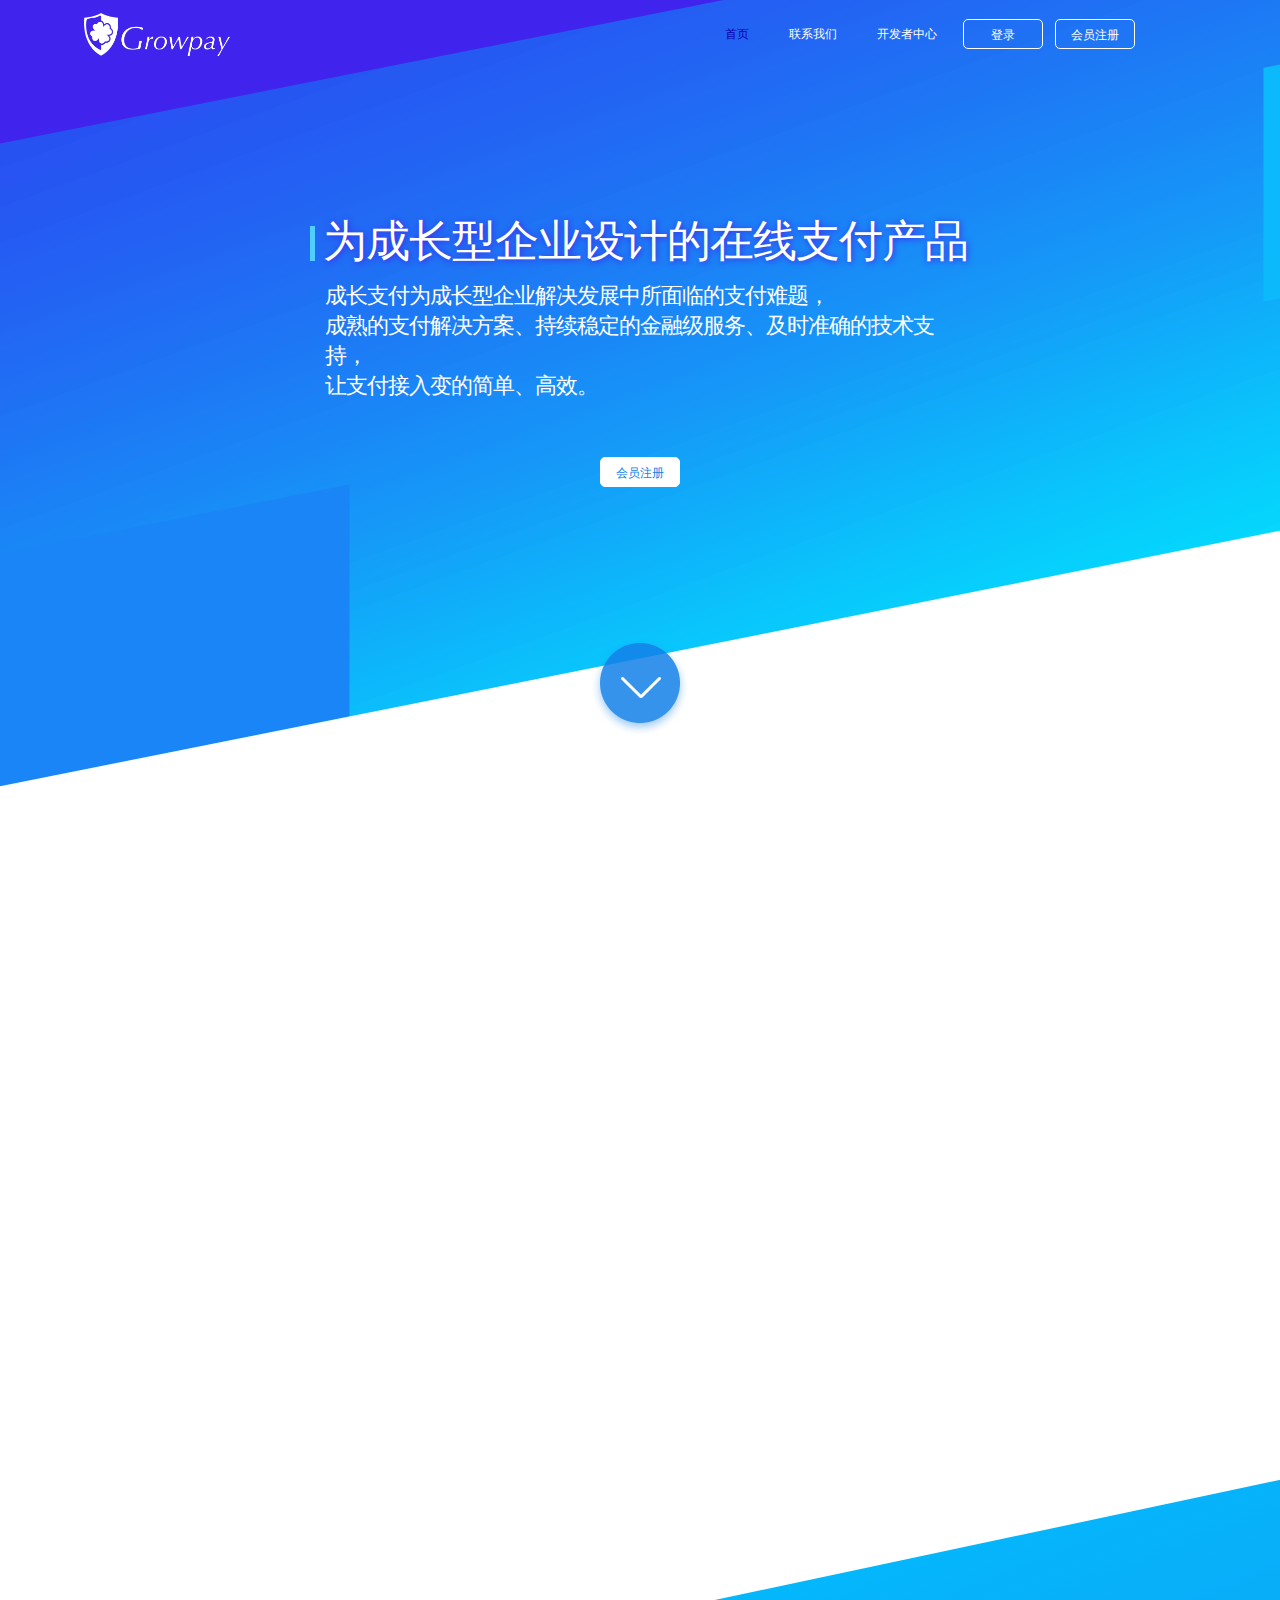
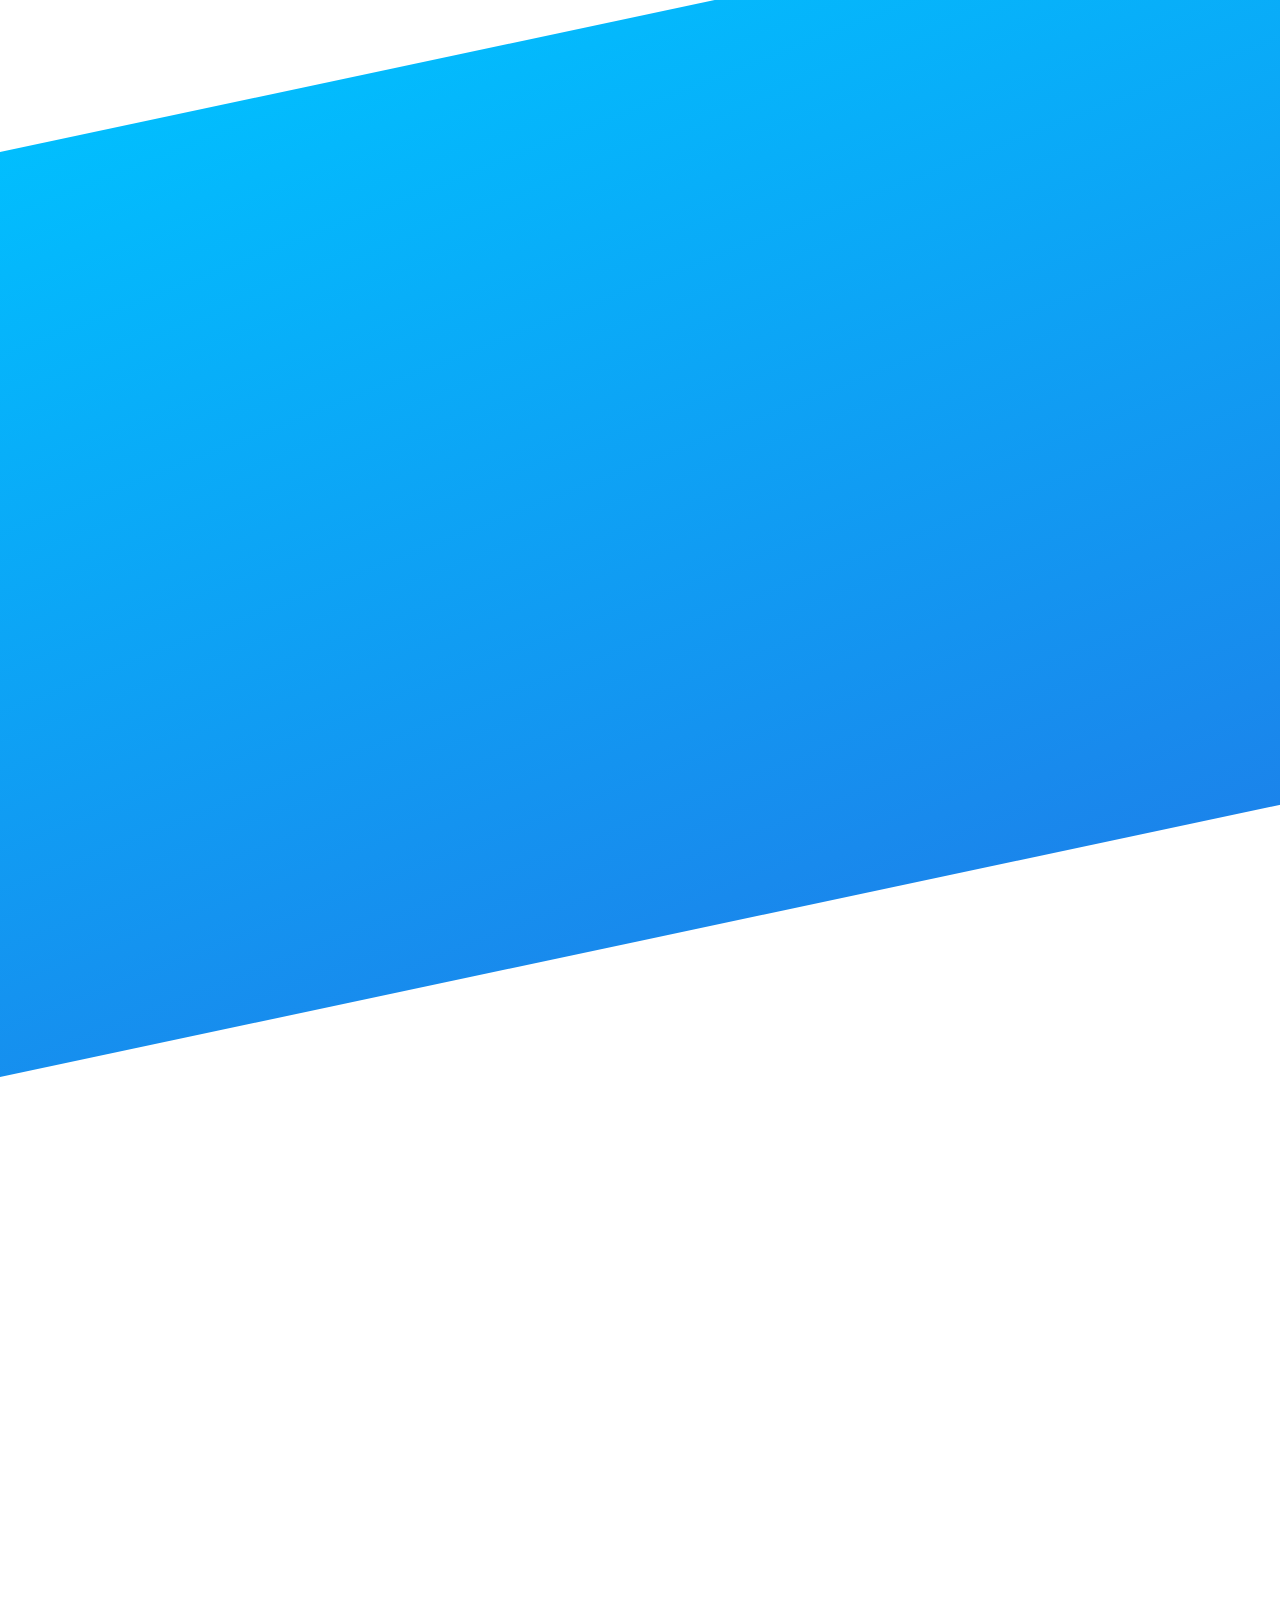
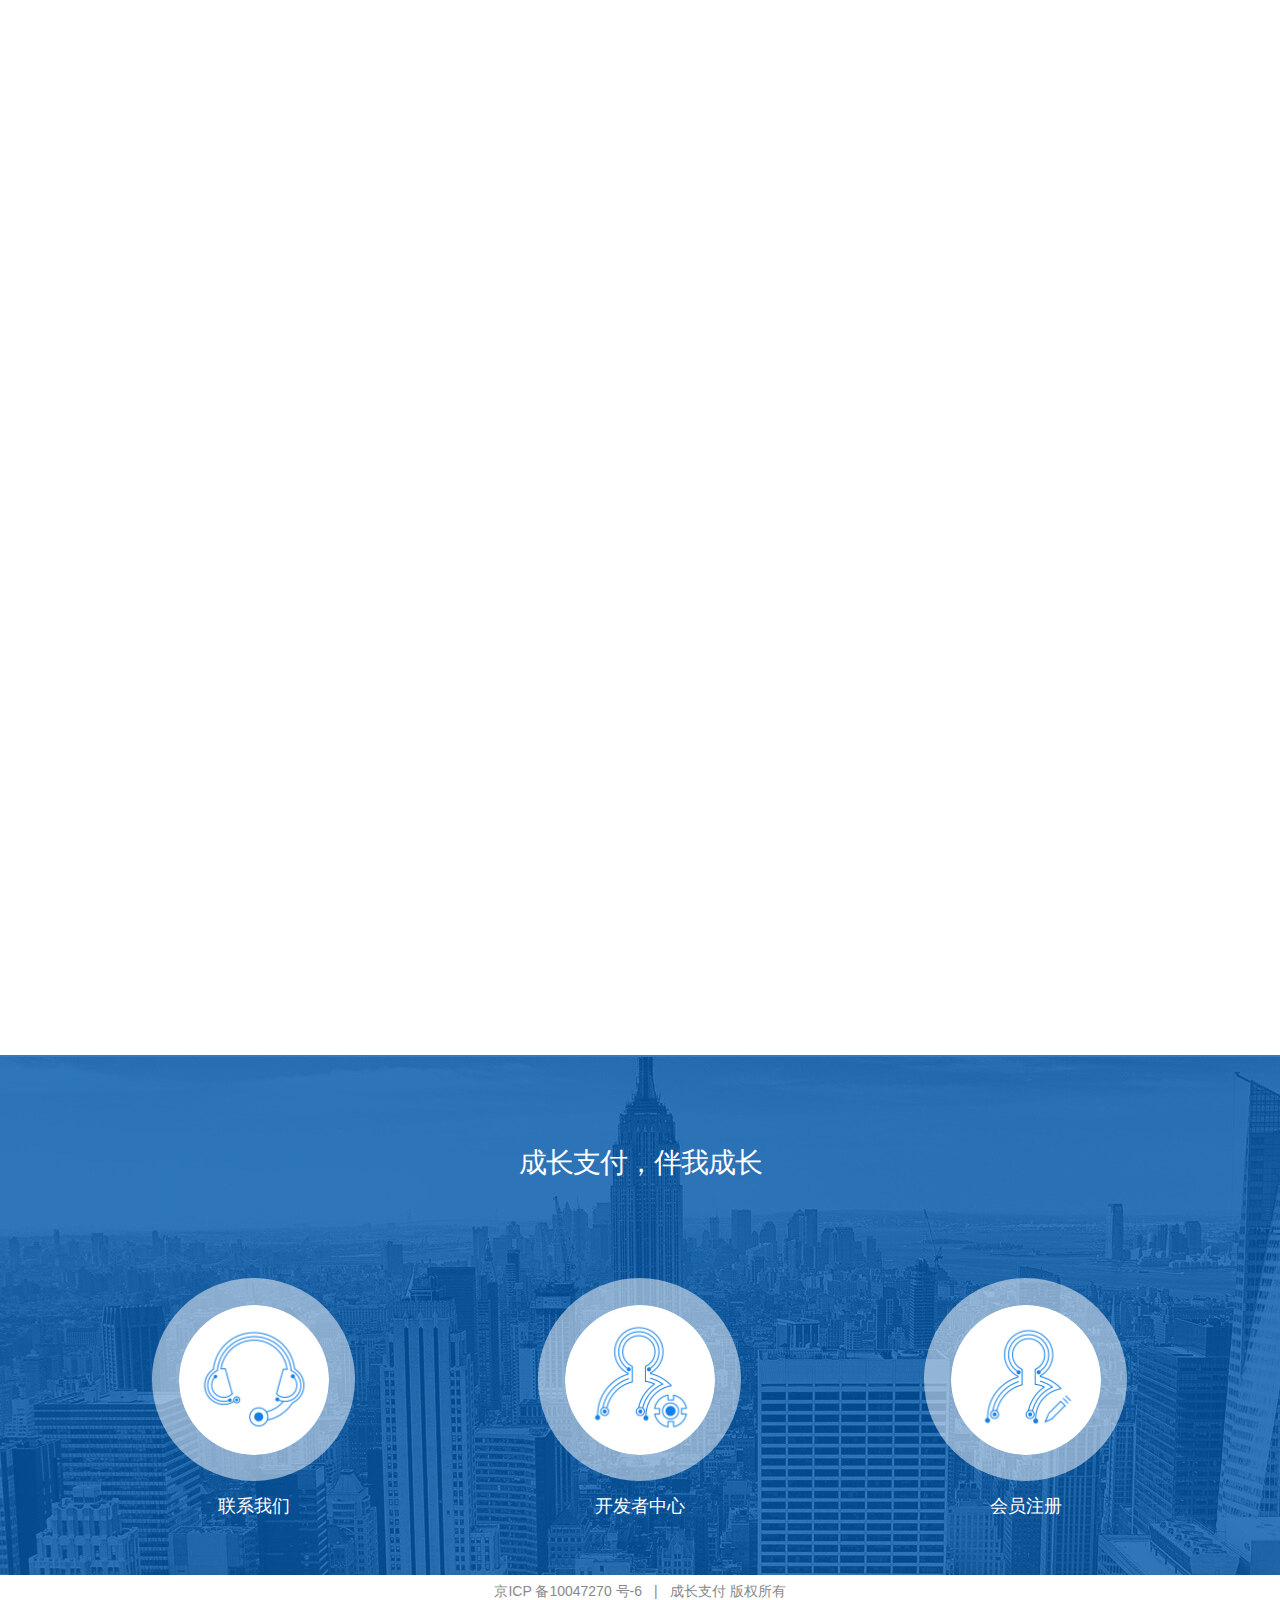
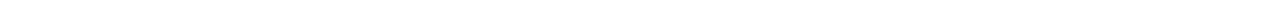
==== 前台页面/index.html @ a9d08b86 "整合成长支付三期前台页面" ====
<!DOCTYPE html>
<html lang="en">

<head>
    <meta charset="UTF-8">
    <meta name="viewport" content="width=device-width, initial-scale=1">
    <title>成长支付</title>
    <link rel="stylesheet" type="text/css" href="css/reset.css">
    <link rel="stylesheet" type="text/css" href="css/index.css">
    <link rel="stylesheet" type="text/css" href="css/kissui.css">
    <link rel="stylesheet" type="text/css" href="css/scrollanim.min.css">
</head>

<body>
    <div class="wrap">
        <div class="header-bg"></div>
        <div class="content">
            <header>
                <img src="img/logo-index.png" />
                <ul class="nav">
                    <li><a class="nav-active" href="index.html">首页</a></li>
                    <li><a href="联系我们.html">联系我们</a></li>
                    <li><a href="开发者中心.html">开发者中心</a></li>
                </ul>
                <a href="login.html" class="btn">登录</a>
                <a href="register.html" class="btn">会员注册</a>
            </header>
            <div class="sec-head">
                <h2 data-kui-anim="slideformRight">为成长型企业设计的在线支付产品</h2>
                <h3 data-kui-anim="slideformTop">成长支付为成长型企业解决发展中所面临的支付难题，<br>成熟的支付解决方案、持续稳定的金融级服务、及时准确的技术支持，<br>让支付接入变的简单、高效。</h3>
                <a data-kui-anim="fadeIn" href="register.html" class="btn1">会员注册</a>
                <div><span class="btn-arrow"></span></div>
            </div>
            <div class="sec-content">
                <div class="sec-header" data-kui-anim="fadeInUp">
                    <h2 style="color:#2a55c9">产品特性</h2>
                    <div class="title-img"></div>
                    <p class="sec-pt">成长支付不再繁琐。会员注册成功即刻开通多种支付渠道，登录后台可在线快速调试接口。</p>
                </div>
                <ul class="sec-ul">
                    <li data-kui-anim="slideInUp1">
                        <h4>更简洁的接口文档</h4>
                        <div class="bg sec-pro" data-ibg-bg="img/jianjie.png"></div>
                        <p>成长支付系统底层处理了更多的任务，
                            <br>以确保接口的更加简洁易读。
                            <br>开发者不必成为支付专家，
                            <br> 依然可以快速接入成长支付。</p>
                    </li>
                    <li data-kui-anim="slideInUp1">
                        <h4>自动开通支付渠道</h4>
                        <div class="bg sec-pro" data-ibg-bg="img/dqudao.png"></div>
                        <p>注册成功，微信支付、支付宝、
                            <br>16家银行卡支付渠道将自动开通。
                            <br>您可以使用成长支付的“PC收银台”
                            <br> 以及“移动收银台”完成最终</p>
                    </li>
                    <li data-kui-anim="slideInUp1">
                        <h4>安全稳定</h4>
                        <div class="bg sec-pro" data-ibg-bg="img/safe.png"></div>
                        <p>成长支付使用了RSA加密技术，
                            <br>以确保每一笔交易都能准确无误的完成。
                            <br>系统接口支持并发200+次/秒，
                            <br> 即使交易量的陡然上升，</p>
                    </li>
                </ul>
            </div>
            <div class="sec-content wt" style="margin-top:30px">
                <div class="sec-header" data-kui-anim="fadeInUp">
                    <h2 style="color:#fff">收银台</h2>
                    <div class="title-img"></div>
                    <p class="sec-pt sec2">移动端、PC端购物场景、支付渠道、接口演示</p>
                </div>
                <div class="sec2-img" data-kui-anim="fadeInR">
                    <div>
                        <img data-kui-anim="fadeInLeft1" style="float:left" src="img/computer.png" width="703">
                        <img data-kui-anim="fadeInDown" src="img/phone.png" width="184" style="position:absolute;left:460px;top:213px">
                        <div class="sec2-imgr">
                            <ul class="rt">
                                <li>从这一刻开始，
                                    <br>只有快捷、安全的收款体验。</li>
                                <li>H5支付、公众号支付、扫码支付，
                                    <br>满足不同支付场景的需求。</li>
                            </ul>
                            <ul class="rb">
                                <li></li>
                                <li></li>
                                <li></li>
                                <!-- <li class="txt">（支付方式：微信支付、支付宝、银行卡支付）</li> -->
                            </ul>
                        </div>
                    </div>
                </div>
            </div>
            <div class="sec-content wt" style="margin-top:55px;">
                <div class="solve" data-kui-anim="fadeInUp">
                    <h2>平台商支付解决方案</h2>
                    <div class="title-img"></div>
                    <p class="sec-pt">一站式解决子商户入驻、多重账务管理、多级返佣、商户结算难题。</p>
                </div>
                <div class="sec2-img" style="margin-top:0">
                    <div class="sec3" data-kui-anim="fadeInLeft1">
                        <h2>轻松管理子商户</h2>
                        <img src="img/11.png" width="425">
                        <p>子商户快速入件，
                            <br>每一笔交易数据都清晰可查;</p>s
                    </div>
                    <div class="sec3" data-kui-anim="fadeInRight2">
                        <h2>智能清结算系统，合法合规</h2>
                        <img src="img/12.png" width="425">
                        <p>全新设计的清结算系统，
                            <br>可以从多维度设置返佣比例；
                            <br>规范的资金管理，
                            <br>确保二次清算合法合规;</p>
                    </div>
                </div>
            </div>
            <div class="sec-content lt">
                <div data-kui-anim="fadeInUp">
                    <h2 style="color:#2a55c9">为您构建了高效的企业管理平台</h2>
                    <div class="title-img"></div>
                    <p class="sec-pt">基于实时交易数据分析，为企业快速而准确的决策提供依据。</p>
                </div>
                <div class="sec2-img">
                    <ul class="sec-lt-ul">
                        <li class="fr" data-kui-anim="fadeInRight2">
                            <div class="item">
                                <div class="head-img"><img src="img/01.png" width="62"><span>开发者</span></div>
                                <p>灵活的在线接口调试工具，</p>
                                <p>开发者可快速调试参数，</p>
                                <p>并实时查看调试结果；</p>
                                <p>使用webHooks工具，</p>
                                <p>可调试您创建的应用的多个异步消息通知事件。</p>
                            </div>
                            <img class="pic" src="img/01.jpg" width="290">
                        </li>
                        <li class="fl" data-kui-anim="fadeInLeft1">
                            <div class="item">
                                <div class="head-img"><img src="img/02.png" width="62"><span>运营管理人员</span></div>
                                <p>对于运营管理人员而言，</p>
                                <p>掌握交易数据变化至关重要。</p>
                                <p>成长支付提供按交易量、渠道、 时间段三种统计维度，</p>
                                <p>您也可以查看每一笔交易</p>
                            </div>
                            <img class="pic" src="img/02.jpg" width="290">
                        </li>
                        <li class="fr" data-kui-anim="fadeInRight2">
                            <div class="item">
                                <div class="head-img"><img src="img/03.png" width="62"><span>财务人员</span></div>
                                <p>每一笔即时到帐的交易资金</p>
                                <p>让财务人员对账工作变的轻而易举。</p>
                            </div>
                            <img class="pic" src="img/03.jpg" width="290">
                        </li>
                    </ul>
                </div>
            </div>
            <div class="footer">
                <div class="footer-ct">
                    <h2>成长支付，伴我成长</h2>
                    <ul class="ft-ul">
                        <li>
                            <a href="联系我们.html">
                                <div class="box">
                                    <div class="circle"></div>
                                </div>
                                <p>联系我们</p>
                            </a>
                        </li>
                        <li>
                            <a href="开发者中心.html">
                                <div class="box">
                                    <div class="circle"></div>
                                </div>
                                <p>开发者中心</p>
                            </a>
                        </li>
                        <li>
                            <a href="register.html">
                                <div class="box">
                                    <div class="circle"></div>
                                </div>
                                <p>会员注册</p>
                            </a>
                        </li>
                    </ul>
                    <p class="ba">京ICP 备10047270 号-6<span>|</span>成长支付 版权所有</p>
                </div>
            </div>
        </div>
        <!-- <div id="stripes"></div> -->
        <div id="stripes2"></div>
        <div id="goTop" class="goTop"></div>
    </div>
    <script type="text/javascript" src="js/jquery.min.js"></script>
    <script type="text/javascript" src="js/plugins/scrollanim/scrollanim.js"></script>
    <script type="text/javascript" src="js/jquery-bg/jquery-interactive_bg.js"></script>
    <script type="text/javascript">
    $(window).scroll(function() {
        var sc = $(window).scrollTop();
        if (sc > 0) {
            $("#goTop").css("display", "block");
        } else {
            $("#goTop").css("display", "none");
        }
    });
    $("#goTop").click(function() {
        $('body,html').animate({
            scrollTop: 0
        }, 300);
    });
    $(".bg").interactive_bg();
    </script>
</body>

</html>
---- 前台页面/css/index.css ----
*{box-sizing:border-box;}
html,
body {
    width: 100%;
    overflow-x:hidden;
}
@font-face {
    font-family: 'GothamBook';
    src: url('../fonts/Gotham-Book.eot');
    src: url('../fonts/Gotham-Book.woff') format('woff'), url('../fonts/Gotham-Book.ttf') format('truetype');
    font-style: normal;
    font-weight: 200
}
.wrap {
    width: 1920px;
    position: absolute;
    left: 50%;
    margin-left: -960px;
}
.header-bg{
    width:1920px;
    height:923px;
    position:absolute;
    left:0;
    top:0;
    background:url(../img/header-bg.png) no-repeat;
    background-size: 100%;
}
.content{
	width:1112px;
	position: absolute;
    left: 50%;
    margin-left: -556px;
    z-index:500;
    text-align:center;
}
header {
    height: 43px;
    margin:13px 0;
    text-align: center;
}
header img{height:43px;float:left}
header ul {
    line-height:43px;
    margin-left:475px;
    float:left;
}

.nav li {
    float: left;
    padding:0 20px;
}
.nav li a{color:#fff}
.nav li a:hover{color:#0800ac;text-decoration: none}
.nav li a.nav-active{color:#0800ac}
a.btn{display:inline-block;width:80px;height:30px;line-height:30px;margin:6px 6px;text-align:center;float:left;border:1px solid #fff;border-radius:5px;background-color:inherit;color:#fff;cursor:pointer}
a.btn:hover{background-color: #fff;color: #000;text-decoration: none}
a.btn1{display:inline-block;float: inherit;width:80px;height:30px;line-height:30px;margin:36px 6px 6px;text-align:center;border:1px solid #fff;border-radius:5px;background-color:#fff;color:#1380e8;cursor:auto!import}
a.btn1:hover{text-decoration:none;color:#000;cursor:pointer}

a.btn-active{background-color: #fff;color: #000;}
#stripes{position:absolute;width:100%;height:927px;overflow:hidden;-webkit-transform:skewY(-12deg);transform:skewY(-12deg);-webkit-transform-origin:0;transform-origin:0;background:-webkit-linear-gradient(300deg,#255af2 0%,#04dcfe 100%);background:linear-gradient(150deg,#255af2 0%,#04dcfe 100%)}
#stripes2{position:absolute;left:0;top:1820px;width:100%;height:925px;overflow:hidden;-webkit-transform:skewY(-12deg);transform:skewY(-12deg);-webkit-transform-origin:0;transform-origin:0;background:-webkit-linear-gradient(300deg,#00c1ff 0%,#1c81ea 100%);background:linear-gradient(170deg,#00c1ff 0%,#1c81ea 100%)}
.sec-head{width:660px;margin:0 auto}
.sec-head .btn{float:inherit;margin-top:36px}
.sec-head h2{font-family: 'GothamBook'!important;margin:170px auto 20px;text-shadow:1px 1px 6px #4023ed;;text-indent:5px;line-height:35px;font-size: 44px;color:#fff;border-left:5px solid #50cfff;}
.sec-head h3{line-height:30px;font-size: 22px;margin-left:15px;color:#fff;text-align:left;}
.btn-arrow{display:inline-block;width:98px;height:98px;margin-top:145px;background:url(../img/btn-arrow.png);}
.sec-content{margin-top:185px;color:#2a55c9}
.wt{color:#fff;}
.sec-content h2{font-size: 28px;line-height:50px;margin-bottom:0}
.sec-content .title-img{width:220px;height:32px;margin:0 auto;background:url(../img/装饰1.png);background-size: 220px 32px;background-repeat: no-repeat;}
.sec-content p.sec-pt{font-size:16px;padding:12px 0 65px}
.sec-content p.sec2{padding-bottom:0}
ul.sec-ul{width:100%;height:auto;overflow:hidden;margin:0 auto;padding-bottom:100px}
ul.sec-ul li{opacity:0;box-shadow: 0px 1px 3px rgba(0,131,255,0.35);background-color: #fff;float:left;margin:3px 36px 3px 3px;width:340px;padding:35px 0;height:500px;font-size:12px;line-height:25px;color:#000;text-align:center;}
ul.sec-ul li:last-child{margin-right:0}
.sec-pro{width:340px;height:255px;margin-top:43px;padding:0 35px}
.ibg-bg{width:270px!important;height:200px!important}
ul.sec-ul li h4{font-size:22px;color:#1380e8}
ul.sec-ul li p{font-size:16px;line-height:25px;color:#55585b;margin:-20px 24px 60px}
.sec3 h2{font-size:20px;position:absolute;left:162px;top:7px;color:#fff}
.sec2-img{height:auto;overflow:hidden;text-align:left;position:relative;margin-top: -60px;}
.sec2-img img{float:left}
.sec2-imgr{width:400px;float:right;margin-top:120px}
.rt{position:relative;padding-left:35px;}
.rt::before{content:"";display:inline-block;width:22px;height:110px;position:absolute;left:0;top:5px;background-image:url(../img/syt.png)}
.rt li{line-height:30px;font-size:20px;color:#fff;margin-bottom:30px}
.rb{height:auto;overflow:hidden;}
.rb li{width:70px;height:70px;float:left;background-image:url(../img/icon.png);background-size:100%;margin:0 23px;}
.rb li:nth-child(1){background-position: 0 0;}
.rb li:nth-child(2){background-position:0 -70px;}
.rb li:nth-child(3){background-position:0 -140px;}
.rb li.txt{width:100%;line-height:50px;color:#fff;font-size:16px;background:none;margin:0}
.solve{width:520px;height:auto;overflow:hidden;display:inline-block;background-color:#1380e8;border-radius:15px;box-shadow:1px 4px 15px rgba(24,101,181,0.5)}
.solve h2{color:#fff;margin-bottom:0}
.sec-content .solve p.sec-pt{padding:0;line-height:55px;margin:0;}
.sec2-img div.sec3{position:relative;width:425px;height:230px;margin:114px 65px 0;float:left}
.sec2-img div.sec3 img{float:none;}
.sec2-img div.sec3 p{width:210px;line-height:30px;position:absolute;left:170px;top:95px;color:#55585b;font-size:16px}
.lt{margin:150px 0 140px;}
.sec-lt-ul{height:auto;overflow:hidden;padding:5px}
.sec-lt-ul li{width:660px;height:230px;overflow:hidden;border-radius:10px;box-shadow:-2px 5px 10px 1px #dce0ec;margin-top:35px;}
.head-img{width:100%;height:auto;overflow:hidden;position:relative;padding-bottom:15px;}
.head-img span{position:absolute;left:43px;top:36px;font-size:22px;color:#000}
.item{padding-left:32px;float:left;}
.item p{font-size:16px;color:#238df1;line-height:24px;margin-bottom:0}
.fl .item{float:right;margin:15px 23px 0 0;width:340px}
.fr .item{float:left;margin-top:15px}
.sec2-img .fl .pic{float:left}
.sec2-img .fr .pic{float:right}
.footer{width:1920px;height:520px;background:url(../img/bg.jpg);position:absolute;left:50%;margin-left:-960px}
.footer-ct{width:1112px;height:auto;overflow:hidden;padding:13px 68px 0;text-align:center;position:absolute;left:50%;margin-left:-556px}
.footer-ct h2{font-size:28px;color:#fff;line-height:190px}
.ft-ul{height:auto;overflow:hidden}
.ft-ul li{width:203px;height:253px;float:left;margin-right:183px;}
.ft-ul li .box{position:relative;width:203px;height:203px;border-radius:50%;background-color:rgba(255,255,255,0.5)}
.ft-ul li:last-child{margin:0}
.ft-ul li p{font-size:18px;color:#fff;line-height:50px}
.ft-ul li a:hover{text-decoration:none}
.circle{width:150px;height:150px;border-radius:50%;text-align:center;position:absolute;left:50%;top:50%;transform:translate3d(-50%,-50%,0) scale(1);background-color:#fff;}
.ft-ul li .circle{transform:translate3d(-50%,-50%,0) scale(1);transition:all .3s ease-in-out;}
.ft-ul li:nth-child(1) .circle{background:url(../img/lxwm.png) no-repeat;background-size:150px 150px;}
.ft-ul li:nth-child(2) .circle{background:url(../img/develop.png) no-repeat;background-size:150px 150px;}
.ft-ul li:nth-child(3) .circle{background:url(../img/register.png) no-repeat;background-size:150px 150px;}
.ft-ul li:hover .circle{transform:translate3d(-50%,-50%,0) scale(1.35);}
// @keyframes scale
// {
//     0% {transform:translate3d(-50%,-50%,0) scale(1);opacity:1}
//     90% {transform:translate3d(-50%,-50%,0) scale(1.35);opacity:.5}
//     100% {transform:translate3d(-50%,-50%,0) scale(1);opacity:1}
// }
#goTop{position:fixed;right:0;bottom:100px;z-index:5000;display:none;width:50px;height:50px;background: url(../img/arrow.png) no-repeat 0 0;background-size:100%;border-radius:6px;cursor:pointer}
#goTop:hover{box-shadow:0px 0px 6px 2px rgba(134, 196, 255, 0.6);}
.ba{line-height: 50px;font-size: 14px;color:#888;margin-bottom:10px}
.ba span{margin:0 12px}
---- 前台页面/css/kissui.css ----
/*
* Kissui v0.1.0
* www.kissui.io
* MIT license
*/
/*! normalize.css v3.0.3 | MIT License | github.com/necolas/normalize.css */
html {
  font-family: sans-serif;
  -ms-text-size-adjust: 100%;
  -webkit-text-size-adjust: 100%; }

body {
  margin: 0; }

article,
aside,
details,
figcaption,
figure,
footer,
header,
hgroup,
main,
menu,
nav,
section,
summary {
  display: block; }

audio,
canvas,
progress,
video {
  display: inline-block;
  vertical-align: baseline; }

audio:not([controls]) {
  display: none;
  height: 0; }

[hidden],
template {
  display: none; }

a {
  background-color: transparent; }

a:active {
  outline: 0; }

a:hover {
  outline: 0; }

abbr[title] {
  border-bottom: 1px dotted; }

b,
strong {
  font-weight: bold; }

dfn {
  font-style: italic; }

h1 {
  font-size: 2em;
  margin: 0.67em 0; }

mark {
  background: #ff0;
  color: #000; }

small {
  font-size: 80%; }

sub,
sup {
  font-size: 75%;
  line-height: 0;
  position: relative;
  vertical-align: baseline; }

sup {
  top: -0.5em; }

sub {
  bottom: -0.25em; }

img {
  border: 0; }

svg:not(:root) {
  overflow: hidden; }

figure {
  margin: 1em 40px; }

hr {
  box-sizing: content-box;
  height: 0; }

pre {
  overflow: auto; }

code,
kbd,
pre,
samp {
  font-family: monospace, monospace;
  font-size: 1em; }

button,
input,
optgroup,
select,
textarea {
  color: inherit;
  font: inherit;
  margin: 0; }

button {
  overflow: visible; }

button,
select {
  text-transform: none; }

button,
html input[type="button"],
input[type="reset"],
input[type="submit"] {
  -webkit-appearance: button;
  cursor: pointer; }

button[disabled],
html input[disabled] {
  cursor: default; }

button::-moz-focus-inner,
input::-moz-focus-inner {
  border: 0;
  padding: 0; }

input {
  line-height: normal; }

input[type="checkbox"],
input[type="radio"] {
  box-sizing: border-box;
  padding: 0; }

input[type="number"]::-webkit-inner-spin-button,
input[type="number"]::-webkit-outer-spin-button {
  height: auto; }

input[type="search"] {
  -webkit-appearance: textfield;
  box-sizing: content-box; }

input[type="search"]::-webkit-search-cancel-button,
input[type="search"]::-webkit-search-decoration {
  -webkit-appearance: none; }

fieldset {
  border: 1px solid #c0c0c0;
  margin: 0 2px;
  padding: 0.35em 0.625em 0.75em; }

legend {
  border: 0;
  padding: 0; }

textarea {
  overflow: auto; }

optgroup {
  font-weight: bold; }

table {
  border-collapse: collapse;
  border-spacing: 0; }

td,
th {
  padding: 0; }

/* Base files. */
html {
  font-size: 62.5%; }

body {
  font-size: 1.5em;
  line-height: 1.6;
  font-weight: 400;
  font-family: "Open Sans", "Helvetica Neue", "Helvetica", Arial, sans-serif;
  color: #4D5054;
  -webkit-font-smoothing: antialiased;
  text-rendering: optimizeLegibility; }

a {
  color: #1eaedb;
  text-decoration: none; }
  a:hover {
    color: #1b9cc5;
    text-decoration: underline; }

hr {
  margin-top: 3rem;
  margin-bottom: 3.5rem;
  border-width: 0;
  border-top: 1px solid #e1e1e1; }

.u-full-width {
  width: 100%;
  box-sizing: border-box; }

.u-max-full-width {
  max-width: 100%;
  box-sizing: border-box; }

.u-pull-right {
  float: right; }

.u-pull-left {
  float: left; }

h1, h2, h3, h4, h5, h6 {
  margin-top: 0;
  margin-bottom: 2rem;
  font-weight: 300;
  color: #30363E; }

h1 {
  font-size: 4.0rem;
  line-height: 1.2;
  letter-spacing: -.1rem; }

h2 {
  font-size: 3.6rem;
  line-height: 1.25;
  letter-spacing: -.1rem; }

h3 {
  font-size: 3.0rem;
  line-height: 1.3;
  letter-spacing: -.1rem; }

h4 {
  font-size: 2.4rem;
  line-height: 1.35;
  letter-spacing: -.08rem; }

h5 {
  font-size: 1.8rem;
  line-height: 1.5;
  letter-spacing: -.05rem; }

h6 {
  font-size: 1.5rem;
  line-height: 1.6;
  letter-spacing: 0; }

@media (min-width: 550px) {
  h1 {
    font-size: 5.0rem; }
  h2 {
    font-size: 4.2rem; }
  h3 {
    font-size: 3.6rem; }
  h4 {
    font-size: 3.0rem; }
  h5 {
    font-size: 2.4rem; }
  h6 {
    font-size: 1.5rem; } }

p {
  margin-top: 0; }

/* Modules */
.container {
  position: relative;
  width: 100%;
  max-width: 960px;
  margin: 0 auto;
  padding: 0 20px;
  box-sizing: border-box; }

.column,
.columns {
  width: 100%;
  float: left;
  box-sizing: border-box; }

@media (min-width: 400px) {
  .container {
    width: 85%;
    padding: 0; } }

@media (min-width: 550px) {
  .container {
    width: 80%; }
  .column,
  .columns {
    margin-left: 4%; }
  .column:first-child,
  .columns:first-child {
    margin-left: 0; }
  .one.column,
  .one.columns {
    width: 4.6666666667%; }
  .two.columns {
    width: 13.3333333333%; }
  .three.columns {
    width: 22%; }
  .four.columns {
    width: 30.6666666667%; }
  .five.columns {
    width: 39.3333333333%; }
  .six.columns {
    width: 48%; }
  .seven.columns {
    width: 56.6666666667%; }
  .eight.columns {
    width: 65.3333333333%; }
  .nine.columns {
    width: 74%; }
  .ten.columns {
    width: 82.6666666667%; }
  .eleven.columns {
    width: 91.3333333333%; }
  .twelve.columns {
    width: 100%;
    margin-left: 0; }
  .one-third.column {
    width: 30.6666666667%; }
  .two-thirds.column {
    width: 65.3333333333%; }
  .one-half.column {
    width: 48%; }
  .offset-by-one.column,
  .offset-by-one.columns {
    margin-left: 8.6666666667%; }
  .offset-by-two.column,
  .offset-by-two.columns {
    margin-left: 17.3333333333%; }
  .offset-by-three.column,
  .offset-by-three.columns {
    margin-left: 26%; }
  .offset-by-four.column,
  .offset-by-four.columns {
    margin-left: 34.6666666667%; }
  .offset-by-five.column,
  .offset-by-five.columns {
    margin-left: 43.3333333333%; }
  .offset-by-six.column,
  .offset-by-six.columns {
    margin-left: 52%; }
  .offset-by-seven.column,
  .offset-by-seven.columns {
    margin-left: 60.6666666667%; }
  .offset-by-eight.column,
  .offset-by-eight.columns {
    margin-left: 69.3333333333%; }
  .offset-by-nine.column,
  .offset-by-nine.columns {
    margin-left: 78%; }
  .offset-by-ten.column,
  .offset-by-ten.columns {
    margin-left: 86.6666666667%; }
  .offset-by-eleven.column,
  .offset-by-eleven.columns {
    margin-left: 95.3333333333%; }
  .offset-by-one-third.column,
  .offset-by-one-third.columns {
    margin-left: 34.6666666667%; }
  .offset-by-two-thirds.column,
  .offset-by-two-thirds.columns {
    margin-left: 69.3333333333%; }
  .offset-by-one-half.column,
  .offset-by-one-half.column {
    margin-left: 52%; } }

.container:after,
.row:after,
.u-cf {
  content: "";
  display: table;
  clear: both; }

.button,
button {
  display: inline-block;
  height: 38px;
  padding: 0 30px;
  color: #555555;
  text-align: center;
  font-size: 11px;
  font-weight: 600;
  line-height: 38px;
  letter-spacing: .1rem;
  text-transform: uppercase;
  text-decoration: none;
  white-space: nowrap;
  background-color: transparent;
  border-radius: 4px;
  border: 1px solid #bbb;
  cursor: pointer;
  box-sizing: border-box; }

input[type="submit"], input[type="reset"], input[type="button"] {
  display: inline-block;
  height: 38px;
  padding: 0 30px;
  color: #555555;
  text-align: center;
  font-size: 11px;
  font-weight: 600;
  line-height: 38px;
  letter-spacing: .1rem;
  text-transform: uppercase;
  text-decoration: none;
  white-space: nowrap;
  background-color: transparent;
  border-radius: 4px;
  border: 1px solid #bbb;
  cursor: pointer;
  box-sizing: border-box; }

.button:hover,
button:hover {
  color: #333;
  border-color: #888888;
  outline: 0;
  text-decoration: none; }

input[type="submit"]:hover, input[type="reset"]:hover, input[type="button"]:hover {
  color: #333;
  border-color: #888888;
  outline: 0; }

.button:focus,
button:focus {
  color: #333;
  border-color: #888888;
  outline: 0; }

input[type="submit"]:focus, input[type="reset"]:focus, input[type="button"]:focus {
  color: #333;
  border-color: #888888;
  outline: 0; }

.button.primary {
  color: #fff;
  background-color: #33c3f0;
  border-color: #33c3f0; }
  .button.primary:hover, .button.primary:focus {
    color: #fff;
    background-color: #1eaedb;
    border-color: #1eaedb; }

button .button.primary {
  color: #fff;
  background-color: #33c3f0;
  border-color: #33c3f0; }
  button .button.primary:hover, button .button.primary:focus {
    color: #fff;
    background-color: #1eaedb;
    border-color: #1eaedb; }

input.button[type="submit"].primary, input.button[type="reset"].primary, input.button[type="button"].primary {
  color: #fff;
  background-color: #33c3f0;
  border-color: #33c3f0; }
  input.button[type="submit"].primary:hover, input.button[type="submit"].primary:focus, input.button[type="reset"].primary:hover, input.button[type="reset"].primary:focus, input.button[type="button"].primary:hover, input.button[type="button"].primary:focus {
    color: #fff;
    background-color: #1eaedb;
    border-color: #1eaedb; }

input[type="email"], input[type="number"], input[type="search"], input[type="text"], input[type="tel"], input[type="url"], input[type="password"] {
  height: 38px;
  padding: 6px 10px;
  background-color: #fff;
  border: 1px solid #d1d1d1;
  border-radius: 4px;
  box-shadow: none;
  box-sizing: border-box; }

textarea,
select {
  height: 38px;
  padding: 6px 10px;
  background-color: #fff;
  border: 1px solid #d1d1d1;
  border-radius: 4px;
  box-shadow: none;
  box-sizing: border-box; }

input[type="email"], input[type="number"], input[type="search"], input[type="text"], input[type="tel"], input[type="url"], input[type="password"] {
  -webkit-appearance: none;
  -moz-appearance: none;
  appearance: none; }

textarea {
  -webkit-appearance: none;
  -moz-appearance: none;
  appearance: none;
  min-height: 65px;
  padding-top: 6px;
  padding-bottom: 6px; }

input[type="email"]:focus, input[type="number"]:focus, input[type="search"]:focus, input[type="text"]:focus, input[type="tel"]:focus, input[type="url"]:focus, input[type="password"]:focus {
  border: 1px solid #33c3f0;
  outline: 0; }

textarea:focus,
select:focus {
  border: 1px solid #33c3f0;
  outline: 0; }

label,
legend {
  display: block;
  margin-bottom: .5rem;
  font-weight: 600; }

fieldset {
  padding: 0;
  border-width: 0; }

input[type="checkbox"], input[type="radio"] {
  display: inline; }

label > .label-body {
  display: inline-block;
  margin-left: .5rem;
  font-weight: normal; }

ul {
  list-style: circle inside; }

ol {
  list-style: decimal inside;
  padding-left: 0;
  margin-top: 0; }

ul {
  padding-left: 0;
  margin-top: 0; }
  ul ul, ul ol {
    margin: 1.5rem 0 1.5rem 3rem;
    font-size: 90%; }

ol ol, ol ul {
  margin: 1.5rem 0 1.5rem 3rem;
  font-size: 90%; }

li {
  margin-bottom: 1rem; }

pre {
  padding: .2rem .5rem;
  margin: 0 .2rem;
  font-size: 90%;
  white-space: nowrap;
  background: #f8f8f8;
  border: 1px solid #EEE;
  border-radius: 4px;
  border-bottom-color: #E0E0E0; }

code {
  background: #f8f8f8;
  border: 1px solid #EEE;
  border-radius: 4px;
  padding-left: .2rem;
  padding-right: .2rem; }

pre > code {
  border: none;
  display: block;
  padding: 1rem 1.5rem;
  white-space: pre; }

th,
td {
  padding: 12px 15px;
  text-align: left;
  border-bottom: 1px solid #e1e1e1; }

th:first-child,
td:first-child {
  padding-left: 0; }

th:last-child,
td:last-child {
  padding-right: 0; }

button,
.button {
  margin-bottom: 1rem; }

input,
textarea,
select,
fieldset {
  margin-bottom: 1.5rem; }

pre,
blockquote,
dl,
figure,
table,
p,
ul,
ol,
form {
  margin-bottom: 2.5rem; }

.menu {
  list-style: none;
  margin-bottom: 0; }
  .menu .item {
    float: left;
    margin-bottom: 0;
    line-height: 6.5rem;
    margin-left: 1rem;
    margin-right: 1rem;
    font-weight: 600;
    display: block;
    color: #4D5054; }
    .menu .item.header {
      font-weight: 700; }
      .menu .item.header.icon i {
        margin-right: 0.5rem; }
    .menu .item.right {
      float: right; }
      .menu .item.right:first-child {
        margin-right: 0; }
  .menu a.item:hover {
    text-decoration: none;
    color: #1eaedb; }
  .menu .item.active {
    color: #1eaedb; }
  .menu .item:first-child {
    margin-left: 0; }
  .menu.basic .item {
    letter-spacing: .1rem;
    text-transform: uppercase;
    font-size: 1.2rem;
    font-weight: 400; }
    .menu.basic .item.header {
      font-weight: 700; }
  .menu.border {
    border-bottom: 1px solid #EEE; }
    .menu.border.top {
      border-bottom: none;
      border-top: 1px solid #EEE; }
  .menu.vertical .items {
    border-top: 1px dashed #EEE; }
    .menu.vertical .items:first-child {
      border-top: none; }
  .menu.vertical .item {
    float: inherit;
    line-height: 3.5rem;
    margin-left: 0; }
  .menu.vertical .header {
    margin-top: 0.5rem;
    margin-bottom: 0.5rem; }
  .menu.vertical.border {
    border: none;
    border-right: 1px solid #EEE; }

.menu:after {
  content: '';
  display: block;
  height: 0;
  clear: both;
  visibility: hidden; }

/* External libs */
/*!
 * animate.css -http://daneden.me/animate
 * Version - 3.5.1
 * Licensed under the MIT license - http://opensource.org/licenses/MIT
 *
 * Copyright (c) 2016 Daniel Eden
 */
.animated {
  -webkit-animation-duration: 1s;
  animation-duration: 1s;
  -webkit-animation-fill-mode: both;
  animation-fill-mode: both; }

.animated.infinite {
  -webkit-animation-iteration-count: infinite;
  animation-iteration-count: infinite; }

.animated.hinge {
  -webkit-animation-duration: 2s;
  animation-duration: 2s; }

.animated.flipOutX,
.animated.flipOutY,
.animated.bounceIn,
.animated.bounceOut {
  -webkit-animation-duration: .75s;
  animation-duration: .75s; }

@-webkit-keyframes bounce {
  from, 20%, 53%, 80%, to {
    -webkit-animation-timing-function: cubic-bezier(0.215, 0.61, 0.355, 1);
    animation-timing-function: cubic-bezier(0.215, 0.61, 0.355, 1);
    -webkit-transform: translate3d(0, 0, 0);
    transform: translate3d(0, 0, 0); }
  40%, 43% {
    -webkit-animation-timing-function: cubic-bezier(0.755, 0.05, 0.855, 0.06);
    animation-timing-function: cubic-bezier(0.755, 0.05, 0.855, 0.06);
    -webkit-transform: translate3d(0, -30px, 0);
    transform: translate3d(0, -30px, 0); }
  70% {
    -webkit-animation-timing-function: cubic-bezier(0.755, 0.05, 0.855, 0.06);
    animation-timing-function: cubic-bezier(0.755, 0.05, 0.855, 0.06);
    -webkit-transform: translate3d(0, -15px, 0);
    transform: translate3d(0, -15px, 0); }
  90% {
    -webkit-transform: translate3d(0, -4px, 0);
    transform: translate3d(0, -4px, 0); } }

@keyframes bounce {
  from, 20%, 53%, 80%, to {
    -webkit-animation-timing-function: cubic-bezier(0.215, 0.61, 0.355, 1);
    animation-timing-function: cubic-bezier(0.215, 0.61, 0.355, 1);
    -webkit-transform: translate3d(0, 0, 0);
    transform: translate3d(0, 0, 0); }
  40%, 43% {
    -webkit-animation-timing-function: cubic-bezier(0.755, 0.05, 0.855, 0.06);
    animation-timing-function: cubic-bezier(0.755, 0.05, 0.855, 0.06);
    -webkit-transform: translate3d(0, -30px, 0);
    transform: translate3d(0, -30px, 0); }
  70% {
    -webkit-animation-timing-function: cubic-bezier(0.755, 0.05, 0.855, 0.06);
    animation-timing-function: cubic-bezier(0.755, 0.05, 0.855, 0.06);
    -webkit-transform: translate3d(0, -15px, 0);
    transform: translate3d(0, -15px, 0); }
  90% {
    -webkit-transform: translate3d(0, -4px, 0);
    transform: translate3d(0, -4px, 0); } }

.bounce {
  -webkit-animation-name: bounce;
  animation-name: bounce;
  -webkit-transform-origin: center bottom;
  transform-origin: center bottom; }

@-webkit-keyframes flash {
  from, 50%, to {
    opacity: 1; }
  25%, 75% {
    opacity: 0; } }

@keyframes flash {
  from, 50%, to {
    opacity: 1; }
  25%, 75% {
    opacity: 0; } }

.flash {
  -webkit-animation-name: flash;
  animation-name: flash; }

/* originally authored by Nick Pettit - https://github.com/nickpettit/glide */
@-webkit-keyframes pulse {
  from {
    -webkit-transform: scale3d(1, 1, 1);
    transform: scale3d(1, 1, 1); }
  50% {
    -webkit-transform: scale3d(1.05, 1.05, 1.05);
    transform: scale3d(1.05, 1.05, 1.05); }
  to {
    -webkit-transform: scale3d(1, 1, 1);
    transform: scale3d(1, 1, 1); } }

@keyframes pulse {
  from {
    -webkit-transform: scale3d(1, 1, 1);
    transform: scale3d(1, 1, 1); }
  50% {
    -webkit-transform: scale3d(1.05, 1.05, 1.05);
    transform: scale3d(1.05, 1.05, 1.05); }
  to {
    -webkit-transform: scale3d(1, 1, 1);
    transform: scale3d(1, 1, 1); } }

.pulse {
  -webkit-animation-name: pulse;
  animation-name: pulse; }

@-webkit-keyframes rubberBand {
  from {
    -webkit-transform: scale3d(1, 1, 1);
    transform: scale3d(1, 1, 1); }
  30% {
    -webkit-transform: scale3d(1.25, 0.75, 1);
    transform: scale3d(1.25, 0.75, 1); }
  40% {
    -webkit-transform: scale3d(0.75, 1.25, 1);
    transform: scale3d(0.75, 1.25, 1); }
  50% {
    -webkit-transform: scale3d(1.15, 0.85, 1);
    transform: scale3d(1.15, 0.85, 1); }
  65% {
    -webkit-transform: scale3d(0.95, 1.05, 1);
    transform: scale3d(0.95, 1.05, 1); }
  75% {
    -webkit-transform: scale3d(1.05, 0.95, 1);
    transform: scale3d(1.05, 0.95, 1); }
  to {
    -webkit-transform: scale3d(1, 1, 1);
    transform: scale3d(1, 1, 1); } }

@keyframes rubberBand {
  from {
    -webkit-transform: scale3d(1, 1, 1);
    transform: scale3d(1, 1, 1); }
  30% {
    -webkit-transform: scale3d(1.25, 0.75, 1);
    transform: scale3d(1.25, 0.75, 1); }
  40% {
    -webkit-transform: scale3d(0.75, 1.25, 1);
    transform: scale3d(0.75, 1.25, 1); }
  50% {
    -webkit-transform: scale3d(1.15, 0.85, 1);
    transform: scale3d(1.15, 0.85, 1); }
  65% {
    -webkit-transform: scale3d(0.95, 1.05, 1);
    transform: scale3d(0.95, 1.05, 1); }
  75% {
    -webkit-transform: scale3d(1.05, 0.95, 1);
    transform: scale3d(1.05, 0.95, 1); }
  to {
    -webkit-transform: scale3d(1, 1, 1);
    transform: scale3d(1, 1, 1); } }

.rubberBand {
  -webkit-animation-name: rubberBand;
  animation-name: rubberBand; }

@-webkit-keyframes shake {
  from, to {
    -webkit-transform: translate3d(0, 0, 0);
    transform: translate3d(0, 0, 0); }
  10%, 30%, 50%, 70%, 90% {
    -webkit-transform: translate3d(-10px, 0, 0);
    transform: translate3d(-10px, 0, 0); }
  20%, 40%, 60%, 80% {
    -webkit-transform: translate3d(10px, 0, 0);
    transform: translate3d(10px, 0, 0); } }

@keyframes shake {
  from, to {
    -webkit-transform: translate3d(0, 0, 0);
    transform: translate3d(0, 0, 0); }
  10%, 30%, 50%, 70%, 90% {
    -webkit-transform: translate3d(-10px, 0, 0);
    transform: translate3d(-10px, 0, 0); }
  20%, 40%, 60%, 80% {
    -webkit-transform: translate3d(10px, 0, 0);
    transform: translate3d(10px, 0, 0); } }

.shake {
  -webkit-animation-name: shake;
  animation-name: shake; }

@-webkit-keyframes headShake {
  0% {
    -webkit-transform: translateX(0);
    transform: translateX(0); }
  6.5% {
    -webkit-transform: translateX(-6px) rotateY(-9deg);
    transform: translateX(-6px) rotateY(-9deg); }
  18.5% {
    -webkit-transform: translateX(5px) rotateY(7deg);
    transform: translateX(5px) rotateY(7deg); }
  31.5% {
    -webkit-transform: translateX(-3px) rotateY(-5deg);
    transform: translateX(-3px) rotateY(-5deg); }
  43.5% {
    -webkit-transform: translateX(2px) rotateY(3deg);
    transform: translateX(2px) rotateY(3deg); }
  50% {
    -webkit-transform: translateX(0);
    transform: translateX(0); } }

@keyframes headShake {
  0% {
    -webkit-transform: translateX(0);
    transform: translateX(0); }
  6.5% {
    -webkit-transform: translateX(-6px) rotateY(-9deg);
    transform: translateX(-6px) rotateY(-9deg); }
  18.5% {
    -webkit-transform: translateX(5px) rotateY(7deg);
    transform: translateX(5px) rotateY(7deg); }
  31.5% {
    -webkit-transform: translateX(-3px) rotateY(-5deg);
    transform: translateX(-3px) rotateY(-5deg); }
  43.5% {
    -webkit-transform: translateX(2px) rotateY(3deg);
    transform: translateX(2px) rotateY(3deg); }
  50% {
    -webkit-transform: translateX(0);
    transform: translateX(0); } }

.headShake {
  -webkit-animation-timing-function: ease-in-out;
  animation-timing-function: ease-in-out;
  -webkit-animation-name: headShake;
  animation-name: headShake; }

@-webkit-keyframes swing {
  20% {
    -webkit-transform: rotate3d(0, 0, 1, 15deg);
    transform: rotate3d(0, 0, 1, 15deg); }
  40% {
    -webkit-transform: rotate3d(0, 0, 1, -10deg);
    transform: rotate3d(0, 0, 1, -10deg); }
  60% {
    -webkit-transform: rotate3d(0, 0, 1, 5deg);
    transform: rotate3d(0, 0, 1, 5deg); }
  80% {
    -webkit-transform: rotate3d(0, 0, 1, -5deg);
    transform: rotate3d(0, 0, 1, -5deg); }
  to {
    -webkit-transform: rotate3d(0, 0, 1, 0deg);
    transform: rotate3d(0, 0, 1, 0deg); } }

@keyframes swing {
  20% {
    -webkit-transform: rotate3d(0, 0, 1, 15deg);
    transform: rotate3d(0, 0, 1, 15deg); }
  40% {
    -webkit-transform: rotate3d(0, 0, 1, -10deg);
    transform: rotate3d(0, 0, 1, -10deg); }
  60% {
    -webkit-transform: rotate3d(0, 0, 1, 5deg);
    transform: rotate3d(0, 0, 1, 5deg); }
  80% {
    -webkit-transform: rotate3d(0, 0, 1, -5deg);
    transform: rotate3d(0, 0, 1, -5deg); }
  to {
    -webkit-transform: rotate3d(0, 0, 1, 0deg);
    transform: rotate3d(0, 0, 1, 0deg); } }

.swing {
  -webkit-transform-origin: top center;
  transform-origin: top center;
  -webkit-animation-name: swing;
  animation-name: swing; }

@-webkit-keyframes tada {
  from {
    -webkit-transform: scale3d(1, 1, 1);
    transform: scale3d(1, 1, 1); }
  10%, 20% {
    -webkit-transform: scale3d(0.9, 0.9, 0.9) rotate3d(0, 0, 1, -3deg);
    transform: scale3d(0.9, 0.9, 0.9) rotate3d(0, 0, 1, -3deg); }
  30%, 50%, 70%, 90% {
    -webkit-transform: scale3d(1.1, 1.1, 1.1) rotate3d(0, 0, 1, 3deg);
    transform: scale3d(1.1, 1.1, 1.1) rotate3d(0, 0, 1, 3deg); }
  40%, 60%, 80% {
    -webkit-transform: scale3d(1.1, 1.1, 1.1) rotate3d(0, 0, 1, -3deg);
    transform: scale3d(1.1, 1.1, 1.1) rotate3d(0, 0, 1, -3deg); }
  to {
    -webkit-transform: scale3d(1, 1, 1);
    transform: scale3d(1, 1, 1); } }

@keyframes tada {
  from {
    -webkit-transform: scale3d(1, 1, 1);
    transform: scale3d(1, 1, 1); }
  10%, 20% {
    -webkit-transform: scale3d(0.9, 0.9, 0.9) rotate3d(0, 0, 1, -3deg);
    transform: scale3d(0.9, 0.9, 0.9) rotate3d(0, 0, 1, -3deg); }
  30%, 50%, 70%, 90% {
    -webkit-transform: scale3d(1.1, 1.1, 1.1) rotate3d(0, 0, 1, 3deg);
    transform: scale3d(1.1, 1.1, 1.1) rotate3d(0, 0, 1, 3deg); }
  40%, 60%, 80% {
    -webkit-transform: scale3d(1.1, 1.1, 1.1) rotate3d(0, 0, 1, -3deg);
    transform: scale3d(1.1, 1.1, 1.1) rotate3d(0, 0, 1, -3deg); }
  to {
    -webkit-transform: scale3d(1, 1, 1);
    transform: scale3d(1, 1, 1); } }

.tada {
  -webkit-animation-name: tada;
  animation-name: tada; }

/* originally authored by Nick Pettit - https://github.com/nickpettit/glide */
@-webkit-keyframes wobble {
  from {
    -webkit-transform: none;
    transform: none; }
  15% {
    -webkit-transform: translate3d(-25%, 0, 0) rotate3d(0, 0, 1, -5deg);
    transform: translate3d(-25%, 0, 0) rotate3d(0, 0, 1, -5deg); }
  30% {
    -webkit-transform: translate3d(20%, 0, 0) rotate3d(0, 0, 1, 3deg);
    transform: translate3d(20%, 0, 0) rotate3d(0, 0, 1, 3deg); }
  45% {
    -webkit-transform: translate3d(-15%, 0, 0) rotate3d(0, 0, 1, -3deg);
    transform: translate3d(-15%, 0, 0) rotate3d(0, 0, 1, -3deg); }
  60% {
    -webkit-transform: translate3d(10%, 0, 0) rotate3d(0, 0, 1, 2deg);
    transform: translate3d(10%, 0, 0) rotate3d(0, 0, 1, 2deg); }
  75% {
    -webkit-transform: translate3d(-5%, 0, 0) rotate3d(0, 0, 1, -1deg);
    transform: translate3d(-5%, 0, 0) rotate3d(0, 0, 1, -1deg); }
  to {
    -webkit-transform: none;
    transform: none; } }

@keyframes wobble {
  from {
    -webkit-transform: none;
    transform: none; }
  15% {
    -webkit-transform: translate3d(-25%, 0, 0) rotate3d(0, 0, 1, -5deg);
    transform: translate3d(-25%, 0, 0) rotate3d(0, 0, 1, -5deg); }
  30% {
    -webkit-transform: translate3d(20%, 0, 0) rotate3d(0, 0, 1, 3deg);
    transform: translate3d(20%, 0, 0) rotate3d(0, 0, 1, 3deg); }
  45% {
    -webkit-transform: translate3d(-15%, 0, 0) rotate3d(0, 0, 1, -3deg);
    transform: translate3d(-15%, 0, 0) rotate3d(0, 0, 1, -3deg); }
  60% {
    -webkit-transform: translate3d(10%, 0, 0) rotate3d(0, 0, 1, 2deg);
    transform: translate3d(10%, 0, 0) rotate3d(0, 0, 1, 2deg); }
  75% {
    -webkit-transform: translate3d(-5%, 0, 0) rotate3d(0, 0, 1, -1deg);
    transform: translate3d(-5%, 0, 0) rotate3d(0, 0, 1, -1deg); }
  to {
    -webkit-transform: none;
    transform: none; } }

.wobble {
  -webkit-animation-name: wobble;
  animation-name: wobble; }

@-webkit-keyframes jello {
  from, 11.1%, to {
    -webkit-transform: none;
    transform: none; }
  22.2% {
    -webkit-transform: skewX(-12.5deg) skewY(-12.5deg);
    transform: skewX(-12.5deg) skewY(-12.5deg); }
  33.3% {
    -webkit-transform: skewX(6.25deg) skewY(6.25deg);
    transform: skewX(6.25deg) skewY(6.25deg); }
  44.4% {
    -webkit-transform: skewX(-3.125deg) skewY(-3.125deg);
    transform: skewX(-3.125deg) skewY(-3.125deg); }
  55.5% {
    -webkit-transform: skewX(1.5625deg) skewY(1.5625deg);
    transform: skewX(1.5625deg) skewY(1.5625deg); }
  66.6% {
    -webkit-transform: skewX(-0.78125deg) skewY(-0.78125deg);
    transform: skewX(-0.78125deg) skewY(-0.78125deg); }
  77.7% {
    -webkit-transform: skewX(0.390625deg) skewY(0.390625deg);
    transform: skewX(0.390625deg) skewY(0.390625deg); }
  88.8% {
    -webkit-transform: skewX(-0.1953125deg) skewY(-0.1953125deg);
    transform: skewX(-0.1953125deg) skewY(-0.1953125deg); } }

@keyframes jello {
  from, 11.1%, to {
    -webkit-transform: none;
    transform: none; }
  22.2% {
    -webkit-transform: skewX(-12.5deg) skewY(-12.5deg);
    transform: skewX(-12.5deg) skewY(-12.5deg); }
  33.3% {
    -webkit-transform: skewX(6.25deg) skewY(6.25deg);
    transform: skewX(6.25deg) skewY(6.25deg); }
  44.4% {
    -webkit-transform: skewX(-3.125deg) skewY(-3.125deg);
    transform: skewX(-3.125deg) skewY(-3.125deg); }
  55.5% {
    -webkit-transform: skewX(1.5625deg) skewY(1.5625deg);
    transform: skewX(1.5625deg) skewY(1.5625deg); }
  66.6% {
    -webkit-transform: skewX(-0.78125deg) skewY(-0.78125deg);
    transform: skewX(-0.78125deg) skewY(-0.78125deg); }
  77.7% {
    -webkit-transform: skewX(0.390625deg) skewY(0.390625deg);
    transform: skewX(0.390625deg) skewY(0.390625deg); }
  88.8% {
    -webkit-transform: skewX(-0.1953125deg) skewY(-0.1953125deg);
    transform: skewX(-0.1953125deg) skewY(-0.1953125deg); } }

.jello {
  -webkit-animation-name: jello;
  animation-name: jello;
  -webkit-transform-origin: center;
  transform-origin: center; }

@-webkit-keyframes bounceIn {
  from, 20%, 40%, 60%, 80%, to {
    -webkit-animation-timing-function: cubic-bezier(0.215, 0.61, 0.355, 1);
    animation-timing-function: cubic-bezier(0.215, 0.61, 0.355, 1); }
  0% {
    opacity: 0;
    -webkit-transform: scale3d(0.3, 0.3, 0.3);
    transform: scale3d(0.3, 0.3, 0.3); }
  20% {
    -webkit-transform: scale3d(1.1, 1.1, 1.1);
    transform: scale3d(1.1, 1.1, 1.1); }
  40% {
    -webkit-transform: scale3d(0.9, 0.9, 0.9);
    transform: scale3d(0.9, 0.9, 0.9); }
  60% {
    opacity: 1;
    -webkit-transform: scale3d(1.03, 1.03, 1.03);
    transform: scale3d(1.03, 1.03, 1.03); }
  80% {
    -webkit-transform: scale3d(0.97, 0.97, 0.97);
    transform: scale3d(0.97, 0.97, 0.97); }
  to {
    opacity: 1;
    -webkit-transform: scale3d(1, 1, 1);
    transform: scale3d(1, 1, 1); } }

@keyframes bounceIn {
  from, 20%, 40%, 60%, 80%, to {
    -webkit-animation-timing-function: cubic-bezier(0.215, 0.61, 0.355, 1);
    animation-timing-function: cubic-bezier(0.215, 0.61, 0.355, 1); }
  0% {
    opacity: 0;
    -webkit-transform: scale3d(0.3, 0.3, 0.3);
    transform: scale3d(0.3, 0.3, 0.3); }
  20% {
    -webkit-transform: scale3d(1.1, 1.1, 1.1);
    transform: scale3d(1.1, 1.1, 1.1); }
  40% {
    -webkit-transform: scale3d(0.9, 0.9, 0.9);
    transform: scale3d(0.9, 0.9, 0.9); }
  60% {
    opacity: 1;
    -webkit-transform: scale3d(1.03, 1.03, 1.03);
    transform: scale3d(1.03, 1.03, 1.03); }
  80% {
    -webkit-transform: scale3d(0.97, 0.97, 0.97);
    transform: scale3d(0.97, 0.97, 0.97); }
  to {
    opacity: 1;
    -webkit-transform: scale3d(1, 1, 1);
    transform: scale3d(1, 1, 1); } }

.bounceIn {
  -webkit-animation-name: bounceIn;
  animation-name: bounceIn; }

@-webkit-keyframes bounceInDown {
  from, 60%, 75%, 90%, to {
    -webkit-animation-timing-function: cubic-bezier(0.215, 0.61, 0.355, 1);
    animation-timing-function: cubic-bezier(0.215, 0.61, 0.355, 1); }
  0% {
    opacity: 0;
    -webkit-transform: translate3d(0, -3000px, 0);
    transform: translate3d(0, -3000px, 0); }
  60% {
    opacity: 1;
    -webkit-transform: translate3d(0, 25px, 0);
    transform: translate3d(0, 25px, 0); }
  75% {
    -webkit-transform: translate3d(0, -10px, 0);
    transform: translate3d(0, -10px, 0); }
  90% {
    -webkit-transform: translate3d(0, 5px, 0);
    transform: translate3d(0, 5px, 0); }
  to {
    -webkit-transform: none;
    transform: none; } }

@keyframes bounceInDown {
  from, 60%, 75%, 90%, to {
    -webkit-animation-timing-function: cubic-bezier(0.215, 0.61, 0.355, 1);
    animation-timing-function: cubic-bezier(0.215, 0.61, 0.355, 1); }
  0% {
    opacity: 0;
    -webkit-transform: translate3d(0, -3000px, 0);
    transform: translate3d(0, -3000px, 0); }
  60% {
    opacity: 1;
    -webkit-transform: translate3d(0, 25px, 0);
    transform: translate3d(0, 25px, 0); }
  75% {
    -webkit-transform: translate3d(0, -10px, 0);
    transform: translate3d(0, -10px, 0); }
  90% {
    -webkit-transform: translate3d(0, 5px, 0);
    transform: translate3d(0, 5px, 0); }
  to {
    -webkit-transform: none;
    transform: none; } }

.bounceInDown {
  -webkit-animation-name: bounceInDown;
  animation-name: bounceInDown; }

@-webkit-keyframes bounceInLeft {
  from, 60%, 75%, 90%, to {
    -webkit-animation-timing-function: cubic-bezier(0.215, 0.61, 0.355, 1);
    animation-timing-function: cubic-bezier(0.215, 0.61, 0.355, 1); }
  0% {
    opacity: 0;
    -webkit-transform: translate3d(-3000px, 0, 0);
    transform: translate3d(-3000px, 0, 0); }
  60% {
    opacity: 1;
    -webkit-transform: translate3d(25px, 0, 0);
    transform: translate3d(25px, 0, 0); }
  75% {
    -webkit-transform: translate3d(-10px, 0, 0);
    transform: translate3d(-10px, 0, 0); }
  90% {
    -webkit-transform: translate3d(5px, 0, 0);
    transform: translate3d(5px, 0, 0); }
  to {
    -webkit-transform: none;
    transform: none; } }

@keyframes bounceInLeft {
  from, 60%, 75%, 90%, to {
    -webkit-animation-timing-function: cubic-bezier(0.215, 0.61, 0.355, 1);
    animation-timing-function: cubic-bezier(0.215, 0.61, 0.355, 1); }
  0% {
    opacity: 0;
    -webkit-transform: translate3d(-3000px, 0, 0);
    transform: translate3d(-3000px, 0, 0); }
  60% {
    opacity: 1;
    -webkit-transform: translate3d(25px, 0, 0);
    transform: translate3d(25px, 0, 0); }
  75% {
    -webkit-transform: translate3d(-10px, 0, 0);
    transform: translate3d(-10px, 0, 0); }
  90% {
    -webkit-transform: translate3d(5px, 0, 0);
    transform: translate3d(5px, 0, 0); }
  to {
    -webkit-transform: none;
    transform: none; } }

.bounceInLeft {
  -webkit-animation-name: bounceInLeft;
  animation-name: bounceInLeft; }

@-webkit-keyframes bounceInRight {
  from, 60%, 75%, 90%, to {
    -webkit-animation-timing-function: cubic-bezier(0.215, 0.61, 0.355, 1);
    animation-timing-function: cubic-bezier(0.215, 0.61, 0.355, 1); }
  from {
    opacity: 0;
    -webkit-transform: translate3d(3000px, 0, 0);
    transform: translate3d(3000px, 0, 0); }
  60% {
    opacity: 1;
    -webkit-transform: translate3d(-25px, 0, 0);
    transform: translate3d(-25px, 0, 0); }
  75% {
    -webkit-transform: translate3d(10px, 0, 0);
    transform: translate3d(10px, 0, 0); }
  90% {
    -webkit-transform: translate3d(-5px, 0, 0);
    transform: translate3d(-5px, 0, 0); }
  to {
    -webkit-transform: none;
    transform: none; } }

@keyframes bounceInRight {
  from, 60%, 75%, 90%, to {
    -webkit-animation-timing-function: cubic-bezier(0.215, 0.61, 0.355, 1);
    animation-timing-function: cubic-bezier(0.215, 0.61, 0.355, 1); }
  from {
    opacity: 0;
    -webkit-transform: translate3d(3000px, 0, 0);
    transform: translate3d(3000px, 0, 0); }
  60% {
    opacity: 1;
    -webkit-transform: translate3d(-25px, 0, 0);
    transform: translate3d(-25px, 0, 0); }
  75% {
    -webkit-transform: translate3d(10px, 0, 0);
    transform: translate3d(10px, 0, 0); }
  90% {
    -webkit-transform: translate3d(-5px, 0, 0);
    transform: translate3d(-5px, 0, 0); }
  to {
    -webkit-transform: none;
    transform: none; } }

.bounceInRight {
  -webkit-animation-name: bounceInRight;
  animation-name: bounceInRight; }

@-webkit-keyframes bounceInUp {
  from, 60%, 75%, 90%, to {
    -webkit-animation-timing-function: cubic-bezier(0.215, 0.61, 0.355, 1);
    animation-timing-function: cubic-bezier(0.215, 0.61, 0.355, 1); }
  from {
    opacity: 0;
    -webkit-transform: translate3d(0, 3000px, 0);
    transform: translate3d(0, 3000px, 0); }
  60% {
    opacity: 1;
    -webkit-transform: translate3d(0, -20px, 0);
    transform: translate3d(0, -20px, 0); }
  75% {
    -webkit-transform: translate3d(0, 10px, 0);
    transform: translate3d(0, 10px, 0); }
  90% {
    -webkit-transform: translate3d(0, -5px, 0);
    transform: translate3d(0, -5px, 0); }
  to {
    -webkit-transform: translate3d(0, 0, 0);
    transform: translate3d(0, 0, 0); } }

@keyframes bounceInUp {
  from, 60%, 75%, 90%, to {
    -webkit-animation-timing-function: cubic-bezier(0.215, 0.61, 0.355, 1);
    animation-timing-function: cubic-bezier(0.215, 0.61, 0.355, 1); }
  from {
    opacity: 0;
    -webkit-transform: translate3d(0, 3000px, 0);
    transform: translate3d(0, 3000px, 0); }
  60% {
    opacity: 1;
    -webkit-transform: translate3d(0, -20px, 0);
    transform: translate3d(0, -20px, 0); }
  75% {
    -webkit-transform: translate3d(0, 10px, 0);
    transform: translate3d(0, 10px, 0); }
  90% {
    -webkit-transform: translate3d(0, -5px, 0);
    transform: translate3d(0, -5px, 0); }
  to {
    -webkit-transform: translate3d(0, 0, 0);
    transform: translate3d(0, 0, 0); } }

.bounceInUp {
  -webkit-animation-name: bounceInUp;
  animation-name: bounceInUp; }

@-webkit-keyframes bounceOut {
  20% {
    -webkit-transform: scale3d(0.9, 0.9, 0.9);
    transform: scale3d(0.9, 0.9, 0.9); }
  50%, 55% {
    opacity: 1;
    -webkit-transform: scale3d(1.1, 1.1, 1.1);
    transform: scale3d(1.1, 1.1, 1.1); }
  to {
    opacity: 0;
    -webkit-transform: scale3d(0.3, 0.3, 0.3);
    transform: scale3d(0.3, 0.3, 0.3); } }

@keyframes bounceOut {
  20% {
    -webkit-transform: scale3d(0.9, 0.9, 0.9);
    transform: scale3d(0.9, 0.9, 0.9); }
  50%, 55% {
    opacity: 1;
    -webkit-transform: scale3d(1.1, 1.1, 1.1);
    transform: scale3d(1.1, 1.1, 1.1); }
  to {
    opacity: 0;
    -webkit-transform: scale3d(0.3, 0.3, 0.3);
    transform: scale3d(0.3, 0.3, 0.3); } }

.bounceOut {
  -webkit-animation-name: bounceOut;
  animation-name: bounceOut; }

@-webkit-keyframes bounceOutDown {
  20% {
    -webkit-transform: translate3d(0, 10px, 0);
    transform: translate3d(0, 10px, 0); }
  40%, 45% {
    opacity: 1;
    -webkit-transform: translate3d(0, -20px, 0);
    transform: translate3d(0, -20px, 0); }
  to {
    opacity: 0;
    -webkit-transform: translate3d(0, 2000px, 0);
    transform: translate3d(0, 2000px, 0); } }

@keyframes bounceOutDown {
  20% {
    -webkit-transform: translate3d(0, 10px, 0);
    transform: translate3d(0, 10px, 0); }
  40%, 45% {
    opacity: 1;
    -webkit-transform: translate3d(0, -20px, 0);
    transform: translate3d(0, -20px, 0); }
  to {
    opacity: 0;
    -webkit-transform: translate3d(0, 2000px, 0);
    transform: translate3d(0, 2000px, 0); } }

.bounceOutDown {
  -webkit-animation-name: bounceOutDown;
  animation-name: bounceOutDown; }

@-webkit-keyframes bounceOutLeft {
  20% {
    opacity: 1;
    -webkit-transform: translate3d(20px, 0, 0);
    transform: translate3d(20px, 0, 0); }
  to {
    opacity: 0;
    -webkit-transform: translate3d(-2000px, 0, 0);
    transform: translate3d(-2000px, 0, 0); } }

@keyframes bounceOutLeft {
  20% {
    opacity: 1;
    -webkit-transform: translate3d(20px, 0, 0);
    transform: translate3d(20px, 0, 0); }
  to {
    opacity: 0;
    -webkit-transform: translate3d(-2000px, 0, 0);
    transform: translate3d(-2000px, 0, 0); } }

.bounceOutLeft {
  -webkit-animation-name: bounceOutLeft;
  animation-name: bounceOutLeft; }

@-webkit-keyframes bounceOutRight {
  20% {
    opacity: 1;
    -webkit-transform: translate3d(-20px, 0, 0);
    transform: translate3d(-20px, 0, 0); }
  to {
    opacity: 0;
    -webkit-transform: translate3d(2000px, 0, 0);
    transform: translate3d(2000px, 0, 0); } }

@keyframes bounceOutRight {
  20% {
    opacity: 1;
    -webkit-transform: translate3d(-20px, 0, 0);
    transform: translate3d(-20px, 0, 0); }
  to {
    opacity: 0;
    -webkit-transform: translate3d(2000px, 0, 0);
    transform: translate3d(2000px, 0, 0); } }

.bounceOutRight {
  -webkit-animation-name: bounceOutRight;
  animation-name: bounceOutRight; }

@-webkit-keyframes bounceOutUp {
  20% {
    -webkit-transform: translate3d(0, -10px, 0);
    transform: translate3d(0, -10px, 0); }
  40%, 45% {
    opacity: 1;
    -webkit-transform: translate3d(0, 20px, 0);
    transform: translate3d(0, 20px, 0); }
  to {
    opacity: 0;
    -webkit-transform: translate3d(0, -2000px, 0);
    transform: translate3d(0, -2000px, 0); } }

@keyframes bounceOutUp {
  20% {
    -webkit-transform: translate3d(0, -10px, 0);
    transform: translate3d(0, -10px, 0); }
  40%, 45% {
    opacity: 1;
    -webkit-transform: translate3d(0, 20px, 0);
    transform: translate3d(0, 20px, 0); }
  to {
    opacity: 0;
    -webkit-transform: translate3d(0, -2000px, 0);
    transform: translate3d(0, -2000px, 0); } }

.bounceOutUp {
  -webkit-animation-name: bounceOutUp;
  animation-name: bounceOutUp; }

@-webkit-keyframes fadeIn {
  from {
    opacity: 0; }
  to {
    opacity: 1; } }

@keyframes fadeIn {
  from {
    opacity: 0; }
  to {
    opacity: 1; } }

.fadeIn {
  -webkit-animation-name: fadeIn;
  animation-name: fadeIn; }

@-webkit-keyframes fadeInDown {
  from {
    opacity: 0;
    -webkit-transform: translate3d(0, -100%, 0);
    transform: translate3d(0, -100%, 0); }
  to {
    opacity: 1;
    -webkit-transform: none;
    transform: none; } }

@keyframes fadeInDown {
  from {
    opacity: 0;
    -webkit-transform: translate3d(0, -100%, 0);
    transform: translate3d(0, -100%, 0); }
  to {
    opacity: 1;
    -webkit-transform: none;
    transform: none; } }

.fadeInDown {
  -webkit-animation-name: fadeInDown;
  animation-name: fadeInDown; }

@-webkit-keyframes fadeInDownBig {
  from {
    opacity: 0;
    -webkit-transform: translate3d(0, -2000px, 0);
    transform: translate3d(0, -2000px, 0); }
  to {
    opacity: 1;
    -webkit-transform: none;
    transform: none; } }

@keyframes fadeInDownBig {
  from {
    opacity: 0;
    -webkit-transform: translate3d(0, -2000px, 0);
    transform: translate3d(0, -2000px, 0); }
  to {
    opacity: 1;
    -webkit-transform: none;
    transform: none; } }

.fadeInDownBig {
  -webkit-animation-name: fadeInDownBig;
  animation-name: fadeInDownBig; }

@-webkit-keyframes fadeInLeft {
  from {
    opacity: 0;
    -webkit-transform: translate3d(-100%, 0, 0);
    transform: translate3d(-100%, 0, 0); }
  to {
    opacity: 1;
    -webkit-transform: none;
    transform: none; } }

@keyframes fadeInLeft {
  from {
    opacity: 0;
    -webkit-transform: translate3d(-100%, 0, 0);
    transform: translate3d(-100%, 0, 0); }
  to {
    opacity: 1;
    -webkit-transform: none;
    transform: none; } }

.fadeInLeft {
  -webkit-animation-name: fadeInLeft;
  animation-name: fadeInLeft; }

@-webkit-keyframes fadeInLeftBig {
  from {
    opacity: 0;
    -webkit-transform: translate3d(-2000px, 0, 0);
    transform: translate3d(-2000px, 0, 0); }
  to {
    opacity: 1;
    -webkit-transform: none;
    transform: none; } }

@keyframes fadeInLeftBig {
  from {
    opacity: 0;
    -webkit-transform: translate3d(-2000px, 0, 0);
    transform: translate3d(-2000px, 0, 0); }
  to {
    opacity: 1;
    -webkit-transform: none;
    transform: none; } }

.fadeInLeftBig {
  -webkit-animation-name: fadeInLeftBig;
  animation-name: fadeInLeftBig; }

@-webkit-keyframes fadeInRight {
  from {
    opacity: 0;
    -webkit-transform: translate3d(100%, 0, 0);
    transform: translate3d(100%, 0, 0); }
  to {
    opacity: 1;
    -webkit-transform: none;
    transform: none; } }

@keyframes fadeInRight {
  from {
    opacity: 0;
    -webkit-transform: translate3d(100%, 0, 0);
    transform: translate3d(100%, 0, 0); }
  to {
    opacity: 1;
    -webkit-transform: none;
    transform: none; } }

.fadeInRight {
  -webkit-animation-name: fadeInRight;
  animation-name: fadeInRight; }

@-webkit-keyframes fadeInRightBig {
  from {
    opacity: 0;
    -webkit-transform: translate3d(2000px, 0, 0);
    transform: translate3d(2000px, 0, 0); }
  to {
    opacity: 1;
    -webkit-transform: none;
    transform: none; } }

@keyframes fadeInRightBig {
  from {
    opacity: 0;
    -webkit-transform: translate3d(2000px, 0, 0);
    transform: translate3d(2000px, 0, 0); }
  to {
    opacity: 1;
    -webkit-transform: none;
    transform: none; } }

.fadeInRightBig {
  -webkit-animation-name: fadeInRightBig;
  animation-name: fadeInRightBig; }

@-webkit-keyframes fadeInUp {
  from {
    opacity: 0;
    -webkit-transform: translate3d(0, 100%, 0);
    transform: translate3d(0, 100%, 0); }
  to {
    opacity: 1;
    -webkit-transform: none;
    transform: none; } }

@keyframes fadeInUp {
  from {
    opacity: 0;
    -webkit-transform: translate3d(0, 100%, 0);
    transform: translate3d(0, 100%, 0); }
  to {
    opacity: 1;
    -webkit-transform: none;
    transform: none; } }

.fadeInUp {
  -webkit-animation-name: fadeInUp;
  animation-name: fadeInUp; }

@-webkit-keyframes fadeInUpBig {
  from {
    opacity: 0;
    -webkit-transform: translate3d(0, 2000px, 0);
    transform: translate3d(0, 2000px, 0); }
  to {
    opacity: 1;
    -webkit-transform: none;
    transform: none; } }

@keyframes fadeInUpBig {
  from {
    opacity: 0;
    -webkit-transform: translate3d(0, 2000px, 0);
    transform: translate3d(0, 2000px, 0); }
  to {
    opacity: 1;
    -webkit-transform: none;
    transform: none; } }

.fadeInUpBig {
  -webkit-animation-name: fadeInUpBig;
  animation-name: fadeInUpBig; }

@-webkit-keyframes fadeOut {
  from {
    opacity: 1; }
  to {
    opacity: 0; } }

@keyframes fadeOut {
  from {
    opacity: 1; }
  to {
    opacity: 0; } }

.fadeOut {
  -webkit-animation-name: fadeOut;
  animation-name: fadeOut; }

@-webkit-keyframes fadeOutDown {
  from {
    opacity: 1; }
  to {
    opacity: 0;
    -webkit-transform: translate3d(0, 100%, 0);
    transform: translate3d(0, 100%, 0); } }

@keyframes fadeOutDown {
  from {
    opacity: 1; }
  to {
    opacity: 0;
    -webkit-transform: translate3d(0, 100%, 0);
    transform: translate3d(0, 100%, 0); } }

.fadeOutDown {
  -webkit-animation-name: fadeOutDown;
  animation-name: fadeOutDown; }

@-webkit-keyframes fadeOutDownBig {
  from {
    opacity: 1; }
  to {
    opacity: 0;
    -webkit-transform: translate3d(0, 2000px, 0);
    transform: translate3d(0, 2000px, 0); } }

@keyframes fadeOutDownBig {
  from {
    opacity: 1; }
  to {
    opacity: 0;
    -webkit-transform: translate3d(0, 2000px, 0);
    transform: translate3d(0, 2000px, 0); } }

.fadeOutDownBig {
  -webkit-animation-name: fadeOutDownBig;
  animation-name: fadeOutDownBig; }

@-webkit-keyframes fadeOutLeft {
  from {
    opacity: 1; }
  to {
    opacity: 0;
    -webkit-transform: translate3d(-100%, 0, 0);
    transform: translate3d(-100%, 0, 0); } }

@keyframes fadeOutLeft {
  from {
    opacity: 1; }
  to {
    opacity: 0;
    -webkit-transform: translate3d(-100%, 0, 0);
    transform: translate3d(-100%, 0, 0); } }

.fadeOutLeft {
  -webkit-animation-name: fadeOutLeft;
  animation-name: fadeOutLeft; }

@-webkit-keyframes fadeOutLeftBig {
  from {
    opacity: 1; }
  to {
    opacity: 0;
    -webkit-transform: translate3d(-2000px, 0, 0);
    transform: translate3d(-2000px, 0, 0); } }

@keyframes fadeOutLeftBig {
  from {
    opacity: 1; }
  to {
    opacity: 0;
    -webkit-transform: translate3d(-2000px, 0, 0);
    transform: translate3d(-2000px, 0, 0); } }

.fadeOutLeftBig {
  -webkit-animation-name: fadeOutLeftBig;
  animation-name: fadeOutLeftBig; }

@-webkit-keyframes fadeOutRight {
  from {
    opacity: 1; }
  to {
    opacity: 0;
    -webkit-transform: translate3d(100%, 0, 0);
    transform: translate3d(100%, 0, 0); } }

@keyframes fadeOutRight {
  from {
    opacity: 1; }
  to {
    opacity: 0;
    -webkit-transform: translate3d(100%, 0, 0);
    transform: translate3d(100%, 0, 0); } }

.fadeOutRight {
  -webkit-animation-name: fadeOutRight;
  animation-name: fadeOutRight; }

@-webkit-keyframes fadeOutRightBig {
  from {
    opacity: 1; }
  to {
    opacity: 0;
    -webkit-transform: translate3d(2000px, 0, 0);
    transform: translate3d(2000px, 0, 0); } }

@keyframes fadeOutRightBig {
  from {
    opacity: 1; }
  to {
    opacity: 0;
    -webkit-transform: translate3d(2000px, 0, 0);
    transform: translate3d(2000px, 0, 0); } }

.fadeOutRightBig {
  -webkit-animation-name: fadeOutRightBig;
  animation-name: fadeOutRightBig; }

@-webkit-keyframes fadeOutUp {
  from {
    opacity: 1; }
  to {
    opacity: 0;
    -webkit-transform: translate3d(0, -100%, 0);
    transform: translate3d(0, -100%, 0); } }

@keyframes fadeOutUp {
  from {
    opacity: 1; }
  to {
    opacity: 0;
    -webkit-transform: translate3d(0, -100%, 0);
    transform: translate3d(0, -100%, 0); } }

.fadeOutUp {
  -webkit-animation-name: fadeOutUp;
  animation-name: fadeOutUp; }

@-webkit-keyframes fadeOutUpBig {
  from {
    opacity: 1; }
  to {
    opacity: 0;
    -webkit-transform: translate3d(0, -2000px, 0);
    transform: translate3d(0, -2000px, 0); } }

@keyframes fadeOutUpBig {
  from {
    opacity: 1; }
  to {
    opacity: 0;
    -webkit-transform: translate3d(0, -2000px, 0);
    transform: translate3d(0, -2000px, 0); } }

.fadeOutUpBig {
  -webkit-animation-name: fadeOutUpBig;
  animation-name: fadeOutUpBig; }

@-webkit-keyframes flip {
  from {
    -webkit-transform: perspective(400px) rotate3d(0, 1, 0, -360deg);
    transform: perspective(400px) rotate3d(0, 1, 0, -360deg);
    -webkit-animation-timing-function: ease-out;
    animation-timing-function: ease-out; }
  40% {
    -webkit-transform: perspective(400px) translate3d(0, 0, 150px) rotate3d(0, 1, 0, -190deg);
    transform: perspective(400px) translate3d(0, 0, 150px) rotate3d(0, 1, 0, -190deg);
    -webkit-animation-timing-function: ease-out;
    animation-timing-function: ease-out; }
  50% {
    -webkit-transform: perspective(400px) translate3d(0, 0, 150px) rotate3d(0, 1, 0, -170deg);
    transform: perspective(400px) translate3d(0, 0, 150px) rotate3d(0, 1, 0, -170deg);
    -webkit-animation-timing-function: ease-in;
    animation-timing-function: ease-in; }
  80% {
    -webkit-transform: perspective(400px) scale3d(0.95, 0.95, 0.95);
    transform: perspective(400px) scale3d(0.95, 0.95, 0.95);
    -webkit-animation-timing-function: ease-in;
    animation-timing-function: ease-in; }
  to {
    -webkit-transform: perspective(400px);
    transform: perspective(400px);
    -webkit-animation-timing-function: ease-in;
    animation-timing-function: ease-in; } }

@keyframes flip {
  from {
    -webkit-transform: perspective(400px) rotate3d(0, 1, 0, -360deg);
    transform: perspective(400px) rotate3d(0, 1, 0, -360deg);
    -webkit-animation-timing-function: ease-out;
    animation-timing-function: ease-out; }
  40% {
    -webkit-transform: perspective(400px) translate3d(0, 0, 150px) rotate3d(0, 1, 0, -190deg);
    transform: perspective(400px) translate3d(0, 0, 150px) rotate3d(0, 1, 0, -190deg);
    -webkit-animation-timing-function: ease-out;
    animation-timing-function: ease-out; }
  50% {
    -webkit-transform: perspective(400px) translate3d(0, 0, 150px) rotate3d(0, 1, 0, -170deg);
    transform: perspective(400px) translate3d(0, 0, 150px) rotate3d(0, 1, 0, -170deg);
    -webkit-animation-timing-function: ease-in;
    animation-timing-function: ease-in; }
  80% {
    -webkit-transform: perspective(400px) scale3d(0.95, 0.95, 0.95);
    transform: perspective(400px) scale3d(0.95, 0.95, 0.95);
    -webkit-animation-timing-function: ease-in;
    animation-timing-function: ease-in; }
  to {
    -webkit-transform: perspective(400px);
    transform: perspective(400px);
    -webkit-animation-timing-function: ease-in;
    animation-timing-function: ease-in; } }

.animated.flip {
  -webkit-backface-visibility: visible;
  backface-visibility: visible;
  -webkit-animation-name: flip;
  animation-name: flip; }

@-webkit-keyframes flipInX {
  from {
    -webkit-transform: perspective(400px) rotate3d(1, 0, 0, 90deg);
    transform: perspective(400px) rotate3d(1, 0, 0, 90deg);
    -webkit-animation-timing-function: ease-in;
    animation-timing-function: ease-in;
    opacity: 0; }
  40% {
    -webkit-transform: perspective(400px) rotate3d(1, 0, 0, -20deg);
    transform: perspective(400px) rotate3d(1, 0, 0, -20deg);
    -webkit-animation-timing-function: ease-in;
    animation-timing-function: ease-in; }
  60% {
    -webkit-transform: perspective(400px) rotate3d(1, 0, 0, 10deg);
    transform: perspective(400px) rotate3d(1, 0, 0, 10deg);
    opacity: 1; }
  80% {
    -webkit-transform: perspective(400px) rotate3d(1, 0, 0, -5deg);
    transform: perspective(400px) rotate3d(1, 0, 0, -5deg); }
  to {
    -webkit-transform: perspective(400px);
    transform: perspective(400px); } }

@keyframes flipInX {
  from {
    -webkit-transform: perspective(400px) rotate3d(1, 0, 0, 90deg);
    transform: perspective(400px) rotate3d(1, 0, 0, 90deg);
    -webkit-animation-timing-function: ease-in;
    animation-timing-function: ease-in;
    opacity: 0; }
  40% {
    -webkit-transform: perspective(400px) rotate3d(1, 0, 0, -20deg);
    transform: perspective(400px) rotate3d(1, 0, 0, -20deg);
    -webkit-animation-timing-function: ease-in;
    animation-timing-function: ease-in; }
  60% {
    -webkit-transform: perspective(400px) rotate3d(1, 0, 0, 10deg);
    transform: perspective(400px) rotate3d(1, 0, 0, 10deg);
    opacity: 1; }
  80% {
    -webkit-transform: perspective(400px) rotate3d(1, 0, 0, -5deg);
    transform: perspective(400px) rotate3d(1, 0, 0, -5deg); }
  to {
    -webkit-transform: perspective(400px);
    transform: perspective(400px); } }

.flipInX {
  -webkit-backface-visibility: visible !important;
  backface-visibility: visible !important;
  -webkit-animation-name: flipInX;
  animation-name: flipInX; }

@-webkit-keyframes flipInY {
  from {
    -webkit-transform: perspective(400px) rotate3d(0, 1, 0, 90deg);
    transform: perspective(400px) rotate3d(0, 1, 0, 90deg);
    -webkit-animation-timing-function: ease-in;
    animation-timing-function: ease-in;
    opacity: 0; }
  40% {
    -webkit-transform: perspective(400px) rotate3d(0, 1, 0, -20deg);
    transform: perspective(400px) rotate3d(0, 1, 0, -20deg);
    -webkit-animation-timing-function: ease-in;
    animation-timing-function: ease-in; }
  60% {
    -webkit-transform: perspective(400px) rotate3d(0, 1, 0, 10deg);
    transform: perspective(400px) rotate3d(0, 1, 0, 10deg);
    opacity: 1; }
  80% {
    -webkit-transform: perspective(400px) rotate3d(0, 1, 0, -5deg);
    transform: perspective(400px) rotate3d(0, 1, 0, -5deg); }
  to {
    -webkit-transform: perspective(400px);
    transform: perspective(400px); } }

@keyframes flipInY {
  from {
    -webkit-transform: perspective(400px) rotate3d(0, 1, 0, 90deg);
    transform: perspective(400px) rotate3d(0, 1, 0, 90deg);
    -webkit-animation-timing-function: ease-in;
    animation-timing-function: ease-in;
    opacity: 0; }
  40% {
    -webkit-transform: perspective(400px) rotate3d(0, 1, 0, -20deg);
    transform: perspective(400px) rotate3d(0, 1, 0, -20deg);
    -webkit-animation-timing-function: ease-in;
    animation-timing-function: ease-in; }
  60% {
    -webkit-transform: perspective(400px) rotate3d(0, 1, 0, 10deg);
    transform: perspective(400px) rotate3d(0, 1, 0, 10deg);
    opacity: 1; }
  80% {
    -webkit-transform: perspective(400px) rotate3d(0, 1, 0, -5deg);
    transform: perspective(400px) rotate3d(0, 1, 0, -5deg); }
  to {
    -webkit-transform: perspective(400px);
    transform: perspective(400px); } }

.flipInY {
  -webkit-backface-visibility: visible !important;
  backface-visibility: visible !important;
  -webkit-animation-name: flipInY;
  animation-name: flipInY; }

@-webkit-keyframes flipOutX {
  from {
    -webkit-transform: perspective(400px);
    transform: perspective(400px); }
  30% {
    -webkit-transform: perspective(400px) rotate3d(1, 0, 0, -20deg);
    transform: perspective(400px) rotate3d(1, 0, 0, -20deg);
    opacity: 1; }
  to {
    -webkit-transform: perspective(400px) rotate3d(1, 0, 0, 90deg);
    transform: perspective(400px) rotate3d(1, 0, 0, 90deg);
    opacity: 0; } }

@keyframes flipOutX {
  from {
    -webkit-transform: perspective(400px);
    transform: perspective(400px); }
  30% {
    -webkit-transform: perspective(400px) rotate3d(1, 0, 0, -20deg);
    transform: perspective(400px) rotate3d(1, 0, 0, -20deg);
    opacity: 1; }
  to {
    -webkit-transform: perspective(400px) rotate3d(1, 0, 0, 90deg);
    transform: perspective(400px) rotate3d(1, 0, 0, 90deg);
    opacity: 0; } }

.flipOutX {
  -webkit-animation-name: flipOutX;
  animation-name: flipOutX;
  -webkit-backface-visibility: visible !important;
  backface-visibility: visible !important; }

@-webkit-keyframes flipOutY {
  from {
    -webkit-transform: perspective(400px);
    transform: perspective(400px); }
  30% {
    -webkit-transform: perspective(400px) rotate3d(0, 1, 0, -15deg);
    transform: perspective(400px) rotate3d(0, 1, 0, -15deg);
    opacity: 1; }
  to {
    -webkit-transform: perspective(400px) rotate3d(0, 1, 0, 90deg);
    transform: perspective(400px) rotate3d(0, 1, 0, 90deg);
    opacity: 0; } }

@keyframes flipOutY {
  from {
    -webkit-transform: perspective(400px);
    transform: perspective(400px); }
  30% {
    -webkit-transform: perspective(400px) rotate3d(0, 1, 0, -15deg);
    transform: perspective(400px) rotate3d(0, 1, 0, -15deg);
    opacity: 1; }
  to {
    -webkit-transform: perspective(400px) rotate3d(0, 1, 0, 90deg);
    transform: perspective(400px) rotate3d(0, 1, 0, 90deg);
    opacity: 0; } }

.flipOutY {
  -webkit-backface-visibility: visible !important;
  backface-visibility: visible !important;
  -webkit-animation-name: flipOutY;
  animation-name: flipOutY; }

@-webkit-keyframes lightSpeedIn {
  from {
    -webkit-transform: translate3d(100%, 0, 0) skewX(-30deg);
    transform: translate3d(100%, 0, 0) skewX(-30deg);
    opacity: 0; }
  60% {
    -webkit-transform: skewX(20deg);
    transform: skewX(20deg);
    opacity: 1; }
  80% {
    -webkit-transform: skewX(-5deg);
    transform: skewX(-5deg);
    opacity: 1; }
  to {
    -webkit-transform: none;
    transform: none;
    opacity: 1; } }

@keyframes lightSpeedIn {
  from {
    -webkit-transform: translate3d(100%, 0, 0) skewX(-30deg);
    transform: translate3d(100%, 0, 0) skewX(-30deg);
    opacity: 0; }
  60% {
    -webkit-transform: skewX(20deg);
    transform: skewX(20deg);
    opacity: 1; }
  80% {
    -webkit-transform: skewX(-5deg);
    transform: skewX(-5deg);
    opacity: 1; }
  to {
    -webkit-transform: none;
    transform: none;
    opacity: 1; } }

.lightSpeedIn {
  -webkit-animation-name: lightSpeedIn;
  animation-name: lightSpeedIn;
  -webkit-animation-timing-function: ease-out;
  animation-timing-function: ease-out; }

@-webkit-keyframes lightSpeedOut {
  from {
    opacity: 1; }
  to {
    -webkit-transform: translate3d(100%, 0, 0) skewX(30deg);
    transform: translate3d(100%, 0, 0) skewX(30deg);
    opacity: 0; } }

@keyframes lightSpeedOut {
  from {
    opacity: 1; }
  to {
    -webkit-transform: translate3d(100%, 0, 0) skewX(30deg);
    transform: translate3d(100%, 0, 0) skewX(30deg);
    opacity: 0; } }

.lightSpeedOut {
  -webkit-animation-name: lightSpeedOut;
  animation-name: lightSpeedOut;
  -webkit-animation-timing-function: ease-in;
  animation-timing-function: ease-in; }

@-webkit-keyframes rotateIn {
  from {
    -webkit-transform-origin: center;
    transform-origin: center;
    -webkit-transform: rotate3d(0, 0, 1, -200deg);
    transform: rotate3d(0, 0, 1, -200deg);
    opacity: 0; }
  to {
    -webkit-transform-origin: center;
    transform-origin: center;
    -webkit-transform: none;
    transform: none;
    opacity: 1; } }

@keyframes rotateIn {
  from {
    -webkit-transform-origin: center;
    transform-origin: center;
    -webkit-transform: rotate3d(0, 0, 1, -200deg);
    transform: rotate3d(0, 0, 1, -200deg);
    opacity: 0; }
  to {
    -webkit-transform-origin: center;
    transform-origin: center;
    -webkit-transform: none;
    transform: none;
    opacity: 1; } }

.rotateIn {
  -webkit-animation-name: rotateIn;
  animation-name: rotateIn; }

@-webkit-keyframes rotateInDownLeft {
  from {
    -webkit-transform-origin: left bottom;
    transform-origin: left bottom;
    -webkit-transform: rotate3d(0, 0, 1, -45deg);
    transform: rotate3d(0, 0, 1, -45deg);
    opacity: 0; }
  to {
    -webkit-transform-origin: left bottom;
    transform-origin: left bottom;
    -webkit-transform: none;
    transform: none;
    opacity: 1; } }

@keyframes rotateInDownLeft {
  from {
    -webkit-transform-origin: left bottom;
    transform-origin: left bottom;
    -webkit-transform: rotate3d(0, 0, 1, -45deg);
    transform: rotate3d(0, 0, 1, -45deg);
    opacity: 0; }
  to {
    -webkit-transform-origin: left bottom;
    transform-origin: left bottom;
    -webkit-transform: none;
    transform: none;
    opacity: 1; } }

.rotateInDownLeft {
  -webkit-animation-name: rotateInDownLeft;
  animation-name: rotateInDownLeft; }

@-webkit-keyframes rotateInDownRight {
  from {
    -webkit-transform-origin: right bottom;
    transform-origin: right bottom;
    -webkit-transform: rotate3d(0, 0, 1, 45deg);
    transform: rotate3d(0, 0, 1, 45deg);
    opacity: 0; }
  to {
    -webkit-transform-origin: right bottom;
    transform-origin: right bottom;
    -webkit-transform: none;
    transform: none;
    opacity: 1; } }

@keyframes rotateInDownRight {
  from {
    -webkit-transform-origin: right bottom;
    transform-origin: right bottom;
    -webkit-transform: rotate3d(0, 0, 1, 45deg);
    transform: rotate3d(0, 0, 1, 45deg);
    opacity: 0; }
  to {
    -webkit-transform-origin: right bottom;
    transform-origin: right bottom;
    -webkit-transform: none;
    transform: none;
    opacity: 1; } }

.rotateInDownRight {
  -webkit-animation-name: rotateInDownRight;
  animation-name: rotateInDownRight; }

@-webkit-keyframes rotateInUpLeft {
  from {
    -webkit-transform-origin: left bottom;
    transform-origin: left bottom;
    -webkit-transform: rotate3d(0, 0, 1, 45deg);
    transform: rotate3d(0, 0, 1, 45deg);
    opacity: 0; }
  to {
    -webkit-transform-origin: left bottom;
    transform-origin: left bottom;
    -webkit-transform: none;
    transform: none;
    opacity: 1; } }

@keyframes rotateInUpLeft {
  from {
    -webkit-transform-origin: left bottom;
    transform-origin: left bottom;
    -webkit-transform: rotate3d(0, 0, 1, 45deg);
    transform: rotate3d(0, 0, 1, 45deg);
    opacity: 0; }
  to {
    -webkit-transform-origin: left bottom;
    transform-origin: left bottom;
    -webkit-transform: none;
    transform: none;
    opacity: 1; } }

.rotateInUpLeft {
  -webkit-animation-name: rotateInUpLeft;
  animation-name: rotateInUpLeft; }

@-webkit-keyframes rotateInUpRight {
  from {
    -webkit-transform-origin: right bottom;
    transform-origin: right bottom;
    -webkit-transform: rotate3d(0, 0, 1, -90deg);
    transform: rotate3d(0, 0, 1, -90deg);
    opacity: 0; }
  to {
    -webkit-transform-origin: right bottom;
    transform-origin: right bottom;
    -webkit-transform: none;
    transform: none;
    opacity: 1; } }

@keyframes rotateInUpRight {
  from {
    -webkit-transform-origin: right bottom;
    transform-origin: right bottom;
    -webkit-transform: rotate3d(0, 0, 1, -90deg);
    transform: rotate3d(0, 0, 1, -90deg);
    opacity: 0; }
  to {
    -webkit-transform-origin: right bottom;
    transform-origin: right bottom;
    -webkit-transform: none;
    transform: none;
    opacity: 1; } }

.rotateInUpRight {
  -webkit-animation-name: rotateInUpRight;
  animation-name: rotateInUpRight; }

@-webkit-keyframes rotateOut {
  from {
    -webkit-transform-origin: center;
    transform-origin: center;
    opacity: 1; }
  to {
    -webkit-transform-origin: center;
    transform-origin: center;
    -webkit-transform: rotate3d(0, 0, 1, 200deg);
    transform: rotate3d(0, 0, 1, 200deg);
    opacity: 0; } }

@keyframes rotateOut {
  from {
    -webkit-transform-origin: center;
    transform-origin: center;
    opacity: 1; }
  to {
    -webkit-transform-origin: center;
    transform-origin: center;
    -webkit-transform: rotate3d(0, 0, 1, 200deg);
    transform: rotate3d(0, 0, 1, 200deg);
    opacity: 0; } }

.rotateOut {
  -webkit-animation-name: rotateOut;
  animation-name: rotateOut; }

@-webkit-keyframes rotateOutDownLeft {
  from {
    -webkit-transform-origin: left bottom;
    transform-origin: left bottom;
    opacity: 1; }
  to {
    -webkit-transform-origin: left bottom;
    transform-origin: left bottom;
    -webkit-transform: rotate3d(0, 0, 1, 45deg);
    transform: rotate3d(0, 0, 1, 45deg);
    opacity: 0; } }

@keyframes rotateOutDownLeft {
  from {
    -webkit-transform-origin: left bottom;
    transform-origin: left bottom;
    opacity: 1; }
  to {
    -webkit-transform-origin: left bottom;
    transform-origin: left bottom;
    -webkit-transform: rotate3d(0, 0, 1, 45deg);
    transform: rotate3d(0, 0, 1, 45deg);
    opacity: 0; } }

.rotateOutDownLeft {
  -webkit-animation-name: rotateOutDownLeft;
  animation-name: rotateOutDownLeft; }

@-webkit-keyframes rotateOutDownRight {
  from {
    -webkit-transform-origin: right bottom;
    transform-origin: right bottom;
    opacity: 1; }
  to {
    -webkit-transform-origin: right bottom;
    transform-origin: right bottom;
    -webkit-transform: rotate3d(0, 0, 1, -45deg);
    transform: rotate3d(0, 0, 1, -45deg);
    opacity: 0; } }

@keyframes rotateOutDownRight {
  from {
    -webkit-transform-origin: right bottom;
    transform-origin: right bottom;
    opacity: 1; }
  to {
    -webkit-transform-origin: right bottom;
    transform-origin: right bottom;
    -webkit-transform: rotate3d(0, 0, 1, -45deg);
    transform: rotate3d(0, 0, 1, -45deg);
    opacity: 0; } }

.rotateOutDownRight {
  -webkit-animation-name: rotateOutDownRight;
  animation-name: rotateOutDownRight; }

@-webkit-keyframes rotateOutUpLeft {
  from {
    -webkit-transform-origin: left bottom;
    transform-origin: left bottom;
    opacity: 1; }
  to {
    -webkit-transform-origin: left bottom;
    transform-origin: left bottom;
    -webkit-transform: rotate3d(0, 0, 1, -45deg);
    transform: rotate3d(0, 0, 1, -45deg);
    opacity: 0; } }

@keyframes rotateOutUpLeft {
  from {
    -webkit-transform-origin: left bottom;
    transform-origin: left bottom;
    opacity: 1; }
  to {
    -webkit-transform-origin: left bottom;
    transform-origin: left bottom;
    -webkit-transform: rotate3d(0, 0, 1, -45deg);
    transform: rotate3d(0, 0, 1, -45deg);
    opacity: 0; } }

.rotateOutUpLeft {
  -webkit-animation-name: rotateOutUpLeft;
  animation-name: rotateOutUpLeft; }

@-webkit-keyframes rotateOutUpRight {
  from {
    -webkit-transform-origin: right bottom;
    transform-origin: right bottom;
    opacity: 1; }
  to {
    -webkit-transform-origin: right bottom;
    transform-origin: right bottom;
    -webkit-transform: rotate3d(0, 0, 1, 90deg);
    transform: rotate3d(0, 0, 1, 90deg);
    opacity: 0; } }

@keyframes rotateOutUpRight {
  from {
    -webkit-transform-origin: right bottom;
    transform-origin: right bottom;
    opacity: 1; }
  to {
    -webkit-transform-origin: right bottom;
    transform-origin: right bottom;
    -webkit-transform: rotate3d(0, 0, 1, 90deg);
    transform: rotate3d(0, 0, 1, 90deg);
    opacity: 0; } }

.rotateOutUpRight {
  -webkit-animation-name: rotateOutUpRight;
  animation-name: rotateOutUpRight; }

@-webkit-keyframes hinge {
  0% {
    -webkit-transform-origin: top left;
    transform-origin: top left;
    -webkit-animation-timing-function: ease-in-out;
    animation-timing-function: ease-in-out; }
  20%, 60% {
    -webkit-transform: rotate3d(0, 0, 1, 80deg);
    transform: rotate3d(0, 0, 1, 80deg);
    -webkit-transform-origin: top left;
    transform-origin: top left;
    -webkit-animation-timing-function: ease-in-out;
    animation-timing-function: ease-in-out; }
  40%, 80% {
    -webkit-transform: rotate3d(0, 0, 1, 60deg);
    transform: rotate3d(0, 0, 1, 60deg);
    -webkit-transform-origin: top left;
    transform-origin: top left;
    -webkit-animation-timing-function: ease-in-out;
    animation-timing-function: ease-in-out;
    opacity: 1; }
  to {
    -webkit-transform: translate3d(0, 700px, 0);
    transform: translate3d(0, 700px, 0);
    opacity: 0; } }

@keyframes hinge {
  0% {
    -webkit-transform-origin: top left;
    transform-origin: top left;
    -webkit-animation-timing-function: ease-in-out;
    animation-timing-function: ease-in-out; }
  20%, 60% {
    -webkit-transform: rotate3d(0, 0, 1, 80deg);
    transform: rotate3d(0, 0, 1, 80deg);
    -webkit-transform-origin: top left;
    transform-origin: top left;
    -webkit-animation-timing-function: ease-in-out;
    animation-timing-function: ease-in-out; }
  40%, 80% {
    -webkit-transform: rotate3d(0, 0, 1, 60deg);
    transform: rotate3d(0, 0, 1, 60deg);
    -webkit-transform-origin: top left;
    transform-origin: top left;
    -webkit-animation-timing-function: ease-in-out;
    animation-timing-function: ease-in-out;
    opacity: 1; }
  to {
    -webkit-transform: translate3d(0, 700px, 0);
    transform: translate3d(0, 700px, 0);
    opacity: 0; } }

.hinge {
  -webkit-animation-name: hinge;
  animation-name: hinge; }

/* originally authored by Nick Pettit - https://github.com/nickpettit/glide */
@-webkit-keyframes rollIn {
  from {
    opacity: 0;
    -webkit-transform: translate3d(-100%, 0, 0) rotate3d(0, 0, 1, -120deg);
    transform: translate3d(-100%, 0, 0) rotate3d(0, 0, 1, -120deg); }
  to {
    opacity: 1;
    -webkit-transform: none;
    transform: none; } }

@keyframes rollIn {
  from {
    opacity: 0;
    -webkit-transform: translate3d(-100%, 0, 0) rotate3d(0, 0, 1, -120deg);
    transform: translate3d(-100%, 0, 0) rotate3d(0, 0, 1, -120deg); }
  to {
    opacity: 1;
    -webkit-transform: none;
    transform: none; } }

.rollIn {
  -webkit-animation-name: rollIn;
  animation-name: rollIn; }

/* originally authored by Nick Pettit - https://github.com/nickpettit/glide */
@-webkit-keyframes rollOut {
  from {
    opacity: 1; }
  to {
    opacity: 0;
    -webkit-transform: translate3d(100%, 0, 0) rotate3d(0, 0, 1, 120deg);
    transform: translate3d(100%, 0, 0) rotate3d(0, 0, 1, 120deg); } }

@keyframes rollOut {
  from {
    opacity: 1; }
  to {
    opacity: 0;
    -webkit-transform: translate3d(100%, 0, 0) rotate3d(0, 0, 1, 120deg);
    transform: translate3d(100%, 0, 0) rotate3d(0, 0, 1, 120deg); } }

.rollOut {
  -webkit-animation-name: rollOut;
  animation-name: rollOut; }

@-webkit-keyframes zoomIn {
  from {
    opacity: 0;
    -webkit-transform: scale3d(0.3, 0.3, 0.3);
    transform: scale3d(0.3, 0.3, 0.3); }
  50% {
    opacity: 1; } }

@keyframes zoomIn {
  from {
    opacity: 0;
    -webkit-transform: scale3d(0.3, 0.3, 0.3);
    transform: scale3d(0.3, 0.3, 0.3); }
  50% {
    opacity: 1; } }

.zoomIn {
  -webkit-animation-name: zoomIn;
  animation-name: zoomIn; }

@-webkit-keyframes zoomInDown {
  from {
    opacity: 0;
    -webkit-transform: scale3d(0.1, 0.1, 0.1) translate3d(0, -1000px, 0);
    transform: scale3d(0.1, 0.1, 0.1) translate3d(0, -1000px, 0);
    -webkit-animation-timing-function: cubic-bezier(0.55, 0.055, 0.675, 0.19);
    animation-timing-function: cubic-bezier(0.55, 0.055, 0.675, 0.19); }
  60% {
    opacity: 1;
    -webkit-transform: scale3d(0.475, 0.475, 0.475) translate3d(0, 60px, 0);
    transform: scale3d(0.475, 0.475, 0.475) translate3d(0, 60px, 0);
    -webkit-animation-timing-function: cubic-bezier(0.175, 0.885, 0.32, 1);
    animation-timing-function: cubic-bezier(0.175, 0.885, 0.32, 1); } }

@keyframes zoomInDown {
  from {
    opacity: 0;
    -webkit-transform: scale3d(0.1, 0.1, 0.1) translate3d(0, -1000px, 0);
    transform: scale3d(0.1, 0.1, 0.1) translate3d(0, -1000px, 0);
    -webkit-animation-timing-function: cubic-bezier(0.55, 0.055, 0.675, 0.19);
    animation-timing-function: cubic-bezier(0.55, 0.055, 0.675, 0.19); }
  60% {
    opacity: 1;
    -webkit-transform: scale3d(0.475, 0.475, 0.475) translate3d(0, 60px, 0);
    transform: scale3d(0.475, 0.475, 0.475) translate3d(0, 60px, 0);
    -webkit-animation-timing-function: cubic-bezier(0.175, 0.885, 0.32, 1);
    animation-timing-function: cubic-bezier(0.175, 0.885, 0.32, 1); } }

.zoomInDown {
  -webkit-animation-name: zoomInDown;
  animation-name: zoomInDown; }

@-webkit-keyframes zoomInLeft {
  from {
    opacity: 0;
    -webkit-transform: scale3d(0.1, 0.1, 0.1) translate3d(-1000px, 0, 0);
    transform: scale3d(0.1, 0.1, 0.1) translate3d(-1000px, 0, 0);
    -webkit-animation-timing-function: cubic-bezier(0.55, 0.055, 0.675, 0.19);
    animation-timing-function: cubic-bezier(0.55, 0.055, 0.675, 0.19); }
  60% {
    opacity: 1;
    -webkit-transform: scale3d(0.475, 0.475, 0.475) translate3d(10px, 0, 0);
    transform: scale3d(0.475, 0.475, 0.475) translate3d(10px, 0, 0);
    -webkit-animation-timing-function: cubic-bezier(0.175, 0.885, 0.32, 1);
    animation-timing-function: cubic-bezier(0.175, 0.885, 0.32, 1); } }

@keyframes zoomInLeft {
  from {
    opacity: 0;
    -webkit-transform: scale3d(0.1, 0.1, 0.1) translate3d(-1000px, 0, 0);
    transform: scale3d(0.1, 0.1, 0.1) translate3d(-1000px, 0, 0);
    -webkit-animation-timing-function: cubic-bezier(0.55, 0.055, 0.675, 0.19);
    animation-timing-function: cubic-bezier(0.55, 0.055, 0.675, 0.19); }
  60% {
    opacity: 1;
    -webkit-transform: scale3d(0.475, 0.475, 0.475) translate3d(10px, 0, 0);
    transform: scale3d(0.475, 0.475, 0.475) translate3d(10px, 0, 0);
    -webkit-animation-timing-function: cubic-bezier(0.175, 0.885, 0.32, 1);
    animation-timing-function: cubic-bezier(0.175, 0.885, 0.32, 1); } }

.zoomInLeft {
  -webkit-animation-name: zoomInLeft;
  animation-name: zoomInLeft; }

@-webkit-keyframes zoomInRight {
  from {
    opacity: 0;
    -webkit-transform: scale3d(0.1, 0.1, 0.1) translate3d(1000px, 0, 0);
    transform: scale3d(0.1, 0.1, 0.1) translate3d(1000px, 0, 0);
    -webkit-animation-timing-function: cubic-bezier(0.55, 0.055, 0.675, 0.19);
    animation-timing-function: cubic-bezier(0.55, 0.055, 0.675, 0.19); }
  60% {
    opacity: 1;
    -webkit-transform: scale3d(0.475, 0.475, 0.475) translate3d(-10px, 0, 0);
    transform: scale3d(0.475, 0.475, 0.475) translate3d(-10px, 0, 0);
    -webkit-animation-timing-function: cubic-bezier(0.175, 0.885, 0.32, 1);
    animation-timing-function: cubic-bezier(0.175, 0.885, 0.32, 1); } }

@keyframes zoomInRight {
  from {
    opacity: 0;
    -webkit-transform: scale3d(0.1, 0.1, 0.1) translate3d(1000px, 0, 0);
    transform: scale3d(0.1, 0.1, 0.1) translate3d(1000px, 0, 0);
    -webkit-animation-timing-function: cubic-bezier(0.55, 0.055, 0.675, 0.19);
    animation-timing-function: cubic-bezier(0.55, 0.055, 0.675, 0.19); }
  60% {
    opacity: 1;
    -webkit-transform: scale3d(0.475, 0.475, 0.475) translate3d(-10px, 0, 0);
    transform: scale3d(0.475, 0.475, 0.475) translate3d(-10px, 0, 0);
    -webkit-animation-timing-function: cubic-bezier(0.175, 0.885, 0.32, 1);
    animation-timing-function: cubic-bezier(0.175, 0.885, 0.32, 1); } }

.zoomInRight {
  -webkit-animation-name: zoomInRight;
  animation-name: zoomInRight; }

@-webkit-keyframes zoomInUp {
  from {
    opacity: 0;
    -webkit-transform: scale3d(0.1, 0.1, 0.1) translate3d(0, 1000px, 0);
    transform: scale3d(0.1, 0.1, 0.1) translate3d(0, 1000px, 0);
    -webkit-animation-timing-function: cubic-bezier(0.55, 0.055, 0.675, 0.19);
    animation-timing-function: cubic-bezier(0.55, 0.055, 0.675, 0.19); }
  60% {
    opacity: 1;
    -webkit-transform: scale3d(0.475, 0.475, 0.475) translate3d(0, -60px, 0);
    transform: scale3d(0.475, 0.475, 0.475) translate3d(0, -60px, 0);
    -webkit-animation-timing-function: cubic-bezier(0.175, 0.885, 0.32, 1);
    animation-timing-function: cubic-bezier(0.175, 0.885, 0.32, 1); } }

@keyframes zoomInUp {
  from {
    opacity: 0;
    -webkit-transform: scale3d(0.1, 0.1, 0.1) translate3d(0, 1000px, 0);
    transform: scale3d(0.1, 0.1, 0.1) translate3d(0, 1000px, 0);
    -webkit-animation-timing-function: cubic-bezier(0.55, 0.055, 0.675, 0.19);
    animation-timing-function: cubic-bezier(0.55, 0.055, 0.675, 0.19); }
  60% {
    opacity: 1;
    -webkit-transform: scale3d(0.475, 0.475, 0.475) translate3d(0, -60px, 0);
    transform: scale3d(0.475, 0.475, 0.475) translate3d(0, -60px, 0);
    -webkit-animation-timing-function: cubic-bezier(0.175, 0.885, 0.32, 1);
    animation-timing-function: cubic-bezier(0.175, 0.885, 0.32, 1); } }

.zoomInUp {
  -webkit-animation-name: zoomInUp;
  animation-name: zoomInUp; }

@-webkit-keyframes zoomOut {
  from {
    opacity: 1; }
  50% {
    opacity: 0;
    -webkit-transform: scale3d(0.3, 0.3, 0.3);
    transform: scale3d(0.3, 0.3, 0.3); }
  to {
    opacity: 0; } }

@keyframes zoomOut {
  from {
    opacity: 1; }
  50% {
    opacity: 0;
    -webkit-transform: scale3d(0.3, 0.3, 0.3);
    transform: scale3d(0.3, 0.3, 0.3); }
  to {
    opacity: 0; } }

.zoomOut {
  -webkit-animation-name: zoomOut;
  animation-name: zoomOut; }

@-webkit-keyframes zoomOutDown {
  40% {
    opacity: 1;
    -webkit-transform: scale3d(0.475, 0.475, 0.475) translate3d(0, -60px, 0);
    transform: scale3d(0.475, 0.475, 0.475) translate3d(0, -60px, 0);
    -webkit-animation-timing-function: cubic-bezier(0.55, 0.055, 0.675, 0.19);
    animation-timing-function: cubic-bezier(0.55, 0.055, 0.675, 0.19); }
  to {
    opacity: 0;
    -webkit-transform: scale3d(0.1, 0.1, 0.1) translate3d(0, 2000px, 0);
    transform: scale3d(0.1, 0.1, 0.1) translate3d(0, 2000px, 0);
    -webkit-transform-origin: center bottom;
    transform-origin: center bottom;
    -webkit-animation-timing-function: cubic-bezier(0.175, 0.885, 0.32, 1);
    animation-timing-function: cubic-bezier(0.175, 0.885, 0.32, 1); } }

@keyframes zoomOutDown {
  40% {
    opacity: 1;
    -webkit-transform: scale3d(0.475, 0.475, 0.475) translate3d(0, -60px, 0);
    transform: scale3d(0.475, 0.475, 0.475) translate3d(0, -60px, 0);
    -webkit-animation-timing-function: cubic-bezier(0.55, 0.055, 0.675, 0.19);
    animation-timing-function: cubic-bezier(0.55, 0.055, 0.675, 0.19); }
  to {
    opacity: 0;
    -webkit-transform: scale3d(0.1, 0.1, 0.1) translate3d(0, 2000px, 0);
    transform: scale3d(0.1, 0.1, 0.1) translate3d(0, 2000px, 0);
    -webkit-transform-origin: center bottom;
    transform-origin: center bottom;
    -webkit-animation-timing-function: cubic-bezier(0.175, 0.885, 0.32, 1);
    animation-timing-function: cubic-bezier(0.175, 0.885, 0.32, 1); } }

.zoomOutDown {
  -webkit-animation-name: zoomOutDown;
  animation-name: zoomOutDown; }

@-webkit-keyframes zoomOutLeft {
  40% {
    opacity: 1;
    -webkit-transform: scale3d(0.475, 0.475, 0.475) translate3d(42px, 0, 0);
    transform: scale3d(0.475, 0.475, 0.475) translate3d(42px, 0, 0); }
  to {
    opacity: 0;
    -webkit-transform: scale(0.1) translate3d(-2000px, 0, 0);
    transform: scale(0.1) translate3d(-2000px, 0, 0);
    -webkit-transform-origin: left center;
    transform-origin: left center; } }

@keyframes zoomOutLeft {
  40% {
    opacity: 1;
    -webkit-transform: scale3d(0.475, 0.475, 0.475) translate3d(42px, 0, 0);
    transform: scale3d(0.475, 0.475, 0.475) translate3d(42px, 0, 0); }
  to {
    opacity: 0;
    -webkit-transform: scale(0.1) translate3d(-2000px, 0, 0);
    transform: scale(0.1) translate3d(-2000px, 0, 0);
    -webkit-transform-origin: left center;
    transform-origin: left center; } }

.zoomOutLeft {
  -webkit-animation-name: zoomOutLeft;
  animation-name: zoomOutLeft; }

@-webkit-keyframes zoomOutRight {
  40% {
    opacity: 1;
    -webkit-transform: scale3d(0.475, 0.475, 0.475) translate3d(-42px, 0, 0);
    transform: scale3d(0.475, 0.475, 0.475) translate3d(-42px, 0, 0); }
  to {
    opacity: 0;
    -webkit-transform: scale(0.1) translate3d(2000px, 0, 0);
    transform: scale(0.1) translate3d(2000px, 0, 0);
    -webkit-transform-origin: right center;
    transform-origin: right center; } }

@keyframes zoomOutRight {
  40% {
    opacity: 1;
    -webkit-transform: scale3d(0.475, 0.475, 0.475) translate3d(-42px, 0, 0);
    transform: scale3d(0.475, 0.475, 0.475) translate3d(-42px, 0, 0); }
  to {
    opacity: 0;
    -webkit-transform: scale(0.1) translate3d(2000px, 0, 0);
    transform: scale(0.1) translate3d(2000px, 0, 0);
    -webkit-transform-origin: right center;
    transform-origin: right center; } }

.zoomOutRight {
  -webkit-animation-name: zoomOutRight;
  animation-name: zoomOutRight; }

@-webkit-keyframes zoomOutUp {
  40% {
    opacity: 1;
    -webkit-transform: scale3d(0.475, 0.475, 0.475) translate3d(0, 60px, 0);
    transform: scale3d(0.475, 0.475, 0.475) translate3d(0, 60px, 0);
    -webkit-animation-timing-function: cubic-bezier(0.55, 0.055, 0.675, 0.19);
    animation-timing-function: cubic-bezier(0.55, 0.055, 0.675, 0.19); }
  to {
    opacity: 0;
    -webkit-transform: scale3d(0.1, 0.1, 0.1) translate3d(0, -2000px, 0);
    transform: scale3d(0.1, 0.1, 0.1) translate3d(0, -2000px, 0);
    -webkit-transform-origin: center bottom;
    transform-origin: center bottom;
    -webkit-animation-timing-function: cubic-bezier(0.175, 0.885, 0.32, 1);
    animation-timing-function: cubic-bezier(0.175, 0.885, 0.32, 1); } }

@keyframes zoomOutUp {
  40% {
    opacity: 1;
    -webkit-transform: scale3d(0.475, 0.475, 0.475) translate3d(0, 60px, 0);
    transform: scale3d(0.475, 0.475, 0.475) translate3d(0, 60px, 0);
    -webkit-animation-timing-function: cubic-bezier(0.55, 0.055, 0.675, 0.19);
    animation-timing-function: cubic-bezier(0.55, 0.055, 0.675, 0.19); }
  to {
    opacity: 0;
    -webkit-transform: scale3d(0.1, 0.1, 0.1) translate3d(0, -2000px, 0);
    transform: scale3d(0.1, 0.1, 0.1) translate3d(0, -2000px, 0);
    -webkit-transform-origin: center bottom;
    transform-origin: center bottom;
    -webkit-animation-timing-function: cubic-bezier(0.175, 0.885, 0.32, 1);
    animation-timing-function: cubic-bezier(0.175, 0.885, 0.32, 1); } }

.zoomOutUp {
  -webkit-animation-name: zoomOutUp;
  animation-name: zoomOutUp; }

@-webkit-keyframes slideInDown {
  from {
    -webkit-transform: translate3d(0, -100%, 0);
    transform: translate3d(0, -100%, 0);
    visibility: visible; }
  to {
    -webkit-transform: translate3d(0, 0, 0);
    transform: translate3d(0, 0, 0); } }

@keyframes slideInDown {
  from {
    -webkit-transform: translate3d(0, -100%, 0);
    transform: translate3d(0, -100%, 0);
    visibility: visible; }
  to {
    -webkit-transform: translate3d(0, 0, 0);
    transform: translate3d(0, 0, 0); } }

.slideInDown {
  -webkit-animation-name: slideInDown;
  animation-name: slideInDown; }

@-webkit-keyframes slideInLeft {
  from {
    -webkit-transform: translate3d(-100%, 0, 0);
    transform: translate3d(-100%, 0, 0);
    visibility: visible; }
  to {
    -webkit-transform: translate3d(0, 0, 0);
    transform: translate3d(0, 0, 0); } }

@keyframes slideInLeft {
  from {
    -webkit-transform: translate3d(-100%, 0, 0);
    transform: translate3d(-100%, 0, 0);
    visibility: visible; }
  to {
    -webkit-transform: translate3d(0, 0, 0);
    transform: translate3d(0, 0, 0); } }

.slideInLeft {
  -webkit-animation-name: slideInLeft;
  animation-name: slideInLeft; }

@-webkit-keyframes slideInRight {
  from {
    -webkit-transform: translate3d(100%, 0, 0);
    transform: translate3d(100%, 0, 0);
    visibility: visible; }
  to {
    -webkit-transform: translate3d(0, 0, 0);
    transform: translate3d(0, 0, 0); } }

@keyframes slideInRight {
  from {
    -webkit-transform: translate3d(100%, 0, 0);
    transform: translate3d(100%, 0, 0);
    visibility: visible; }
  to {
    -webkit-transform: translate3d(0, 0, 0);
    transform: translate3d(0, 0, 0); } }

.slideInRight {
  -webkit-animation-name: slideInRight;
  animation-name: slideInRight; }

@-webkit-keyframes slideInUp {
  from {
    -webkit-transform: translate3d(0, 100%, 0);
    transform: translate3d(0, 100%, 0);
    visibility: visible; }
  to {
    -webkit-transform: translate3d(0, 0, 0);
    transform: translate3d(0, 0, 0); } }

@keyframes slideInUp {
  from {
    -webkit-transform: translate3d(0, 100%, 0);
    transform: translate3d(0, 100%, 0);
    visibility: visible; }
  to {
    -webkit-transform: translate3d(0, 0, 0);
    transform: translate3d(0, 0, 0); } }

.slideInUp {
  -webkit-animation-name: slideInUp;
  animation-name: slideInUp; }

@-webkit-keyframes slideOutDown {
  from {
    -webkit-transform: translate3d(0, 0, 0);
    transform: translate3d(0, 0, 0); }
  to {
    visibility: hidden;
    -webkit-transform: translate3d(0, 100%, 0);
    transform: translate3d(0, 100%, 0); } }

@keyframes slideOutDown {
  from {
    -webkit-transform: translate3d(0, 0, 0);
    transform: translate3d(0, 0, 0); }
  to {
    visibility: hidden;
    -webkit-transform: translate3d(0, 100%, 0);
    transform: translate3d(0, 100%, 0); } }

.slideOutDown {
  -webkit-animation-name: slideOutDown;
  animation-name: slideOutDown; }

@-webkit-keyframes slideOutLeft {
  from {
    -webkit-transform: translate3d(0, 0, 0);
    transform: translate3d(0, 0, 0); }
  to {
    visibility: hidden;
    -webkit-transform: translate3d(-100%, 0, 0);
    transform: translate3d(-100%, 0, 0); } }

@keyframes slideOutLeft {
  from {
    -webkit-transform: translate3d(0, 0, 0);
    transform: translate3d(0, 0, 0); }
  to {
    visibility: hidden;
    -webkit-transform: translate3d(-100%, 0, 0);
    transform: translate3d(-100%, 0, 0); } }

.slideOutLeft {
  -webkit-animation-name: slideOutLeft;
  animation-name: slideOutLeft; }

@-webkit-keyframes slideOutRight {
  from {
    -webkit-transform: translate3d(0, 0, 0);
    transform: translate3d(0, 0, 0); }
  to {
    visibility: hidden;
    -webkit-transform: translate3d(100%, 0, 0);
    transform: translate3d(100%, 0, 0); } }

@keyframes slideOutRight {
  from {
    -webkit-transform: translate3d(0, 0, 0);
    transform: translate3d(0, 0, 0); }
  to {
    visibility: hidden;
    -webkit-transform: translate3d(100%, 0, 0);
    transform: translate3d(100%, 0, 0); } }

.slideOutRight {
  -webkit-animation-name: slideOutRight;
  animation-name: slideOutRight; }

@-webkit-keyframes slideOutUp {
  from {
    -webkit-transform: translate3d(0, 0, 0);
    transform: translate3d(0, 0, 0); }
  to {
    visibility: hidden;
    -webkit-transform: translate3d(0, -100%, 0);
    transform: translate3d(0, -100%, 0); } }

@keyframes slideOutUp {
  from {
    -webkit-transform: translate3d(0, 0, 0);
    transform: translate3d(0, 0, 0); }
  to {
    visibility: hidden;
    -webkit-transform: translate3d(0, -100%, 0);
    transform: translate3d(0, -100%, 0); } }

.slideOutUp {
  -webkit-animation-name: slideOutUp;
  animation-name: slideOutUp; }

/*!
 *  Font Awesome 4.6.3 by @davegandy - http://fontawesome.io - @fontawesome
 *  License - http://fontawesome.io/license (Font: SIL OFL 1.1, CSS: MIT License)
 */
/* FONT PATH
 * -------------------------- */
@font-face {
  font-family: 'FontAwesome';
  src: url("https://cdnjs.cloudflare.com/ajax/libs/font-awesome/4.6.3/fonts/fontawesome-webfont.eot?v=4.6.3");
  src: url("https://cdnjs.cloudflare.com/ajax/libs/font-awesome/4.6.3/fonts/fontawesome-webfont.eot?#iefix&v=4.6.3") format("embedded-opentype"), url("https://cdnjs.cloudflare.com/ajax/libs/font-awesome/4.6.3/fonts/fontawesome-webfont.woff2?v=4.6.3") format("woff2"), url("https://cdnjs.cloudflare.com/ajax/libs/font-awesome/4.6.3/fonts/fontawesome-webfont.woff?v=4.6.3") format("woff"), url("https://cdnjs.cloudflare.com/ajax/libs/font-awesome/4.6.3/fonts/fontawesome-webfont.ttf?v=4.6.3") format("truetype"), url("https://cdnjs.cloudflare.com/ajax/libs/font-awesome/4.6.3/fonts/fontawesome-webfont.svg?v=4.6.3#fontawesomeregular") format("svg");
  font-weight: normal;
  font-style: normal; }

.fa {
  display: inline-block;
  font: normal normal normal 14px/1 FontAwesome;
  font-size: inherit;
  text-rendering: auto;
  -webkit-font-smoothing: antialiased;
  -moz-osx-font-smoothing: grayscale; }

/* makes the font 33% larger relative to the icon container */
.fa-lg {
  font-size: 1.33333333em;
  line-height: 0.75em;
  vertical-align: -15%; }

.fa-2x {
  font-size: 2em; }

.fa-3x {
  font-size: 3em; }

.fa-4x {
  font-size: 4em; }

.fa-5x {
  font-size: 5em; }

.fa-fw {
  width: 1.28571429em;
  text-align: center; }

.fa-ul {
  padding-left: 0;
  margin-left: 2.14285714em;
  list-style-type: none; }

.fa-ul > li {
  position: relative; }

.fa-li {
  position: absolute;
  left: -2.14285714em;
  width: 2.14285714em;
  top: 0.14285714em;
  text-align: center; }

.fa-li.fa-lg {
  left: -1.85714286em; }

.fa-border {
  padding: .2em .25em .15em;
  border: solid 0.08em #eeeeee;
  border-radius: .1em; }

.fa-pull-left {
  float: left; }

.fa-pull-right {
  float: right; }

.fa.fa-pull-left {
  margin-right: .3em; }

.fa.fa-pull-right {
  margin-left: .3em; }

/* Deprecated as of 4.4.0 */
.pull-right {
  float: right; }

.pull-left {
  float: left; }

.fa.pull-left {
  margin-right: .3em; }

.fa.pull-right {
  margin-left: .3em; }

.fa-spin {
  -webkit-animation: fa-spin 2s infinite linear;
  animation: fa-spin 2s infinite linear; }

.fa-pulse {
  -webkit-animation: fa-spin 1s infinite steps(8);
  animation: fa-spin 1s infinite steps(8); }

@-webkit-keyframes fa-spin {
  0% {
    -webkit-transform: rotate(0deg);
    transform: rotate(0deg); }
  100% {
    -webkit-transform: rotate(359deg);
    transform: rotate(359deg); } }

@keyframes fa-spin {
  0% {
    -webkit-transform: rotate(0deg);
    transform: rotate(0deg); }
  100% {
    -webkit-transform: rotate(359deg);
    transform: rotate(359deg); } }

.fa-rotate-90 {
  -ms-filter: "progid:DXImageTransform.Microsoft.BasicImage(rotation=1)";
  -webkit-transform: rotate(90deg);
  -ms-transform: rotate(90deg);
  transform: rotate(90deg); }

.fa-rotate-180 {
  -ms-filter: "progid:DXImageTransform.Microsoft.BasicImage(rotation=2)";
  -webkit-transform: rotate(180deg);
  -ms-transform: rotate(180deg);
  transform: rotate(180deg); }

.fa-rotate-270 {
  -ms-filter: "progid:DXImageTransform.Microsoft.BasicImage(rotation=3)";
  -webkit-transform: rotate(270deg);
  -ms-transform: rotate(270deg);
  transform: rotate(270deg); }

.fa-flip-horizontal {
  -ms-filter: "progid:DXImageTransform.Microsoft.BasicImage(rotation=0, mirror=1)";
  -webkit-transform: scale(-1, 1);
  -ms-transform: scale(-1, 1);
  transform: scale(-1, 1); }

.fa-flip-vertical {
  -ms-filter: "progid:DXImageTransform.Microsoft.BasicImage(rotation=2, mirror=1)";
  -webkit-transform: scale(1, -1);
  -ms-transform: scale(1, -1);
  transform: scale(1, -1); }

:root .fa-rotate-90,
:root .fa-rotate-180,
:root .fa-rotate-270,
:root .fa-flip-horizontal,
:root .fa-flip-vertical {
  filter: none; }

.fa-stack {
  position: relative;
  display: inline-block;
  width: 2em;
  height: 2em;
  line-height: 2em;
  vertical-align: middle; }

.fa-stack-1x,
.fa-stack-2x {
  position: absolute;
  left: 0;
  width: 100%;
  text-align: center; }

.fa-stack-1x {
  line-height: inherit; }

.fa-stack-2x {
  font-size: 2em; }

.fa-inverse {
  color: #ffffff; }

/* Font Awesome uses the Unicode Private Use Area (PUA) to ensure screen
   readers do not read off random characters that represent icons */
.fa-glass:before {
  content: "\f000"; }

.fa-music:before {
  content: "\f001"; }

.fa-search:before {
  content: "\f002"; }

.fa-envelope-o:before {
  content: "\f003"; }

.fa-heart:before {
  content: "\f004"; }

.fa-star:before {
  content: "\f005"; }

.fa-star-o:before {
  content: "\f006"; }

.fa-user:before {
  content: "\f007"; }

.fa-film:before {
  content: "\f008"; }

.fa-th-large:before {
  content: "\f009"; }

.fa-th:before {
  content: "\f00a"; }

.fa-th-list:before {
  content: "\f00b"; }

.fa-check:before {
  content: "\f00c"; }

.fa-remove:before,
.fa-close:before,
.fa-times:before {
  content: "\f00d"; }

.fa-search-plus:before {
  content: "\f00e"; }

.fa-search-minus:before {
  content: "\f010"; }

.fa-power-off:before {
  content: "\f011"; }

.fa-signal:before {
  content: "\f012"; }

.fa-gear:before,
.fa-cog:before {
  content: "\f013"; }

.fa-trash-o:before {
  content: "\f014"; }

.fa-home:before {
  content: "\f015"; }

.fa-file-o:before {
  content: "\f016"; }

.fa-clock-o:before {
  content: "\f017"; }

.fa-road:before {
  content: "\f018"; }

.fa-download:before {
  content: "\f019"; }

.fa-arrow-circle-o-down:before {
  content: "\f01a"; }

.fa-arrow-circle-o-up:before {
  content: "\f01b"; }

.fa-inbox:before {
  content: "\f01c"; }

.fa-play-circle-o:before {
  content: "\f01d"; }

.fa-rotate-right:before,
.fa-repeat:before {
  content: "\f01e"; }

.fa-refresh:before {
  content: "\f021"; }

.fa-list-alt:before {
  content: "\f022"; }

.fa-lock:before {
  content: "\f023"; }

.fa-flag:before {
  content: "\f024"; }

.fa-headphones:before {
  content: "\f025"; }

.fa-volume-off:before {
  content: "\f026"; }

.fa-volume-down:before {
  content: "\f027"; }

.fa-volume-up:before {
  content: "\f028"; }

.fa-qrcode:before {
  content: "\f029"; }

.fa-barcode:before {
  content: "\f02a"; }

.fa-tag:before {
  content: "\f02b"; }

.fa-tags:before {
  content: "\f02c"; }

.fa-book:before {
  content: "\f02d"; }

.fa-bookmark:before {
  content: "\f02e"; }

.fa-print:before {
  content: "\f02f"; }

.fa-camera:before {
  content: "\f030"; }

.fa-font:before {
  content: "\f031"; }

.fa-bold:before {
  content: "\f032"; }

.fa-italic:before {
  content: "\f033"; }

.fa-text-height:before {
  content: "\f034"; }

.fa-text-width:before {
  content: "\f035"; }

.fa-align-left:before {
  content: "\f036"; }

.fa-align-center:before {
  content: "\f037"; }

.fa-align-right:before {
  content: "\f038"; }

.fa-align-justify:before {
  content: "\f039"; }

.fa-list:before {
  content: "\f03a"; }

.fa-dedent:before,
.fa-outdent:before {
  content: "\f03b"; }

.fa-indent:before {
  content: "\f03c"; }

.fa-video-camera:before {
  content: "\f03d"; }

.fa-photo:before,
.fa-image:before,
.fa-picture-o:before {
  content: "\f03e"; }

.fa-pencil:before {
  content: "\f040"; }

.fa-map-marker:before {
  content: "\f041"; }

.fa-adjust:before {
  content: "\f042"; }

.fa-tint:before {
  content: "\f043"; }

.fa-edit:before,
.fa-pencil-square-o:before {
  content: "\f044"; }

.fa-share-square-o:before {
  content: "\f045"; }

.fa-check-square-o:before {
  content: "\f046"; }

.fa-arrows:before {
  content: "\f047"; }

.fa-step-backward:before {
  content: "\f048"; }

.fa-fast-backward:before {
  content: "\f049"; }

.fa-backward:before {
  content: "\f04a"; }

.fa-play:before {
  content: "\f04b"; }

.fa-pause:before {
  content: "\f04c"; }

.fa-stop:before {
  content: "\f04d"; }

.fa-forward:before {
  content: "\f04e"; }

.fa-fast-forward:before {
  content: "\f050"; }

.fa-step-forward:before {
  content: "\f051"; }

.fa-eject:before {
  content: "\f052"; }

.fa-chevron-left:before {
  content: "\f053"; }

.fa-chevron-right:before {
  content: "\f054"; }

.fa-plus-circle:before {
  content: "\f055"; }

.fa-minus-circle:before {
  content: "\f056"; }

.fa-times-circle:before {
  content: "\f057"; }

.fa-check-circle:before {
  content: "\f058"; }

.fa-question-circle:before {
  content: "\f059"; }

.fa-info-circle:before {
  content: "\f05a"; }

.fa-crosshairs:before {
  content: "\f05b"; }

.fa-times-circle-o:before {
  content: "\f05c"; }

.fa-check-circle-o:before {
  content: "\f05d"; }

.fa-ban:before {
  content: "\f05e"; }

.fa-arrow-left:before {
  content: "\f060"; }

.fa-arrow-right:before {
  content: "\f061"; }

.fa-arrow-up:before {
  content: "\f062"; }

.fa-arrow-down:before {
  content: "\f063"; }

.fa-mail-forward:before,
.fa-share:before {
  content: "\f064"; }

.fa-expand:before {
  content: "\f065"; }

.fa-compress:before {
  content: "\f066"; }

.fa-plus:before {
  content: "\f067"; }

.fa-minus:before {
  content: "\f068"; }

.fa-asterisk:before {
  content: "\f069"; }

.fa-exclamation-circle:before {
  content: "\f06a"; }

.fa-gift:before {
  content: "\f06b"; }

.fa-leaf:before {
  content: "\f06c"; }

.fa-fire:before {
  content: "\f06d"; }

.fa-eye:before {
  content: "\f06e"; }

.fa-eye-slash:before {
  content: "\f070"; }

.fa-warning:before,
.fa-exclamation-triangle:before {
  content: "\f071"; }

.fa-plane:before {
  content: "\f072"; }

.fa-calendar:before {
  content: "\f073"; }

.fa-random:before {
  content: "\f074"; }

.fa-comment:before {
  content: "\f075"; }

.fa-magnet:before {
  content: "\f076"; }

.fa-chevron-up:before {
  content: "\f077"; }

.fa-chevron-down:before {
  content: "\f078"; }

.fa-retweet:before {
  content: "\f079"; }

.fa-shopping-cart:before {
  content: "\f07a"; }

.fa-folder:before {
  content: "\f07b"; }

.fa-folder-open:before {
  content: "\f07c"; }

.fa-arrows-v:before {
  content: "\f07d"; }

.fa-arrows-h:before {
  content: "\f07e"; }

.fa-bar-chart-o:before,
.fa-bar-chart:before {
  content: "\f080"; }

.fa-twitter-square:before {
  content: "\f081"; }

.fa-facebook-square:before {
  content: "\f082"; }

.fa-camera-retro:before {
  content: "\f083"; }

.fa-key:before {
  content: "\f084"; }

.fa-gears:before,
.fa-cogs:before {
  content: "\f085"; }

.fa-comments:before {
  content: "\f086"; }

.fa-thumbs-o-up:before {
  content: "\f087"; }

.fa-thumbs-o-down:before {
  content: "\f088"; }

.fa-star-half:before {
  content: "\f089"; }

.fa-heart-o:before {
  content: "\f08a"; }

.fa-sign-out:before {
  content: "\f08b"; }

.fa-linkedin-square:before {
  content: "\f08c"; }

.fa-thumb-tack:before {
  content: "\f08d"; }

.fa-external-link:before {
  content: "\f08e"; }

.fa-sign-in:before {
  content: "\f090"; }

.fa-trophy:before {
  content: "\f091"; }

.fa-github-square:before {
  content: "\f092"; }

.fa-upload:before {
  content: "\f093"; }

.fa-lemon-o:before {
  content: "\f094"; }

.fa-phone:before {
  content: "\f095"; }

.fa-square-o:before {
  content: "\f096"; }

.fa-bookmark-o:before {
  content: "\f097"; }

.fa-phone-square:before {
  content: "\f098"; }

.fa-twitter:before {
  content: "\f099"; }

.fa-facebook-f:before,
.fa-facebook:before {
  content: "\f09a"; }

.fa-github:before {
  content: "\f09b"; }

.fa-unlock:before {
  content: "\f09c"; }

.fa-credit-card:before {
  content: "\f09d"; }

.fa-feed:before,
.fa-rss:before {
  content: "\f09e"; }

.fa-hdd-o:before {
  content: "\f0a0"; }

.fa-bullhorn:before {
  content: "\f0a1"; }

.fa-bell:before {
  content: "\f0f3"; }

.fa-certificate:before {
  content: "\f0a3"; }

.fa-hand-o-right:before {
  content: "\f0a4"; }

.fa-hand-o-left:before {
  content: "\f0a5"; }

.fa-hand-o-up:before {
  content: "\f0a6"; }

.fa-hand-o-down:before {
  content: "\f0a7"; }

.fa-arrow-circle-left:before {
  content: "\f0a8"; }

.fa-arrow-circle-right:before {
  content: "\f0a9"; }

.fa-arrow-circle-up:before {
  content: "\f0aa"; }

.fa-arrow-circle-down:before {
  content: "\f0ab"; }

.fa-globe:before {
  content: "\f0ac"; }

.fa-wrench:before {
  content: "\f0ad"; }

.fa-tasks:before {
  content: "\f0ae"; }

.fa-filter:before {
  content: "\f0b0"; }

.fa-briefcase:before {
  content: "\f0b1"; }

.fa-arrows-alt:before {
  content: "\f0b2"; }

.fa-group:before,
.fa-users:before {
  content: "\f0c0"; }

.fa-chain:before,
.fa-link:before {
  content: "\f0c1"; }

.fa-cloud:before {
  content: "\f0c2"; }

.fa-flask:before {
  content: "\f0c3"; }

.fa-cut:before,
.fa-scissors:before {
  content: "\f0c4"; }

.fa-copy:before,
.fa-files-o:before {
  content: "\f0c5"; }

.fa-paperclip:before {
  content: "\f0c6"; }

.fa-save:before,
.fa-floppy-o:before {
  content: "\f0c7"; }

.fa-square:before {
  content: "\f0c8"; }

.fa-navicon:before,
.fa-reorder:before,
.fa-bars:before {
  content: "\f0c9"; }

.fa-list-ul:before {
  content: "\f0ca"; }

.fa-list-ol:before {
  content: "\f0cb"; }

.fa-strikethrough:before {
  content: "\f0cc"; }

.fa-underline:before {
  content: "\f0cd"; }

.fa-table:before {
  content: "\f0ce"; }

.fa-magic:before {
  content: "\f0d0"; }

.fa-truck:before {
  content: "\f0d1"; }

.fa-pinterest:before {
  content: "\f0d2"; }

.fa-pinterest-square:before {
  content: "\f0d3"; }

.fa-google-plus-square:before {
  content: "\f0d4"; }

.fa-google-plus:before {
  content: "\f0d5"; }

.fa-money:before {
  content: "\f0d6"; }

.fa-caret-down:before {
  content: "\f0d7"; }

.fa-caret-up:before {
  content: "\f0d8"; }

.fa-caret-left:before {
  content: "\f0d9"; }

.fa-caret-right:before {
  content: "\f0da"; }

.fa-columns:before {
  content: "\f0db"; }

.fa-unsorted:before,
.fa-sort:before {
  content: "\f0dc"; }

.fa-sort-down:before,
.fa-sort-desc:before {
  content: "\f0dd"; }

.fa-sort-up:before,
.fa-sort-asc:before {
  content: "\f0de"; }

.fa-envelope:before {
  content: "\f0e0"; }

.fa-linkedin:before {
  content: "\f0e1"; }

.fa-rotate-left:before,
.fa-undo:before {
  content: "\f0e2"; }

.fa-legal:before,
.fa-gavel:before {
  content: "\f0e3"; }

.fa-dashboard:before,
.fa-tachometer:before {
  content: "\f0e4"; }

.fa-comment-o:before {
  content: "\f0e5"; }

.fa-comments-o:before {
  content: "\f0e6"; }

.fa-flash:before,
.fa-bolt:before {
  content: "\f0e7"; }

.fa-sitemap:before {
  content: "\f0e8"; }

.fa-umbrella:before {
  content: "\f0e9"; }

.fa-paste:before,
.fa-clipboard:before {
  content: "\f0ea"; }

.fa-lightbulb-o:before {
  content: "\f0eb"; }

.fa-exchange:before {
  content: "\f0ec"; }

.fa-cloud-download:before {
  content: "\f0ed"; }

.fa-cloud-upload:before {
  content: "\f0ee"; }

.fa-user-md:before {
  content: "\f0f0"; }

.fa-stethoscope:before {
  content: "\f0f1"; }

.fa-suitcase:before {
  content: "\f0f2"; }

.fa-bell-o:before {
  content: "\f0a2"; }

.fa-coffee:before {
  content: "\f0f4"; }

.fa-cutlery:before {
  content: "\f0f5"; }

.fa-file-text-o:before {
  content: "\f0f6"; }

.fa-building-o:before {
  content: "\f0f7"; }

.fa-hospital-o:before {
  content: "\f0f8"; }

.fa-ambulance:before {
  content: "\f0f9"; }

.fa-medkit:before {
  content: "\f0fa"; }

.fa-fighter-jet:before {
  content: "\f0fb"; }

.fa-beer:before {
  content: "\f0fc"; }

.fa-h-square:before {
  content: "\f0fd"; }

.fa-plus-square:before {
  content: "\f0fe"; }

.fa-angle-double-left:before {
  content: "\f100"; }

.fa-angle-double-right:before {
  content: "\f101"; }

.fa-angle-double-up:before {
  content: "\f102"; }

.fa-angle-double-down:before {
  content: "\f103"; }

.fa-angle-left:before {
  content: "\f104"; }

.fa-angle-right:before {
  content: "\f105"; }

.fa-angle-up:before {
  content: "\f106"; }

.fa-angle-down:before {
  content: "\f107"; }

.fa-desktop:before {
  content: "\f108"; }

.fa-laptop:before {
  content: "\f109"; }

.fa-tablet:before {
  content: "\f10a"; }

.fa-mobile-phone:before,
.fa-mobile:before {
  content: "\f10b"; }

.fa-circle-o:before {
  content: "\f10c"; }

.fa-quote-left:before {
  content: "\f10d"; }

.fa-quote-right:before {
  content: "\f10e"; }

.fa-spinner:before {
  content: "\f110"; }

.fa-circle:before {
  content: "\f111"; }

.fa-mail-reply:before,
.fa-reply:before {
  content: "\f112"; }

.fa-github-alt:before {
  content: "\f113"; }

.fa-folder-o:before {
  content: "\f114"; }

.fa-folder-open-o:before {
  content: "\f115"; }

.fa-smile-o:before {
  content: "\f118"; }

.fa-frown-o:before {
  content: "\f119"; }

.fa-meh-o:before {
  content: "\f11a"; }

.fa-gamepad:before {
  content: "\f11b"; }

.fa-keyboard-o:before {
  content: "\f11c"; }

.fa-flag-o:before {
  content: "\f11d"; }

.fa-flag-checkered:before {
  content: "\f11e"; }

.fa-terminal:before {
  content: "\f120"; }

.fa-code:before {
  content: "\f121"; }

.fa-mail-reply-all:before,
.fa-reply-all:before {
  content: "\f122"; }

.fa-star-half-empty:before,
.fa-star-half-full:before,
.fa-star-half-o:before {
  content: "\f123"; }

.fa-location-arrow:before {
  content: "\f124"; }

.fa-crop:before {
  content: "\f125"; }

.fa-code-fork:before {
  content: "\f126"; }

.fa-unlink:before,
.fa-chain-broken:before {
  content: "\f127"; }

.fa-question:before {
  content: "\f128"; }

.fa-info:before {
  content: "\f129"; }

.fa-exclamation:before {
  content: "\f12a"; }

.fa-superscript:before {
  content: "\f12b"; }

.fa-subscript:before {
  content: "\f12c"; }

.fa-eraser:before {
  content: "\f12d"; }

.fa-puzzle-piece:before {
  content: "\f12e"; }

.fa-microphone:before {
  content: "\f130"; }

.fa-microphone-slash:before {
  content: "\f131"; }

.fa-shield:before {
  content: "\f132"; }

.fa-calendar-o:before {
  content: "\f133"; }

.fa-fire-extinguisher:before {
  content: "\f134"; }

.fa-rocket:before {
  content: "\f135"; }

.fa-maxcdn:before {
  content: "\f136"; }

.fa-chevron-circle-left:before {
  content: "\f137"; }

.fa-chevron-circle-right:before {
  content: "\f138"; }

.fa-chevron-circle-up:before {
  content: "\f139"; }

.fa-chevron-circle-down:before {
  content: "\f13a"; }

.fa-html5:before {
  content: "\f13b"; }

.fa-css3:before {
  content: "\f13c"; }

.fa-anchor:before {
  content: "\f13d"; }

.fa-unlock-alt:before {
  content: "\f13e"; }

.fa-bullseye:before {
  content: "\f140"; }

.fa-ellipsis-h:before {
  content: "\f141"; }

.fa-ellipsis-v:before {
  content: "\f142"; }

.fa-rss-square:before {
  content: "\f143"; }

.fa-play-circle:before {
  content: "\f144"; }

.fa-ticket:before {
  content: "\f145"; }

.fa-minus-square:before {
  content: "\f146"; }

.fa-minus-square-o:before {
  content: "\f147"; }

.fa-level-up:before {
  content: "\f148"; }

.fa-level-down:before {
  content: "\f149"; }

.fa-check-square:before {
  content: "\f14a"; }

.fa-pencil-square:before {
  content: "\f14b"; }

.fa-external-link-square:before {
  content: "\f14c"; }

.fa-share-square:before {
  content: "\f14d"; }

.fa-compass:before {
  content: "\f14e"; }

.fa-toggle-down:before,
.fa-caret-square-o-down:before {
  content: "\f150"; }

.fa-toggle-up:before,
.fa-caret-square-o-up:before {
  content: "\f151"; }

.fa-toggle-right:before,
.fa-caret-square-o-right:before {
  content: "\f152"; }

.fa-euro:before,
.fa-eur:before {
  content: "\f153"; }

.fa-gbp:before {
  content: "\f154"; }

.fa-dollar:before,
.fa-usd:before {
  content: "\f155"; }

.fa-rupee:before,
.fa-inr:before {
  content: "\f156"; }

.fa-cny:before,
.fa-rmb:before,
.fa-yen:before,
.fa-jpy:before {
  content: "\f157"; }

.fa-ruble:before,
.fa-rouble:before,
.fa-rub:before {
  content: "\f158"; }

.fa-won:before,
.fa-krw:before {
  content: "\f159"; }

.fa-bitcoin:before,
.fa-btc:before {
  content: "\f15a"; }

.fa-file:before {
  content: "\f15b"; }

.fa-file-text:before {
  content: "\f15c"; }

.fa-sort-alpha-asc:before {
  content: "\f15d"; }

.fa-sort-alpha-desc:before {
  content: "\f15e"; }

.fa-sort-amount-asc:before {
  content: "\f160"; }

.fa-sort-amount-desc:before {
  content: "\f161"; }

.fa-sort-numeric-asc:before {
  content: "\f162"; }

.fa-sort-numeric-desc:before {
  content: "\f163"; }

.fa-thumbs-up:before {
  content: "\f164"; }

.fa-thumbs-down:before {
  content: "\f165"; }

.fa-youtube-square:before {
  content: "\f166"; }

.fa-youtube:before {
  content: "\f167"; }

.fa-xing:before {
  content: "\f168"; }

.fa-xing-square:before {
  content: "\f169"; }

.fa-youtube-play:before {
  content: "\f16a"; }

.fa-dropbox:before {
  content: "\f16b"; }

.fa-stack-overflow:before {
  content: "\f16c"; }

.fa-instagram:before {
  content: "\f16d"; }

.fa-flickr:before {
  content: "\f16e"; }

.fa-adn:before {
  content: "\f170"; }

.fa-bitbucket:before {
  content: "\f171"; }

.fa-bitbucket-square:before {
  content: "\f172"; }

.fa-tumblr:before {
  content: "\f173"; }

.fa-tumblr-square:before {
  content: "\f174"; }

.fa-long-arrow-down:before {
  content: "\f175"; }

.fa-long-arrow-up:before {
  content: "\f176"; }

.fa-long-arrow-left:before {
  content: "\f177"; }

.fa-long-arrow-right:before {
  content: "\f178"; }

.fa-apple:before {
  content: "\f179"; }

.fa-windows:before {
  content: "\f17a"; }

.fa-android:before {
  content: "\f17b"; }

.fa-linux:before {
  content: "\f17c"; }

.fa-dribbble:before {
  content: "\f17d"; }

.fa-skype:before {
  content: "\f17e"; }

.fa-foursquare:before {
  content: "\f180"; }

.fa-trello:before {
  content: "\f181"; }

.fa-female:before {
  content: "\f182"; }

.fa-male:before {
  content: "\f183"; }

.fa-gittip:before,
.fa-gratipay:before {
  content: "\f184"; }

.fa-sun-o:before {
  content: "\f185"; }

.fa-moon-o:before {
  content: "\f186"; }

.fa-archive:before {
  content: "\f187"; }

.fa-bug:before {
  content: "\f188"; }

.fa-vk:before {
  content: "\f189"; }

.fa-weibo:before {
  content: "\f18a"; }

.fa-renren:before {
  content: "\f18b"; }

.fa-pagelines:before {
  content: "\f18c"; }

.fa-stack-exchange:before {
  content: "\f18d"; }

.fa-arrow-circle-o-right:before {
  content: "\f18e"; }

.fa-arrow-circle-o-left:before {
  content: "\f190"; }

.fa-toggle-left:before,
.fa-caret-square-o-left:before {
  content: "\f191"; }

.fa-dot-circle-o:before {
  content: "\f192"; }

.fa-wheelchair:before {
  content: "\f193"; }

.fa-vimeo-square:before {
  content: "\f194"; }

.fa-turkish-lira:before,
.fa-try:before {
  content: "\f195"; }

.fa-plus-square-o:before {
  content: "\f196"; }

.fa-space-shuttle:before {
  content: "\f197"; }

.fa-slack:before {
  content: "\f198"; }

.fa-envelope-square:before {
  content: "\f199"; }

.fa-wordpress:before {
  content: "\f19a"; }

.fa-openid:before {
  content: "\f19b"; }

.fa-institution:before,
.fa-bank:before,
.fa-university:before {
  content: "\f19c"; }

.fa-mortar-board:before,
.fa-graduation-cap:before {
  content: "\f19d"; }

.fa-yahoo:before {
  content: "\f19e"; }

.fa-google:before {
  content: "\f1a0"; }

.fa-reddit:before {
  content: "\f1a1"; }

.fa-reddit-square:before {
  content: "\f1a2"; }

.fa-stumbleupon-circle:before {
  content: "\f1a3"; }

.fa-stumbleupon:before {
  content: "\f1a4"; }

.fa-delicious:before {
  content: "\f1a5"; }

.fa-digg:before {
  content: "\f1a6"; }

.fa-pied-piper-pp:before {
  content: "\f1a7"; }

.fa-pied-piper-alt:before {
  content: "\f1a8"; }

.fa-drupal:before {
  content: "\f1a9"; }

.fa-joomla:before {
  content: "\f1aa"; }

.fa-language:before {
  content: "\f1ab"; }

.fa-fax:before {
  content: "\f1ac"; }

.fa-building:before {
  content: "\f1ad"; }

.fa-child:before {
  content: "\f1ae"; }

.fa-paw:before {
  content: "\f1b0"; }

.fa-spoon:before {
  content: "\f1b1"; }

.fa-cube:before {
  content: "\f1b2"; }

.fa-cubes:before {
  content: "\f1b3"; }

.fa-behance:before {
  content: "\f1b4"; }

.fa-behance-square:before {
  content: "\f1b5"; }

.fa-steam:before {
  content: "\f1b6"; }

.fa-steam-square:before {
  content: "\f1b7"; }

.fa-recycle:before {
  content: "\f1b8"; }

.fa-automobile:before,
.fa-car:before {
  content: "\f1b9"; }

.fa-cab:before,
.fa-taxi:before {
  content: "\f1ba"; }

.fa-tree:before {
  content: "\f1bb"; }

.fa-spotify:before {
  content: "\f1bc"; }

.fa-deviantart:before {
  content: "\f1bd"; }

.fa-soundcloud:before {
  content: "\f1be"; }

.fa-database:before {
  content: "\f1c0"; }

.fa-file-pdf-o:before {
  content: "\f1c1"; }

.fa-file-word-o:before {
  content: "\f1c2"; }

.fa-file-excel-o:before {
  content: "\f1c3"; }

.fa-file-powerpoint-o:before {
  content: "\f1c4"; }

.fa-file-photo-o:before,
.fa-file-picture-o:before,
.fa-file-image-o:before {
  content: "\f1c5"; }

.fa-file-zip-o:before,
.fa-file-archive-o:before {
  content: "\f1c6"; }

.fa-file-sound-o:before,
.fa-file-audio-o:before {
  content: "\f1c7"; }

.fa-file-movie-o:before,
.fa-file-video-o:before {
  content: "\f1c8"; }

.fa-file-code-o:before {
  content: "\f1c9"; }

.fa-vine:before {
  content: "\f1ca"; }

.fa-codepen:before {
  content: "\f1cb"; }

.fa-jsfiddle:before {
  content: "\f1cc"; }

.fa-life-bouy:before,
.fa-life-buoy:before,
.fa-life-saver:before,
.fa-support:before,
.fa-life-ring:before {
  content: "\f1cd"; }

.fa-circle-o-notch:before {
  content: "\f1ce"; }

.fa-ra:before,
.fa-resistance:before,
.fa-rebel:before {
  content: "\f1d0"; }

.fa-ge:before,
.fa-empire:before {
  content: "\f1d1"; }

.fa-git-square:before {
  content: "\f1d2"; }

.fa-git:before {
  content: "\f1d3"; }

.fa-y-combinator-square:before,
.fa-yc-square:before,
.fa-hacker-news:before {
  content: "\f1d4"; }

.fa-tencent-weibo:before {
  content: "\f1d5"; }

.fa-qq:before {
  content: "\f1d6"; }

.fa-wechat:before,
.fa-weixin:before {
  content: "\f1d7"; }

.fa-send:before,
.fa-paper-plane:before {
  content: "\f1d8"; }

.fa-send-o:before,
.fa-paper-plane-o:before {
  content: "\f1d9"; }

.fa-history:before {
  content: "\f1da"; }

.fa-circle-thin:before {
  content: "\f1db"; }

.fa-header:before {
  content: "\f1dc"; }

.fa-paragraph:before {
  content: "\f1dd"; }

.fa-sliders:before {
  content: "\f1de"; }

.fa-share-alt:before {
  content: "\f1e0"; }

.fa-share-alt-square:before {
  content: "\f1e1"; }

.fa-bomb:before {
  content: "\f1e2"; }

.fa-soccer-ball-o:before,
.fa-futbol-o:before {
  content: "\f1e3"; }

.fa-tty:before {
  content: "\f1e4"; }

.fa-binoculars:before {
  content: "\f1e5"; }

.fa-plug:before {
  content: "\f1e6"; }

.fa-slideshare:before {
  content: "\f1e7"; }

.fa-twitch:before {
  content: "\f1e8"; }

.fa-yelp:before {
  content: "\f1e9"; }

.fa-newspaper-o:before {
  content: "\f1ea"; }

.fa-wifi:before {
  content: "\f1eb"; }

.fa-calculator:before {
  content: "\f1ec"; }

.fa-paypal:before {
  content: "\f1ed"; }

.fa-google-wallet:before {
  content: "\f1ee"; }

.fa-cc-visa:before {
  content: "\f1f0"; }

.fa-cc-mastercard:before {
  content: "\f1f1"; }

.fa-cc-discover:before {
  content: "\f1f2"; }

.fa-cc-amex:before {
  content: "\f1f3"; }

.fa-cc-paypal:before {
  content: "\f1f4"; }

.fa-cc-stripe:before {
  content: "\f1f5"; }

.fa-bell-slash:before {
  content: "\f1f6"; }

.fa-bell-slash-o:before {
  content: "\f1f7"; }

.fa-trash:before {
  content: "\f1f8"; }

.fa-copyright:before {
  content: "\f1f9"; }

.fa-at:before {
  content: "\f1fa"; }

.fa-eyedropper:before {
  content: "\f1fb"; }

.fa-paint-brush:before {
  content: "\f1fc"; }

.fa-birthday-cake:before {
  content: "\f1fd"; }

.fa-area-chart:before {
  content: "\f1fe"; }

.fa-pie-chart:before {
  content: "\f200"; }

.fa-line-chart:before {
  content: "\f201"; }

.fa-lastfm:before {
  content: "\f202"; }

.fa-lastfm-square:before {
  content: "\f203"; }

.fa-toggle-off:before {
  content: "\f204"; }

.fa-toggle-on:before {
  content: "\f205"; }

.fa-bicycle:before {
  content: "\f206"; }

.fa-bus:before {
  content: "\f207"; }

.fa-ioxhost:before {
  content: "\f208"; }

.fa-angellist:before {
  content: "\f209"; }

.fa-cc:before {
  content: "\f20a"; }

.fa-shekel:before,
.fa-sheqel:before,
.fa-ils:before {
  content: "\f20b"; }

.fa-meanpath:before {
  content: "\f20c"; }

.fa-buysellads:before {
  content: "\f20d"; }

.fa-connectdevelop:before {
  content: "\f20e"; }

.fa-dashcube:before {
  content: "\f210"; }

.fa-forumbee:before {
  content: "\f211"; }

.fa-leanpub:before {
  content: "\f212"; }

.fa-sellsy:before {
  content: "\f213"; }

.fa-shirtsinbulk:before {
  content: "\f214"; }

.fa-simplybuilt:before {
  content: "\f215"; }

.fa-skyatlas:before {
  content: "\f216"; }

.fa-cart-plus:before {
  content: "\f217"; }

.fa-cart-arrow-down:before {
  content: "\f218"; }

.fa-diamond:before {
  content: "\f219"; }

.fa-ship:before {
  content: "\f21a"; }

.fa-user-secret:before {
  content: "\f21b"; }

.fa-motorcycle:before {
  content: "\f21c"; }

.fa-street-view:before {
  content: "\f21d"; }

.fa-heartbeat:before {
  content: "\f21e"; }

.fa-venus:before {
  content: "\f221"; }

.fa-mars:before {
  content: "\f222"; }

.fa-mercury:before {
  content: "\f223"; }

.fa-intersex:before,
.fa-transgender:before {
  content: "\f224"; }

.fa-transgender-alt:before {
  content: "\f225"; }

.fa-venus-double:before {
  content: "\f226"; }

.fa-mars-double:before {
  content: "\f227"; }

.fa-venus-mars:before {
  content: "\f228"; }

.fa-mars-stroke:before {
  content: "\f229"; }

.fa-mars-stroke-v:before {
  content: "\f22a"; }

.fa-mars-stroke-h:before {
  content: "\f22b"; }

.fa-neuter:before {
  content: "\f22c"; }

.fa-genderless:before {
  content: "\f22d"; }

.fa-facebook-official:before {
  content: "\f230"; }

.fa-pinterest-p:before {
  content: "\f231"; }

.fa-whatsapp:before {
  content: "\f232"; }

.fa-server:before {
  content: "\f233"; }

.fa-user-plus:before {
  content: "\f234"; }

.fa-user-times:before {
  content: "\f235"; }

.fa-hotel:before,
.fa-bed:before {
  content: "\f236"; }

.fa-viacoin:before {
  content: "\f237"; }

.fa-train:before {
  content: "\f238"; }

.fa-subway:before {
  content: "\f239"; }

.fa-medium:before {
  content: "\f23a"; }

.fa-yc:before,
.fa-y-combinator:before {
  content: "\f23b"; }

.fa-optin-monster:before {
  content: "\f23c"; }

.fa-opencart:before {
  content: "\f23d"; }

.fa-expeditedssl:before {
  content: "\f23e"; }

.fa-battery-4:before,
.fa-battery-full:before {
  content: "\f240"; }

.fa-battery-3:before,
.fa-battery-three-quarters:before {
  content: "\f241"; }

.fa-battery-2:before,
.fa-battery-half:before {
  content: "\f242"; }

.fa-battery-1:before,
.fa-battery-quarter:before {
  content: "\f243"; }

.fa-battery-0:before,
.fa-battery-empty:before {
  content: "\f244"; }

.fa-mouse-pointer:before {
  content: "\f245"; }

.fa-i-cursor:before {
  content: "\f246"; }

.fa-object-group:before {
  content: "\f247"; }

.fa-object-ungroup:before {
  content: "\f248"; }

.fa-sticky-note:before {
  content: "\f249"; }

.fa-sticky-note-o:before {
  content: "\f24a"; }

.fa-cc-jcb:before {
  content: "\f24b"; }

.fa-cc-diners-club:before {
  content: "\f24c"; }

.fa-clone:before {
  content: "\f24d"; }

.fa-balance-scale:before {
  content: "\f24e"; }

.fa-hourglass-o:before {
  content: "\f250"; }

.fa-hourglass-1:before,
.fa-hourglass-start:before {
  content: "\f251"; }

.fa-hourglass-2:before,
.fa-hourglass-half:before {
  content: "\f252"; }

.fa-hourglass-3:before,
.fa-hourglass-end:before {
  content: "\f253"; }

.fa-hourglass:before {
  content: "\f254"; }

.fa-hand-grab-o:before,
.fa-hand-rock-o:before {
  content: "\f255"; }

.fa-hand-stop-o:before,
.fa-hand-paper-o:before {
  content: "\f256"; }

.fa-hand-scissors-o:before {
  content: "\f257"; }

.fa-hand-lizard-o:before {
  content: "\f258"; }

.fa-hand-spock-o:before {
  content: "\f259"; }

.fa-hand-pointer-o:before {
  content: "\f25a"; }

.fa-hand-peace-o:before {
  content: "\f25b"; }

.fa-trademark:before {
  content: "\f25c"; }

.fa-registered:before {
  content: "\f25d"; }

.fa-creative-commons:before {
  content: "\f25e"; }

.fa-gg:before {
  content: "\f260"; }

.fa-gg-circle:before {
  content: "\f261"; }

.fa-tripadvisor:before {
  content: "\f262"; }

.fa-odnoklassniki:before {
  content: "\f263"; }

.fa-odnoklassniki-square:before {
  content: "\f264"; }

.fa-get-pocket:before {
  content: "\f265"; }

.fa-wikipedia-w:before {
  content: "\f266"; }

.fa-safari:before {
  content: "\f267"; }

.fa-chrome:before {
  content: "\f268"; }

.fa-firefox:before {
  content: "\f269"; }

.fa-opera:before {
  content: "\f26a"; }

.fa-internet-explorer:before {
  content: "\f26b"; }

.fa-tv:before,
.fa-television:before {
  content: "\f26c"; }

.fa-contao:before {
  content: "\f26d"; }

.fa-500px:before {
  content: "\f26e"; }

.fa-amazon:before {
  content: "\f270"; }

.fa-calendar-plus-o:before {
  content: "\f271"; }

.fa-calendar-minus-o:before {
  content: "\f272"; }

.fa-calendar-times-o:before {
  content: "\f273"; }

.fa-calendar-check-o:before {
  content: "\f274"; }

.fa-industry:before {
  content: "\f275"; }

.fa-map-pin:before {
  content: "\f276"; }

.fa-map-signs:before {
  content: "\f277"; }

.fa-map-o:before {
  content: "\f278"; }

.fa-map:before {
  content: "\f279"; }

.fa-commenting:before {
  content: "\f27a"; }

.fa-commenting-o:before {
  content: "\f27b"; }

.fa-houzz:before {
  content: "\f27c"; }

.fa-vimeo:before {
  content: "\f27d"; }

.fa-black-tie:before {
  content: "\f27e"; }

.fa-fonticons:before {
  content: "\f280"; }

.fa-reddit-alien:before {
  content: "\f281"; }

.fa-edge:before {
  content: "\f282"; }

.fa-credit-card-alt:before {
  content: "\f283"; }

.fa-codiepie:before {
  content: "\f284"; }

.fa-modx:before {
  content: "\f285"; }

.fa-fort-awesome:before {
  content: "\f286"; }

.fa-usb:before {
  content: "\f287"; }

.fa-product-hunt:before {
  content: "\f288"; }

.fa-mixcloud:before {
  content: "\f289"; }

.fa-scribd:before {
  content: "\f28a"; }

.fa-pause-circle:before {
  content: "\f28b"; }

.fa-pause-circle-o:before {
  content: "\f28c"; }

.fa-stop-circle:before {
  content: "\f28d"; }

.fa-stop-circle-o:before {
  content: "\f28e"; }

.fa-shopping-bag:before {
  content: "\f290"; }

.fa-shopping-basket:before {
  content: "\f291"; }

.fa-hashtag:before {
  content: "\f292"; }

.fa-bluetooth:before {
  content: "\f293"; }

.fa-bluetooth-b:before {
  content: "\f294"; }

.fa-percent:before {
  content: "\f295"; }

.fa-gitlab:before {
  content: "\f296"; }

.fa-wpbeginner:before {
  content: "\f297"; }

.fa-wpforms:before {
  content: "\f298"; }

.fa-envira:before {
  content: "\f299"; }

.fa-universal-access:before {
  content: "\f29a"; }

.fa-wheelchair-alt:before {
  content: "\f29b"; }

.fa-question-circle-o:before {
  content: "\f29c"; }

.fa-blind:before {
  content: "\f29d"; }

.fa-audio-description:before {
  content: "\f29e"; }

.fa-volume-control-phone:before {
  content: "\f2a0"; }

.fa-braille:before {
  content: "\f2a1"; }

.fa-assistive-listening-systems:before {
  content: "\f2a2"; }

.fa-asl-interpreting:before,
.fa-american-sign-language-interpreting:before {
  content: "\f2a3"; }

.fa-deafness:before,
.fa-hard-of-hearing:before,
.fa-deaf:before {
  content: "\f2a4"; }

.fa-glide:before {
  content: "\f2a5"; }

.fa-glide-g:before {
  content: "\f2a6"; }

.fa-signing:before,
.fa-sign-language:before {
  content: "\f2a7"; }

.fa-low-vision:before {
  content: "\f2a8"; }

.fa-viadeo:before {
  content: "\f2a9"; }

.fa-viadeo-square:before {
  content: "\f2aa"; }

.fa-snapchat:before {
  content: "\f2ab"; }

.fa-snapchat-ghost:before {
  content: "\f2ac"; }

.fa-snapchat-square:before {
  content: "\f2ad"; }

.fa-pied-piper:before {
  content: "\f2ae"; }

.fa-first-order:before {
  content: "\f2b0"; }

.fa-yoast:before {
  content: "\f2b1"; }

.fa-themeisle:before {
  content: "\f2b2"; }

.fa-google-plus-circle:before,
.fa-google-plus-official:before {
  content: "\f2b3"; }

.fa-fa:before,
.fa-font-awesome:before {
  content: "\f2b4"; }

.sr-only {
  position: absolute;
  width: 1px;
  height: 1px;
  padding: 0;
  margin: -1px;
  overflow: hidden;
  clip: rect(0, 0, 0, 0);
  border: 0; }

.sr-only-focusable:active,
.sr-only-focusable:focus {
  position: static;
  width: auto;
  height: auto;
  margin: 0;
  overflow: visible;
  clip: auto; }
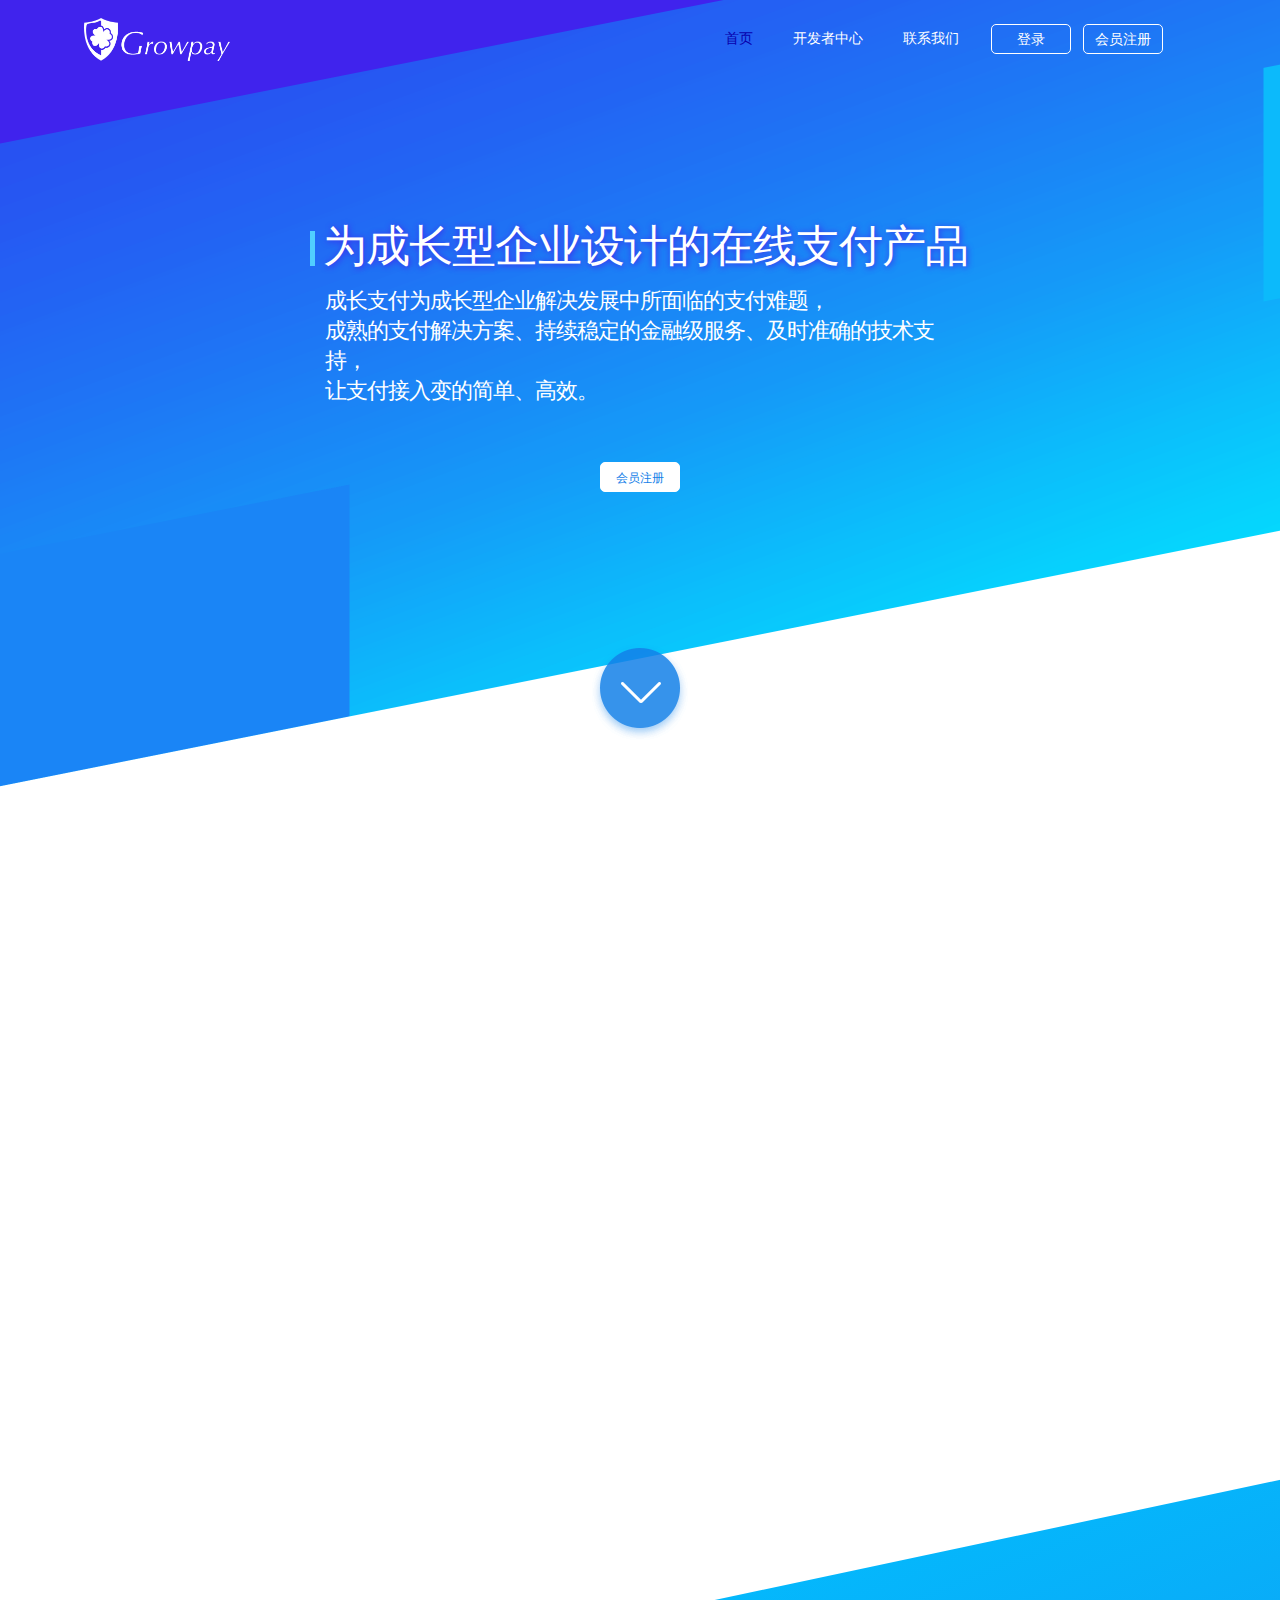
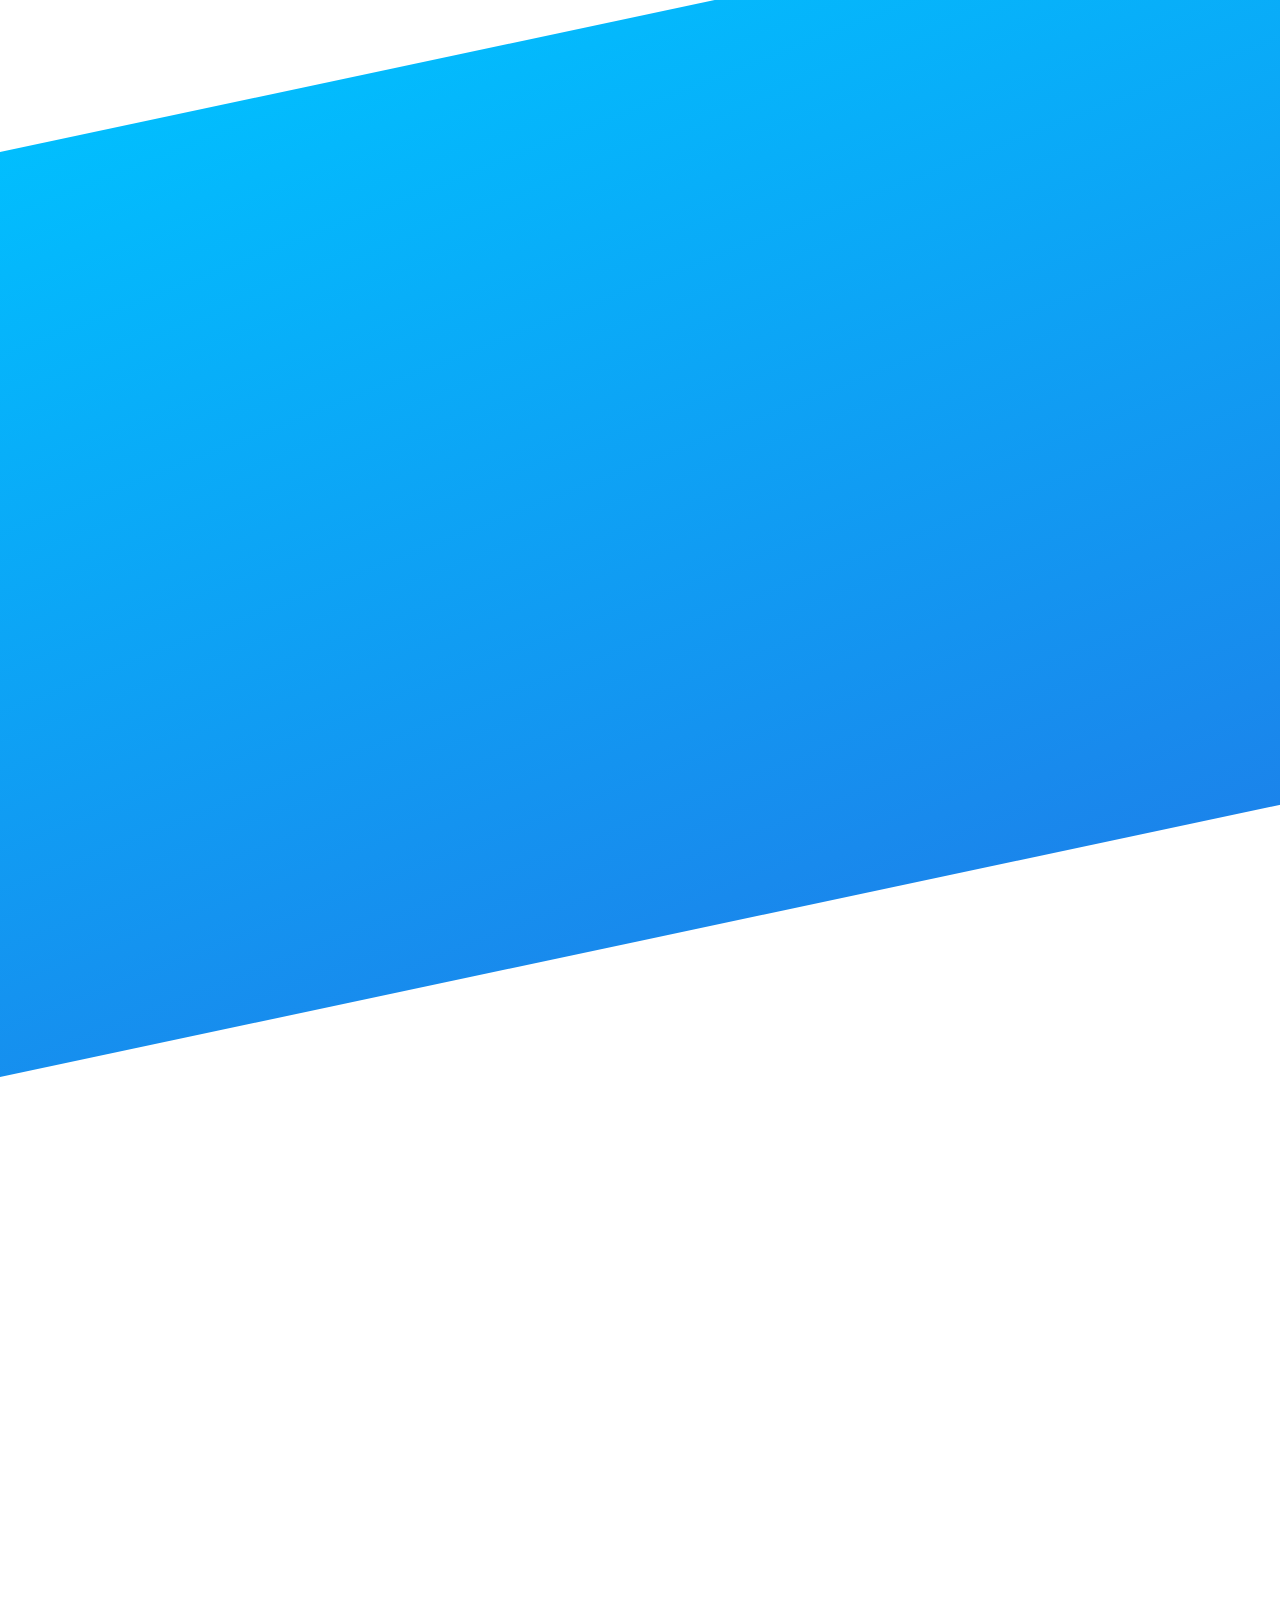
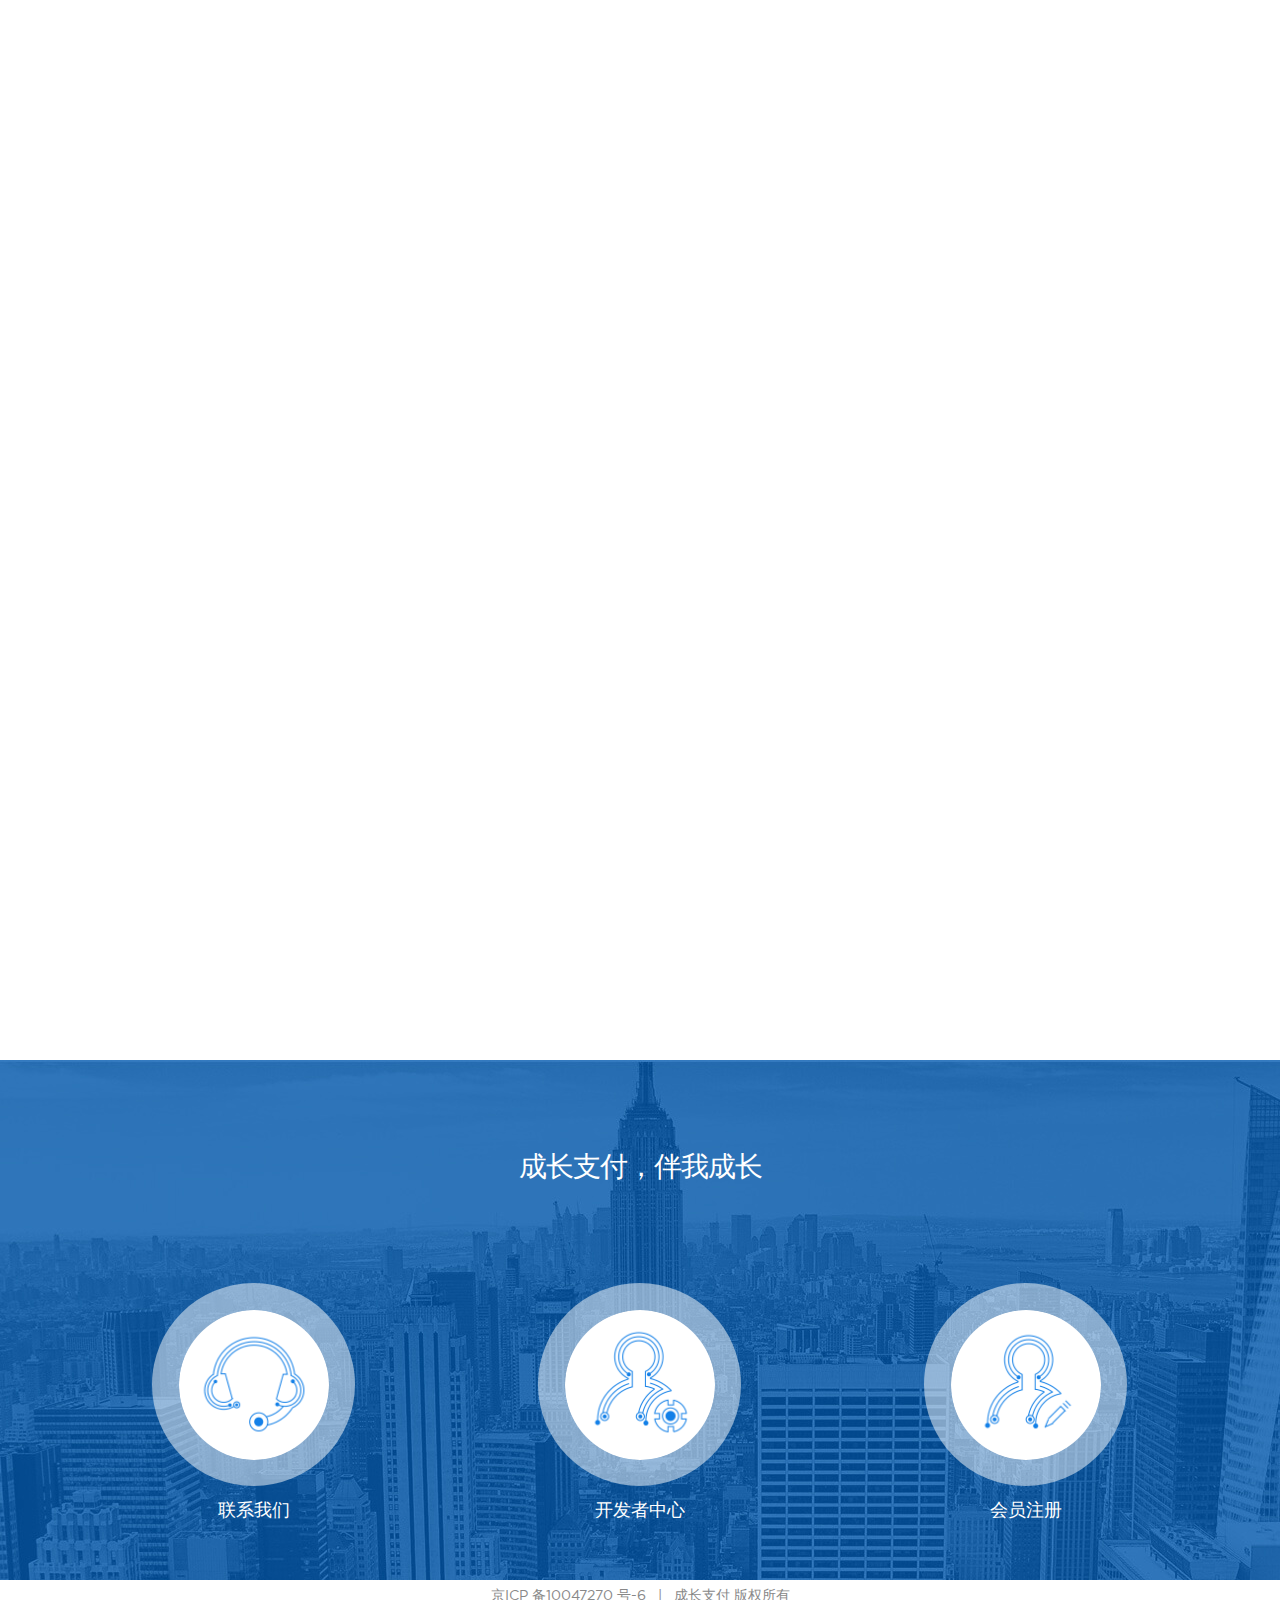
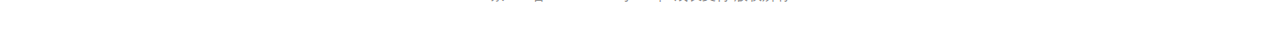
==== commit 1ea7bb54: "页面修改" ====
--- a/前台页面/index.html
+++ b/前台页面/index.html
@@ -16,11 +16,11 @@
         <div class="header-bg"></div>
         <div class="content">
             <header>
-                <img src="img/logo-index.png" />
+                <a href="index.html"><img src="img/logo-index.png" /></a>
                 <ul class="nav">
                     <li><a class="nav-active" href="index.html">首页</a></li>
+                    <li><a href="开发者中心.html">开发者中心</a></li>
                     <li><a href="联系我们.html">联系我们</a></li>
-                    <li><a href="开发者中心.html">开发者中心</a></li>
                 </ul>
                 <a href="login.html" class="btn">登录</a>
                 <a href="register.html" class="btn">会员注册</a>
--- a/前台页面/css/index.css
+++ b/前台页面/css/index.css
@@ -1,136 +1,2 @@
-*{box-sizing:border-box;}
-html,
-body {
-    width: 100%;
-    overflow-x:hidden;
-}
-@font-face {
-    font-family: 'GothamBook';
-    src: url('../fonts/Gotham-Book.eot');
-    src: url('../fonts/Gotham-Book.woff') format('woff'), url('../fonts/Gotham-Book.ttf') format('truetype');
-    font-style: normal;
-    font-weight: 200
-}
-.wrap {
-    width: 1920px;
-    position: absolute;
-    left: 50%;
-    margin-left: -960px;
-}
-.header-bg{
-    width:1920px;
-    height:923px;
-    position:absolute;
-    left:0;
-    top:0;
-    background:url(../img/header-bg.png) no-repeat;
-    background-size: 100%;
-}
-.content{
-	width:1112px;
-	position: absolute;
-    left: 50%;
-    margin-left: -556px;
-    z-index:500;
-    text-align:center;
-}
-header {
-    height: 43px;
-    margin:13px 0;
-    text-align: center;
-}
-header img{height:43px;float:left}
-header ul {
-    line-height:43px;
-    margin-left:475px;
-    float:left;
-}
-
-.nav li {
-    float: left;
-    padding:0 20px;
-}
-.nav li a{color:#fff}
-.nav li a:hover{color:#0800ac;text-decoration: none}
-.nav li a.nav-active{color:#0800ac}
-a.btn{display:inline-block;width:80px;height:30px;line-height:30px;margin:6px 6px;text-align:center;float:left;border:1px solid #fff;border-radius:5px;background-color:inherit;color:#fff;cursor:pointer}
-a.btn:hover{background-color: #fff;color: #000;text-decoration: none}
-a.btn1{display:inline-block;float: inherit;width:80px;height:30px;line-height:30px;margin:36px 6px 6px;text-align:center;border:1px solid #fff;border-radius:5px;background-color:#fff;color:#1380e8;cursor:auto!import}
-a.btn1:hover{text-decoration:none;color:#000;cursor:pointer}
-
-a.btn-active{background-color: #fff;color: #000;}
-#stripes{position:absolute;width:100%;height:927px;overflow:hidden;-webkit-transform:skewY(-12deg);transform:skewY(-12deg);-webkit-transform-origin:0;transform-origin:0;background:-webkit-linear-gradient(300deg,#255af2 0%,#04dcfe 100%);background:linear-gradient(150deg,#255af2 0%,#04dcfe 100%)}
-#stripes2{position:absolute;left:0;top:1820px;width:100%;height:925px;overflow:hidden;-webkit-transform:skewY(-12deg);transform:skewY(-12deg);-webkit-transform-origin:0;transform-origin:0;background:-webkit-linear-gradient(300deg,#00c1ff 0%,#1c81ea 100%);background:linear-gradient(170deg,#00c1ff 0%,#1c81ea 100%)}
-.sec-head{width:660px;margin:0 auto}
-.sec-head .btn{float:inherit;margin-top:36px}
-.sec-head h2{font-family: 'GothamBook'!important;margin:170px auto 20px;text-shadow:1px 1px 6px #4023ed;;text-indent:5px;line-height:35px;font-size: 44px;color:#fff;border-left:5px solid #50cfff;}
-.sec-head h3{line-height:30px;font-size: 22px;margin-left:15px;color:#fff;text-align:left;}
-.btn-arrow{display:inline-block;width:98px;height:98px;margin-top:145px;background:url(../img/btn-arrow.png);}
-.sec-content{margin-top:185px;color:#2a55c9}
-.wt{color:#fff;}
-.sec-content h2{font-size: 28px;line-height:50px;margin-bottom:0}
-.sec-content .title-img{width:220px;height:32px;margin:0 auto;background:url(../img/装饰1.png);background-size: 220px 32px;background-repeat: no-repeat;}
-.sec-content p.sec-pt{font-size:16px;padding:12px 0 65px}
-.sec-content p.sec2{padding-bottom:0}
-ul.sec-ul{width:100%;height:auto;overflow:hidden;margin:0 auto;padding-bottom:100px}
-ul.sec-ul li{opacity:0;box-shadow: 0px 1px 3px rgba(0,131,255,0.35);background-color: #fff;float:left;margin:3px 36px 3px 3px;width:340px;padding:35px 0;height:500px;font-size:12px;line-height:25px;color:#000;text-align:center;}
-ul.sec-ul li:last-child{margin-right:0}
-.sec-pro{width:340px;height:255px;margin-top:43px;padding:0 35px}
-.ibg-bg{width:270px!important;height:200px!important}
-ul.sec-ul li h4{font-size:22px;color:#1380e8}
-ul.sec-ul li p{font-size:16px;line-height:25px;color:#55585b;margin:-20px 24px 60px}
-.sec3 h2{font-size:20px;position:absolute;left:162px;top:7px;color:#fff}
-.sec2-img{height:auto;overflow:hidden;text-align:left;position:relative;margin-top: -60px;}
-.sec2-img img{float:left}
-.sec2-imgr{width:400px;float:right;margin-top:120px}
-.rt{position:relative;padding-left:35px;}
-.rt::before{content:"";display:inline-block;width:22px;height:110px;position:absolute;left:0;top:5px;background-image:url(../img/syt.png)}
-.rt li{line-height:30px;font-size:20px;color:#fff;margin-bottom:30px}
-.rb{height:auto;overflow:hidden;}
-.rb li{width:70px;height:70px;float:left;background-image:url(../img/icon.png);background-size:100%;margin:0 23px;}
-.rb li:nth-child(1){background-position: 0 0;}
-.rb li:nth-child(2){background-position:0 -70px;}
-.rb li:nth-child(3){background-position:0 -140px;}
-.rb li.txt{width:100%;line-height:50px;color:#fff;font-size:16px;background:none;margin:0}
-.solve{width:520px;height:auto;overflow:hidden;display:inline-block;background-color:#1380e8;border-radius:15px;box-shadow:1px 4px 15px rgba(24,101,181,0.5)}
-.solve h2{color:#fff;margin-bottom:0}
-.sec-content .solve p.sec-pt{padding:0;line-height:55px;margin:0;}
-.sec2-img div.sec3{position:relative;width:425px;height:230px;margin:114px 65px 0;float:left}
-.sec2-img div.sec3 img{float:none;}
-.sec2-img div.sec3 p{width:210px;line-height:30px;position:absolute;left:170px;top:95px;color:#55585b;font-size:16px}
-.lt{margin:150px 0 140px;}
-.sec-lt-ul{height:auto;overflow:hidden;padding:5px}
-.sec-lt-ul li{width:660px;height:230px;overflow:hidden;border-radius:10px;box-shadow:-2px 5px 10px 1px #dce0ec;margin-top:35px;}
-.head-img{width:100%;height:auto;overflow:hidden;position:relative;padding-bottom:15px;}
-.head-img span{position:absolute;left:43px;top:36px;font-size:22px;color:#000}
-.item{padding-left:32px;float:left;}
-.item p{font-size:16px;color:#238df1;line-height:24px;margin-bottom:0}
-.fl .item{float:right;margin:15px 23px 0 0;width:340px}
-.fr .item{float:left;margin-top:15px}
-.sec2-img .fl .pic{float:left}
-.sec2-img .fr .pic{float:right}
-.footer{width:1920px;height:520px;background:url(../img/bg.jpg);position:absolute;left:50%;margin-left:-960px}
-.footer-ct{width:1112px;height:auto;overflow:hidden;padding:13px 68px 0;text-align:center;position:absolute;left:50%;margin-left:-556px}
-.footer-ct h2{font-size:28px;color:#fff;line-height:190px}
-.ft-ul{height:auto;overflow:hidden}
-.ft-ul li{width:203px;height:253px;float:left;margin-right:183px;}
-.ft-ul li .box{position:relative;width:203px;height:203px;border-radius:50%;background-color:rgba(255,255,255,0.5)}
-.ft-ul li:last-child{margin:0}
-.ft-ul li p{font-size:18px;color:#fff;line-height:50px}
-.ft-ul li a:hover{text-decoration:none}
-.circle{width:150px;height:150px;border-radius:50%;text-align:center;position:absolute;left:50%;top:50%;transform:translate3d(-50%,-50%,0) scale(1);background-color:#fff;}
-.ft-ul li .circle{transform:translate3d(-50%,-50%,0) scale(1);transition:all .3s ease-in-out;}
-.ft-ul li:nth-child(1) .circle{background:url(../img/lxwm.png) no-repeat;background-size:150px 150px;}
-.ft-ul li:nth-child(2) .circle{background:url(../img/develop.png) no-repeat;background-size:150px 150px;}
-.ft-ul li:nth-child(3) .circle{background:url(../img/register.png) no-repeat;background-size:150px 150px;}
-.ft-ul li:hover .circle{transform:translate3d(-50%,-50%,0) scale(1.35);}
-// @keyframes scale
-// {
-//     0% {transform:translate3d(-50%,-50%,0) scale(1);opacity:1}
-//     90% {transform:translate3d(-50%,-50%,0) scale(1.35);opacity:.5}
-//     100% {transform:translate3d(-50%,-50%,0) scale(1);opacity:1}
-// }
-#goTop{position:fixed;right:0;bottom:100px;z-index:5000;display:none;width:50px;height:50px;background: url(../img/arrow.png) no-repeat 0 0;background-size:100%;border-radius:6px;cursor:pointer}
-#goTop:hover{box-shadow:0px 0px 6px 2px rgba(134, 196, 255, 0.6);}
-.ba{line-height: 50px;font-size: 14px;color:#888;margin-bottom:10px}
-.ba span{margin:0 12px}+*{box-sizing:border-box}html,body{width:100%;overflow-x:hidden;font-family:'GothamBook'!important}@font-face{font-family:'GothamBook';src:url('../fonts/Gotham-Book.eot');src:url('../fonts/Gotham-Book.woff') format('woff'),url('../fonts/Gotham-Book.ttf') format('truetype');font-style:normal;font-weight:200}.wrap{width:1920px;position:absolute;left:50%;margin-left:-960px}.header-bg{width:1920px;height:923px;position:absolute;left:0;top:0;background:url(../img/header-bg.png) no-repeat;background-size:100%}.content{width:1112px;position:absolute;left:50%;margin-left:-556px;z-index:500;text-align:center}header{height:43px;margin:18px 0;text-align:center}header img{height:43px;float:left}header ul{line-height:43px;margin-left:475px;float:left}.nav li{float:left;padding:0 20px}.nav li a{color:#fff;font-size:14px}.nav li a:hover{color:#0800ac;text-decoration:none}.nav li a.nav-active{color:#0800ac}a.btn{display:inline-block;width:80px;height:30px;line-height:30px;font-size:14px;margin:6px 12px;text-align:center;float:left;border:1px solid #fff;border-radius:5px;background-color:inherit;color:#fff;cursor:pointer}a.btn:last-child{margin-left:0}a.btn:hover{background-color:#fff;color:#000;text-decoration:none}a.btn1{display:inline-block;float:inherit;width:80px;height:30px;line-height:30px;margin:36px 6px 6px;text-align:center;border:1px solid #fff;border-radius:5px;background-color:#fff;color:#1380e8;cursor:auto!import}a.btn1:hover{text-decoration:none;color:#000;cursor:pointer}a.btn-active{background-color:#fff;color:#000}#stripes{position:absolute;width:100%;height:927px;overflow:hidden;-webkit-transform:skewY(-12deg);transform:skewY(-12deg);-webkit-transform-origin:0;transform-origin:0;background:-webkit-linear-gradient(300deg,#255af2 0%,#04dcfe 100%);background:linear-gradient(150deg,#255af2 0%,#04dcfe 100%)}#stripes2{position:absolute;left:0;top:1820px;width:100%;height:925px;overflow:hidden;-webkit-transform:skewY(-12deg);transform:skewY(-12deg);-webkit-transform-origin:0;transform-origin:0;background:-webkit-linear-gradient(300deg,#00c1ff 0%,#1c81ea 100%);background:linear-gradient(170deg,#00c1ff 0%,#1c81ea 100%)}.sec-head{width:660px;margin:0 auto}.sec-head .btn{float:inherit;margin-top:36px}.sec-head h2{font-family:'GothamBook'!important;margin:170px auto 20px;text-shadow:1px 1px 6px #4023ed;text-indent:5px;line-height:35px;font-size:44px;color:#fff;border-left:5px solid #50cfff}.sec-head h3{line-height:30px;font-size:22px;margin-left:15px;color:#fff;text-align:left}.btn-arrow{display:inline-block;width:98px;height:98px;margin-top:145px;background:url(../img/btn-arrow.png)}.sec-content{margin-top:185px;color:#2a55c9}.wt{color:#fff}.sec-content h2{font-size:28px;line-height:50px;margin-bottom:0}.sec-content .title-img{width:220px;height:32px;margin:0 auto;background:url(../img/装饰1.png);background-size:220px 32px;background-repeat:no-repeat}.sec-content p.sec-pt{font-size:16px;padding:12px 0 65px}.sec-content p.sec2{padding-bottom:0}ul.sec-ul{width:100%;height:auto;overflow:hidden;margin:0 auto;padding-bottom:100px}ul.sec-ul li{opacity:0;box-shadow:0px 1px 3px rgba(0,131,255,0.35);background-color:#fff;float:left;margin:3px 36px 3px 3px;width:340px;padding:35px 0;height:500px;font-size:12px;line-height:25px;color:#000;text-align:center}ul.sec-ul li:last-child{margin-right:0}.sec-pro{width:340px;height:255px;margin-top:43px;padding:0 35px}.ibg-bg{width:270px!important;height:200px!important}ul.sec-ul li h4{font-size:22px;color:#1380e8}ul.sec-ul li p{font-size:16px;line-height:25px;color:#55585b;margin:-20px 24px 60px}.sec3 h2{font-size:20px;position:absolute;left:162px;top:7px;color:#fff}.sec2-img{height:auto;overflow:hidden;text-align:left;position:relative;margin-top:-60px}.sec2-img img{float:left}.sec2-imgr{width:400px;float:right;margin-top:120px}.rt{position:relative;padding-left:35px}.rt::before{content:"";display:inline-block;width:22px;height:110px;position:absolute;left:0;top:5px;background-image:url(../img/syt.png)}.rt li{line-height:30px;font-size:20px;color:#fff;margin-bottom:30px}.rb{height:auto;overflow:hidden}.rb li{width:70px;height:70px;float:left;background-image:url(../img/icon.png);background-size:100%;margin:0 23px}.rb li:nth-child(1){background-position:0 0}.rb li:nth-child(2){background-position:0 -70px}.rb li:nth-child(3){background-position:0 -140px}.rb li.txt{width:100%;line-height:50px;color:#fff;font-size:16px;background:none;margin:0}.solve{width:520px;height:auto;overflow:hidden;display:inline-block;background-color:#1380e8;border-radius:15px;box-shadow:1px 4px 15px rgba(24,101,181,0.5)}.solve h2{color:#fff;margin-bottom:0}.sec-content .solve p.sec-pt{padding:0;line-height:55px;margin:0}.sec2-img div.sec3{position:relative;width:425px;height:230px;margin:114px 65px 0;float:left}.sec2-img div.sec3 img{float:none}.sec2-img div.sec3 p{width:210px;line-height:30px;position:absolute;left:170px;top:95px;color:#55585b;font-size:16px}.lt{margin:150px 0 140px}.sec-lt-ul{height:auto;overflow:hidden;padding:5px}.sec-lt-ul li{width:660px;height:230px;overflow:hidden;border-radius:10px;box-shadow:-2px 5px 10px 1px #dce0ec;margin-top:35px}.head-img{width:100%;height:auto;overflow:hidden;position:relative;padding-bottom:15px}.head-img span{position:absolute;left:43px;top:36px;font-size:22px;color:#000}.item{padding-left:32px;float:left}.item p{font-size:16px;color:#238df1;line-height:24px;margin-bottom:0}.fl .item{float:right;margin:15px 23px 0 0;width:340px}.fr .item{float:left;margin-top:15px}.sec2-img .fl .pic{float:left}.sec2-img .fr .pic{float:right}.footer{width:1920px;height:520px;background:url(../img/bg.jpg);position:absolute;left:50%;margin-left:-960px}.footer-ct{width:1112px;height:auto;overflow:hidden;padding:13px 68px 0;text-align:center;position:absolute;left:50%;margin-left:-556px}.footer-ct h2{font-size:28px;color:#fff;line-height:190px}.ft-ul{height:auto;overflow:hidden}.ft-ul li{width:203px;height:253px;float:left;margin-right:183px}.ft-ul li .box{position:relative;width:203px;height:203px;border-radius:50%;background-color:rgba(255,255,255,0.5)}.ft-ul li:last-child{margin:0}.ft-ul li p{font-size:18px;color:#fff;line-height:50px}.ft-ul li a:hover{text-decoration:none}.circle{width:150px;height:150px;border-radius:50%;text-align:center;position:absolute;left:50%;top:50%;transform:translate3d(-50%,-50%,0) scale(1);background-color:#fff}.ft-ul li .circle{transform:translate3d(-50%,-50%,0) scale(1);transition:all .3s ease-in-out}.ft-ul li:nth-child(1) .circle{background:url(../img/lxwm.png) no-repeat;background-size:150px 150px}.ft-ul li:nth-child(2) .circle{background:url(../img/develop.png) no-repeat;background-size:150px 150px}.ft-ul li:nth-child(3) .circle{background:url(../img/register.png) no-repeat;background-size:150px 150px}.ft-ul li:hover .circle{transform:translate3d(-50%,-50%,0) scale(1.35)}// @keyframes scale
+//{//     0%{transform:translate3d(-50%,-50%,0) scale(1);opacity:1}//     90%{transform:translate3d(-50%,-50%,0) scale(1.35);opacity:.5}//     100%{transform:translate3d(-50%,-50%,0) scale(1);opacity:1}//}#goTop{position:fixed;right:0;bottom:100px;z-index:5000;display:none;width:50px;height:50px;background:url(../img/arrow.png) no-repeat 0 0;background-size:100%;border-radius:6px;cursor:pointer}#goTop:hover{box-shadow:0px 0px 6px 2px rgba(134,196,255,0.6)}.ba{line-height:50px;font-size:14px;color:#888;margin-bottom:10px}.ba span{margin:0 12px}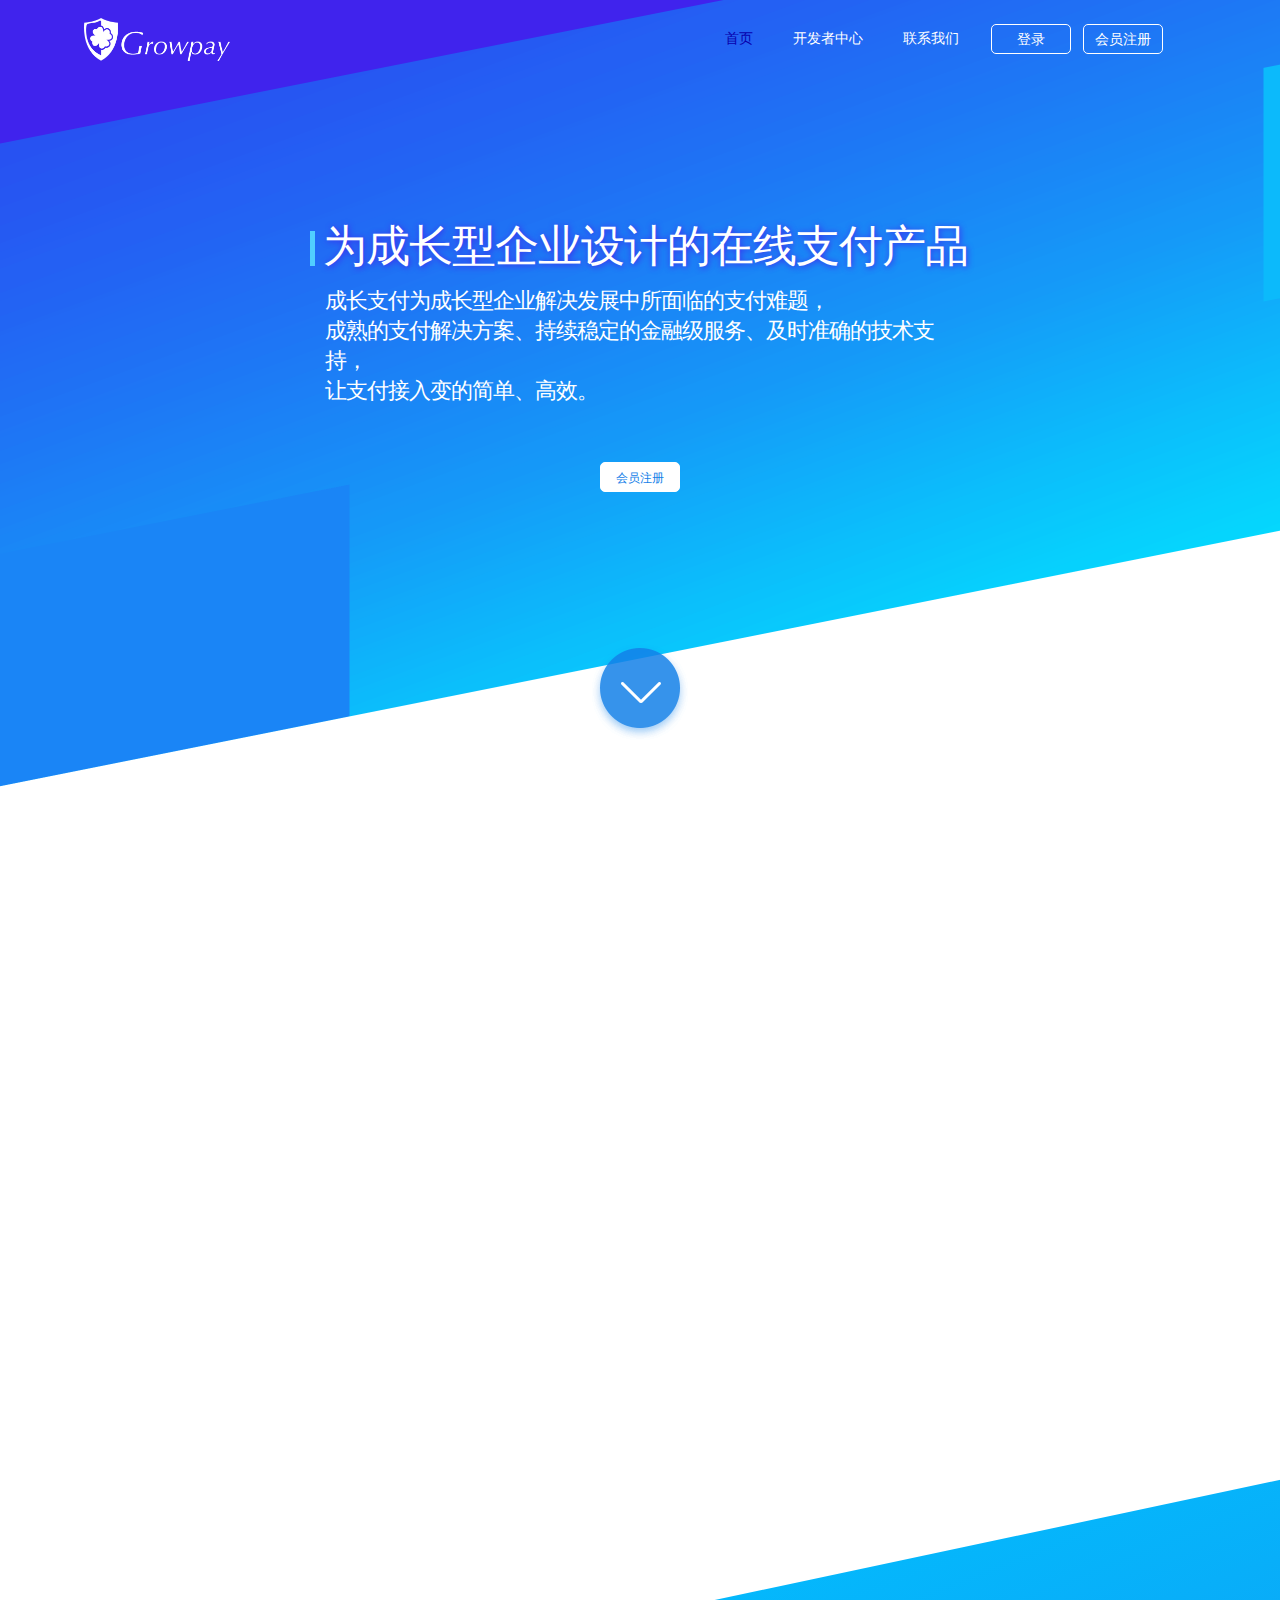
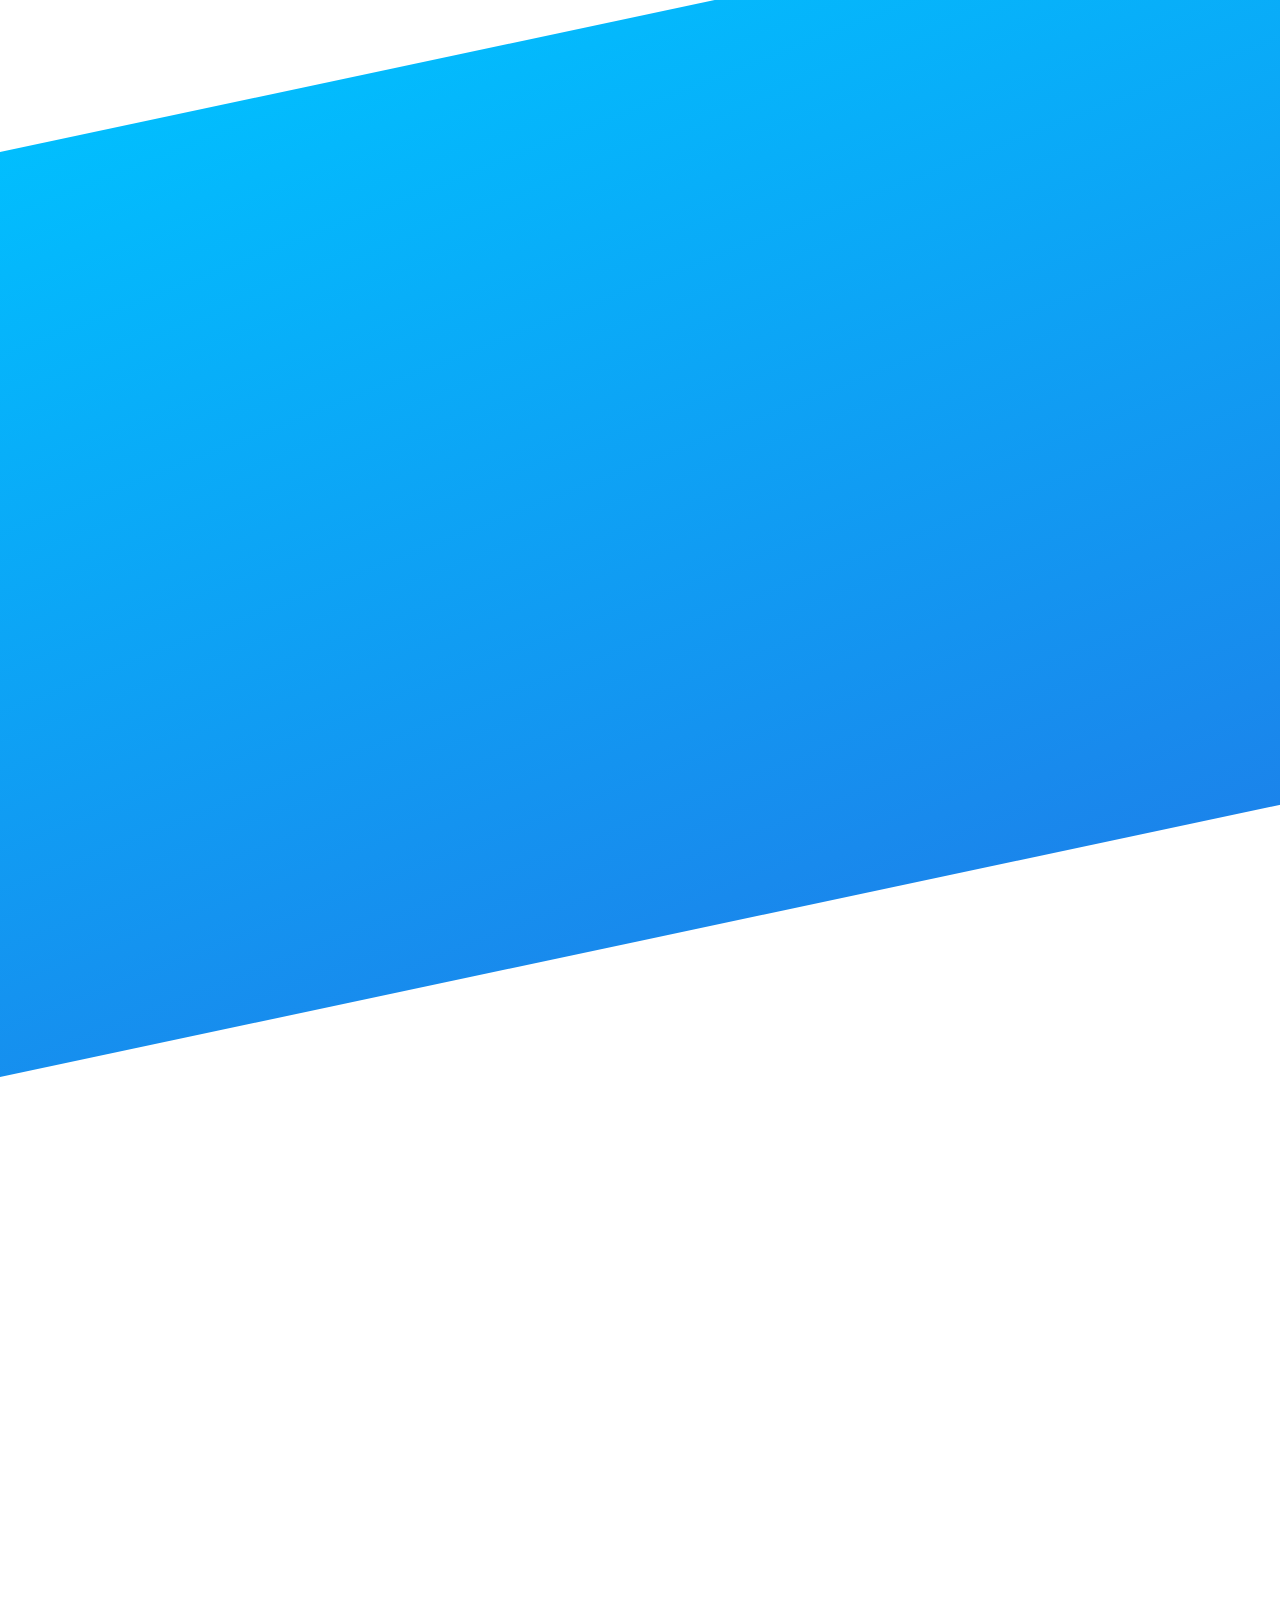
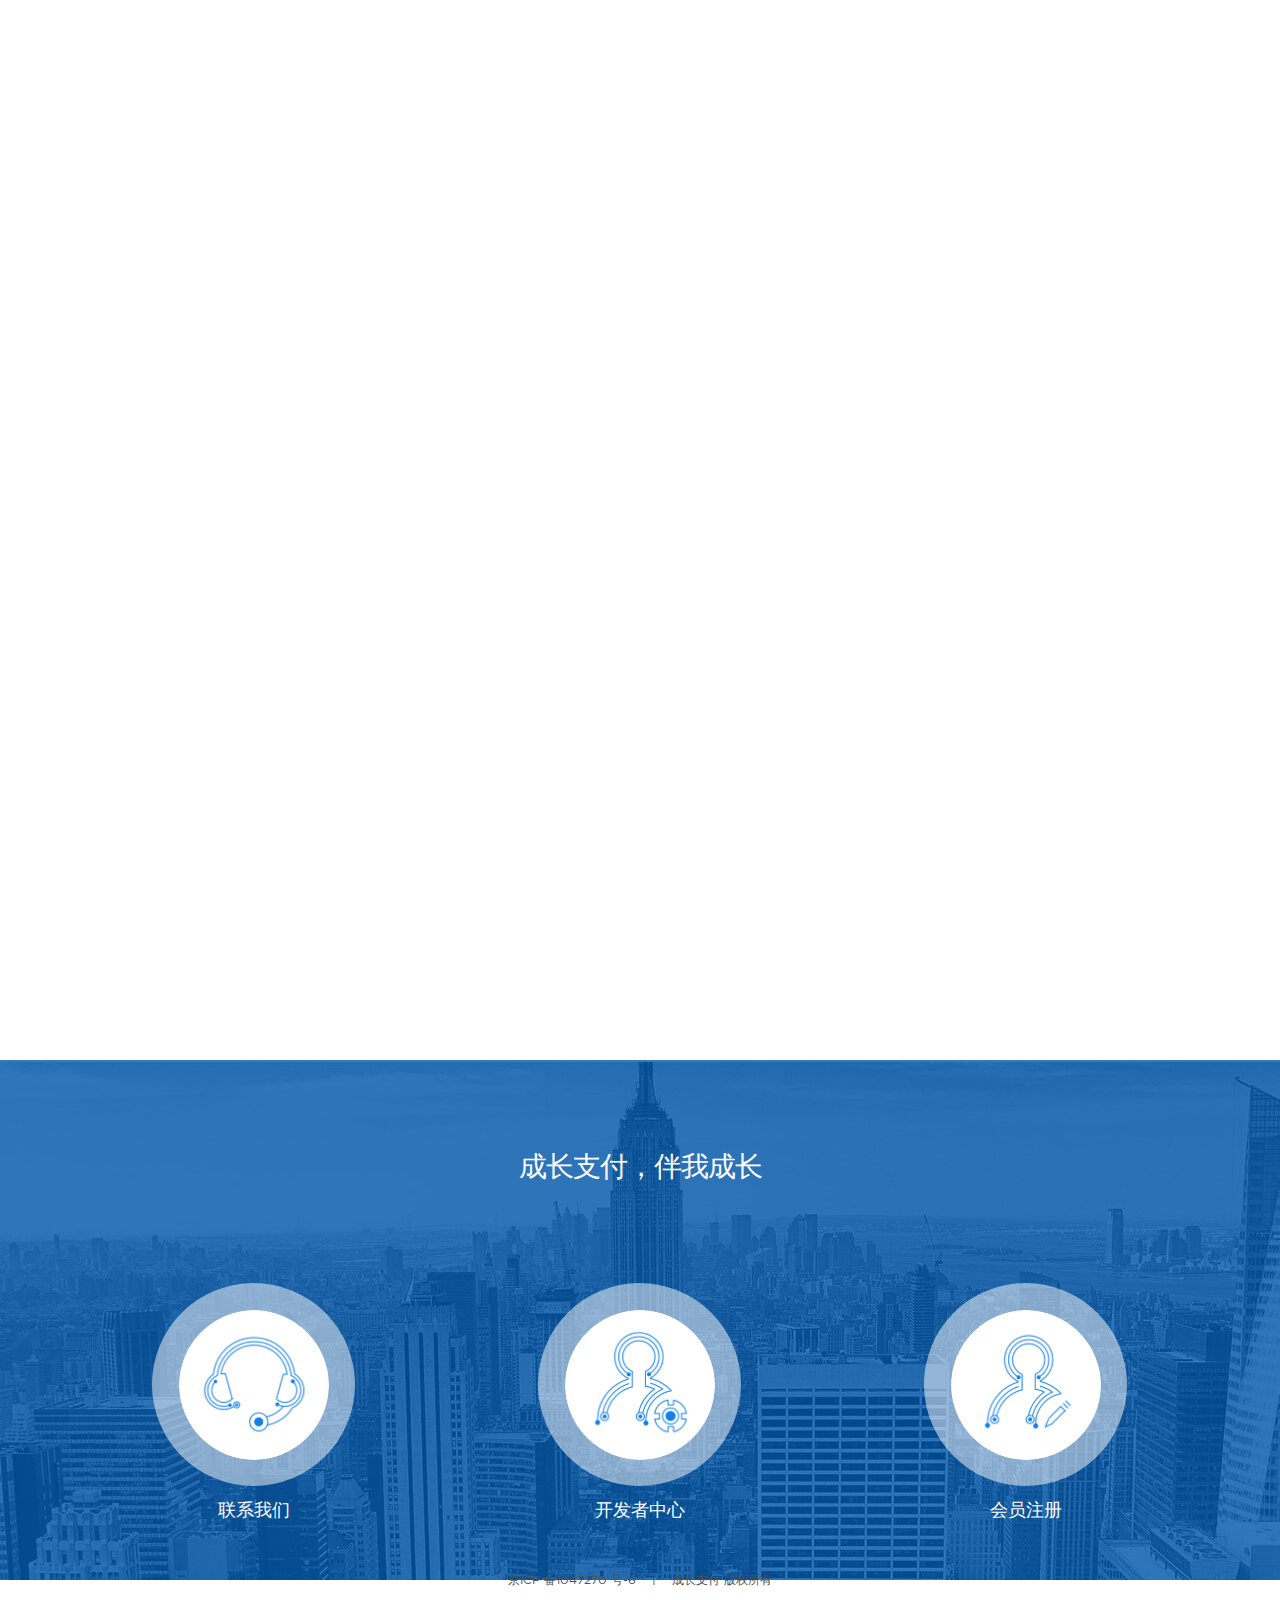
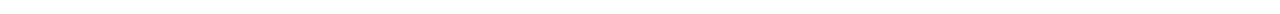
==== commit 7d29aa0e: "页面修改" ====
--- a/前台页面/index.html
+++ b/前台页面/index.html
@@ -183,7 +183,7 @@
                             </a>
                         </li>
                     </ul>
-                    <p class="ba">京ICP 备10047270 号-6<span>|</span>成长支付 版权所有</p>
+                    <p>京ICP 备1047270 号-6&nbsp;&nbsp;&nbsp;&nbsp;|&nbsp;&nbsp;&nbsp;&nbsp;成长支付 版权所有</p>
                 </div>
             </div>
         </div>
--- a/前台页面/css/index.css
+++ b/前台页面/css/index.css
@@ -1,2 +1 @@
-*{box-sizing:border-box}html,body{width:100%;overflow-x:hidden;font-family:'GothamBook'!important}@font-face{font-family:'GothamBook';src:url('../fonts/Gotham-Book.eot');src:url('../fonts/Gotham-Book.woff') format('woff'),url('../fonts/Gotham-Book.ttf') format('truetype');font-style:normal;font-weight:200}.wrap{width:1920px;position:absolute;left:50%;margin-left:-960px}.header-bg{width:1920px;height:923px;position:absolute;left:0;top:0;background:url(../img/header-bg.png) no-repeat;background-size:100%}.content{width:1112px;position:absolute;left:50%;margin-left:-556px;z-index:500;text-align:center}header{height:43px;margin:18px 0;text-align:center}header img{height:43px;float:left}header ul{line-height:43px;margin-left:475px;float:left}.nav li{float:left;padding:0 20px}.nav li a{color:#fff;font-size:14px}.nav li a:hover{color:#0800ac;text-decoration:none}.nav li a.nav-active{color:#0800ac}a.btn{display:inline-block;width:80px;height:30px;line-height:30px;font-size:14px;margin:6px 12px;text-align:center;float:left;border:1px solid #fff;border-radius:5px;background-color:inherit;color:#fff;cursor:pointer}a.btn:last-child{margin-left:0}a.btn:hover{background-color:#fff;color:#000;text-decoration:none}a.btn1{display:inline-block;float:inherit;width:80px;height:30px;line-height:30px;margin:36px 6px 6px;text-align:center;border:1px solid #fff;border-radius:5px;background-color:#fff;color:#1380e8;cursor:auto!import}a.btn1:hover{text-decoration:none;color:#000;cursor:pointer}a.btn-active{background-color:#fff;color:#000}#stripes{position:absolute;width:100%;height:927px;overflow:hidden;-webkit-transform:skewY(-12deg);transform:skewY(-12deg);-webkit-transform-origin:0;transform-origin:0;background:-webkit-linear-gradient(300deg,#255af2 0%,#04dcfe 100%);background:linear-gradient(150deg,#255af2 0%,#04dcfe 100%)}#stripes2{position:absolute;left:0;top:1820px;width:100%;height:925px;overflow:hidden;-webkit-transform:skewY(-12deg);transform:skewY(-12deg);-webkit-transform-origin:0;transform-origin:0;background:-webkit-linear-gradient(300deg,#00c1ff 0%,#1c81ea 100%);background:linear-gradient(170deg,#00c1ff 0%,#1c81ea 100%)}.sec-head{width:660px;margin:0 auto}.sec-head .btn{float:inherit;margin-top:36px}.sec-head h2{font-family:'GothamBook'!important;margin:170px auto 20px;text-shadow:1px 1px 6px #4023ed;text-indent:5px;line-height:35px;font-size:44px;color:#fff;border-left:5px solid #50cfff}.sec-head h3{line-height:30px;font-size:22px;margin-left:15px;color:#fff;text-align:left}.btn-arrow{display:inline-block;width:98px;height:98px;margin-top:145px;background:url(../img/btn-arrow.png)}.sec-content{margin-top:185px;color:#2a55c9}.wt{color:#fff}.sec-content h2{font-size:28px;line-height:50px;margin-bottom:0}.sec-content .title-img{width:220px;height:32px;margin:0 auto;background:url(../img/装饰1.png);background-size:220px 32px;background-repeat:no-repeat}.sec-content p.sec-pt{font-size:16px;padding:12px 0 65px}.sec-content p.sec2{padding-bottom:0}ul.sec-ul{width:100%;height:auto;overflow:hidden;margin:0 auto;padding-bottom:100px}ul.sec-ul li{opacity:0;box-shadow:0px 1px 3px rgba(0,131,255,0.35);background-color:#fff;float:left;margin:3px 36px 3px 3px;width:340px;padding:35px 0;height:500px;font-size:12px;line-height:25px;color:#000;text-align:center}ul.sec-ul li:last-child{margin-right:0}.sec-pro{width:340px;height:255px;margin-top:43px;padding:0 35px}.ibg-bg{width:270px!important;height:200px!important}ul.sec-ul li h4{font-size:22px;color:#1380e8}ul.sec-ul li p{font-size:16px;line-height:25px;color:#55585b;margin:-20px 24px 60px}.sec3 h2{font-size:20px;position:absolute;left:162px;top:7px;color:#fff}.sec2-img{height:auto;overflow:hidden;text-align:left;position:relative;margin-top:-60px}.sec2-img img{float:left}.sec2-imgr{width:400px;float:right;margin-top:120px}.rt{position:relative;padding-left:35px}.rt::before{content:"";display:inline-block;width:22px;height:110px;position:absolute;left:0;top:5px;background-image:url(../img/syt.png)}.rt li{line-height:30px;font-size:20px;color:#fff;margin-bottom:30px}.rb{height:auto;overflow:hidden}.rb li{width:70px;height:70px;float:left;background-image:url(../img/icon.png);background-size:100%;margin:0 23px}.rb li:nth-child(1){background-position:0 0}.rb li:nth-child(2){background-position:0 -70px}.rb li:nth-child(3){background-position:0 -140px}.rb li.txt{width:100%;line-height:50px;color:#fff;font-size:16px;background:none;margin:0}.solve{width:520px;height:auto;overflow:hidden;display:inline-block;background-color:#1380e8;border-radius:15px;box-shadow:1px 4px 15px rgba(24,101,181,0.5)}.solve h2{color:#fff;margin-bottom:0}.sec-content .solve p.sec-pt{padding:0;line-height:55px;margin:0}.sec2-img div.sec3{position:relative;width:425px;height:230px;margin:114px 65px 0;float:left}.sec2-img div.sec3 img{float:none}.sec2-img div.sec3 p{width:210px;line-height:30px;position:absolute;left:170px;top:95px;color:#55585b;font-size:16px}.lt{margin:150px 0 140px}.sec-lt-ul{height:auto;overflow:hidden;padding:5px}.sec-lt-ul li{width:660px;height:230px;overflow:hidden;border-radius:10px;box-shadow:-2px 5px 10px 1px #dce0ec;margin-top:35px}.head-img{width:100%;height:auto;overflow:hidden;position:relative;padding-bottom:15px}.head-img span{position:absolute;left:43px;top:36px;font-size:22px;color:#000}.item{padding-left:32px;float:left}.item p{font-size:16px;color:#238df1;line-height:24px;margin-bottom:0}.fl .item{float:right;margin:15px 23px 0 0;width:340px}.fr .item{float:left;margin-top:15px}.sec2-img .fl .pic{float:left}.sec2-img .fr .pic{float:right}.footer{width:1920px;height:520px;background:url(../img/bg.jpg);position:absolute;left:50%;margin-left:-960px}.footer-ct{width:1112px;height:auto;overflow:hidden;padding:13px 68px 0;text-align:center;position:absolute;left:50%;margin-left:-556px}.footer-ct h2{font-size:28px;color:#fff;line-height:190px}.ft-ul{height:auto;overflow:hidden}.ft-ul li{width:203px;height:253px;float:left;margin-right:183px}.ft-ul li .box{position:relative;width:203px;height:203px;border-radius:50%;background-color:rgba(255,255,255,0.5)}.ft-ul li:last-child{margin:0}.ft-ul li p{font-size:18px;color:#fff;line-height:50px}.ft-ul li a:hover{text-decoration:none}.circle{width:150px;height:150px;border-radius:50%;text-align:center;position:absolute;left:50%;top:50%;transform:translate3d(-50%,-50%,0) scale(1);background-color:#fff}.ft-ul li .circle{transform:translate3d(-50%,-50%,0) scale(1);transition:all .3s ease-in-out}.ft-ul li:nth-child(1) .circle{background:url(../img/lxwm.png) no-repeat;background-size:150px 150px}.ft-ul li:nth-child(2) .circle{background:url(../img/develop.png) no-repeat;background-size:150px 150px}.ft-ul li:nth-child(3) .circle{background:url(../img/register.png) no-repeat;background-size:150px 150px}.ft-ul li:hover .circle{transform:translate3d(-50%,-50%,0) scale(1.35)}// @keyframes scale
-//{//     0%{transform:translate3d(-50%,-50%,0) scale(1);opacity:1}//     90%{transform:translate3d(-50%,-50%,0) scale(1.35);opacity:.5}//     100%{transform:translate3d(-50%,-50%,0) scale(1);opacity:1}//}#goTop{position:fixed;right:0;bottom:100px;z-index:5000;display:none;width:50px;height:50px;background:url(../img/arrow.png) no-repeat 0 0;background-size:100%;border-radius:6px;cursor:pointer}#goTop:hover{box-shadow:0px 0px 6px 2px rgba(134,196,255,0.6)}.ba{line-height:50px;font-size:14px;color:#888;margin-bottom:10px}.ba span{margin:0 12px}+*{box-sizing:border-box}html,body{width:100%;overflow-x:hidden;font-family:'GothamBook'!important}@font-face{font-family:'GothamBook';src:url('../fonts/Gotham-Book.eot');src:url('../fonts/Gotham-Book.woff') format('woff'),url('../fonts/Gotham-Book.ttf') format('truetype');font-style:normal;font-weight:200}.wrap{width:1920px;position:absolute;left:50%;margin-left:-960px}.header-bg{width:1920px;height:923px;position:absolute;left:0;top:0;background:url(../img/header-bg.png) no-repeat;background-size:100%}.content{width:1112px;position:absolute;left:50%;margin-left:-556px;z-index:500;text-align:center}header{height:43px;margin:18px 0;text-align:center}header img{height:43px;float:left}header ul{line-height:43px;margin-left:475px;float:left}.nav li{float:left;padding:0 20px}.nav li a{color:#fff;font-size:14px}.nav li a:hover{color:#0800ac;text-decoration:none}.nav li a.nav-active{color:#0800ac}a.btn{display:inline-block;width:80px;height:30px;line-height:30px;font-size:14px;margin:6px 12px;text-align:center;float:left;border:1px solid #fff;border-radius:5px;background-color:inherit;color:#fff;cursor:pointer}a.btn:last-child{margin-left:0}a.btn:hover{background-color:#fff;color:#000;text-decoration:none}a.btn1{display:inline-block;float:inherit;width:80px;height:30px;line-height:30px;margin:36px 6px 6px;text-align:center;border:1px solid #fff;border-radius:5px;background-color:#fff;color:#1380e8;cursor:auto!import}a.btn1:hover{text-decoration:none;color:#000;cursor:pointer}a.btn-active{background-color:#fff;color:#000}#stripes{position:absolute;width:100%;height:927px;overflow:hidden;-webkit-transform:skewY(-12deg);transform:skewY(-12deg);-webkit-transform-origin:0;transform-origin:0;background:-webkit-linear-gradient(300deg,#255af2 0%,#04dcfe 100%);background:linear-gradient(150deg,#255af2 0%,#04dcfe 100%)}#stripes2{position:absolute;left:0;top:1820px;width:100%;height:925px;overflow:hidden;-webkit-transform:skewY(-12deg);transform:skewY(-12deg);-webkit-transform-origin:0;transform-origin:0;background:-webkit-linear-gradient(300deg,#00c1ff 0%,#1c81ea 100%);background:linear-gradient(170deg,#00c1ff 0%,#1c81ea 100%)}.sec-head{width:660px;margin:0 auto}.sec-head .btn{float:inherit;margin-top:36px}.sec-head h2{font-family:'GothamBook'!important;margin:170px auto 20px;text-shadow:1px 1px 6px #4023ed;text-indent:5px;line-height:35px;font-size:44px;color:#fff;border-left:5px solid #50cfff}.sec-head h3{line-height:30px;font-size:22px;margin-left:15px;color:#fff;text-align:left}.btn-arrow{display:inline-block;width:98px;height:98px;margin-top:145px;background:url(../img/btn-arrow.png)}.sec-content{margin-top:185px;color:#2a55c9}.wt{color:#fff}.sec-content h2{font-size:28px;line-height:50px;margin-bottom:0}.sec-content .title-img{width:220px;height:32px;margin:0 auto;background:url(../img/è£…é¥°1.png);background-size:220px 32px;background-repeat:no-repeat}.sec-content p.sec-pt{font-size:16px;padding:12px 0 65px}.sec-content p.sec2{padding-bottom:0}ul.sec-ul{width:100%;height:auto;overflow:hidden;margin:0 auto;padding-bottom:100px}ul.sec-ul li{opacity:0;box-shadow:0px 1px 3px rgba(0,131,255,0.35);background-color:#fff;float:left;margin:3px 36px 3px 3px;width:340px;padding:35px 0;height:500px;font-size:12px;line-height:25px;color:#000;text-align:center}ul.sec-ul li:last-child{margin-right:0}.sec-pro{width:340px;height:255px;margin-top:43px;padding:0 35px}.ibg-bg{width:270px!important;height:200px!important}ul.sec-ul li h4{font-size:22px;color:#1380e8}ul.sec-ul li p{font-size:16px;line-height:25px;color:#55585b;margin:-20px 24px 60px}.sec3 h2{font-size:20px;position:absolute;left:162px;top:7px;color:#fff}.sec2-img{height:auto;overflow:hidden;text-align:left;position:relative;margin-top:-60px}.sec2-img img{float:left}.sec2-imgr{width:400px;float:right;margin-top:120px}.rt{position:relative;padding-left:35px}.rt::before{content:"";display:inline-block;width:22px;height:110px;position:absolute;left:0;top:5px;background-image:url(../img/syt.png)}.rt li{line-height:30px;font-size:20px;color:#fff;margin-bottom:30px}.rb{height:auto;overflow:hidden}.rb li{width:70px;height:70px;float:left;background-image:url(../img/icon.png);background-size:100%;margin:0 23px}.rb li:nth-child(1){background-position:0 0}.rb li:nth-child(2){background-position:0 -70px}.rb li:nth-child(3){background-position:0 -140px}.rb li.txt{width:100%;line-height:50px;color:#fff;font-size:16px;background:none;margin:0}.solve{width:520px;height:auto;overflow:hidden;display:inline-block;background-color:#1380e8;border-radius:15px;box-shadow:1px 4px 15px rgba(24,101,181,0.5)}.solve h2{color:#fff;margin-bottom:0}.sec-content .solve p.sec-pt{padding:0;line-height:55px;margin:0}.sec2-img div.sec3{position:relative;width:425px;height:230px;margin:114px 65px 0;float:left}.sec2-img div.sec3 img{float:none}.sec2-img div.sec3 p{width:210px;line-height:30px;position:absolute;left:170px;top:95px;color:#55585b;font-size:16px}.lt{margin:150px 0 140px}.sec-lt-ul{height:auto;overflow:hidden;padding:5px}.sec-lt-ul li{width:660px;height:230px;overflow:hidden;border-radius:10px;box-shadow:-2px 5px 10px 1px #dce0ec;margin-top:35px}.head-img{width:100%;height:auto;overflow:hidden;position:relative;padding-bottom:15px}.head-img span{position:absolute;left:43px;top:36px;font-size:22px;color:#000}.item{padding-left:32px;float:left}.item p{font-size:16px;color:#238df1;line-height:24px;margin-bottom:0}.fl .item{float:right;margin:15px 23px 0 0;width:340px}.fr .item{float:left;margin-top:15px}.sec2-img .fl .pic{float:left}.sec2-img .fr .pic{float:right}.footer{width:1920px;height:520px;background:url(../img/bg.jpg);position:absolute;left:50%;margin-left:-960px}.footer-ct{width:1112px;height:auto;overflow:hidden;padding:13px 68px 0;text-align:center;position:absolute;left:50%;margin-left:-556px}.footer-ct h2{font-size:28px;color:#fff;line-height:190px}.ft-ul{height:auto;overflow:hidden}.ft-ul li{width:203px;height:253px;float:left;margin-right:183px}.ft-ul li .box{position:relative;width:203px;height:203px;border-radius:50%;background-color:rgba(255,255,255,0.5)}.ft-ul li:last-child{margin:0}.ft-ul li p{font-size:18px;color:#fff;line-height:50px}.ft-ul li a:hover{text-decoration:none}.circle{width:150px;height:150px;border-radius:50%;text-align:center;position:absolute;left:50%;top:50%;transform:translate3d(-50%,-50%,0) scale(1);background-color:#fff}.ft-ul li .circle{transform:translate3d(-50%,-50%,0) scale(1);transition:all .3s ease-in-out}.ft-ul li:nth-child(1) .circle{background:url(../img/lxwm.png) no-repeat;background-size:150px 150px}.ft-ul li:nth-child(2) .circle{background:url(../img/develop.png) no-repeat;background-size:150px 150px}.ft-ul li:nth-child(3) .circle{background:url(../img/register.png) no-repeat;background-size:150px 150px}.ft-ul li:hover .circle{transform:translate3d(-50%,-50%,0) scale(1.35)}// @keyframes scale //{// 0%{transform:translate3d(-50%,-50%,0) scale(1);opacity:1}// 90%{transform:translate3d(-50%,-50%,0) scale(1.35);opacity:.5}// 100%{transform:translate3d(-50%,-50%,0) scale(1);opacity:1}//}#goTop{position:fixed;right:0;bottom:100px;z-index:5000;display:none;width:50px;height:50px;background:url(../img/arrow.png) no-repeat 0 0;background-size:100%;border-radius:6px;cursor:pointer}#goTop:hover{box-shadow:0px 0px 8px 2px rgba(94,140,183,0.4)}.ba{line-height:50px;font-size:14px;color:#888;margin-bottom:10px}.ba span{margin:0 12px}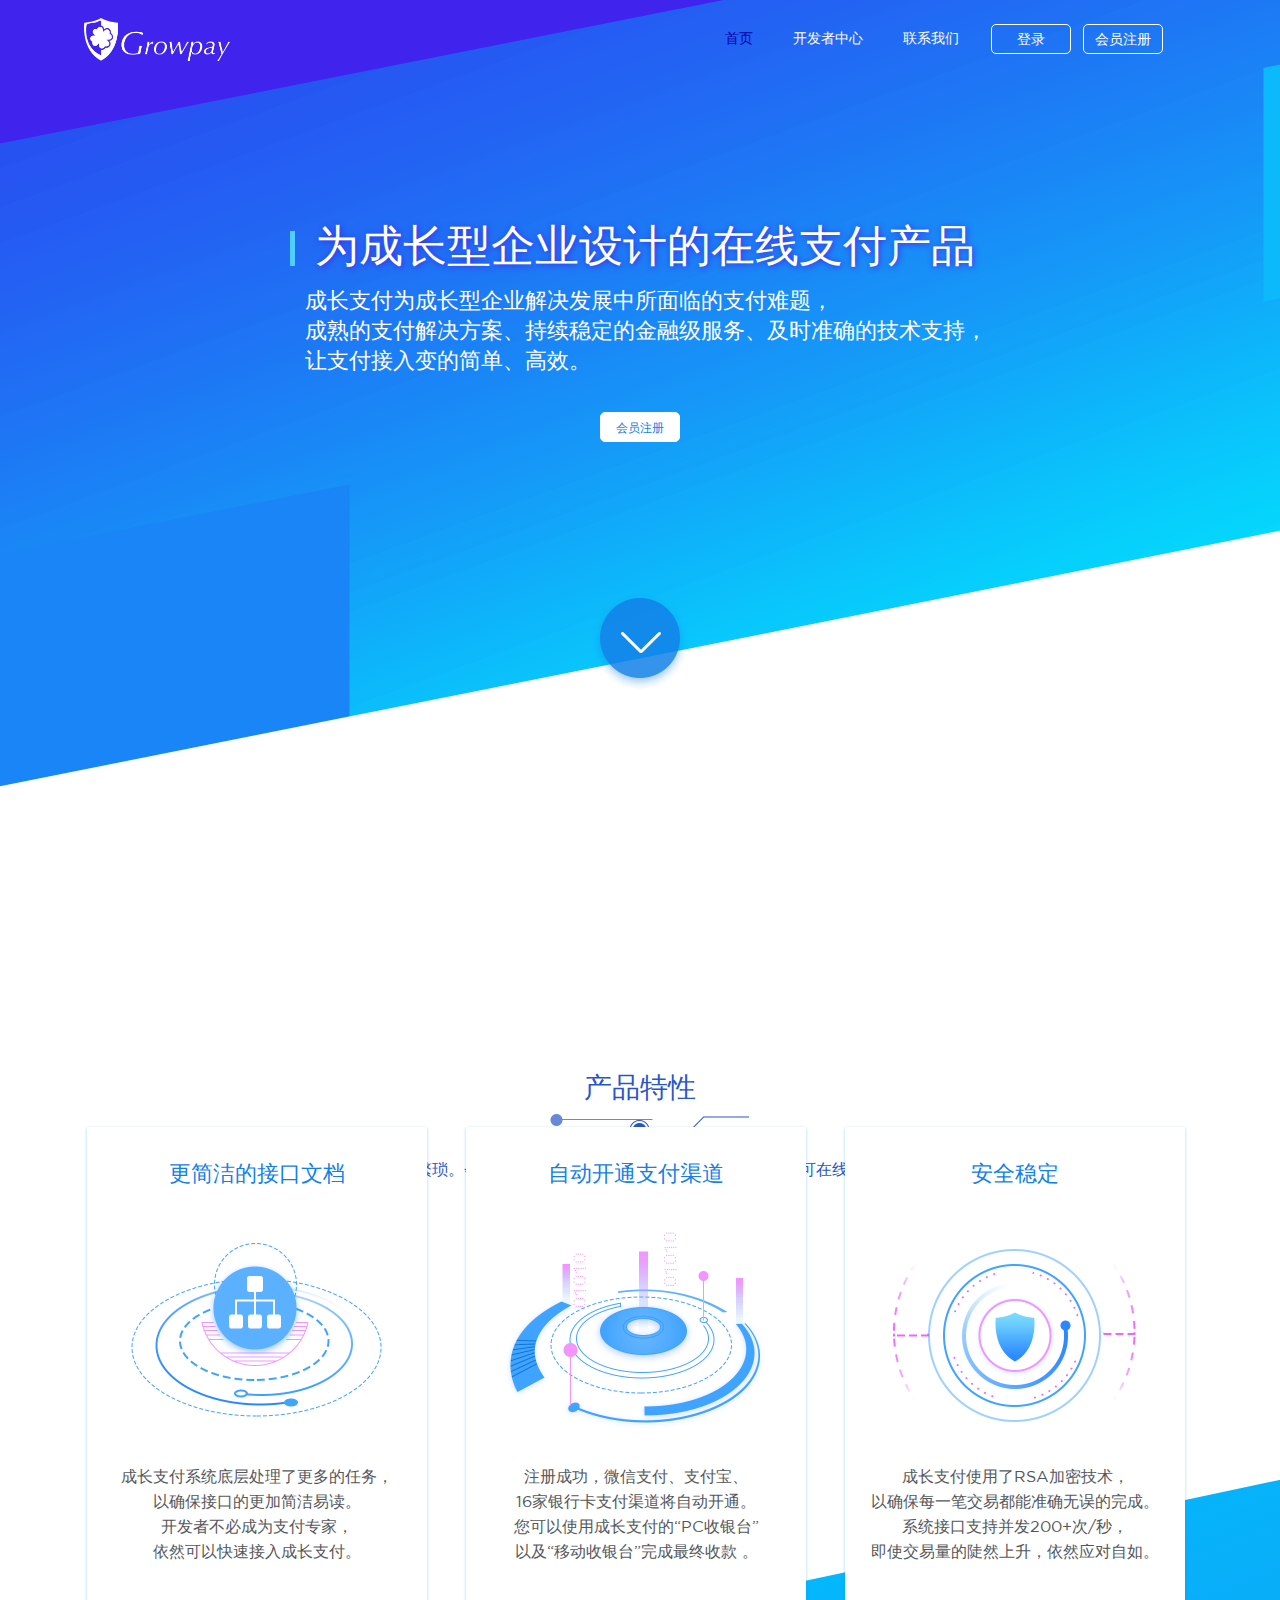
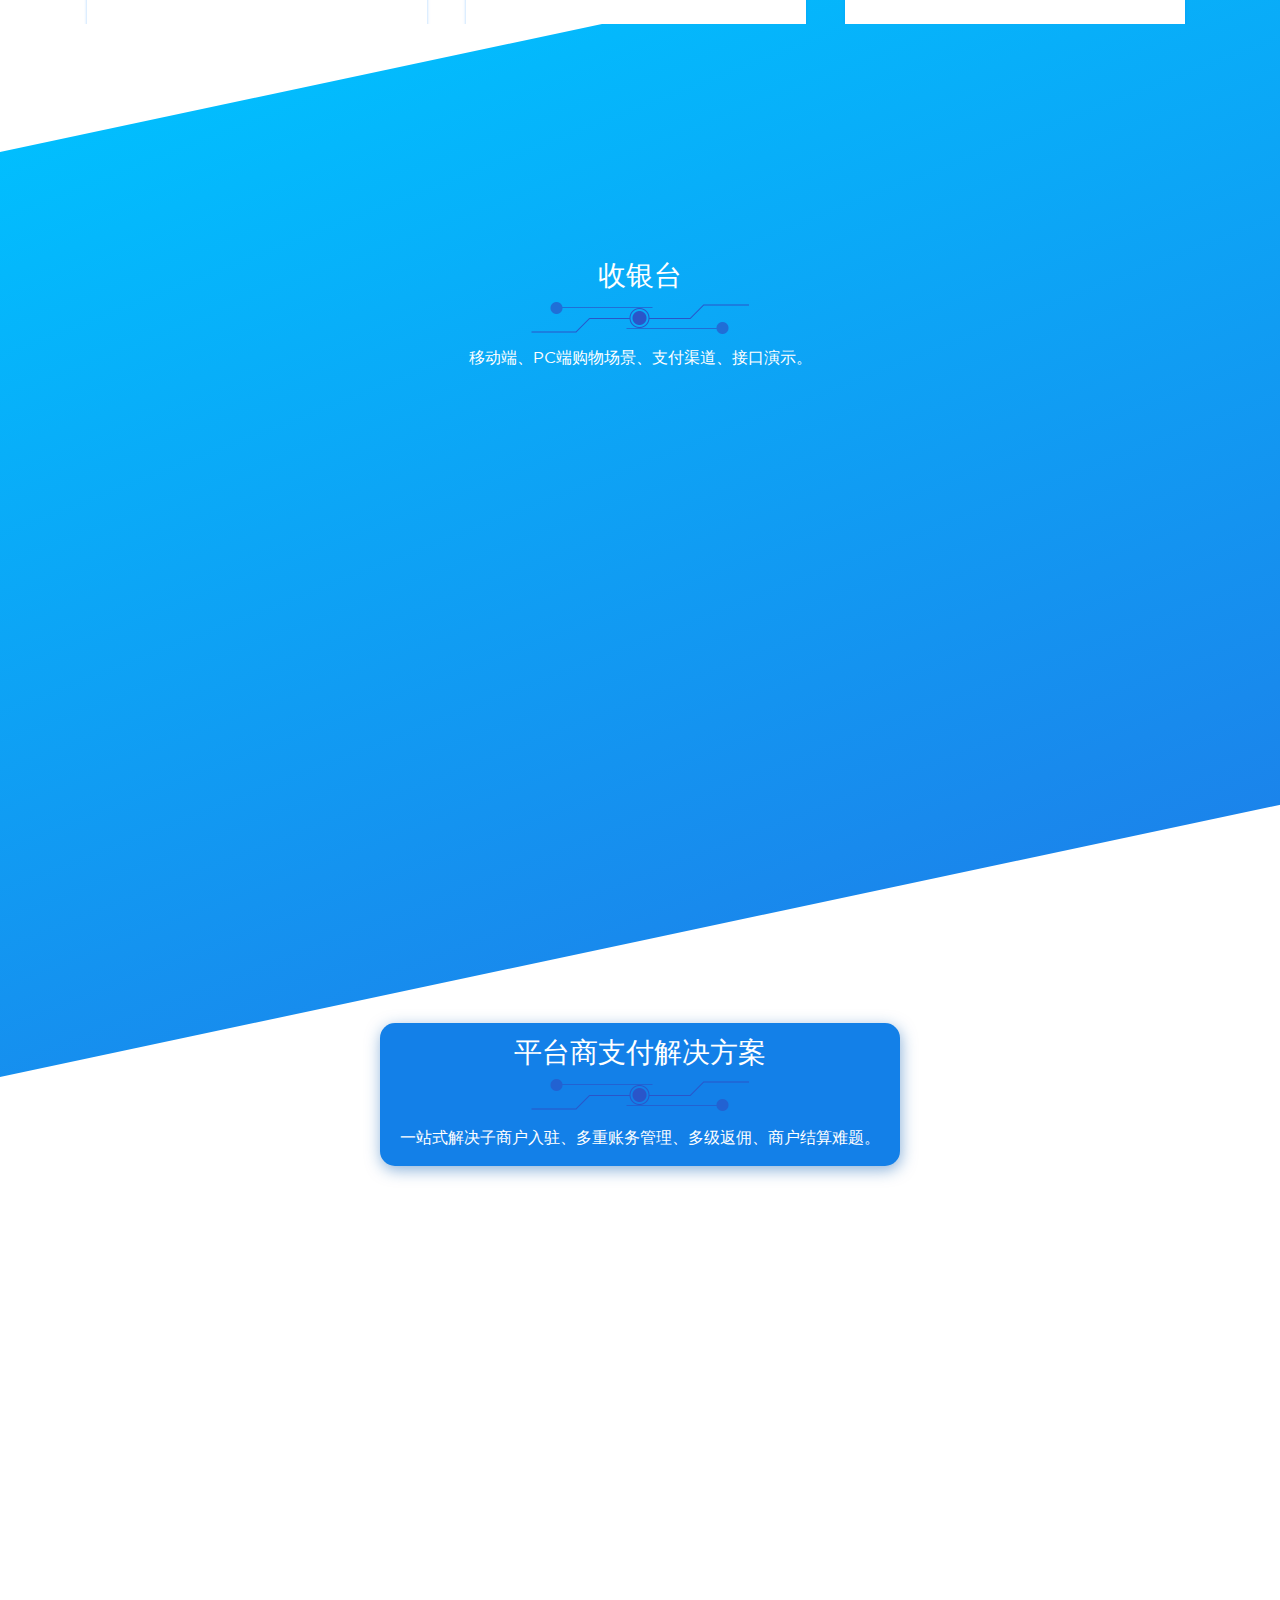
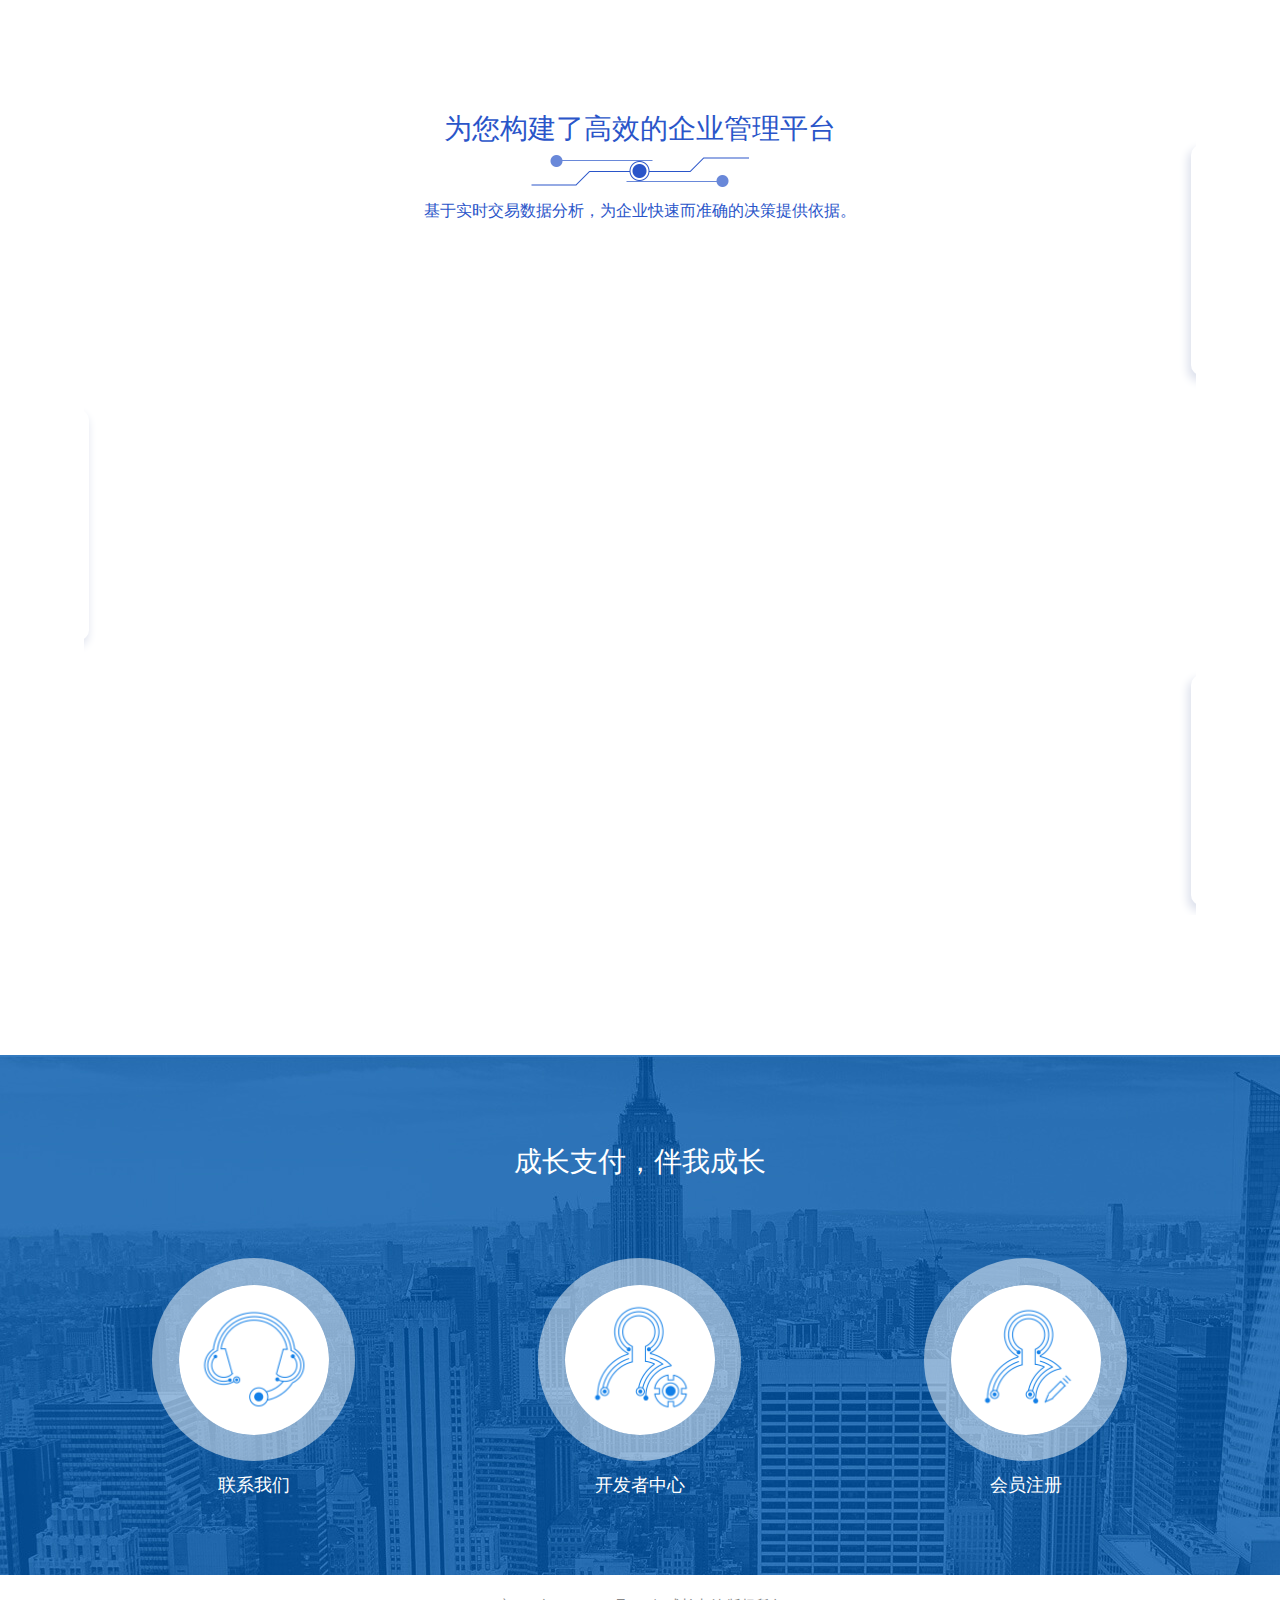
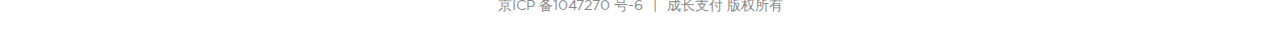
==== commit 07a8a516: "Merge pull request #21 from supermars01/dev" ====
--- a/前台页面/index.html
+++ b/前台页面/index.html
@@ -7,8 +7,47 @@
     <title>成长支付</title>
     <link rel="stylesheet" type="text/css" href="css/reset.css">
     <link rel="stylesheet" type="text/css" href="css/index.css">
-    <link rel="stylesheet" type="text/css" href="css/kissui.css">
-    <link rel="stylesheet" type="text/css" href="css/scrollanim.min.css">
+    <link rel="stylesheet" type="text/css" href="css/aos.css">
+    <style type="text/css">
+        [aos=fade-down] {
+            -webkit-transform:translate(0,-50px);
+            -ms-transform:translate(0,-50px);
+            transform:translate(0,-50px);
+            -webkit-transition-delay:1s;
+            -webkit-transition-duration:3s
+        }
+        [aos=fade-down].aos-animate {
+            -webkit-transform:translate(0,0);
+            -ms-transform:translate(0,0);
+            transform:translate(0,0)
+        }
+        [aos=fade-in] {
+            -webkit-transition-delay:1.5s;
+            -webkit-transition-duration:1s;
+            -webkit-transition-timing-function:ease;
+            opacity: 0;
+        }
+        [aos=fade-in].aos-animate {
+            opacity: 1;
+            -webkit-transform:translate(0,0);
+            -ms-transform:translate(0,0);
+            transform:translate(0,0)
+        }
+        [aos=fade-up] {
+            -webkit-transform:translate(0,60px);
+            -ms-transform:translate(0,60px);
+            transform:translate(0,60px);
+            -webkit-transition-delay:.8s;
+            -webkit-transition-duration:1s;
+            -webkit-transition-timing-function:ease-in-out;
+            opacity: 1!important;
+        }
+        [aos=fade-up].aos-animate {
+            -webkit-transform:translate(0,0);
+            -ms-transform:translate(0,0);
+            transform:translate(0,0);
+        }
+    </style>
 </head>
 
 <body>
@@ -26,19 +65,19 @@
                 <a href="register.html" class="btn">会员注册</a>
             </header>
             <div class="sec-head">
-                <h2 data-kui-anim="slideformRight">为成长型企业设计的在线支付产品</h2>
-                <h3 data-kui-anim="slideformTop">成长支付为成长型企业解决发展中所面临的支付难题，<br>成熟的支付解决方案、持续稳定的金融级服务、及时准确的技术支持，<br>让支付接入变的简单、高效。</h3>
-                <a data-kui-anim="fadeIn" href="register.html" class="btn1">会员注册</a>
+                <h2 aos="slide-left">为成长型企业设计的在线支付产品</h2>
+                <h3 aos="fade-down">成长支付为成长型企业解决发展中所面临的支付难题，<br>成熟的支付解决方案、持续稳定的金融级服务、及时准确的技术支持，<br>让支付接入变的简单、高效。</h3>
+                <a aos="fade-in" href="register.html" class="btn1">会员注册</a>
                 <div><span class="btn-arrow"></span></div>
             </div>
             <div class="sec-content">
-                <div class="sec-header" data-kui-anim="fadeInUp">
+                <div class="sec-header" aos="slide-up">
                     <h2 style="color:#2a55c9">产品特性</h2>
                     <div class="title-img"></div>
                     <p class="sec-pt">成长支付不再繁琐。会员注册成功即刻开通多种支付渠道，登录后台可在线快速调试接口。</p>
                 </div>
-                <ul class="sec-ul">
-                    <li data-kui-anim="slideInUp1">
+                <ul class="sec-ul" style="height:500px;" aos="fade-up">
+                    <li >
                         <h4>更简洁的接口文档</h4>
                         <div class="bg sec-pro" data-ibg-bg="img/jianjie.png"></div>
                         <p>成长支付系统底层处理了更多的任务，
@@ -46,35 +85,35 @@
                             <br>开发者不必成为支付专家，
                             <br> 依然可以快速接入成长支付。</p>
                     </li>
-                    <li data-kui-anim="slideInUp1">
+                    <li>
                         <h4>自动开通支付渠道</h4>
                         <div class="bg sec-pro" data-ibg-bg="img/dqudao.png"></div>
                         <p>注册成功，微信支付、支付宝、
                             <br>16家银行卡支付渠道将自动开通。
                             <br>您可以使用成长支付的“PC收银台”
-                            <br> 以及“移动收银台”完成最终</p>
+                            <br> 以及“移动收银台”完成最终收款 。</p>
                     </li>
-                    <li data-kui-anim="slideInUp1">
+                    <li >
                         <h4>安全稳定</h4>
                         <div class="bg sec-pro" data-ibg-bg="img/safe.png"></div>
                         <p>成长支付使用了RSA加密技术，
                             <br>以确保每一笔交易都能准确无误的完成。
                             <br>系统接口支持并发200+次/秒，
-                            <br> 即使交易量的陡然上升，</p>
+                            <br> 即使交易量的陡然上升，依然应对自如。</p>
                     </li>
                 </ul>
             </div>
-            <div class="sec-content wt" style="margin-top:30px">
-                <div class="sec-header" data-kui-anim="fadeInUp">
+            <div class="sec-content wt" style="margin-top:170px">
+                <div class="sec-header" aos="slide-up">
                     <h2 style="color:#fff">收银台</h2>
                     <div class="title-img"></div>
-                    <p class="sec-pt sec2">移动端、PC端购物场景、支付渠道、接口演示</p>
-                </div>
-                <div class="sec2-img" data-kui-anim="fadeInR">
+                    <p class="sec-pt sec2">移动端、PC端购物场景、支付渠道、接口演示。</p>
+                </div>
+                <div class="sec2-img">
                     <div>
-                        <img data-kui-anim="fadeInLeft1" style="float:left" src="img/computer.png" width="703">
-                        <img data-kui-anim="fadeInDown" src="img/phone.png" width="184" style="position:absolute;left:460px;top:213px">
-                        <div class="sec2-imgr">
+                        <img aos="fade-right" style="float:left" src="img/computer.png" width="703">
+                        <img aos="fade-down" src="img/phone.png" data-aos-delay="300" width="184" style="position:absolute;left:460px;top:213px;">
+                        <div class="sec2-imgr" aos="fade-left">
                             <ul class="rt">
                                 <li>从这一刻开始，
                                     <br>只有快捷、安全的收款体验。</li>
@@ -91,20 +130,20 @@
                     </div>
                 </div>
             </div>
-            <div class="sec-content wt" style="margin-top:55px;">
-                <div class="solve" data-kui-anim="fadeInUp">
+            <div class="sec-content wt" style="margin-top:65px;">
+                <div class="solve" aos="slide-up">
                     <h2>平台商支付解决方案</h2>
                     <div class="title-img"></div>
                     <p class="sec-pt">一站式解决子商户入驻、多重账务管理、多级返佣、商户结算难题。</p>
                 </div>
                 <div class="sec2-img" style="margin-top:0">
-                    <div class="sec3" data-kui-anim="fadeInLeft1">
+                    <div class="sec3" aos="fade-right">
                         <h2>轻松管理子商户</h2>
                         <img src="img/11.png" width="425">
                         <p>子商户快速入件，
                             <br>每一笔交易数据都清晰可查;</p>s
                     </div>
-                    <div class="sec3" data-kui-anim="fadeInRight2">
+                    <div class="sec3" aos="fade-left">
                         <h2>智能清结算系统，合法合规</h2>
                         <img src="img/12.png" width="425">
                         <p>全新设计的清结算系统，
@@ -115,14 +154,14 @@
                 </div>
             </div>
             <div class="sec-content lt">
-                <div data-kui-anim="fadeInUp">
+                <div aos="slide-up">
                     <h2 style="color:#2a55c9">为您构建了高效的企业管理平台</h2>
                     <div class="title-img"></div>
                     <p class="sec-pt">基于实时交易数据分析，为企业快速而准确的决策提供依据。</p>
                 </div>
                 <div class="sec2-img">
                     <ul class="sec-lt-ul">
-                        <li class="fr" data-kui-anim="fadeInRight2">
+                        <li class="fr" aos="slide-left" style="transition-duration: 1.8s;">
                             <div class="item">
                                 <div class="head-img"><img src="img/01.png" width="62"><span>开发者</span></div>
                                 <p>灵活的在线接口调试工具，</p>
@@ -133,17 +172,18 @@
                             </div>
                             <img class="pic" src="img/01.jpg" width="290">
                         </li>
-                        <li class="fl" data-kui-anim="fadeInLeft1">
+                        <li class="fl" aos="slide-right" style="transition-duration: 1.8s;">
                             <div class="item">
                                 <div class="head-img"><img src="img/02.png" width="62"><span>运营管理人员</span></div>
                                 <p>对于运营管理人员而言，</p>
                                 <p>掌握交易数据变化至关重要。</p>
-                                <p>成长支付提供按交易量、渠道、 时间段三种统计维度，</p>
-                                <p>您也可以查看每一笔交易</p>
+                                <p>成长支付提供按交易量、渠道、</p>
+                                <p>时间段三种统计维度，</p>
+                                <p>您也可以查看每一笔交易的详细信息。</p>
                             </div>
                             <img class="pic" src="img/02.jpg" width="290">
                         </li>
-                        <li class="fr" data-kui-anim="fadeInRight2">
+                        <li class="fr" aos="slide-left" style="transition-duration: 1.8s;">
                             <div class="item">
                                 <div class="head-img"><img src="img/03.png" width="62"><span>财务人员</span></div>
                                 <p>每一笔即时到帐的交易资金</p>
@@ -183,7 +223,7 @@
                             </a>
                         </li>
                     </ul>
-                    <p>京ICP 备1047270 号-6&nbsp;&nbsp;&nbsp;&nbsp;|&nbsp;&nbsp;&nbsp;&nbsp;成长支付 版权所有</p>
+                    <p class="horP">京ICP 备1047270 号-6<span class="horLine">|</span>成长支付 版权所有</p>
                 </div>
             </div>
         </div>
@@ -194,6 +234,7 @@
     <script type="text/javascript" src="js/jquery.min.js"></script>
     <script type="text/javascript" src="js/plugins/scrollanim/scrollanim.js"></script>
     <script type="text/javascript" src="js/jquery-bg/jquery-interactive_bg.js"></script>
+    <script type="text/javascript" src="js/aos.js"></script>
     <script type="text/javascript">
     $(window).scroll(function() {
         var sc = $(window).scrollTop();
@@ -209,6 +250,10 @@
         }, 300);
     });
     $(".bg").interactive_bg();
+        AOS.init({
+            duration: 1000,
+            once:true
+        });
     </script>
 </body>
 
--- a/前台页面/css/index.css
+++ b/前台页面/css/index.css
@@ -1 +1 @@
-*{box-sizing:border-box}html,body{width:100%;overflow-x:hidden;font-family:'GothamBook'!important}@font-face{font-family:'GothamBook';src:url('../fonts/Gotham-Book.eot');src:url('../fonts/Gotham-Book.woff') format('woff'),url('../fonts/Gotham-Book.ttf') format('truetype');font-style:normal;font-weight:200}.wrap{width:1920px;position:absolute;left:50%;margin-left:-960px}.header-bg{width:1920px;height:923px;position:absolute;left:0;top:0;background:url(../img/header-bg.png) no-repeat;background-size:100%}.content{width:1112px;position:absolute;left:50%;margin-left:-556px;z-index:500;text-align:center}header{height:43px;margin:18px 0;text-align:center}header img{height:43px;float:left}header ul{line-height:43px;margin-left:475px;float:left}.nav li{float:left;padding:0 20px}.nav li a{color:#fff;font-size:14px}.nav li a:hover{color:#0800ac;text-decoration:none}.nav li a.nav-active{color:#0800ac}a.btn{display:inline-block;width:80px;height:30px;line-height:30px;font-size:14px;margin:6px 12px;text-align:center;float:left;border:1px solid #fff;border-radius:5px;background-color:inherit;color:#fff;cursor:pointer}a.btn:last-child{margin-left:0}a.btn:hover{background-color:#fff;color:#000;text-decoration:none}a.btn1{display:inline-block;float:inherit;width:80px;height:30px;line-height:30px;margin:36px 6px 6px;text-align:center;border:1px solid #fff;border-radius:5px;background-color:#fff;color:#1380e8;cursor:auto!import}a.btn1:hover{text-decoration:none;color:#000;cursor:pointer}a.btn-active{background-color:#fff;color:#000}#stripes{position:absolute;width:100%;height:927px;overflow:hidden;-webkit-transform:skewY(-12deg);transform:skewY(-12deg);-webkit-transform-origin:0;transform-origin:0;background:-webkit-linear-gradient(300deg,#255af2 0%,#04dcfe 100%);background:linear-gradient(150deg,#255af2 0%,#04dcfe 100%)}#stripes2{position:absolute;left:0;top:1820px;width:100%;height:925px;overflow:hidden;-webkit-transform:skewY(-12deg);transform:skewY(-12deg);-webkit-transform-origin:0;transform-origin:0;background:-webkit-linear-gradient(300deg,#00c1ff 0%,#1c81ea 100%);background:linear-gradient(170deg,#00c1ff 0%,#1c81ea 100%)}.sec-head{width:660px;margin:0 auto}.sec-head .btn{float:inherit;margin-top:36px}.sec-head h2{font-family:'GothamBook'!important;margin:170px auto 20px;text-shadow:1px 1px 6px #4023ed;text-indent:5px;line-height:35px;font-size:44px;color:#fff;border-left:5px solid #50cfff}.sec-head h3{line-height:30px;font-size:22px;margin-left:15px;color:#fff;text-align:left}.btn-arrow{display:inline-block;width:98px;height:98px;margin-top:145px;background:url(../img/btn-arrow.png)}.sec-content{margin-top:185px;color:#2a55c9}.wt{color:#fff}.sec-content h2{font-size:28px;line-height:50px;margin-bottom:0}.sec-content .title-img{width:220px;height:32px;margin:0 auto;background:url(../img/è£…é¥°1.png);background-size:220px 32px;background-repeat:no-repeat}.sec-content p.sec-pt{font-size:16px;padding:12px 0 65px}.sec-content p.sec2{padding-bottom:0}ul.sec-ul{width:100%;height:auto;overflow:hidden;margin:0 auto;padding-bottom:100px}ul.sec-ul li{opacity:0;box-shadow:0px 1px 3px rgba(0,131,255,0.35);background-color:#fff;float:left;margin:3px 36px 3px 3px;width:340px;padding:35px 0;height:500px;font-size:12px;line-height:25px;color:#000;text-align:center}ul.sec-ul li:last-child{margin-right:0}.sec-pro{width:340px;height:255px;margin-top:43px;padding:0 35px}.ibg-bg{width:270px!important;height:200px!important}ul.sec-ul li h4{font-size:22px;color:#1380e8}ul.sec-ul li p{font-size:16px;line-height:25px;color:#55585b;margin:-20px 24px 60px}.sec3 h2{font-size:20px;position:absolute;left:162px;top:7px;color:#fff}.sec2-img{height:auto;overflow:hidden;text-align:left;position:relative;margin-top:-60px}.sec2-img img{float:left}.sec2-imgr{width:400px;float:right;margin-top:120px}.rt{position:relative;padding-left:35px}.rt::before{content:"";display:inline-block;width:22px;height:110px;position:absolute;left:0;top:5px;background-image:url(../img/syt.png)}.rt li{line-height:30px;font-size:20px;color:#fff;margin-bottom:30px}.rb{height:auto;overflow:hidden}.rb li{width:70px;height:70px;float:left;background-image:url(../img/icon.png);background-size:100%;margin:0 23px}.rb li:nth-child(1){background-position:0 0}.rb li:nth-child(2){background-position:0 -70px}.rb li:nth-child(3){background-position:0 -140px}.rb li.txt{width:100%;line-height:50px;color:#fff;font-size:16px;background:none;margin:0}.solve{width:520px;height:auto;overflow:hidden;display:inline-block;background-color:#1380e8;border-radius:15px;box-shadow:1px 4px 15px rgba(24,101,181,0.5)}.solve h2{color:#fff;margin-bottom:0}.sec-content .solve p.sec-pt{padding:0;line-height:55px;margin:0}.sec2-img div.sec3{position:relative;width:425px;height:230px;margin:114px 65px 0;float:left}.sec2-img div.sec3 img{float:none}.sec2-img div.sec3 p{width:210px;line-height:30px;position:absolute;left:170px;top:95px;color:#55585b;font-size:16px}.lt{margin:150px 0 140px}.sec-lt-ul{height:auto;overflow:hidden;padding:5px}.sec-lt-ul li{width:660px;height:230px;overflow:hidden;border-radius:10px;box-shadow:-2px 5px 10px 1px #dce0ec;margin-top:35px}.head-img{width:100%;height:auto;overflow:hidden;position:relative;padding-bottom:15px}.head-img span{position:absolute;left:43px;top:36px;font-size:22px;color:#000}.item{padding-left:32px;float:left}.item p{font-size:16px;color:#238df1;line-height:24px;margin-bottom:0}.fl .item{float:right;margin:15px 23px 0 0;width:340px}.fr .item{float:left;margin-top:15px}.sec2-img .fl .pic{float:left}.sec2-img .fr .pic{float:right}.footer{width:1920px;height:520px;background:url(../img/bg.jpg);position:absolute;left:50%;margin-left:-960px}.footer-ct{width:1112px;height:auto;overflow:hidden;padding:13px 68px 0;text-align:center;position:absolute;left:50%;margin-left:-556px}.footer-ct h2{font-size:28px;color:#fff;line-height:190px}.ft-ul{height:auto;overflow:hidden}.ft-ul li{width:203px;height:253px;float:left;margin-right:183px}.ft-ul li .box{position:relative;width:203px;height:203px;border-radius:50%;background-color:rgba(255,255,255,0.5)}.ft-ul li:last-child{margin:0}.ft-ul li p{font-size:18px;color:#fff;line-height:50px}.ft-ul li a:hover{text-decoration:none}.circle{width:150px;height:150px;border-radius:50%;text-align:center;position:absolute;left:50%;top:50%;transform:translate3d(-50%,-50%,0) scale(1);background-color:#fff}.ft-ul li .circle{transform:translate3d(-50%,-50%,0) scale(1);transition:all .3s ease-in-out}.ft-ul li:nth-child(1) .circle{background:url(../img/lxwm.png) no-repeat;background-size:150px 150px}.ft-ul li:nth-child(2) .circle{background:url(../img/develop.png) no-repeat;background-size:150px 150px}.ft-ul li:nth-child(3) .circle{background:url(../img/register.png) no-repeat;background-size:150px 150px}.ft-ul li:hover .circle{transform:translate3d(-50%,-50%,0) scale(1.35)}// @keyframes scale //{// 0%{transform:translate3d(-50%,-50%,0) scale(1);opacity:1}// 90%{transform:translate3d(-50%,-50%,0) scale(1.35);opacity:.5}// 100%{transform:translate3d(-50%,-50%,0) scale(1);opacity:1}//}#goTop{position:fixed;right:0;bottom:100px;z-index:5000;display:none;width:50px;height:50px;background:url(../img/arrow.png) no-repeat 0 0;background-size:100%;border-radius:6px;cursor:pointer}#goTop:hover{box-shadow:0px 0px 8px 2px rgba(94,140,183,0.4)}.ba{line-height:50px;font-size:14px;color:#888;margin-bottom:10px}.ba span{margin:0 12px}+*{box-sizing:border-box}html,body{width:100%;overflow-x:hidden;font-family: FZLanTingHei-L-GBK, GothamBook, helvetica, arial, "Microsoft Yahei", 微软雅黑, sans-serif;}@font-face{font-family:'GothamBook';src:url('../fonts/Gotham-Book.eot');src:url('../fonts/Gotham-Book.woff') format('woff'),url('../fonts/Gotham-Book.ttf') format('truetype');font-style:normal;font-weight:200}.wrap{width:1920px;position:absolute;left:50%;margin-left:-960px}.header-bg{width:1920px;height:923px;position:absolute;left:0;top:0;background:url(../img/header-bg.png) no-repeat;background-size:100%}.content{width:1112px;position:absolute;left:50%;margin-left:-556px;z-index:500;text-align:center}header{height:43px;margin:18px 0;text-align:center}header img{height:43px;float:left}header ul{line-height:43px;margin-left:475px;float:left}.nav li{float:left;padding:0 20px}.nav li a{color:#fff;font-size:14px}.nav li a:hover{color:#0800ac;text-decoration:none}.nav li a.nav-active{color:#0800ac}a.btn{display:inline-block;width:80px;height:30px;line-height:30px;font-size:14px;margin:6px 12px;text-align:center;float:left;border:1px solid #fff;border-radius:5px;background-color:inherit;color:#fff;cursor:pointer}a.btn:last-child{margin-left:0}a.btn:hover{background-color:#fff;color:#000;text-decoration:none}a.btn1{display:inline-block;float:inherit;width:80px;height:30px;line-height:30px;margin:36px 6px 6px;text-align:center;border:1px solid #fff;border-radius:5px;background-color:#fff;color:#1380e8;cursor:auto!import}a.btn1:hover{text-decoration:none;color:#000;cursor:pointer}a.btn-active{background-color:#fff;color:#000}#stripes{position:absolute;width:100%;height:927px;overflow:hidden;-webkit-transform:skewY(-12deg);transform:skewY(-12deg);-webkit-transform-origin:0;transform-origin:0;background:-webkit-linear-gradient(300deg,#255af2 0%,#04dcfe 100%);background:linear-gradient(150deg,#255af2 0%,#04dcfe 100%)}#stripes2{position:absolute;left:0;top:1820px;width:100%;height:925px;overflow:hidden;-webkit-transform:skewY(-12deg);transform:skewY(-12deg);-webkit-transform-origin:0;transform-origin:0;background:-webkit-linear-gradient(300deg,#00c1ff 0%,#1c81ea 100%);background:linear-gradient(170deg,#00c1ff 0%,#1c81ea 100%)}.sec-head{width:700px;margin:0 auto}.sec-head .btn{float:inherit;margin-top:36px}.sec-head h2{font-family:'GothamBook'!important;margin:170px auto 20px;text-shadow:1px 1px 6px #4023ed;text-indent:5px;line-height:35px;font-size:44px;color:#fff;border-left:5px solid #50cfff}.sec-head h3{line-height:30px;font-size:22px;margin-left:15px;color:#fff;text-align:left}.btn-arrow{display:inline-block;width:98px;height:98px;margin-top:145px;background:url(../img/btn-arrow.png)}.sec-content{margin-top:185px;color:#2a55c9}.wt{color:#fff}.sec-content h2{font-size:28px;line-height:50px;margin-bottom:0}.sec-content .title-img{width:220px;height:32px;margin:0 auto;background:url(../img/1.png);background-size:220px 32px;background-repeat:no-repeat}.sec-content p.sec-pt{font-size:16px;padding:12px 0 65px}.sec-content p.sec2{padding-bottom:0}ul.sec-ul{width:100%;height:auto;overflow:hidden;margin:0 auto;padding-bottom:100px}ul.sec-ul li{box-shadow:0px 1px 3px rgba(0,131,255,0.35);background-color:#fff;float:left;margin:3px 36px 3px 3px;width:340px;padding:35px 0;height:500px;font-size:12px;line-height:25px;color:#000;text-align:center}ul.sec-ul li:last-child{margin-right:0}.sec-pro{width:340px;height:255px;margin-top:43px;padding:0 35px}.ibg-bg{width:270px!important;height:200px!important}ul.sec-ul li h4{font-size:22px;color:#1380e8}ul.sec-ul li p{font-size:16px;line-height:25px;color:#55585b;margin:-20px 24px 60px}.sec3 h2{font-size:20px;position:absolute;left:162px;top:7px;color:#fff}.sec2-img{height:auto;overflow:hidden;text-align:left;position:relative;}.sec2-img img{float:left}.sec2-imgr{width:400px;float:right;margin-top:120px}.rt{position:relative;padding-left:35px}.rt::before{content:"";display:inline-block;width:22px;height:110px;position:absolute;left:0;top:5px;background-image:url(../img/syt.png)}.rt li{line-height:30px;font-size:20px;color:#fff;margin-bottom:30px}.rb{height:auto;overflow:hidden}.rb li{width:70px;height:70px;float:left;background-image:url(../img/icon.png);background-size:100%;margin:0 23px}.rb li:nth-child(1){background-position:0 0}.rb li:nth-child(2){background-position:0 -70px}.rb li:nth-child(3){background-position:0 -140px}.rb li.txt{width:100%;line-height:50px;color:#fff;font-size:16px;background:none;margin:0}.solve{width:520px;height:auto;overflow:hidden;display:inline-block;padding-top:6px;background-color:#1380e8;border-radius:15px;box-shadow:1px 4px 15px rgba(24,101,181,0.5)}.solve h2{color:#fff;margin-bottom:0}.sec-content .solve p.sec-pt{padding:0;line-height:55px;margin:0}.sec2-img div.sec3{position:relative;width:425px;height:230px;margin:114px 65px 0;float:left}.sec2-img div.sec3 img{float:none}.sec2-img div.sec3 p{width:210px;line-height:30px;position:absolute;left:170px;top:95px;color:#55585b;font-size:16px}.lt{margin:150px 0 140px}.sec-lt-ul{height:810px;overflow:hidden;padding:5px}.sec-lt-ul li{width:660px;height:230px;overflow:hidden;border-radius:10px;box-shadow:-2px 5px 10px 1px #dce0ec;margin-top:35px}.head-img{width:100%;height:auto;overflow:hidden;position:relative;padding-bottom:15px}.head-img span{position:absolute;left:43px;top:36px;font-size:22px;color:#000}.item{padding-left:32px;float:left}.item p{font-size:16px;color:#238df1;line-height:24px;margin-bottom:0}.fl .item{float:right;margin:15px 23px 0 0;width:340px}.fr .item{float:left;margin-top:15px}.sec2-img .fl .pic{float:left}.sec2-img .fr .pic{float:right}.footer{width:1920px;height:520px;background:url(../img/bg.jpg);position:absolute;left:50%;margin-left:-960px}.footer-ct{width:1112px;height:auto;overflow:hidden;padding:13px 68px 0;text-align:center;position:absolute;left:50%;margin-left:-556px}.footer-ct h2{font-size:28px;color:#fff;line-height:190px}.ft-ul{height:auto;overflow:hidden}.ft-ul li{width:203px;height:253px;float:left;margin-right:183px}.ft-ul li .box{position:relative;width:203px;height:203px;border-radius:50%;background-color:rgba(255,255,255,0.5)}.ft-ul li:last-child{margin:0}.ft-ul li p{font-size:18px;color:#fff;line-height:50px}.ft-ul li a:hover{text-decoration:none}.circle{width:150px;height:150px;border-radius:50%;text-align:center;position:absolute;left:50%;top:50%;transform:translate3d(-50%,-50%,0) scale(1);background-color:#fff}.ft-ul li .circle{transform:translate3d(-50%,-50%,0) scale(1);transition:all .3s ease-in-out}.ft-ul li:nth-child(1) .circle{background:url(../img/lxwm.png) no-repeat;background-size:150px 150px}.ft-ul li:nth-child(2) .circle{background:url(../img/develop.png) no-repeat;background-size:150px 150px}.ft-ul li:nth-child(3) .circle{background:url(../img/register.png) no-repeat;background-size:150px 150px}.ft-ul li:hover .circle{transform:translate3d(-50%,-50%,0) scale(1.35)}.horLine{padding:0 10px;}.horP{font-size:14px;color:#888;margin:85px 0 30px}// @keyframes scale //{// 0%{transform:translate3d(-50%,-50%,0) scale(1);opacity:1}// 90%{transform:translate3d(-50%,-50%,0) scale(1.35);opacity:.5}// 100%{transform:translate3d(-50%,-50%,0) scale(1);opacity:1}//}#goTop{position:fixed;right:0;bottom:100px;z-index:5000;display:none;width:50px;height:50px;background:url(../img/arrow.png) no-repeat 0 0;background-size:100%;cursor:pointer}#goTop:hover{box-shadow:0px 0px 8px 2px rgba(94,140,183,0.4)}.ba{line-height:50px;font-size:14px;color:#888;margin-bottom:10px}.ba span{margin:0 12px}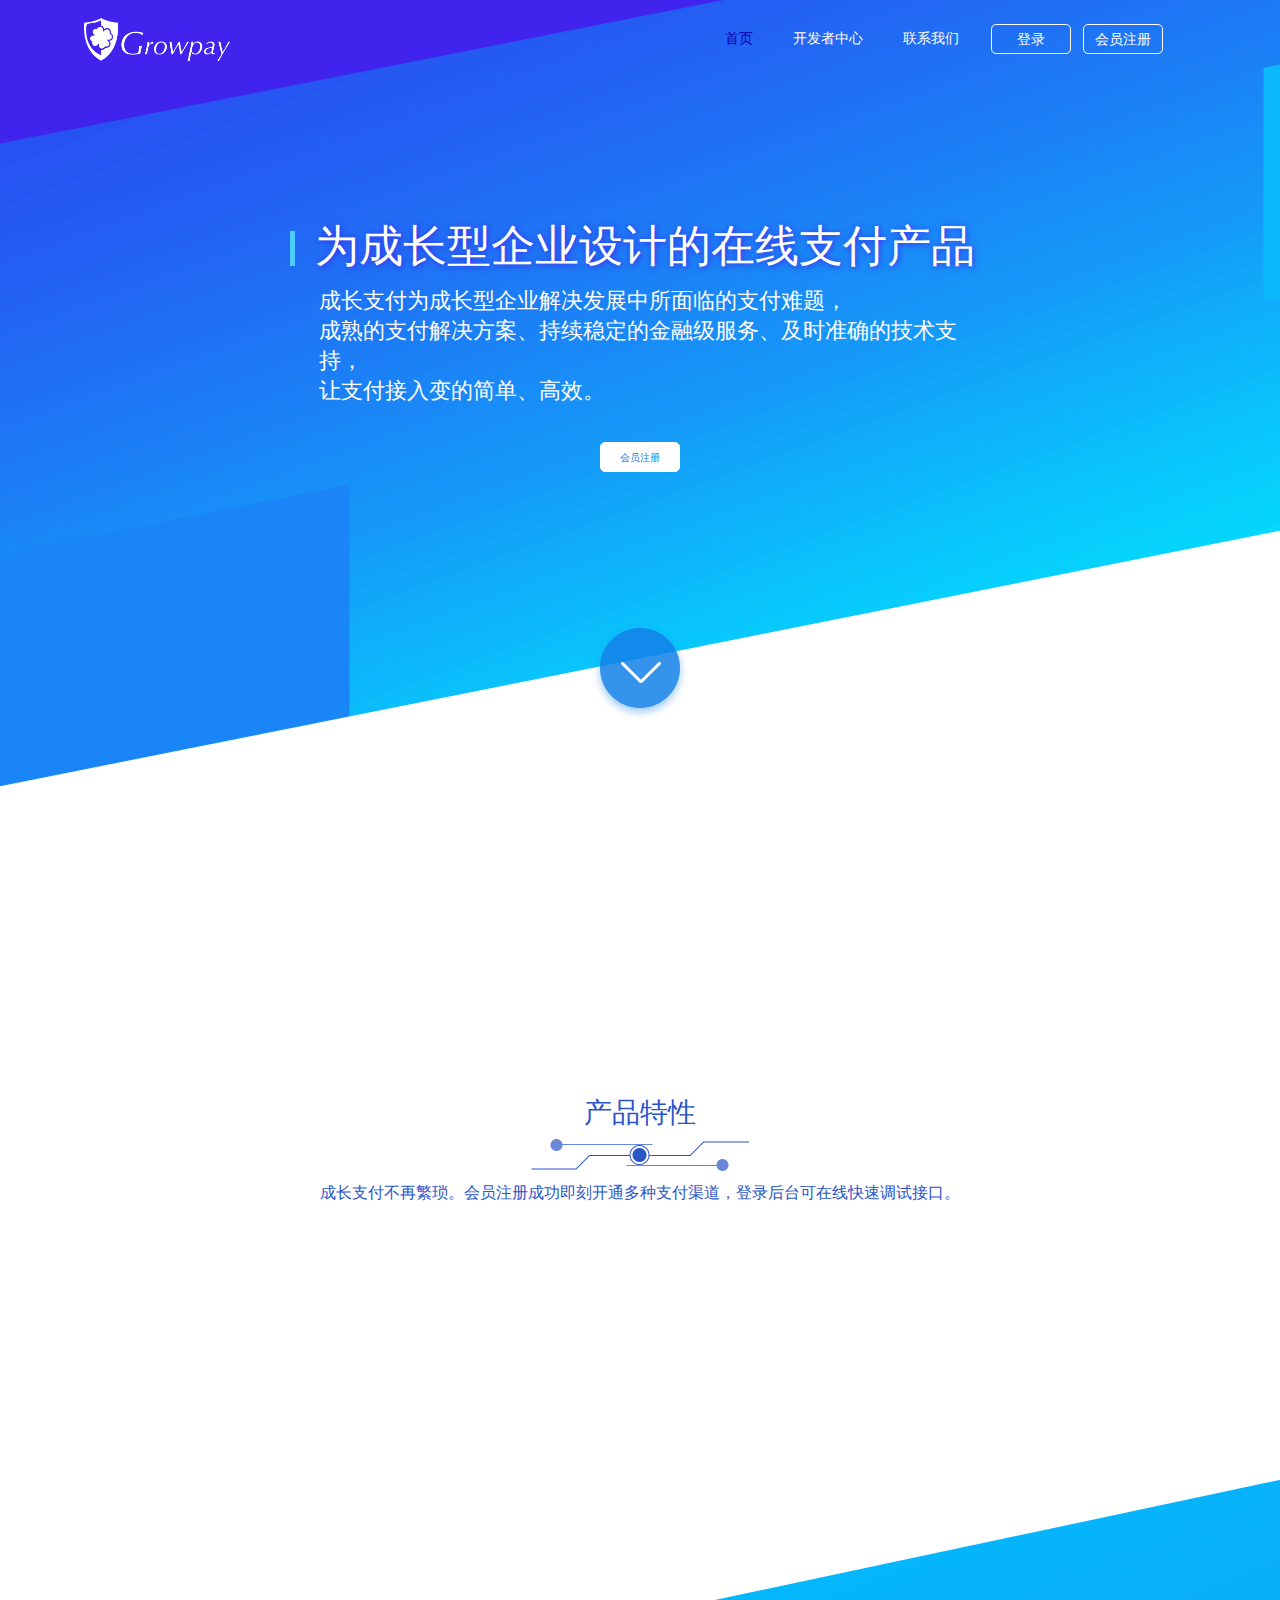
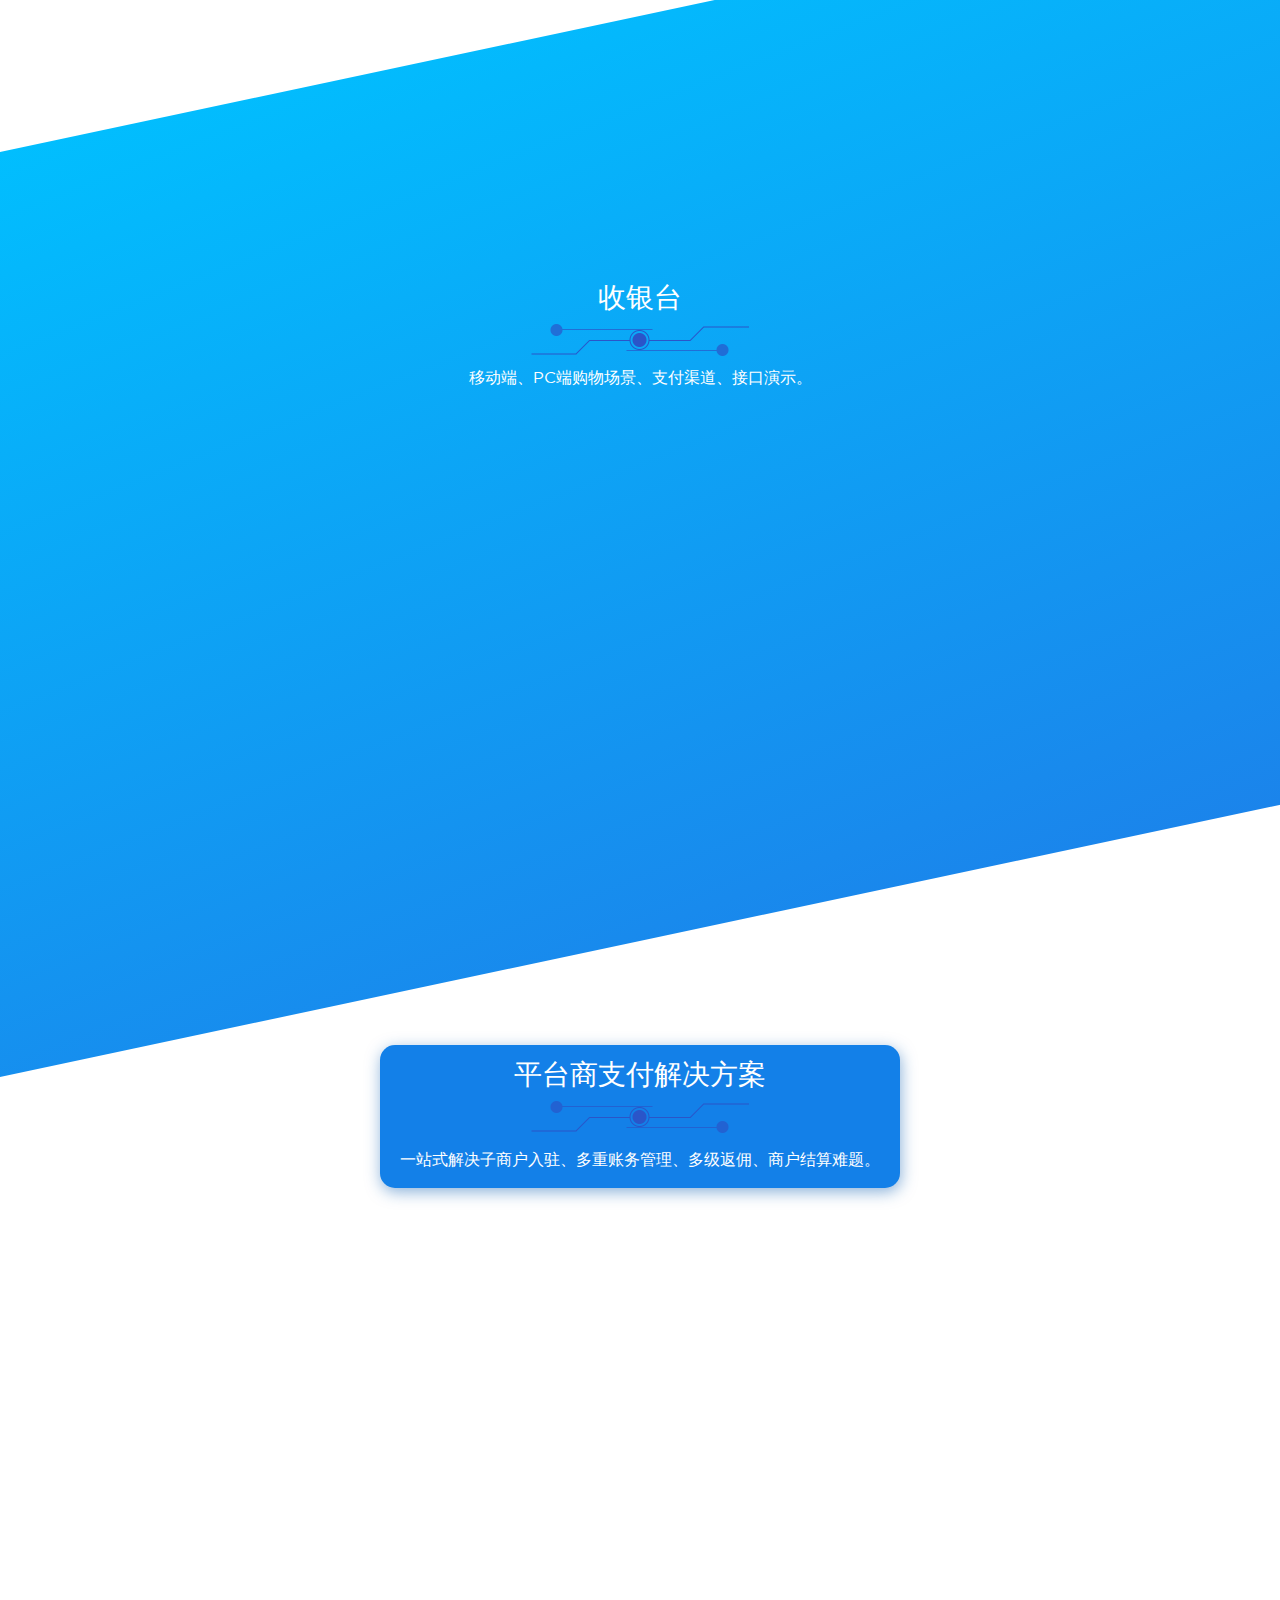
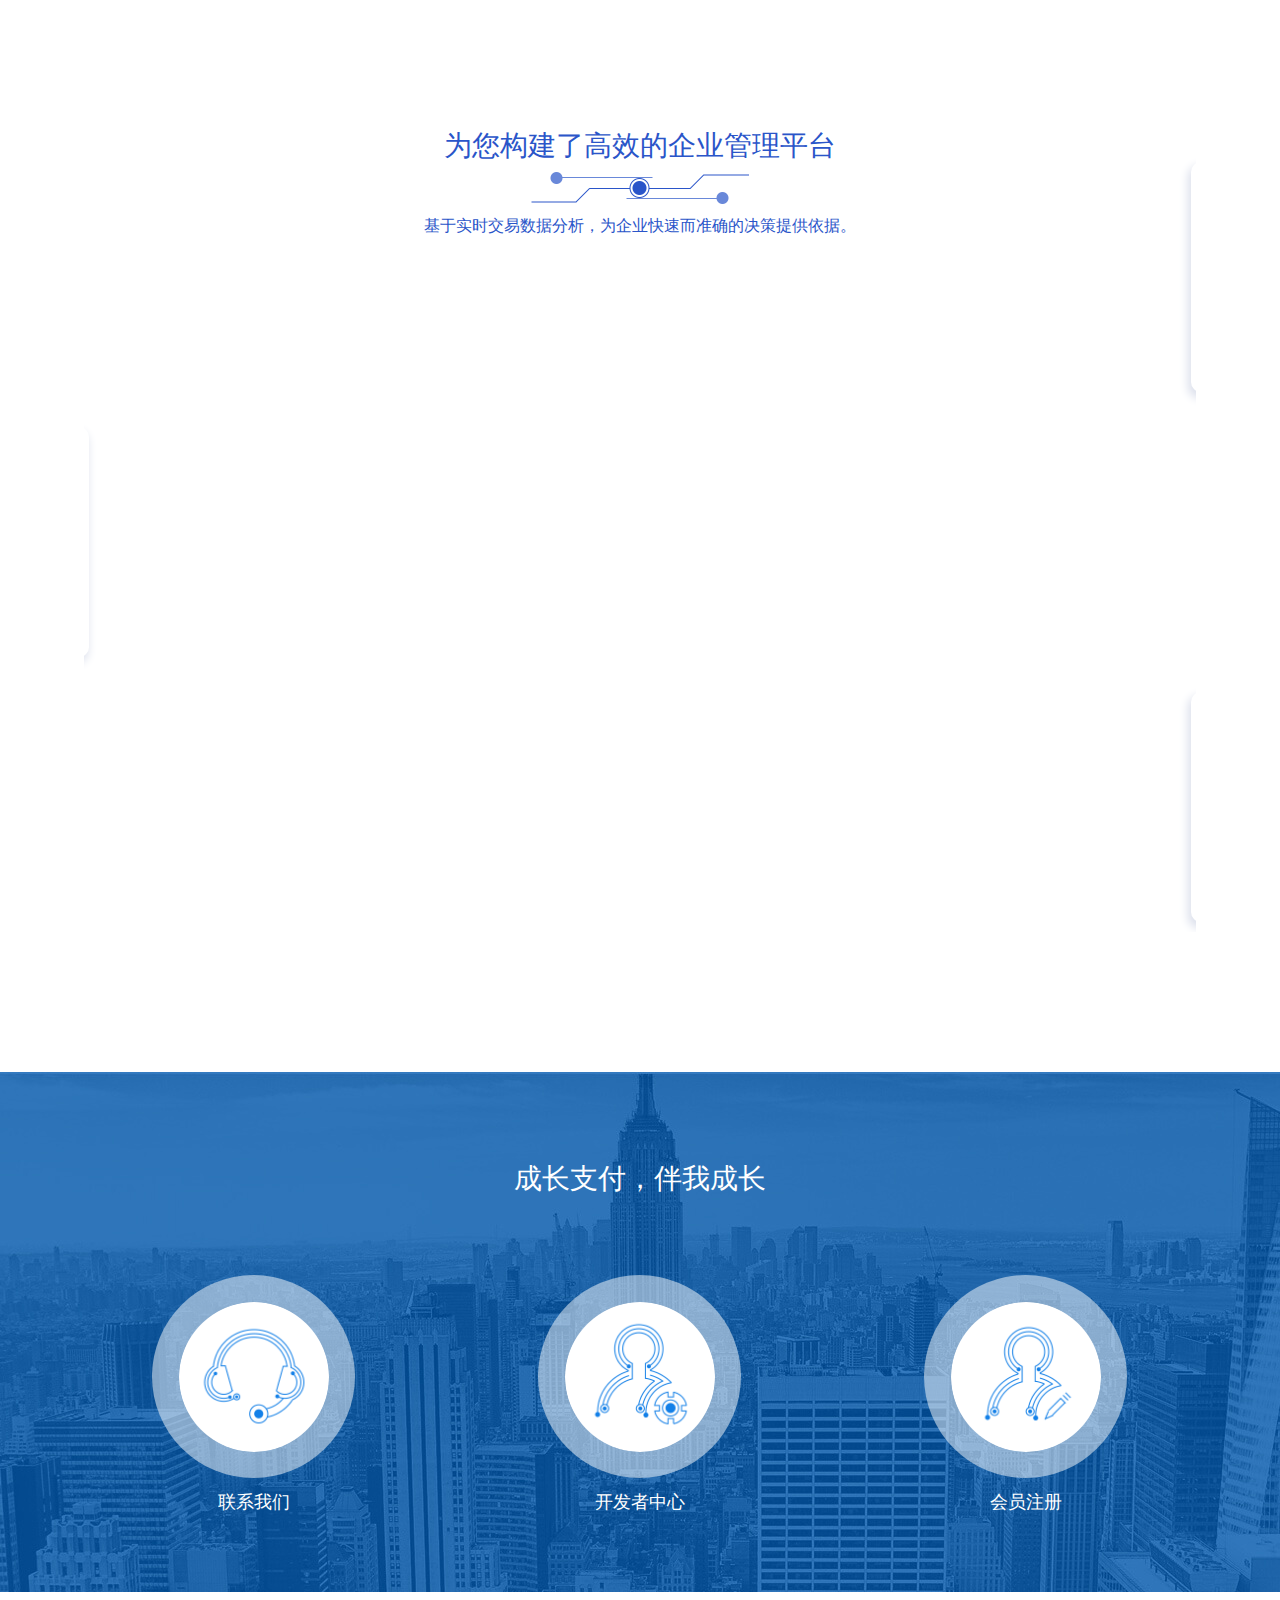
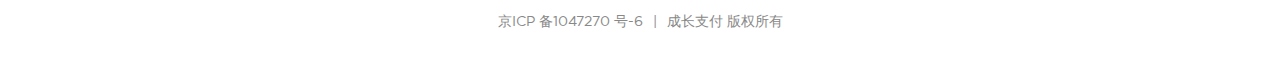
==== commit 75e7d5f1: "首页修改" ====
--- a/前台页面/index.html
+++ b/前台页面/index.html
@@ -21,7 +21,7 @@
             -ms-transform:translate(0,0);
             transform:translate(0,0)
         }
-        [aos=fade-in] {
+        [aos=fade-in].aos-animate {
             -webkit-transition-delay:1.5s;
             -webkit-transition-duration:1s;
             -webkit-transition-timing-function:ease;
@@ -33,19 +33,16 @@
             -ms-transform:translate(0,0);
             transform:translate(0,0)
         }
-        [aos=fade-up] {
-            -webkit-transform:translate(0,60px);
-            -ms-transform:translate(0,60px);
-            transform:translate(0,60px);
-            -webkit-transition-delay:.8s;
-            -webkit-transition-duration:1s;
-            -webkit-transition-timing-function:ease-in-out;
-            opacity: 1!important;
-        }
         [aos=fade-up].aos-animate {
             -webkit-transform:translate(0,0);
             -ms-transform:translate(0,0);
             transform:translate(0,0);
+        }
+/*        a.btn1{
+            -webkit-transition:none;
+        }*/
+        a.btn1:hover{
+            -webkit-transition:none;
         }
     </style>
 </head>
@@ -67,7 +64,10 @@
             <div class="sec-head">
                 <h2 aos="slide-left">为成长型企业设计的在线支付产品</h2>
                 <h3 aos="fade-down">成长支付为成长型企业解决发展中所面临的支付难题，<br>成熟的支付解决方案、持续稳定的金融级服务、及时准确的技术支持，<br>让支付接入变的简单、高效。</h3>
-                <a aos="fade-in" href="register.html" class="btn1">会员注册</a>
+                <div aos="fade-in">
+                    <a href="register.html" class="btn1">会员注册</a>
+                </div>
+                
                 <div><span class="btn-arrow"></span></div>
             </div>
             <div class="sec-content">
--- a/前台页面/css/index.css
+++ b/前台页面/css/index.css
@@ -1 +1 @@
-*{box-sizing:border-box}html,body{width:100%;overflow-x:hidden;font-family: FZLanTingHei-L-GBK, GothamBook, helvetica, arial, "Microsoft Yahei", 微软雅黑, sans-serif;}@font-face{font-family:'GothamBook';src:url('../fonts/Gotham-Book.eot');src:url('../fonts/Gotham-Book.woff') format('woff'),url('../fonts/Gotham-Book.ttf') format('truetype');font-style:normal;font-weight:200}.wrap{width:1920px;position:absolute;left:50%;margin-left:-960px}.header-bg{width:1920px;height:923px;position:absolute;left:0;top:0;background:url(../img/header-bg.png) no-repeat;background-size:100%}.content{width:1112px;position:absolute;left:50%;margin-left:-556px;z-index:500;text-align:center}header{height:43px;margin:18px 0;text-align:center}header img{height:43px;float:left}header ul{line-height:43px;margin-left:475px;float:left}.nav li{float:left;padding:0 20px}.nav li a{color:#fff;font-size:14px}.nav li a:hover{color:#0800ac;text-decoration:none}.nav li a.nav-active{color:#0800ac}a.btn{display:inline-block;width:80px;height:30px;line-height:30px;font-size:14px;margin:6px 12px;text-align:center;float:left;border:1px solid #fff;border-radius:5px;background-color:inherit;color:#fff;cursor:pointer}a.btn:last-child{margin-left:0}a.btn:hover{background-color:#fff;color:#000;text-decoration:none}a.btn1{display:inline-block;float:inherit;width:80px;height:30px;line-height:30px;margin:36px 6px 6px;text-align:center;border:1px solid #fff;border-radius:5px;background-color:#fff;color:#1380e8;cursor:auto!import}a.btn1:hover{text-decoration:none;color:#000;cursor:pointer}a.btn-active{background-color:#fff;color:#000}#stripes{position:absolute;width:100%;height:927px;overflow:hidden;-webkit-transform:skewY(-12deg);transform:skewY(-12deg);-webkit-transform-origin:0;transform-origin:0;background:-webkit-linear-gradient(300deg,#255af2 0%,#04dcfe 100%);background:linear-gradient(150deg,#255af2 0%,#04dcfe 100%)}#stripes2{position:absolute;left:0;top:1820px;width:100%;height:925px;overflow:hidden;-webkit-transform:skewY(-12deg);transform:skewY(-12deg);-webkit-transform-origin:0;transform-origin:0;background:-webkit-linear-gradient(300deg,#00c1ff 0%,#1c81ea 100%);background:linear-gradient(170deg,#00c1ff 0%,#1c81ea 100%)}.sec-head{width:700px;margin:0 auto}.sec-head .btn{float:inherit;margin-top:36px}.sec-head h2{font-family:'GothamBook'!important;margin:170px auto 20px;text-shadow:1px 1px 6px #4023ed;text-indent:5px;line-height:35px;font-size:44px;color:#fff;border-left:5px solid #50cfff}.sec-head h3{line-height:30px;font-size:22px;margin-left:15px;color:#fff;text-align:left}.btn-arrow{display:inline-block;width:98px;height:98px;margin-top:145px;background:url(../img/btn-arrow.png)}.sec-content{margin-top:185px;color:#2a55c9}.wt{color:#fff}.sec-content h2{font-size:28px;line-height:50px;margin-bottom:0}.sec-content .title-img{width:220px;height:32px;margin:0 auto;background:url(../img/1.png);background-size:220px 32px;background-repeat:no-repeat}.sec-content p.sec-pt{font-size:16px;padding:12px 0 65px}.sec-content p.sec2{padding-bottom:0}ul.sec-ul{width:100%;height:auto;overflow:hidden;margin:0 auto;padding-bottom:100px}ul.sec-ul li{box-shadow:0px 1px 3px rgba(0,131,255,0.35);background-color:#fff;float:left;margin:3px 36px 3px 3px;width:340px;padding:35px 0;height:500px;font-size:12px;line-height:25px;color:#000;text-align:center}ul.sec-ul li:last-child{margin-right:0}.sec-pro{width:340px;height:255px;margin-top:43px;padding:0 35px}.ibg-bg{width:270px!important;height:200px!important}ul.sec-ul li h4{font-size:22px;color:#1380e8}ul.sec-ul li p{font-size:16px;line-height:25px;color:#55585b;margin:-20px 24px 60px}.sec3 h2{font-size:20px;position:absolute;left:162px;top:7px;color:#fff}.sec2-img{height:auto;overflow:hidden;text-align:left;position:relative;}.sec2-img img{float:left}.sec2-imgr{width:400px;float:right;margin-top:120px}.rt{position:relative;padding-left:35px}.rt::before{content:"";display:inline-block;width:22px;height:110px;position:absolute;left:0;top:5px;background-image:url(../img/syt.png)}.rt li{line-height:30px;font-size:20px;color:#fff;margin-bottom:30px}.rb{height:auto;overflow:hidden}.rb li{width:70px;height:70px;float:left;background-image:url(../img/icon.png);background-size:100%;margin:0 23px}.rb li:nth-child(1){background-position:0 0}.rb li:nth-child(2){background-position:0 -70px}.rb li:nth-child(3){background-position:0 -140px}.rb li.txt{width:100%;line-height:50px;color:#fff;font-size:16px;background:none;margin:0}.solve{width:520px;height:auto;overflow:hidden;display:inline-block;padding-top:6px;background-color:#1380e8;border-radius:15px;box-shadow:1px 4px 15px rgba(24,101,181,0.5)}.solve h2{color:#fff;margin-bottom:0}.sec-content .solve p.sec-pt{padding:0;line-height:55px;margin:0}.sec2-img div.sec3{position:relative;width:425px;height:230px;margin:114px 65px 0;float:left}.sec2-img div.sec3 img{float:none}.sec2-img div.sec3 p{width:210px;line-height:30px;position:absolute;left:170px;top:95px;color:#55585b;font-size:16px}.lt{margin:150px 0 140px}.sec-lt-ul{height:810px;overflow:hidden;padding:5px}.sec-lt-ul li{width:660px;height:230px;overflow:hidden;border-radius:10px;box-shadow:-2px 5px 10px 1px #dce0ec;margin-top:35px}.head-img{width:100%;height:auto;overflow:hidden;position:relative;padding-bottom:15px}.head-img span{position:absolute;left:43px;top:36px;font-size:22px;color:#000}.item{padding-left:32px;float:left}.item p{font-size:16px;color:#238df1;line-height:24px;margin-bottom:0}.fl .item{float:right;margin:15px 23px 0 0;width:340px}.fr .item{float:left;margin-top:15px}.sec2-img .fl .pic{float:left}.sec2-img .fr .pic{float:right}.footer{width:1920px;height:520px;background:url(../img/bg.jpg);position:absolute;left:50%;margin-left:-960px}.footer-ct{width:1112px;height:auto;overflow:hidden;padding:13px 68px 0;text-align:center;position:absolute;left:50%;margin-left:-556px}.footer-ct h2{font-size:28px;color:#fff;line-height:190px}.ft-ul{height:auto;overflow:hidden}.ft-ul li{width:203px;height:253px;float:left;margin-right:183px}.ft-ul li .box{position:relative;width:203px;height:203px;border-radius:50%;background-color:rgba(255,255,255,0.5)}.ft-ul li:last-child{margin:0}.ft-ul li p{font-size:18px;color:#fff;line-height:50px}.ft-ul li a:hover{text-decoration:none}.circle{width:150px;height:150px;border-radius:50%;text-align:center;position:absolute;left:50%;top:50%;transform:translate3d(-50%,-50%,0) scale(1);background-color:#fff}.ft-ul li .circle{transform:translate3d(-50%,-50%,0) scale(1);transition:all .3s ease-in-out}.ft-ul li:nth-child(1) .circle{background:url(../img/lxwm.png) no-repeat;background-size:150px 150px}.ft-ul li:nth-child(2) .circle{background:url(../img/develop.png) no-repeat;background-size:150px 150px}.ft-ul li:nth-child(3) .circle{background:url(../img/register.png) no-repeat;background-size:150px 150px}.ft-ul li:hover .circle{transform:translate3d(-50%,-50%,0) scale(1.35)}.horLine{padding:0 10px;}.horP{font-size:14px;color:#888;margin:85px 0 30px}// @keyframes scale //{// 0%{transform:translate3d(-50%,-50%,0) scale(1);opacity:1}// 90%{transform:translate3d(-50%,-50%,0) scale(1.35);opacity:.5}// 100%{transform:translate3d(-50%,-50%,0) scale(1);opacity:1}//}#goTop{position:fixed;right:0;bottom:100px;z-index:5000;display:none;width:50px;height:50px;background:url(../img/arrow.png) no-repeat 0 0;background-size:100%;cursor:pointer}#goTop:hover{box-shadow:0px 0px 8px 2px rgba(94,140,183,0.4)}.ba{line-height:50px;font-size:14px;color:#888;margin-bottom:10px}.ba span{margin:0 12px}+*{box-sizing:border-box}@font-face{font-family:'GothamBook';src:url('../fonts/Gotham-Book.eot');src:url('../fonts/Gotham-Book.woff') format('woff'),url('../fonts/Gotham-Book.ttf') format('truetype');font-style:normal;font-weight:200};html,body{width:100%;overflow-x:hidden;font-family:'GothamBook';}body{overflow-x:hidden;font-family: FZLanTingHei-L-GBK,GothamBook,helvetica,arial,"Microsoft Yahei",微软雅黑,sans-serif;font-weight: 200!important;-webkit-font-smoothing: antialiased;text-rendering: optimizeLegibility;}.wrap{width:1920px;position:absolute;left:50%;margin-left:-960px}.header-bg{width:1920px;height:923px;position:absolute;left:0;top:0;background:url(../img/header-bg.png) no-repeat;background-size:100%}.content{width:1112px;position:absolute;left:50%;margin-left:-556px;z-index:500;text-align:center}header{height:43px;margin:18px 0;text-align:center}header img{height:43px;float:left}header ul{line-height:43px;margin-left:475px;float:left}.nav li{float:left;padding:0 20px}.nav li a{color:#fff;font-size:14px}.nav li a:hover{color:#0800ac;text-decoration:none}.nav li a.nav-active{color:#0800ac}a.btn{display:inline-block;width:80px;height:30px;line-height:30px;font-size:14px;margin:6px 12px;text-align:center;float:left;border:1px solid #fff;border-radius:5px;background-color:inherit;color:#fff;cursor:pointer}a.btn:last-child{margin-left:0}a.btn:hover{background-color:#fff;color:#000;text-decoration:none;}a.btn1{display:inline-block;float:inherit;width:80px;height:30px;line-height:30px;margin:36px 6px 6px;text-align:center;border:1px solid #fff;border-radius:5px;background-color:#fff;color:#1380e8;cursor:auto!important}a.btn1:hover{text-decoration:none;color:#000;cursor:pointer;-webkit-transition:none;}a.btn-active{background-color:#fff;color:#000}#stripes{position:absolute;width:100%;height:927px;overflow:hidden;-webkit-transform:skewY(-12deg);transform:skewY(-12deg);-webkit-transform-origin:0;transform-origin:0;background:-webkit-linear-gradient(300deg,#255af2 0%,#04dcfe 100%);background:linear-gradient(150deg,#255af2 0%,#04dcfe 100%)}#stripes2{position:absolute;left:0;top:1820px;width:100%;height:925px;overflow:hidden;-webkit-transform:skewY(-12deg);transform:skewY(-12deg);-webkit-transform-origin:0;transform-origin:0;background:-webkit-linear-gradient(300deg,#00c1ff 0%,#1c81ea 100%);background:linear-gradient(170deg,#00c1ff 0%,#1c81ea 100%)}.sec-head{width:700px;margin:0 auto}.sec-head .btn{float:inherit;margin-top:36px}.sec-head h2{font-family:'GothamBook'!important;margin:170px auto 20px;text-shadow:1px 1px 6px #4023ed;text-indent:5px;line-height:35px;font-size:44px;color:#fff;border-left:5px solid #50cfff}.sec-head h3{line-height:30px;font-size:22px;margin-left:29px;color:#fff;text-align:left}.btn-arrow{display:inline-block;width:98px;height:98px;margin-top:145px;background:url(../img/btn-arrow.png)}.sec-content{margin-top:185px;color:#2a55c9}.wt{color:#fff}.sec-content h2{font-size:28px;line-height:50px;margin-bottom:0}.sec-content .title-img{width:220px;height:32px;margin:0 auto;background:url(../img/1.png);background-size:220px 32px;background-repeat:no-repeat}.sec-content p.sec-pt{font-size:16px;padding:12px 0 65px}.sec-content p.sec2{padding-bottom:0}ul.sec-ul{width:100%;height:auto;overflow:hidden;margin:0 auto;padding-bottom:100px}ul.sec-ul li{box-shadow:0px 1px 3px rgba(0,131,255,0.35);background-color:#fff;float:left;margin:3px 36px 3px 3px;width:340px;padding:35px 0;height:500px;font-size:12px;line-height:25px;color:#000;text-align:center}ul.sec-ul li:last-child{margin-right:0}.sec-pro{width:340px;height:255px;margin-top:43px;padding:0 35px}.ibg-bg{width:270px!important;height:200px!important}ul.sec-ul li h4{font-size:22px;color:#000}ul.sec-ul li p{font-size:16px;line-height:25px;color:#55585b;margin:-20px 24px 60px}.sec3 h2{font-size:20px;position:absolute;left:162px;top:7px;color:#fff}.sec2-img{height:auto;overflow:hidden;text-align:left;position:relative;}.sec2-img img{float:left}.sec2-imgr{width:400px;float:right;margin-top:120px}.rt{position:relative;padding-left:35px}.rt::before{content:"";display:inline-block;width:22px;height:110px;position:absolute;left:0;top:5px;background-image:url(../img/syt.png);background-size:22px 110px}.rt li{line-height:30px;font-size:20px;color:#fff;margin-bottom:30px}.rb{height:auto;overflow:hidden}.rb li{width:70px;height:70px;float:left;background-image:url(../img/icon.png);background-size:100%;margin:0 23px}.rb li:nth-child(1){background-position:0 0}.rb li:nth-child(2){background-position:0 -70px}.rb li:nth-child(3){background-position:0 -140px}.rb li.txt{width:100%;line-height:50px;color:#fff;font-size:16px;background:none;margin:0}.solve{width:520px;height:auto;overflow:hidden;display:inline-block;padding-top:6px;background-color:#1380e8;border-radius:15px;box-shadow:1px 4px 15px rgba(24,101,181,0.5)}.solve h2{color:#fff;margin-bottom:0}.sec-content .solve p.sec-pt{padding:0;line-height:55px;margin:0}.sec2-img div.sec3{position:relative;width:425px;height:230px;margin:114px 65px 0;float:left}.sec2-img div.sec3 img{float:none}.sec2-img div.sec3 p{width:210px;line-height:30px;position:absolute;left:170px;top:95px;color:#55585b;font-size:16px}.lt{margin:150px 0 140px}.sec-lt-ul{height:810px;overflow:hidden;padding:5px}.sec-lt-ul li{width:660px;height:230px;overflow:hidden;border-radius:10px;box-shadow:-2px 5px 10px 1px #dce0ec;margin-top:35px}.head-img{width:100%;height:auto;overflow:hidden;position:relative;padding-bottom:15px}.head-img span{position:absolute;left:43px;top:36px;font-size:22px;color:#000}.item{padding-left:32px;float:left}.item p{font-size:16px;color:#238df1;line-height:24px;margin-bottom:0}.fl .item{float:right;margin:15px 23px 0 0;width:340px}.fr .item{float:left;margin-top:15px}.sec2-img .fl .pic{float:left}.sec2-img .fr .pic{float:right}.footer{width:1920px;height:520px;background:url(../img/bg.jpg);position:absolute;left:50%;margin-left:-960px}.footer-ct{width:1112px;height:auto;overflow:hidden;padding:13px 68px 0;text-align:center;position:absolute;left:50%;margin-left:-556px}.footer-ct h2{font-size:28px;color:#fff;line-height:190px}.ft-ul{height:auto;overflow:hidden}.ft-ul li{width:203px;height:253px;float:left;margin-right:183px}.ft-ul li .box{position:relative;width:203px;height:203px;border-radius:50%;background-color:rgba(255,255,255,0.5)}.ft-ul li:last-child{margin:0}.ft-ul li p{font-size:18px;color:#fff;line-height:50px}.ft-ul li a:hover{text-decoration:none}.circle{width:150px;height:150px;border-radius:50%;text-align:center;position:absolute;left:50%;top:50%;transform:translate3d(-50%,-50%,0) scale(1);background-color:#fff}.ft-ul li .circle{transform:translate3d(-50%,-50%,0) scale(1);transition:all .3s ease-in-out}.ft-ul li:nth-child(1) .circle{background:url(../img/lxwm.png) no-repeat;background-size:150px 150px}.ft-ul li:nth-child(2) .circle{background:url(../img/develop.png) no-repeat;background-size:150px 150px}.ft-ul li:nth-child(3) .circle{background:url(../img/register.png) no-repeat;background-size:150px 150px}.ft-ul li:hover .circle{transform:translate3d(-50%,-50%,0) scale(1.35)}.horLine{padding:0 10px;}.horP{font-size:14px;color:#888;margin:85px 0 30px}// @keyframes scale //{// 0%{transform:translate3d(-50%,-50%,0) scale(1);opacity:1}// 90%{transform:translate3d(-50%,-50%,0) scale(1.35);opacity:.5}// 100%{transform:translate3d(-50%,-50%,0) scale(1);opacity:1}//}#goTop{position:fixed;right:0;bottom:100px;z-index:5000;display:none;width:50px;height:50px;background:url(../img/arrow.png) no-repeat 0 0;background-size:100%;cursor:pointer}#goTop:hover{box-shadow:0px 0px 8px 2px rgba(94,140,183,0.4)}.ba{line-height:50px;font-size:14px;color:#888;margin-bottom:10px}.ba span{margin:0 12px}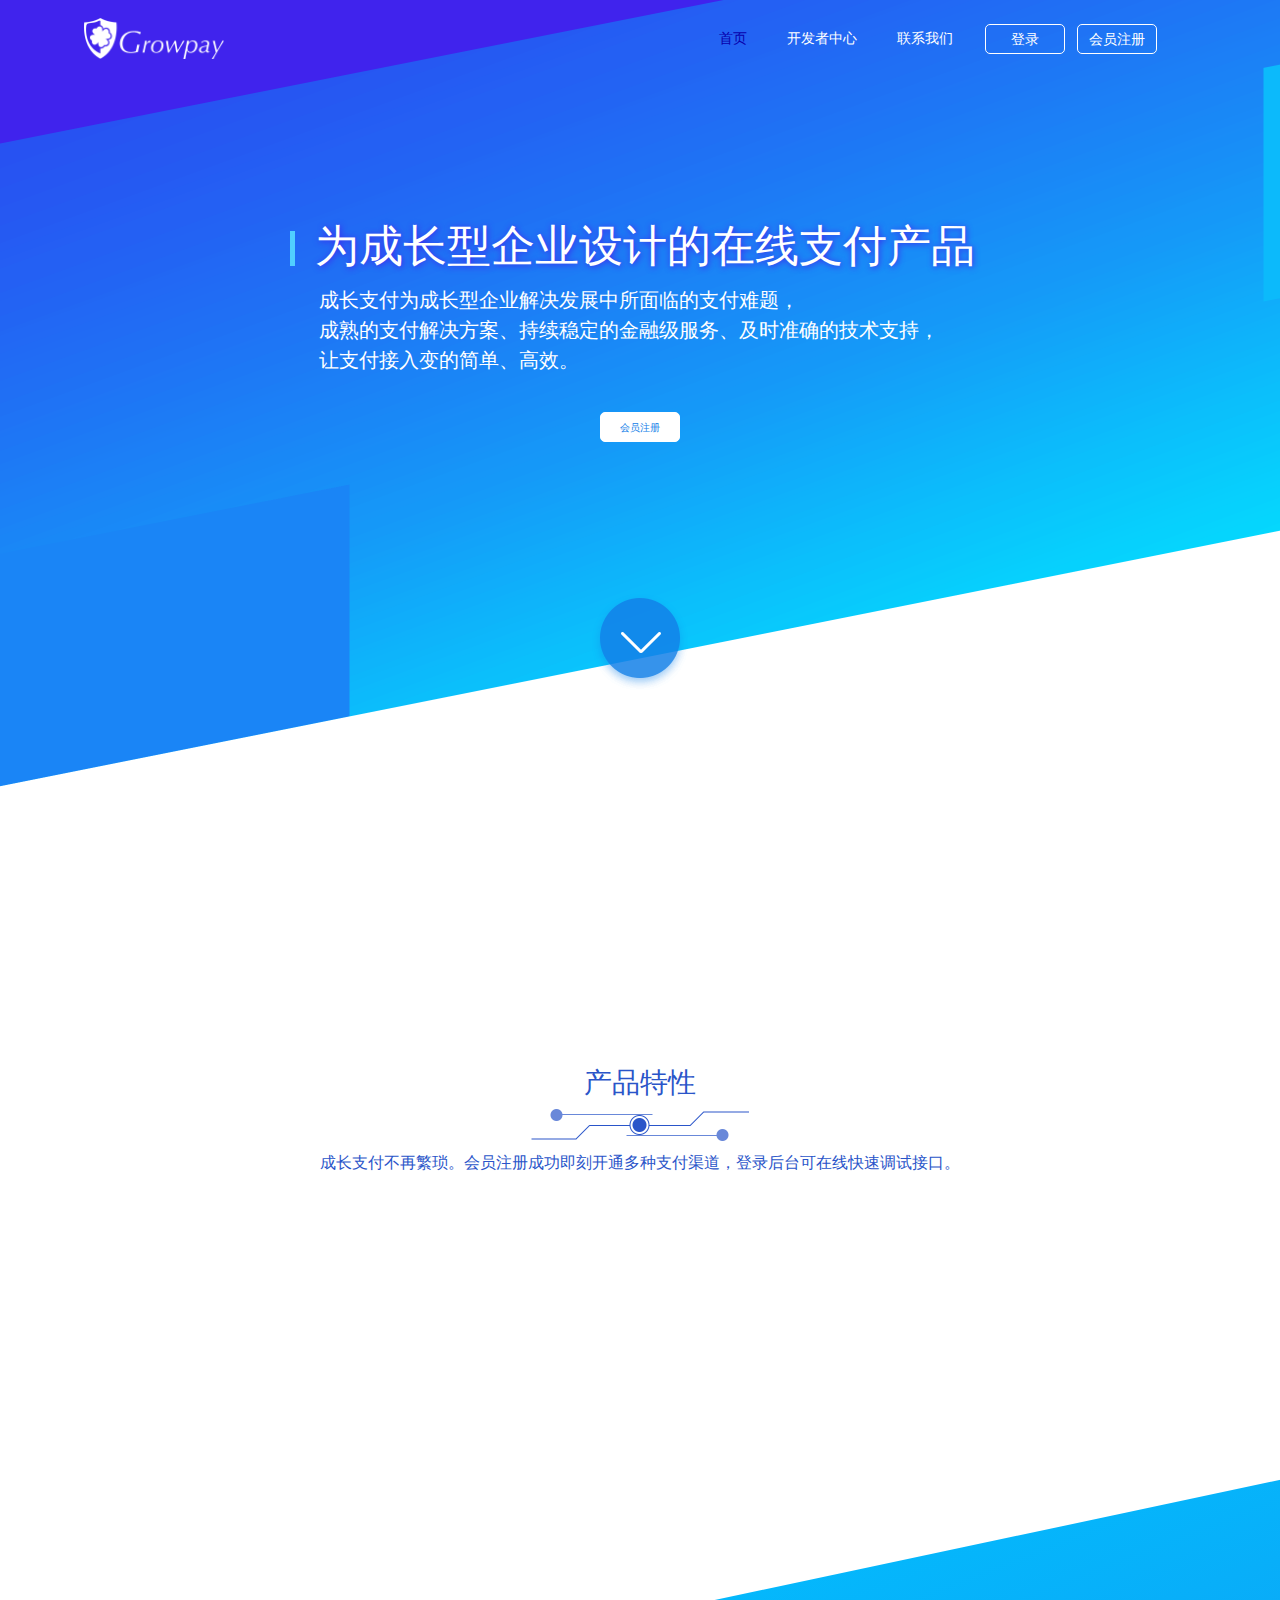
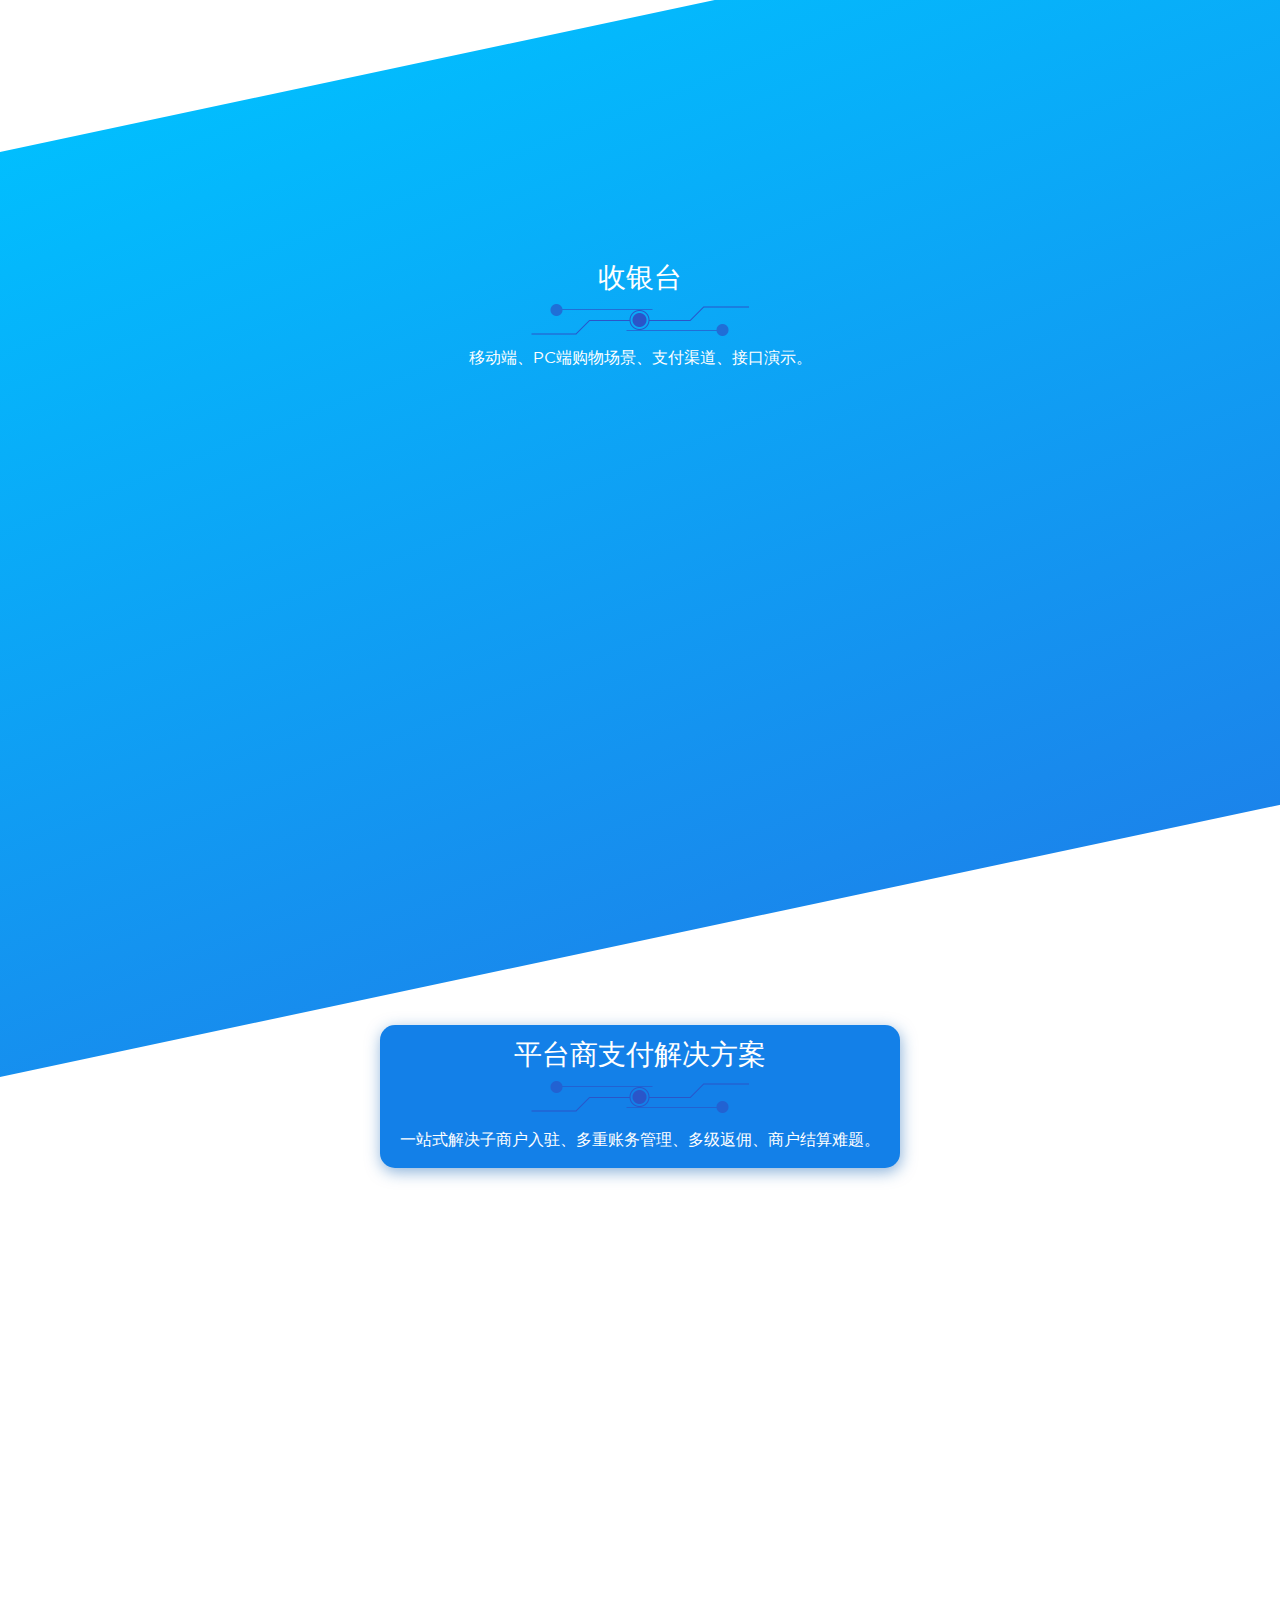
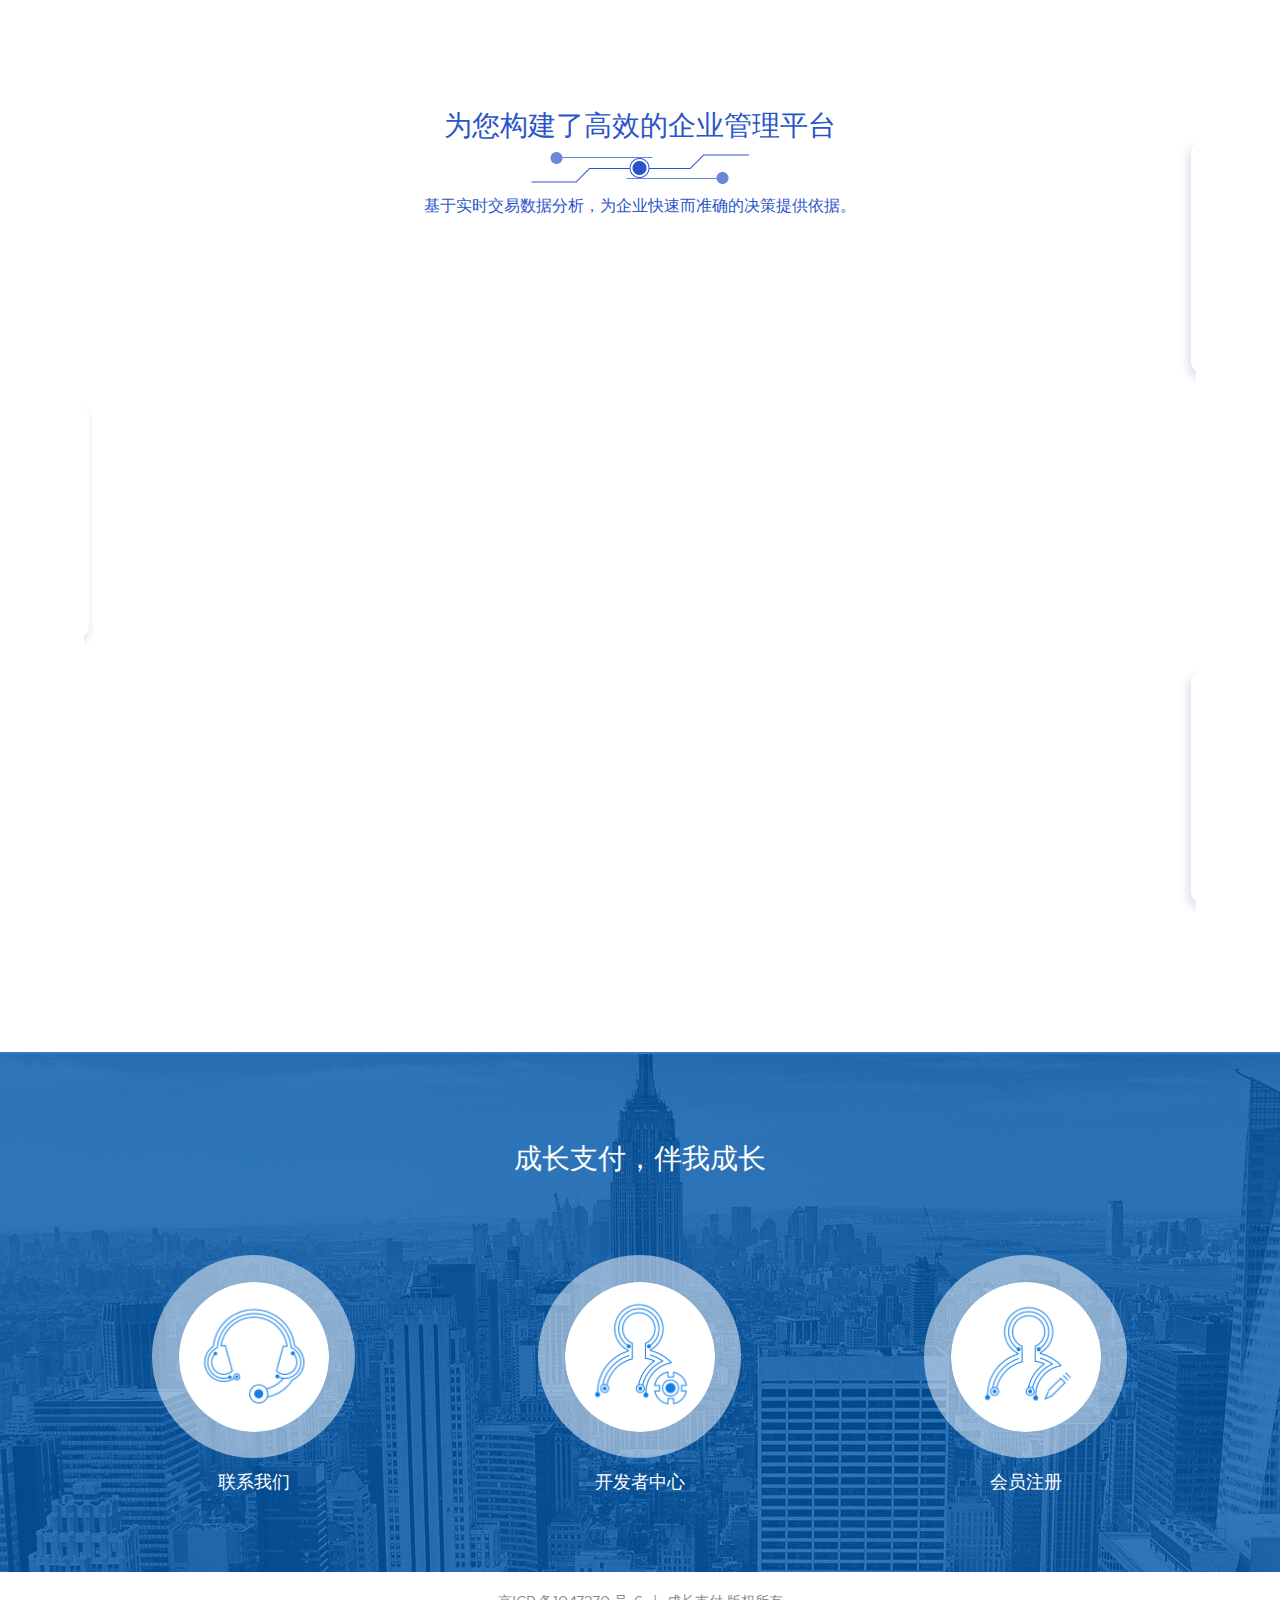
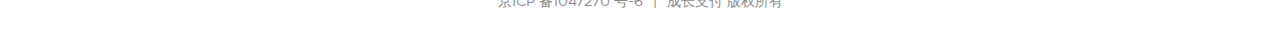
==== commit 73fe3c41: "Merge pull request #23 from supermars01/dev" ====
--- a/前台页面/index.html
+++ b/前台页面/index.html
@@ -76,7 +76,7 @@
                     <div class="title-img"></div>
                     <p class="sec-pt">成长支付不再繁琐。会员注册成功即刻开通多种支付渠道，登录后台可在线快速调试接口。</p>
                 </div>
-                <ul class="sec-ul" style="height:500px;" aos="fade-up">
+                <ul class="sec-ul" style="height:510px;" aos="fade-up">
                     <li >
                         <h4>更简洁的接口文档</h4>
                         <div class="bg sec-pro" data-ibg-bg="img/jianjie.png"></div>
--- a/前台页面/css/index.css
+++ b/前台页面/css/index.css
@@ -1 +1 @@
-*{box-sizing:border-box}@font-face{font-family:'GothamBook';src:url('../fonts/Gotham-Book.eot');src:url('../fonts/Gotham-Book.woff') format('woff'),url('../fonts/Gotham-Book.ttf') format('truetype');font-style:normal;font-weight:200};html,body{width:100%;overflow-x:hidden;font-family:'GothamBook';}body{overflow-x:hidden;font-family: FZLanTingHei-L-GBK,GothamBook,helvetica,arial,"Microsoft Yahei",微软雅黑,sans-serif;font-weight: 200!important;-webkit-font-smoothing: antialiased;text-rendering: optimizeLegibility;}.wrap{width:1920px;position:absolute;left:50%;margin-left:-960px}.header-bg{width:1920px;height:923px;position:absolute;left:0;top:0;background:url(../img/header-bg.png) no-repeat;background-size:100%}.content{width:1112px;position:absolute;left:50%;margin-left:-556px;z-index:500;text-align:center}header{height:43px;margin:18px 0;text-align:center}header img{height:43px;float:left}header ul{line-height:43px;margin-left:475px;float:left}.nav li{float:left;padding:0 20px}.nav li a{color:#fff;font-size:14px}.nav li a:hover{color:#0800ac;text-decoration:none}.nav li a.nav-active{color:#0800ac}a.btn{display:inline-block;width:80px;height:30px;line-height:30px;font-size:14px;margin:6px 12px;text-align:center;float:left;border:1px solid #fff;border-radius:5px;background-color:inherit;color:#fff;cursor:pointer}a.btn:last-child{margin-left:0}a.btn:hover{background-color:#fff;color:#000;text-decoration:none;}a.btn1{display:inline-block;float:inherit;width:80px;height:30px;line-height:30px;margin:36px 6px 6px;text-align:center;border:1px solid #fff;border-radius:5px;background-color:#fff;color:#1380e8;cursor:auto!important}a.btn1:hover{text-decoration:none;color:#000;cursor:pointer;-webkit-transition:none;}a.btn-active{background-color:#fff;color:#000}#stripes{position:absolute;width:100%;height:927px;overflow:hidden;-webkit-transform:skewY(-12deg);transform:skewY(-12deg);-webkit-transform-origin:0;transform-origin:0;background:-webkit-linear-gradient(300deg,#255af2 0%,#04dcfe 100%);background:linear-gradient(150deg,#255af2 0%,#04dcfe 100%)}#stripes2{position:absolute;left:0;top:1820px;width:100%;height:925px;overflow:hidden;-webkit-transform:skewY(-12deg);transform:skewY(-12deg);-webkit-transform-origin:0;transform-origin:0;background:-webkit-linear-gradient(300deg,#00c1ff 0%,#1c81ea 100%);background:linear-gradient(170deg,#00c1ff 0%,#1c81ea 100%)}.sec-head{width:700px;margin:0 auto}.sec-head .btn{float:inherit;margin-top:36px}.sec-head h2{font-family:'GothamBook'!important;margin:170px auto 20px;text-shadow:1px 1px 6px #4023ed;text-indent:5px;line-height:35px;font-size:44px;color:#fff;border-left:5px solid #50cfff}.sec-head h3{line-height:30px;font-size:22px;margin-left:29px;color:#fff;text-align:left}.btn-arrow{display:inline-block;width:98px;height:98px;margin-top:145px;background:url(../img/btn-arrow.png)}.sec-content{margin-top:185px;color:#2a55c9}.wt{color:#fff}.sec-content h2{font-size:28px;line-height:50px;margin-bottom:0}.sec-content .title-img{width:220px;height:32px;margin:0 auto;background:url(../img/1.png);background-size:220px 32px;background-repeat:no-repeat}.sec-content p.sec-pt{font-size:16px;padding:12px 0 65px}.sec-content p.sec2{padding-bottom:0}ul.sec-ul{width:100%;height:auto;overflow:hidden;margin:0 auto;padding-bottom:100px}ul.sec-ul li{box-shadow:0px 1px 3px rgba(0,131,255,0.35);background-color:#fff;float:left;margin:3px 36px 3px 3px;width:340px;padding:35px 0;height:500px;font-size:12px;line-height:25px;color:#000;text-align:center}ul.sec-ul li:last-child{margin-right:0}.sec-pro{width:340px;height:255px;margin-top:43px;padding:0 35px}.ibg-bg{width:270px!important;height:200px!important}ul.sec-ul li h4{font-size:22px;color:#000}ul.sec-ul li p{font-size:16px;line-height:25px;color:#55585b;margin:-20px 24px 60px}.sec3 h2{font-size:20px;position:absolute;left:162px;top:7px;color:#fff}.sec2-img{height:auto;overflow:hidden;text-align:left;position:relative;}.sec2-img img{float:left}.sec2-imgr{width:400px;float:right;margin-top:120px}.rt{position:relative;padding-left:35px}.rt::before{content:"";display:inline-block;width:22px;height:110px;position:absolute;left:0;top:5px;background-image:url(../img/syt.png);background-size:22px 110px}.rt li{line-height:30px;font-size:20px;color:#fff;margin-bottom:30px}.rb{height:auto;overflow:hidden}.rb li{width:70px;height:70px;float:left;background-image:url(../img/icon.png);background-size:100%;margin:0 23px}.rb li:nth-child(1){background-position:0 0}.rb li:nth-child(2){background-position:0 -70px}.rb li:nth-child(3){background-position:0 -140px}.rb li.txt{width:100%;line-height:50px;color:#fff;font-size:16px;background:none;margin:0}.solve{width:520px;height:auto;overflow:hidden;display:inline-block;padding-top:6px;background-color:#1380e8;border-radius:15px;box-shadow:1px 4px 15px rgba(24,101,181,0.5)}.solve h2{color:#fff;margin-bottom:0}.sec-content .solve p.sec-pt{padding:0;line-height:55px;margin:0}.sec2-img div.sec3{position:relative;width:425px;height:230px;margin:114px 65px 0;float:left}.sec2-img div.sec3 img{float:none}.sec2-img div.sec3 p{width:210px;line-height:30px;position:absolute;left:170px;top:95px;color:#55585b;font-size:16px}.lt{margin:150px 0 140px}.sec-lt-ul{height:810px;overflow:hidden;padding:5px}.sec-lt-ul li{width:660px;height:230px;overflow:hidden;border-radius:10px;box-shadow:-2px 5px 10px 1px #dce0ec;margin-top:35px}.head-img{width:100%;height:auto;overflow:hidden;position:relative;padding-bottom:15px}.head-img span{position:absolute;left:43px;top:36px;font-size:22px;color:#000}.item{padding-left:32px;float:left}.item p{font-size:16px;color:#238df1;line-height:24px;margin-bottom:0}.fl .item{float:right;margin:15px 23px 0 0;width:340px}.fr .item{float:left;margin-top:15px}.sec2-img .fl .pic{float:left}.sec2-img .fr .pic{float:right}.footer{width:1920px;height:520px;background:url(../img/bg.jpg);position:absolute;left:50%;margin-left:-960px}.footer-ct{width:1112px;height:auto;overflow:hidden;padding:13px 68px 0;text-align:center;position:absolute;left:50%;margin-left:-556px}.footer-ct h2{font-size:28px;color:#fff;line-height:190px}.ft-ul{height:auto;overflow:hidden}.ft-ul li{width:203px;height:253px;float:left;margin-right:183px}.ft-ul li .box{position:relative;width:203px;height:203px;border-radius:50%;background-color:rgba(255,255,255,0.5)}.ft-ul li:last-child{margin:0}.ft-ul li p{font-size:18px;color:#fff;line-height:50px}.ft-ul li a:hover{text-decoration:none}.circle{width:150px;height:150px;border-radius:50%;text-align:center;position:absolute;left:50%;top:50%;transform:translate3d(-50%,-50%,0) scale(1);background-color:#fff}.ft-ul li .circle{transform:translate3d(-50%,-50%,0) scale(1);transition:all .3s ease-in-out}.ft-ul li:nth-child(1) .circle{background:url(../img/lxwm.png) no-repeat;background-size:150px 150px}.ft-ul li:nth-child(2) .circle{background:url(../img/develop.png) no-repeat;background-size:150px 150px}.ft-ul li:nth-child(3) .circle{background:url(../img/register.png) no-repeat;background-size:150px 150px}.ft-ul li:hover .circle{transform:translate3d(-50%,-50%,0) scale(1.35)}.horLine{padding:0 10px;}.horP{font-size:14px;color:#888;margin:85px 0 30px}// @keyframes scale //{// 0%{transform:translate3d(-50%,-50%,0) scale(1);opacity:1}// 90%{transform:translate3d(-50%,-50%,0) scale(1.35);opacity:.5}// 100%{transform:translate3d(-50%,-50%,0) scale(1);opacity:1}//}#goTop{position:fixed;right:0;bottom:100px;z-index:5000;display:none;width:50px;height:50px;background:url(../img/arrow.png) no-repeat 0 0;background-size:100%;cursor:pointer}#goTop:hover{box-shadow:0px 0px 8px 2px rgba(94,140,183,0.4)}.ba{line-height:50px;font-size:14px;color:#888;margin-bottom:10px}.ba span{margin:0 12px}+*{box-sizing:border-box}@font-face{font-family:'GothamBook';src:url('../fonts/Gotham-Book.eot');src:url('../fonts/Gotham-Book.woff') format('woff'),url('../fonts/Gotham-Book.ttf') format('truetype');font-style:normal;font-weight:200};html,body{width:100%;overflow-x:hidden;font-family:'GothamBook';}body{overflow-x:hidden;font-family: FZLanTingHei-L-GBK,GothamBook,helvetica,arial,"Microsoft Yahei",微软雅黑,sans-serif;font-weight: 200!important;-webkit-font-smoothing: antialiased;text-rendering: optimizeLegibility;}.wrap{width:1920px;position:absolute;left:50%;margin-left:-960px}.header-bg{width:1920px;height:923px;position:absolute;left:0;top:0;background:url(../img/header-bg.png) no-repeat;background-size:100%}.content{width:1112px;position:absolute;left:50%;margin-left:-556px;z-index:500;text-align:center}header{height:43px;margin:18px 0;text-align:center}header img{height:41px;float:left}header ul{line-height:43px;margin-left:475px;float:left}.nav li{float:left;padding:0 20px}.nav li a{color:#fff;font-size:14px}.nav li a:hover{color:#0800ac;text-decoration:none}.nav li a.nav-active{color:#0800ac}a.btn{display:inline-block;width:80px;height:30px;line-height:30px;font-size:14px;margin:6px 12px;text-align:center;float:left;border:1px solid #fff;border-radius:5px;background-color:inherit;color:#fff;cursor:pointer}a.btn:last-child{margin-left:0}a.btn:hover{background-color:#fff;color:#000;text-decoration:none;}a.btn1{display:inline-block;float:inherit;width:80px;height:30px;line-height:30px;margin:36px 6px 6px;text-align:center;border:1px solid #fff;border-radius:5px;background-color:#fff;color:#1380e8;cursor:auto!important}a.btn1:hover{text-decoration:none;color:#000;cursor:pointer;-webkit-transition:none;}a.btn-active{background-color:#fff;color:#000}#stripes{position:absolute;width:100%;height:927px;overflow:hidden;-webkit-transform:skewY(-12deg);transform:skewY(-12deg);-webkit-transform-origin:0;transform-origin:0;background:-webkit-linear-gradient(300deg,#255af2 0%,#04dcfe 100%);background:linear-gradient(150deg,#255af2 0%,#04dcfe 100%)}#stripes2{position:absolute;left:0;top:1820px;width:100%;height:925px;overflow:hidden;-webkit-transform:skewY(-12deg);transform:skewY(-12deg);-webkit-transform-origin:0;transform-origin:0;background:-webkit-linear-gradient(300deg,#00c1ff 0%,#1c81ea 100%);background:linear-gradient(170deg,#00c1ff 0%,#1c81ea 100%)}.sec-head{width:700px;margin:0 auto}.sec-head .btn{float:inherit;margin-top:36px}.sec-head h2{font-family:'GothamBook'!important;margin:170px auto 20px;text-shadow:1px 1px 6px #4023ed;text-indent:5px;line-height:35px;font-size:44px;color:#fff;border-left:5px solid #50cfff}.sec-head h3{line-height:30px;font-size:20px;margin-left:29px;color:#fff;text-align:left}.btn-arrow{display:inline-block;width:98px;height:98px;margin-top:145px;background:url(../img/btn-arrow.png)}.sec-content{margin-top:185px;color:#2a55c9}.wt{color:#fff}.sec-content h2{font-size:28px;line-height:50px;margin-bottom:0}.sec-content .title-img{width:220px;height:32px;margin:0 auto;background:url(../img/1.png);background-size:220px 32px;background-repeat:no-repeat}.sec-content p.sec-pt{font-size:16px;padding:12px 0 65px}.sec-content p.sec2{padding-bottom:0}ul.sec-ul{width:100%;height:auto;overflow:hidden;margin:0 auto;padding-bottom:100px}ul.sec-ul li{box-shadow:0px 1px 3px rgba(0,131,255,0.35);background-color:#fff;float:left;margin:3px 36px 3px 3px;width:340px;padding:35px 0;height:500px;font-size:12px;line-height:25px;color:#000;text-align:center}ul.sec-ul li:last-child{margin-right:0}.sec-pro{width:340px;height:255px;margin-top:43px;padding:0 35px}.ibg-bg{width:270px!important;height:200px!important}ul.sec-ul li h4{font-size:22px;color:#000}ul.sec-ul li p{font-size:16px;line-height:25px;color:#55585b;margin:-20px 24px 60px}.sec3 h2{font-size:20px;position:absolute;left:162px;top:7px;color:#fff}.sec2-img{height:auto;overflow:hidden;text-align:left;position:relative;}.sec2-img img{float:left}.sec2-imgr{width:400px;float:right;margin-top:120px}.rt{position:relative;padding-left:35px}.rt::before{content:"";display:inline-block;width:22px;height:110px;position:absolute;left:0;top:5px;background-image:url(../img/syt.png);background-size:22px 110px}.rt li{line-height:30px;font-size:20px;color:#fff;margin-bottom:30px}.rb{height:auto;overflow:hidden}.rb li{width:70px;height:70px;float:left;background-image:url(../img/icon.png);background-size:100%;margin:0 23px}.rb li:nth-child(1){background-position:0 0}.rb li:nth-child(2){background-position:0 -70px}.rb li:nth-child(3){background-position:0 -140px}.rb li.txt{width:100%;line-height:50px;color:#fff;font-size:16px;background:none;margin:0}.solve{width:520px;height:auto;overflow:hidden;display:inline-block;padding-top:6px;background-color:#1380e8;border-radius:15px;box-shadow:1px 4px 15px rgba(24,101,181,0.5)}.solve h2{color:#fff;margin-bottom:0}.sec-content .solve p.sec-pt{padding:0;line-height:55px;margin:0}.sec2-img div.sec3{position:relative;width:425px;height:230px;margin:114px 65px 0;float:left}.sec2-img div.sec3 img{float:none}.sec2-img div.sec3 p{width:210px;line-height:30px;position:absolute;left:170px;top:95px;color:#55585b;font-size:16px}.lt{margin:150px 0 140px}.sec-lt-ul{height:810px;overflow:hidden;padding:5px}.sec-lt-ul li{width:660px;height:230px;overflow:hidden;border-radius:10px;box-shadow:-2px 5px 10px 1px #dce0ec;margin-top:35px}.head-img{width:100%;height:auto;overflow:hidden;position:relative;padding-bottom:15px}.head-img span{position:absolute;left:43px;top:36px;font-size:22px;color:#000}.item{padding-left:32px;float:left}.item p{font-size:16px;color:#238df1;line-height:24px;margin-bottom:0}.fl .item{float:right;margin:15px 23px 0 0;width:340px}.fr .item{float:left;margin-top:15px}.sec2-img .fl .pic{float:left}.sec2-img .fr .pic{float:right}.footer{width:1920px;height:520px;background:url(../img/bg.jpg);position:absolute;left:50%;margin-left:-960px}.footer-ct{width:1112px;height:auto;overflow:hidden;padding:13px 68px 0;text-align:center;position:absolute;left:50%;margin-left:-556px}.footer-ct h2{font-size:28px;color:#fff;line-height:190px}.ft-ul{height:auto;overflow:hidden}.ft-ul li{width:203px;height:253px;float:left;margin-right:183px}.ft-ul li .box{position:relative;width:203px;height:203px;border-radius:50%;background-color:rgba(255,255,255,0.5)}.ft-ul li:last-child{margin:0}.ft-ul li p{font-size:18px;color:#fff;line-height:50px}.ft-ul li a:hover{text-decoration:none}.circle{width:150px;height:150px;border-radius:50%;text-align:center;position:absolute;left:50%;top:50%;transform:translate3d(-50%,-50%,0) scale(1);background-color:#fff}.ft-ul li .circle{transform:translate3d(-50%,-50%,0) scale(1);transition:all .3s ease-in-out}.ft-ul li:nth-child(1) .circle{background:url(../img/lxwm.png) no-repeat;background-size:150px 150px}.ft-ul li:nth-child(2) .circle{background:url(../img/develop.png) no-repeat;background-size:150px 150px}.ft-ul li:nth-child(3) .circle{background:url(../img/register.png) no-repeat;background-size:150px 150px}.ft-ul li:hover .circle{transform:translate3d(-50%,-50%,0) scale(1.35)}.horLine{padding:0 10px;}.horP{font-size:14px;color:#888;margin:85px 0 30px}// @keyframes scale //{// 0%{transform:translate3d(-50%,-50%,0) scale(1);opacity:1}// 90%{transform:translate3d(-50%,-50%,0) scale(1.35);opacity:.5}// 100%{transform:translate3d(-50%,-50%,0) scale(1);opacity:1}//}#goTop{position:fixed;right:0;bottom:100px;z-index:5000;display:none;width:50px;height:50px;background:url(../img/arrow.png) no-repeat 0 0;background-size:100%;cursor:pointer}#goTop:hover{box-shadow:0px 0px 8px 2px rgba(94,140,183,0.4)}.ba{line-height:50px;font-size:14px;color:#888;margin-bottom:10px}.ba span{margin:0 12px}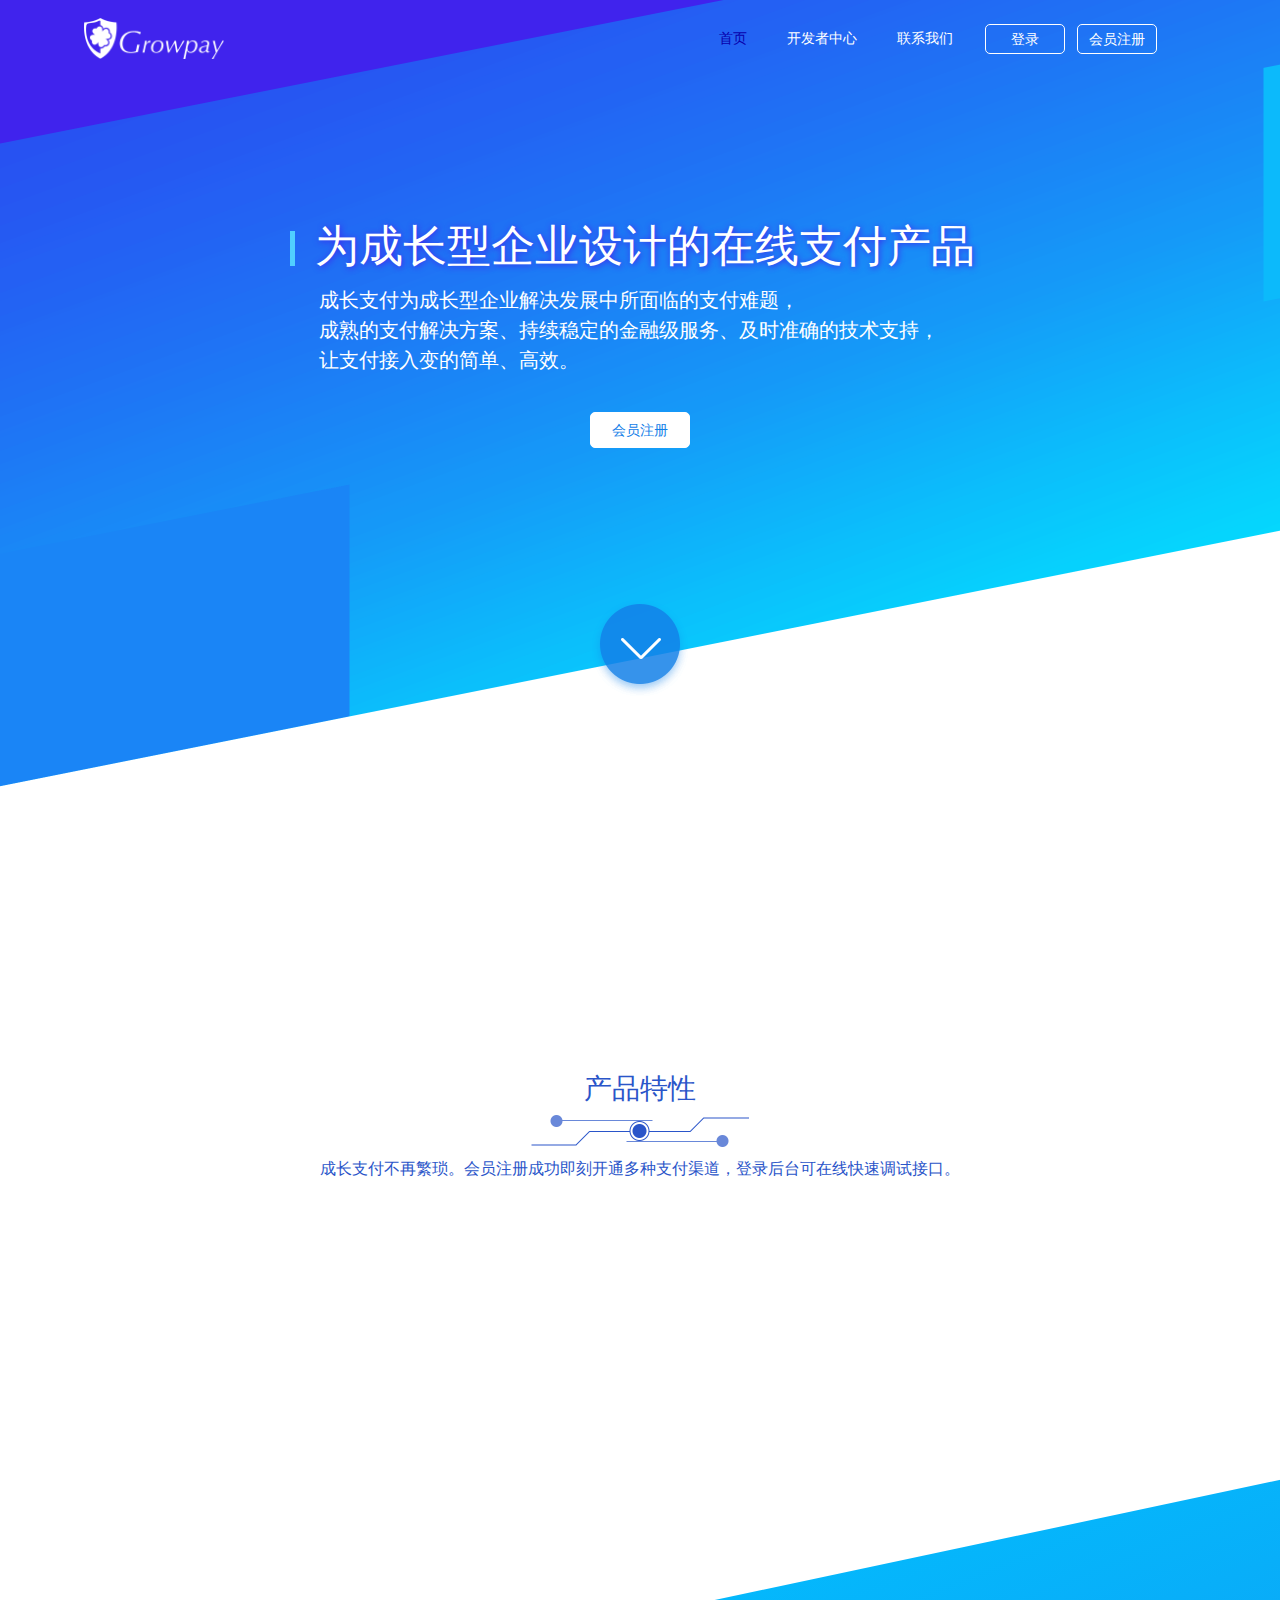
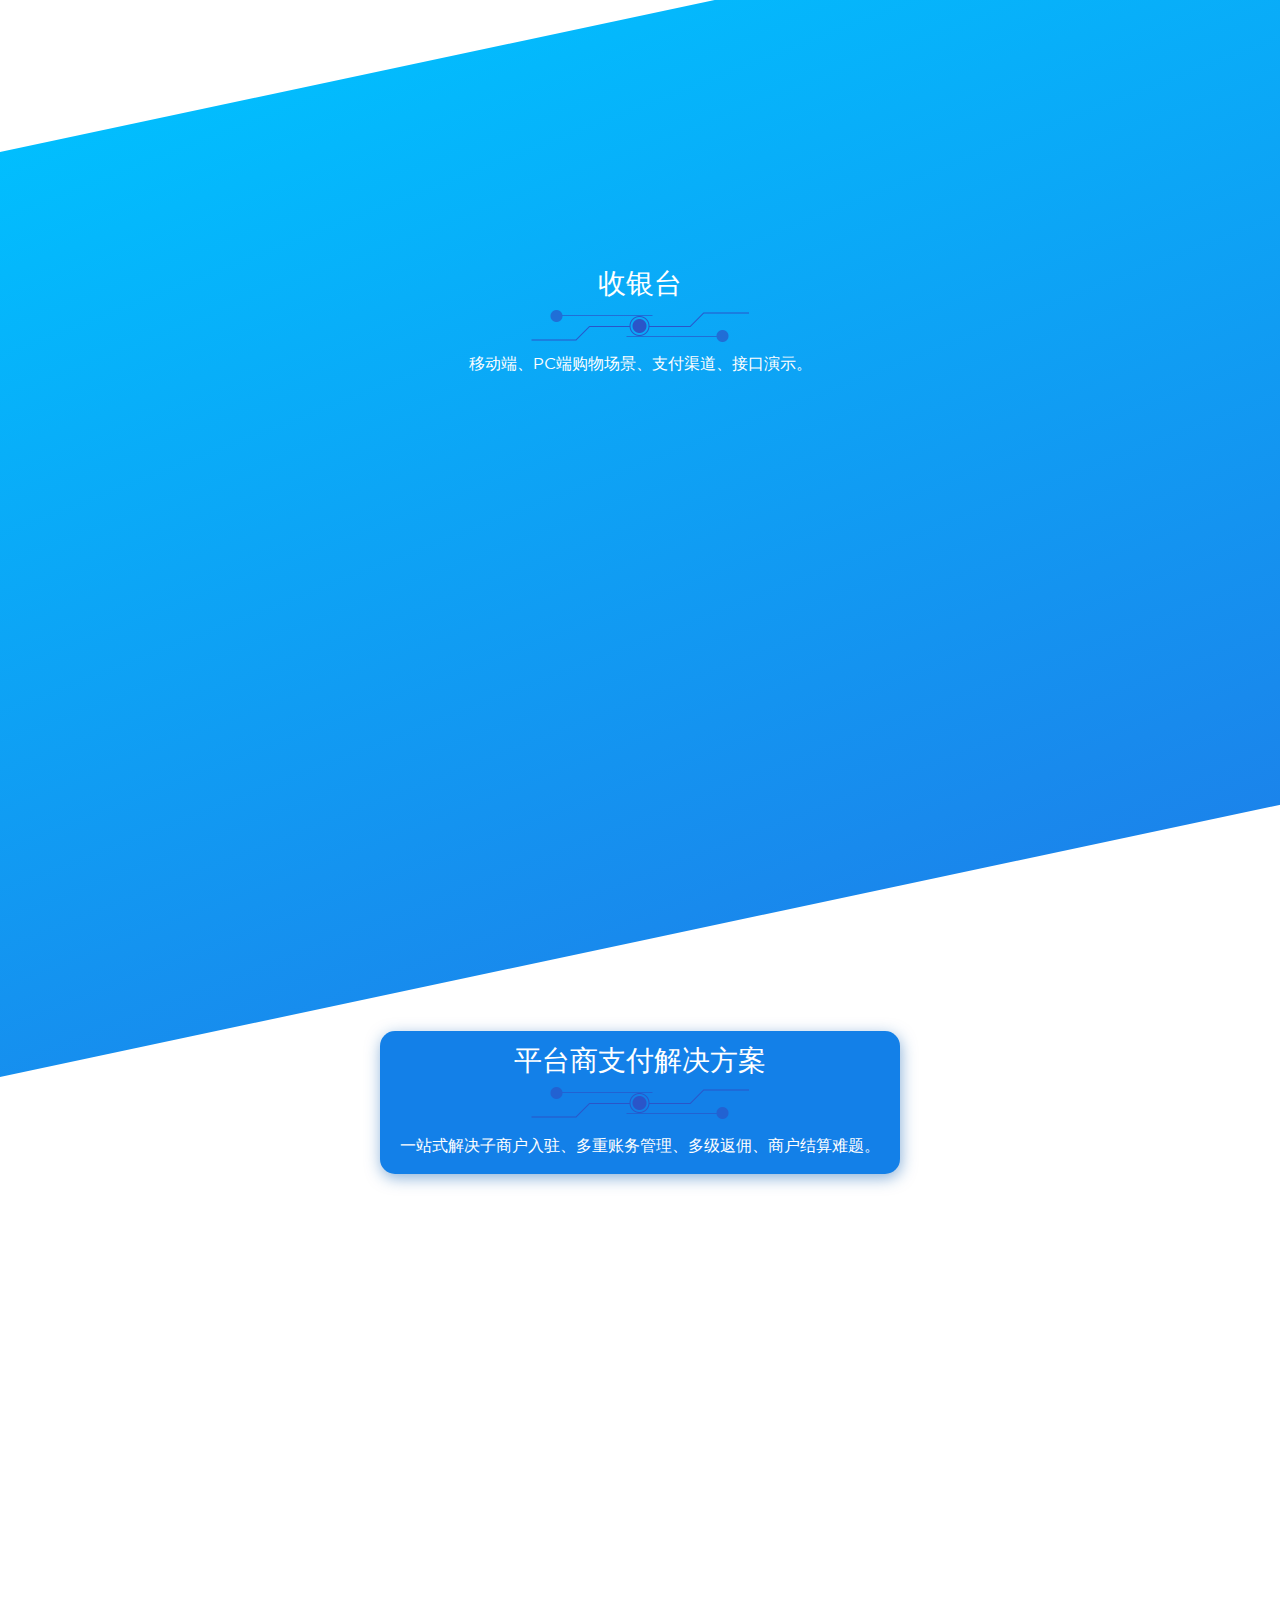
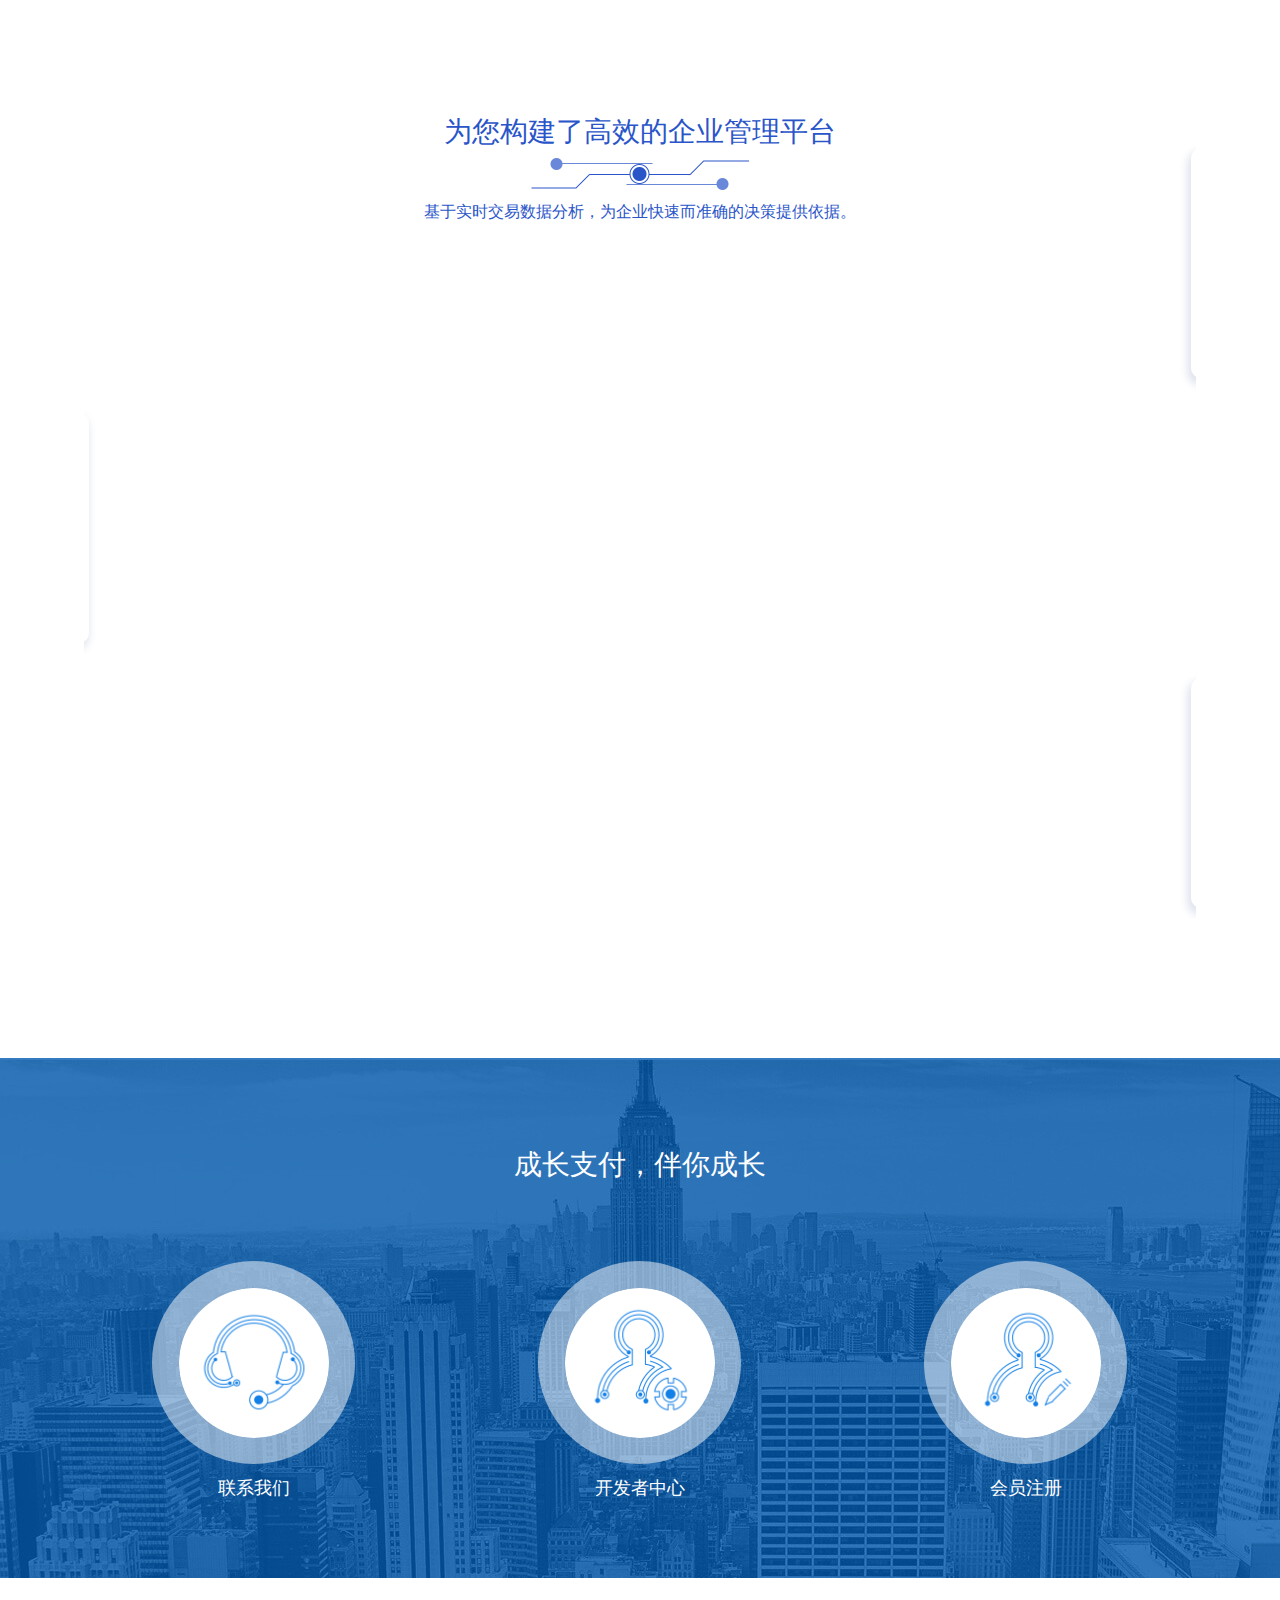
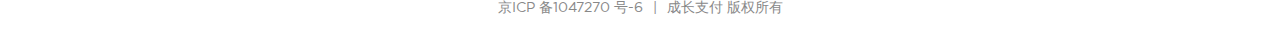
==== commit 7d7a1f2e: "文字修改" ====
--- a/前台页面/index.html
+++ b/前台页面/index.html
@@ -196,7 +196,7 @@
             </div>
             <div class="footer">
                 <div class="footer-ct">
-                    <h2>成长支付，伴我成长</h2>
+                    <h2>成长支付，伴你成长</h2>
                     <ul class="ft-ul">
                         <li>
                             <a href="联系我们.html">
--- a/前台页面/css/index.css
+++ b/前台页面/css/index.css
@@ -1 +1 @@
-*{box-sizing:border-box}@font-face{font-family:'GothamBook';src:url('../fonts/Gotham-Book.eot');src:url('../fonts/Gotham-Book.woff') format('woff'),url('../fonts/Gotham-Book.ttf') format('truetype');font-style:normal;font-weight:200};html,body{width:100%;overflow-x:hidden;font-family:'GothamBook';}body{overflow-x:hidden;font-family: FZLanTingHei-L-GBK,GothamBook,helvetica,arial,"Microsoft Yahei",微软雅黑,sans-serif;font-weight: 200!important;-webkit-font-smoothing: antialiased;text-rendering: optimizeLegibility;}.wrap{width:1920px;position:absolute;left:50%;margin-left:-960px}.header-bg{width:1920px;height:923px;position:absolute;left:0;top:0;background:url(../img/header-bg.png) no-repeat;background-size:100%}.content{width:1112px;position:absolute;left:50%;margin-left:-556px;z-index:500;text-align:center}header{height:43px;margin:18px 0;text-align:center}header img{height:41px;float:left}header ul{line-height:43px;margin-left:475px;float:left}.nav li{float:left;padding:0 20px}.nav li a{color:#fff;font-size:14px}.nav li a:hover{color:#0800ac;text-decoration:none}.nav li a.nav-active{color:#0800ac}a.btn{display:inline-block;width:80px;height:30px;line-height:30px;font-size:14px;margin:6px 12px;text-align:center;float:left;border:1px solid #fff;border-radius:5px;background-color:inherit;color:#fff;cursor:pointer}a.btn:last-child{margin-left:0}a.btn:hover{background-color:#fff;color:#000;text-decoration:none;}a.btn1{display:inline-block;float:inherit;width:80px;height:30px;line-height:30px;margin:36px 6px 6px;text-align:center;border:1px solid #fff;border-radius:5px;background-color:#fff;color:#1380e8;cursor:auto!important}a.btn1:hover{text-decoration:none;color:#000;cursor:pointer;-webkit-transition:none;}a.btn-active{background-color:#fff;color:#000}#stripes{position:absolute;width:100%;height:927px;overflow:hidden;-webkit-transform:skewY(-12deg);transform:skewY(-12deg);-webkit-transform-origin:0;transform-origin:0;background:-webkit-linear-gradient(300deg,#255af2 0%,#04dcfe 100%);background:linear-gradient(150deg,#255af2 0%,#04dcfe 100%)}#stripes2{position:absolute;left:0;top:1820px;width:100%;height:925px;overflow:hidden;-webkit-transform:skewY(-12deg);transform:skewY(-12deg);-webkit-transform-origin:0;transform-origin:0;background:-webkit-linear-gradient(300deg,#00c1ff 0%,#1c81ea 100%);background:linear-gradient(170deg,#00c1ff 0%,#1c81ea 100%)}.sec-head{width:700px;margin:0 auto}.sec-head .btn{float:inherit;margin-top:36px}.sec-head h2{font-family:'GothamBook'!important;margin:170px auto 20px;text-shadow:1px 1px 6px #4023ed;text-indent:5px;line-height:35px;font-size:44px;color:#fff;border-left:5px solid #50cfff}.sec-head h3{line-height:30px;font-size:20px;margin-left:29px;color:#fff;text-align:left}.btn-arrow{display:inline-block;width:98px;height:98px;margin-top:145px;background:url(../img/btn-arrow.png)}.sec-content{margin-top:185px;color:#2a55c9}.wt{color:#fff}.sec-content h2{font-size:28px;line-height:50px;margin-bottom:0}.sec-content .title-img{width:220px;height:32px;margin:0 auto;background:url(../img/1.png);background-size:220px 32px;background-repeat:no-repeat}.sec-content p.sec-pt{font-size:16px;padding:12px 0 65px}.sec-content p.sec2{padding-bottom:0}ul.sec-ul{width:100%;height:auto;overflow:hidden;margin:0 auto;padding-bottom:100px}ul.sec-ul li{box-shadow:0px 1px 3px rgba(0,131,255,0.35);background-color:#fff;float:left;margin:3px 36px 3px 3px;width:340px;padding:35px 0;height:500px;font-size:12px;line-height:25px;color:#000;text-align:center}ul.sec-ul li:last-child{margin-right:0}.sec-pro{width:340px;height:255px;margin-top:43px;padding:0 35px}.ibg-bg{width:270px!important;height:200px!important}ul.sec-ul li h4{font-size:22px;color:#000}ul.sec-ul li p{font-size:16px;line-height:25px;color:#55585b;margin:-20px 24px 60px}.sec3 h2{font-size:20px;position:absolute;left:162px;top:7px;color:#fff}.sec2-img{height:auto;overflow:hidden;text-align:left;position:relative;}.sec2-img img{float:left}.sec2-imgr{width:400px;float:right;margin-top:120px}.rt{position:relative;padding-left:35px}.rt::before{content:"";display:inline-block;width:22px;height:110px;position:absolute;left:0;top:5px;background-image:url(../img/syt.png);background-size:22px 110px}.rt li{line-height:30px;font-size:20px;color:#fff;margin-bottom:30px}.rb{height:auto;overflow:hidden}.rb li{width:70px;height:70px;float:left;background-image:url(../img/icon.png);background-size:100%;margin:0 23px}.rb li:nth-child(1){background-position:0 0}.rb li:nth-child(2){background-position:0 -70px}.rb li:nth-child(3){background-position:0 -140px}.rb li.txt{width:100%;line-height:50px;color:#fff;font-size:16px;background:none;margin:0}.solve{width:520px;height:auto;overflow:hidden;display:inline-block;padding-top:6px;background-color:#1380e8;border-radius:15px;box-shadow:1px 4px 15px rgba(24,101,181,0.5)}.solve h2{color:#fff;margin-bottom:0}.sec-content .solve p.sec-pt{padding:0;line-height:55px;margin:0}.sec2-img div.sec3{position:relative;width:425px;height:230px;margin:114px 65px 0;float:left}.sec2-img div.sec3 img{float:none}.sec2-img div.sec3 p{width:210px;line-height:30px;position:absolute;left:170px;top:95px;color:#55585b;font-size:16px}.lt{margin:150px 0 140px}.sec-lt-ul{height:810px;overflow:hidden;padding:5px}.sec-lt-ul li{width:660px;height:230px;overflow:hidden;border-radius:10px;box-shadow:-2px 5px 10px 1px #dce0ec;margin-top:35px}.head-img{width:100%;height:auto;overflow:hidden;position:relative;padding-bottom:15px}.head-img span{position:absolute;left:43px;top:36px;font-size:22px;color:#000}.item{padding-left:32px;float:left}.item p{font-size:16px;color:#238df1;line-height:24px;margin-bottom:0}.fl .item{float:right;margin:15px 23px 0 0;width:340px}.fr .item{float:left;margin-top:15px}.sec2-img .fl .pic{float:left}.sec2-img .fr .pic{float:right}.footer{width:1920px;height:520px;background:url(../img/bg.jpg);position:absolute;left:50%;margin-left:-960px}.footer-ct{width:1112px;height:auto;overflow:hidden;padding:13px 68px 0;text-align:center;position:absolute;left:50%;margin-left:-556px}.footer-ct h2{font-size:28px;color:#fff;line-height:190px}.ft-ul{height:auto;overflow:hidden}.ft-ul li{width:203px;height:253px;float:left;margin-right:183px}.ft-ul li .box{position:relative;width:203px;height:203px;border-radius:50%;background-color:rgba(255,255,255,0.5)}.ft-ul li:last-child{margin:0}.ft-ul li p{font-size:18px;color:#fff;line-height:50px}.ft-ul li a:hover{text-decoration:none}.circle{width:150px;height:150px;border-radius:50%;text-align:center;position:absolute;left:50%;top:50%;transform:translate3d(-50%,-50%,0) scale(1);background-color:#fff}.ft-ul li .circle{transform:translate3d(-50%,-50%,0) scale(1);transition:all .3s ease-in-out}.ft-ul li:nth-child(1) .circle{background:url(../img/lxwm.png) no-repeat;background-size:150px 150px}.ft-ul li:nth-child(2) .circle{background:url(../img/develop.png) no-repeat;background-size:150px 150px}.ft-ul li:nth-child(3) .circle{background:url(../img/register.png) no-repeat;background-size:150px 150px}.ft-ul li:hover .circle{transform:translate3d(-50%,-50%,0) scale(1.35)}.horLine{padding:0 10px;}.horP{font-size:14px;color:#888;margin:85px 0 30px}// @keyframes scale //{// 0%{transform:translate3d(-50%,-50%,0) scale(1);opacity:1}// 90%{transform:translate3d(-50%,-50%,0) scale(1.35);opacity:.5}// 100%{transform:translate3d(-50%,-50%,0) scale(1);opacity:1}//}#goTop{position:fixed;right:0;bottom:100px;z-index:5000;display:none;width:50px;height:50px;background:url(../img/arrow.png) no-repeat 0 0;background-size:100%;cursor:pointer}#goTop:hover{box-shadow:0px 0px 8px 2px rgba(94,140,183,0.4)}.ba{line-height:50px;font-size:14px;color:#888;margin-bottom:10px}.ba span{margin:0 12px}+*{box-sizing:border-box}@font-face{font-family:'GothamBook';src:url('../fonts/Gotham-Book.eot');src:url('../fonts/Gotham-Book.woff') format('woff'),url('../fonts/Gotham-Book.ttf') format('truetype');font-style:normal;font-weight:200};html,body{width:100%;overflow-x:hidden;font-family:'GothamBook';}body{overflow-x:hidden;font-family: FZLanTingHei-L-GBK,GothamBook,helvetica,arial,"Microsoft Yahei",微软雅黑,sans-serif;font-weight: 200!important;-webkit-font-smoothing: antialiased;text-rendering: optimizeLegibility;}.wrap{width:1920px;position:absolute;left:50%;margin-left:-960px}.header-bg{width:1920px;height:923px;position:absolute;left:0;top:0;background:url(../img/header-bg.png) no-repeat;background-size:100%}.content{width:1112px;position:absolute;left:50%;margin-left:-556px;z-index:500;text-align:center}header{height:43px;margin:18px 0;text-align:center}header img{height:41px;float:left}header ul{line-height:43px;margin-left:475px;float:left}.nav li{float:left;padding:0 20px}.nav li a{color:#fff;font-size:14px}.nav li a:hover{color:#0800ac;text-decoration:none}.nav li a.nav-active{color:#0800ac}a.btn{display:inline-block;width:80px;height:30px;line-height:30px;font-size:14px;margin:6px 12px;text-align:center;float:left;border:1px solid #fff;border-radius:5px;background-color:inherit;color:#fff;cursor:pointer}a.btn:last-child{margin-left:0}a.btn:hover{background-color:#fff;color:#000;text-decoration:none;}a.btn1{display:inline-block;font-size:14px;float:inherit;width:100px;height:36px;line-height:36px;margin:36px 6px 6px;text-align:center;border:1px solid #fff;border-radius:5px;background-color:#fff;color:#1380e8;cursor:auto!important}a.btn1:hover{text-decoration:none;color:#000;cursor:pointer;-webkit-transition:none;}a.btn-active{background-color:#fff;color:#000}#stripes{position:absolute;width:100%;height:927px;overflow:hidden;-webkit-transform:skewY(-12deg);transform:skewY(-12deg);-webkit-transform-origin:0;transform-origin:0;background:-webkit-linear-gradient(300deg,#255af2 0%,#04dcfe 100%);background:linear-gradient(150deg,#255af2 0%,#04dcfe 100%)}#stripes2{position:absolute;left:0;top:1820px;width:100%;height:925px;overflow:hidden;-webkit-transform:skewY(-12deg);transform:skewY(-12deg);-webkit-transform-origin:0;transform-origin:0;background:-webkit-linear-gradient(300deg,#00c1ff 0%,#1c81ea 100%);background:linear-gradient(170deg,#00c1ff 0%,#1c81ea 100%)}.sec-head{width:700px;margin:0 auto}.sec-head .btn{float:inherit;margin-top:36px}.sec-head h2{margin:170px auto 20px;text-shadow:1px 1px 6px #4023ed;text-indent:5px;line-height:35px;font-size:44px;color:#fff;border-left:5px solid #50cfff}.sec-head h3{line-height:30px;font-size:20px;margin-left:29px;color:#fff;text-align:left}.btn-arrow{display:inline-block;width:98px;height:98px;margin-top:145px;background:url(../img/btn-arrow.png)}.sec-content{margin-top:185px;color:#2a55c9}.wt{color:#fff}.sec-content h2{font-size:28px;line-height:50px;margin-bottom:0}.sec-content .title-img{width:220px;height:32px;margin:0 auto;background:url(../img/1.png);background-size:220px 32px;background-repeat:no-repeat}.sec-content p.sec-pt{font-size:16px;padding:12px 0 65px}.sec-content p.sec2{padding-bottom:0}ul.sec-ul{width:100%;height:auto;overflow:hidden;margin:0 auto;padding-bottom:100px}ul.sec-ul li{box-shadow:0px 1px 3px rgba(0,131,255,0.35);background-color:#fff;float:left;margin:3px 36px 3px 3px;width:340px;padding:35px 0;height:500px;font-size:12px;line-height:25px;color:#000;text-align:center}ul.sec-ul li:last-child{margin-right:0}.sec-pro{width:340px;height:255px;margin-top:43px;padding:0 35px}.ibg-bg{width:270px!important;height:200px!important}ul.sec-ul li h4{font-size:22px;color:#000}ul.sec-ul li p{font-size:16px;line-height:25px;color:#55585b;margin:-20px 24px 60px}.sec3 h2{font-size:20px;position:absolute;left:162px;top:7px;color:#fff}.sec2-img{height:auto;overflow:hidden;text-align:left;position:relative;}.sec2-img img{float:left}.sec2-imgr{width:400px;float:right;margin-top:120px}.rt{position:relative;padding-left:35px}.rt::before{content:"";display:inline-block;width:22px;height:110px;position:absolute;left:0;top:5px;background-image:url(../img/syt.png);background-size:22px 110px}.rt li{line-height:30px;font-size:20px;color:#fff;margin-bottom:30px}.rb{height:auto;overflow:hidden}.rb li{width:70px;height:70px;float:left;background-image:url(../img/icon.png);background-size:100%;margin:0 23px}.rb li:nth-child(1){background-position:0 0}.rb li:nth-child(2){background-position:0 -70px}.rb li:nth-child(3){background-position:0 -140px}.rb li.txt{width:100%;line-height:50px;color:#fff;font-size:16px;background:none;margin:0}.solve{width:520px;height:auto;overflow:hidden;display:inline-block;padding-top:6px;background-color:#1380e8;border-radius:15px;box-shadow:1px 4px 15px rgba(24,101,181,0.5)}.solve h2{color:#fff;margin-bottom:0}.sec-content .solve p.sec-pt{padding:0;line-height:55px;margin:0}.sec2-img div.sec3{position:relative;width:425px;height:230px;margin:114px 65px 0;float:left}.sec2-img div.sec3 img{float:none}.sec2-img div.sec3 p{width:210px;line-height:30px;position:absolute;left:170px;top:95px;color:#55585b;font-size:16px}.lt{margin:150px 0 140px}.sec-lt-ul{height:810px;overflow:hidden;padding:5px}.sec-lt-ul li{width:660px;height:230px;overflow:hidden;border-radius:10px;box-shadow:-2px 5px 10px 1px #dce0ec;margin-top:35px}.head-img{width:100%;height:auto;overflow:hidden;position:relative;padding-bottom:15px}.head-img span{position:absolute;left:43px;top:36px;font-size:22px;color:#000}.item{padding-left:32px;float:left}.item p{font-size:16px;color:#238df1;line-height:24px;margin-bottom:0}.fl .item{float:right;margin:15px 23px 0 0;width:340px}.fr .item{float:left;margin-top:15px}.sec2-img .fl .pic{float:left}.sec2-img .fr .pic{float:right}.footer{width:1920px;height:520px;background:url(../img/bg.jpg);position:absolute;left:50%;margin-left:-960px}.footer-ct{width:1112px;height:auto;overflow:hidden;padding:13px 68px 0;text-align:center;position:absolute;left:50%;margin-left:-556px}.footer-ct h2{font-size:28px;color:#fff;line-height:190px}.ft-ul{height:auto;overflow:hidden}.ft-ul li{width:203px;height:253px;float:left;margin-right:183px}.ft-ul li .box{position:relative;width:203px;height:203px;border-radius:50%;background-color:rgba(255,255,255,0.5)}.ft-ul li:last-child{margin:0}.ft-ul li p{font-size:18px;color:#fff;line-height:50px}.ft-ul li a:hover{text-decoration:none}.circle{width:150px;height:150px;border-radius:50%;text-align:center;position:absolute;left:50%;top:50%;transform:translate3d(-50%,-50%,0) scale(1);background-color:#fff}.ft-ul li .circle{transform:translate3d(-50%,-50%,0) scale(1);transition:all .3s ease-in-out}.ft-ul li:nth-child(1) .circle{background:url(../img/lxwm.png) no-repeat;background-size:150px 150px}.ft-ul li:nth-child(2) .circle{background:url(../img/develop.png) no-repeat;background-size:150px 150px}.ft-ul li:nth-child(3) .circle{background:url(../img/register.png) no-repeat;background-size:150px 150px}.ft-ul li:hover .circle{transform:translate3d(-50%,-50%,0) scale(1.35)}.horLine{padding:0 10px;}.horP{font-size:14px;color:#888;margin:85px 0 30px}// @keyframes scale //{// 0%{transform:translate3d(-50%,-50%,0) scale(1);opacity:1}// 90%{transform:translate3d(-50%,-50%,0) scale(1.35);opacity:.5}// 100%{transform:translate3d(-50%,-50%,0) scale(1);opacity:1}//}#goTop{position:fixed;right:0;bottom:100px;z-index:5000;display:none;width:50px;height:50px;background:url(../img/arrow.png) no-repeat 0 0;background-size:100%;cursor:pointer}#goTop:hover{box-shadow:0px 0px 8px 2px rgba(94,140,183,0.4)}.ba{line-height:50px;font-size:14px;color:#888;margin-bottom:10px}.ba span{margin:0 12px}